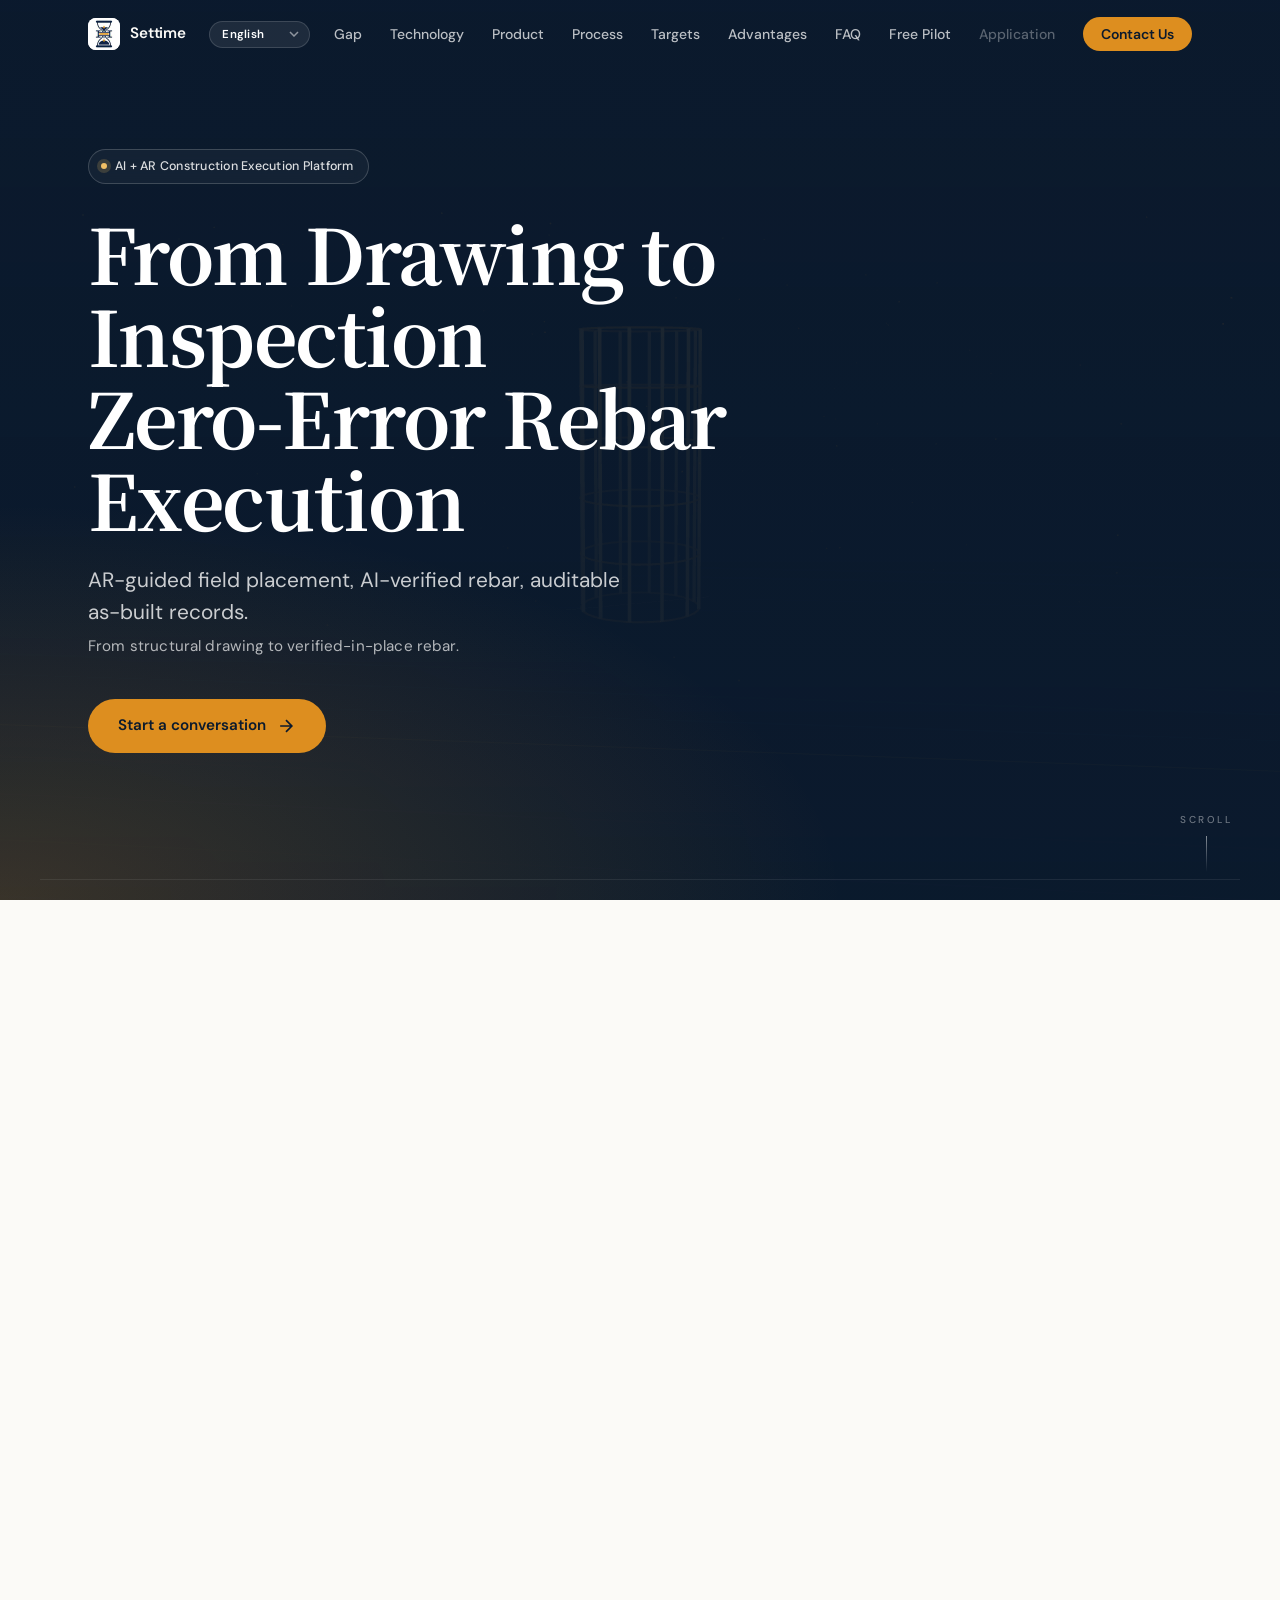
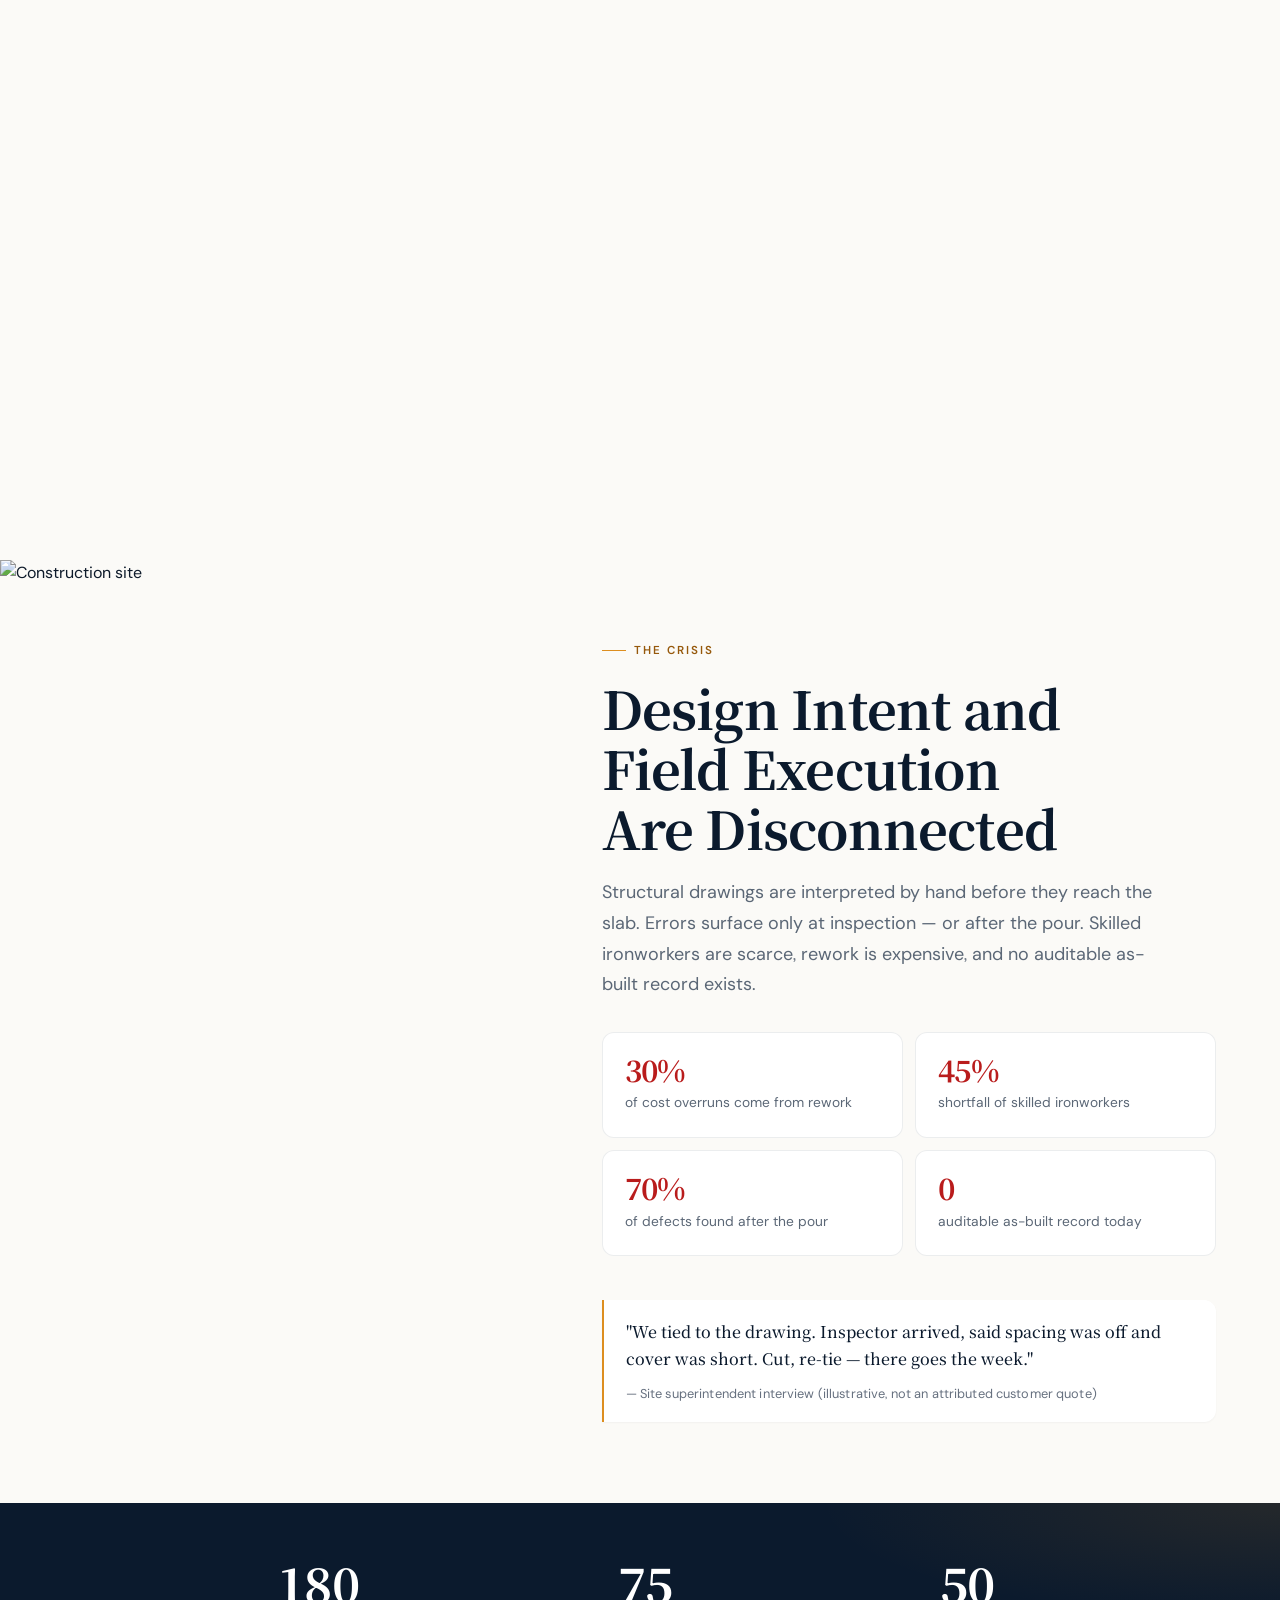
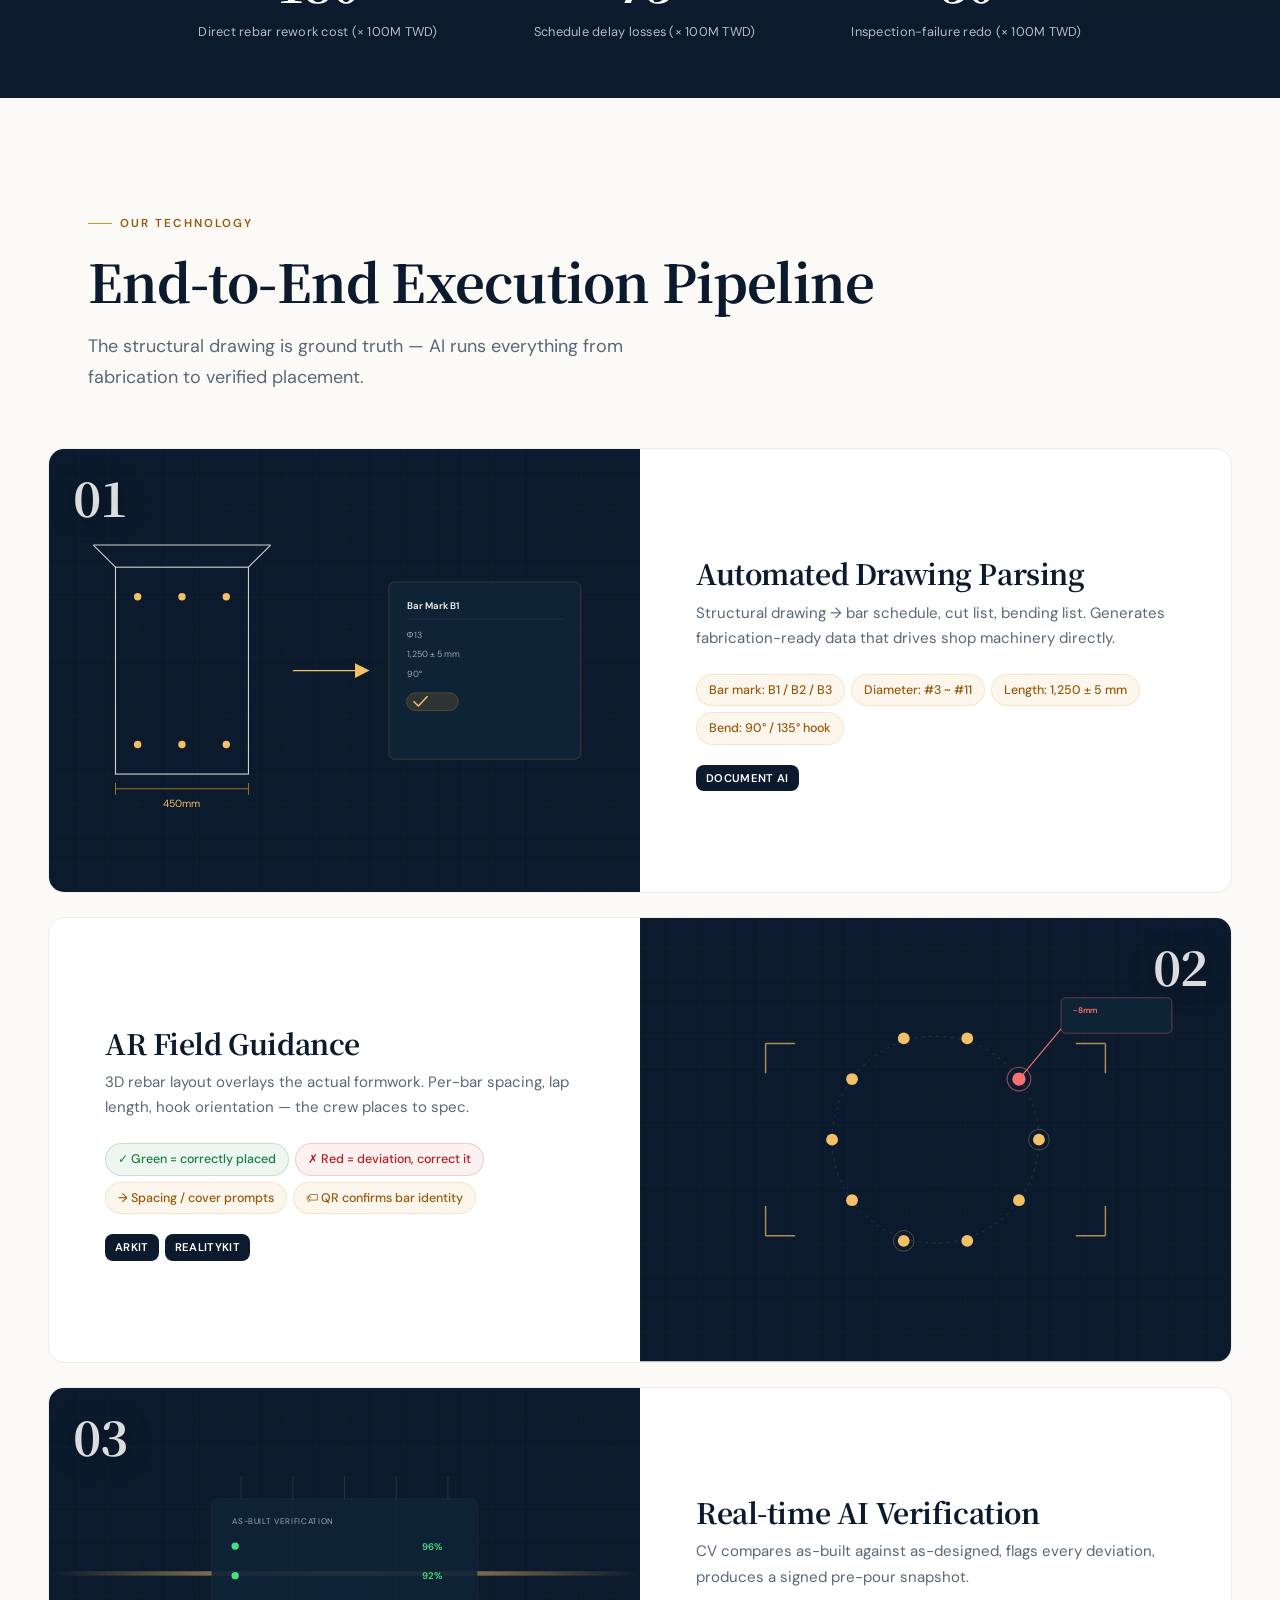
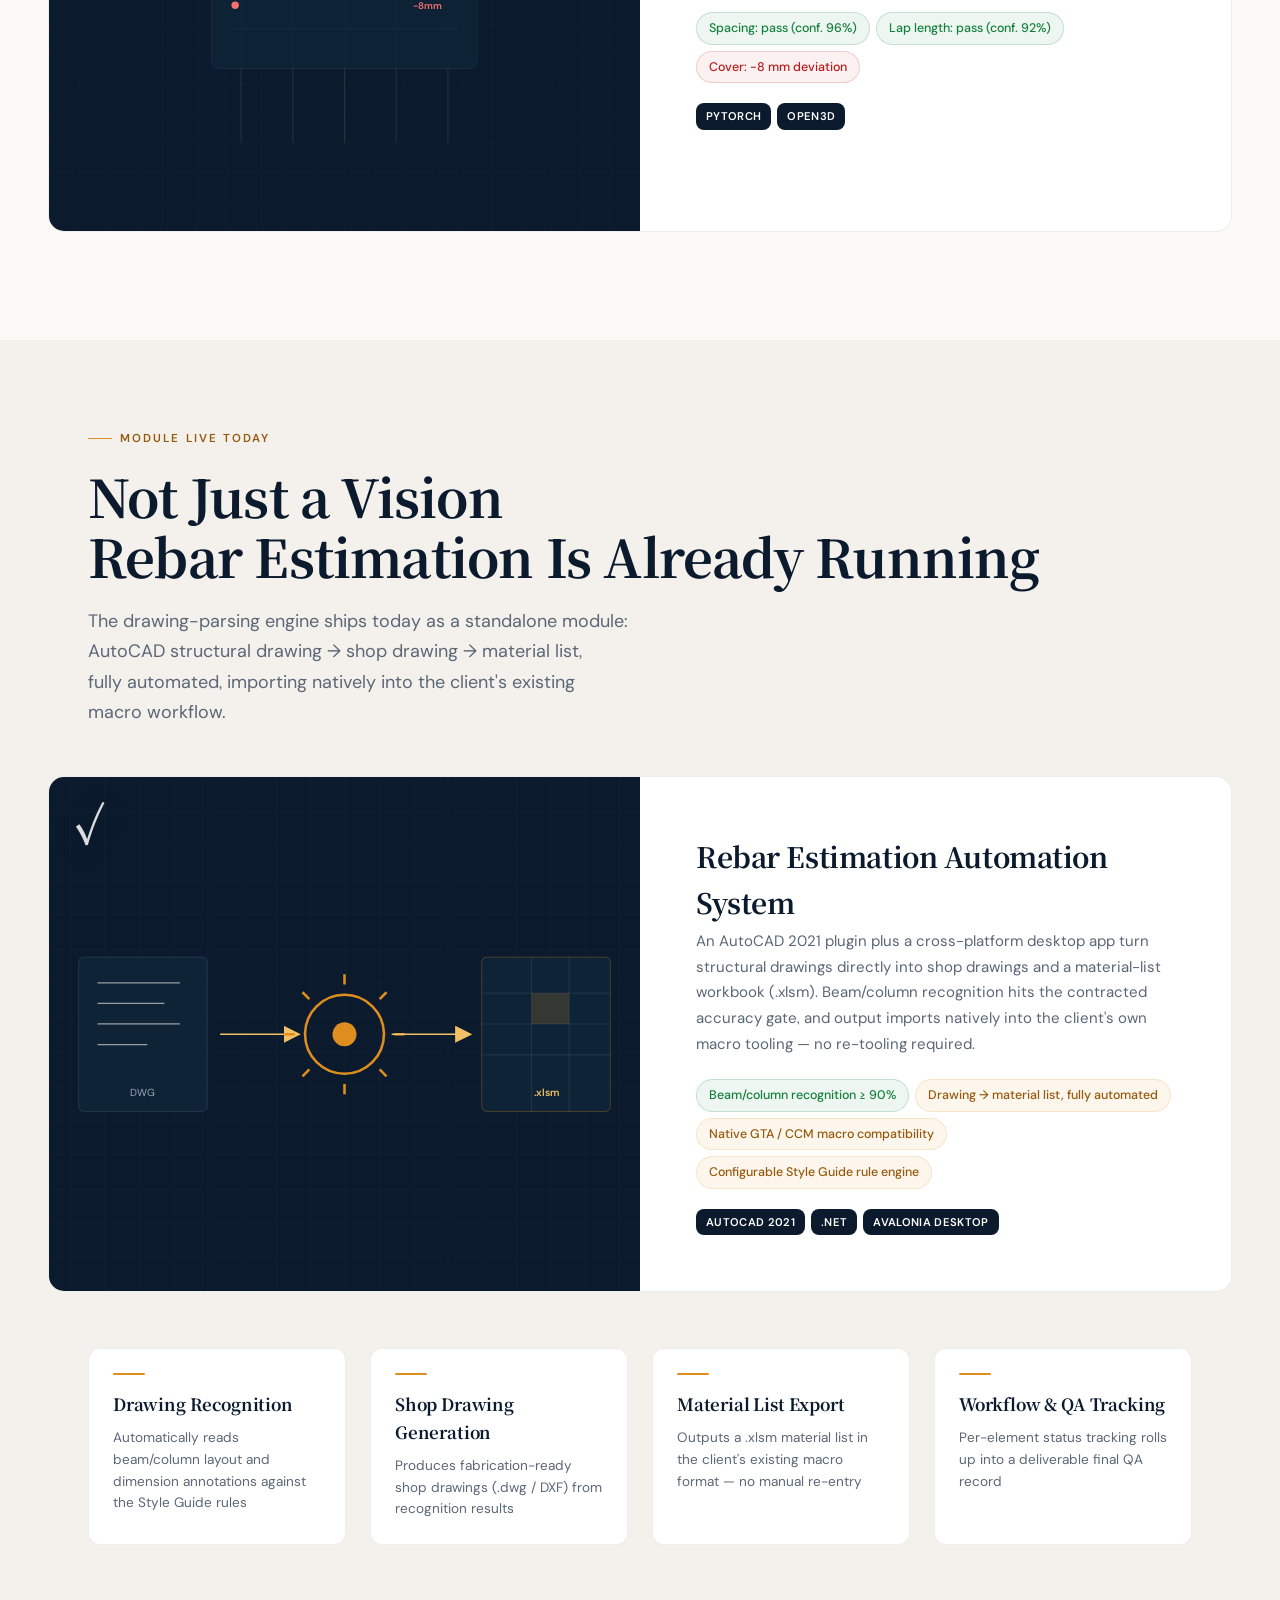
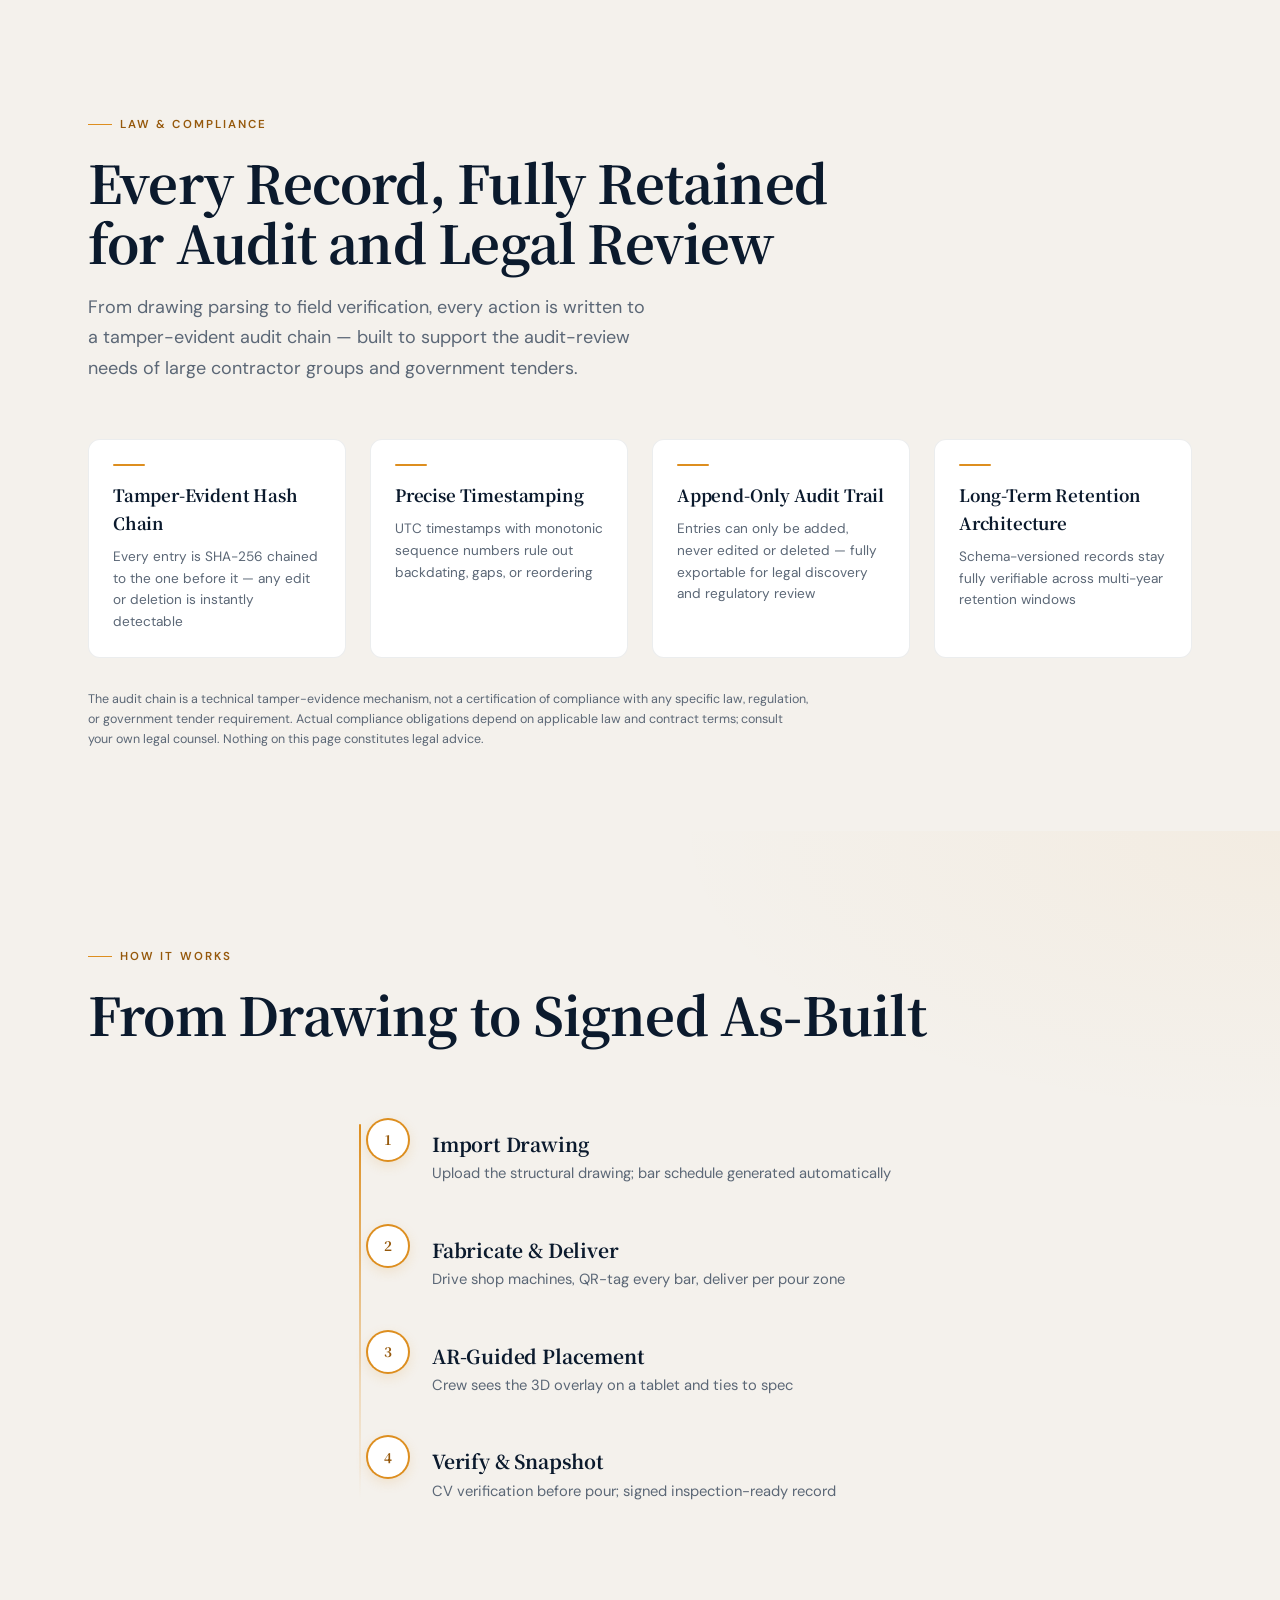
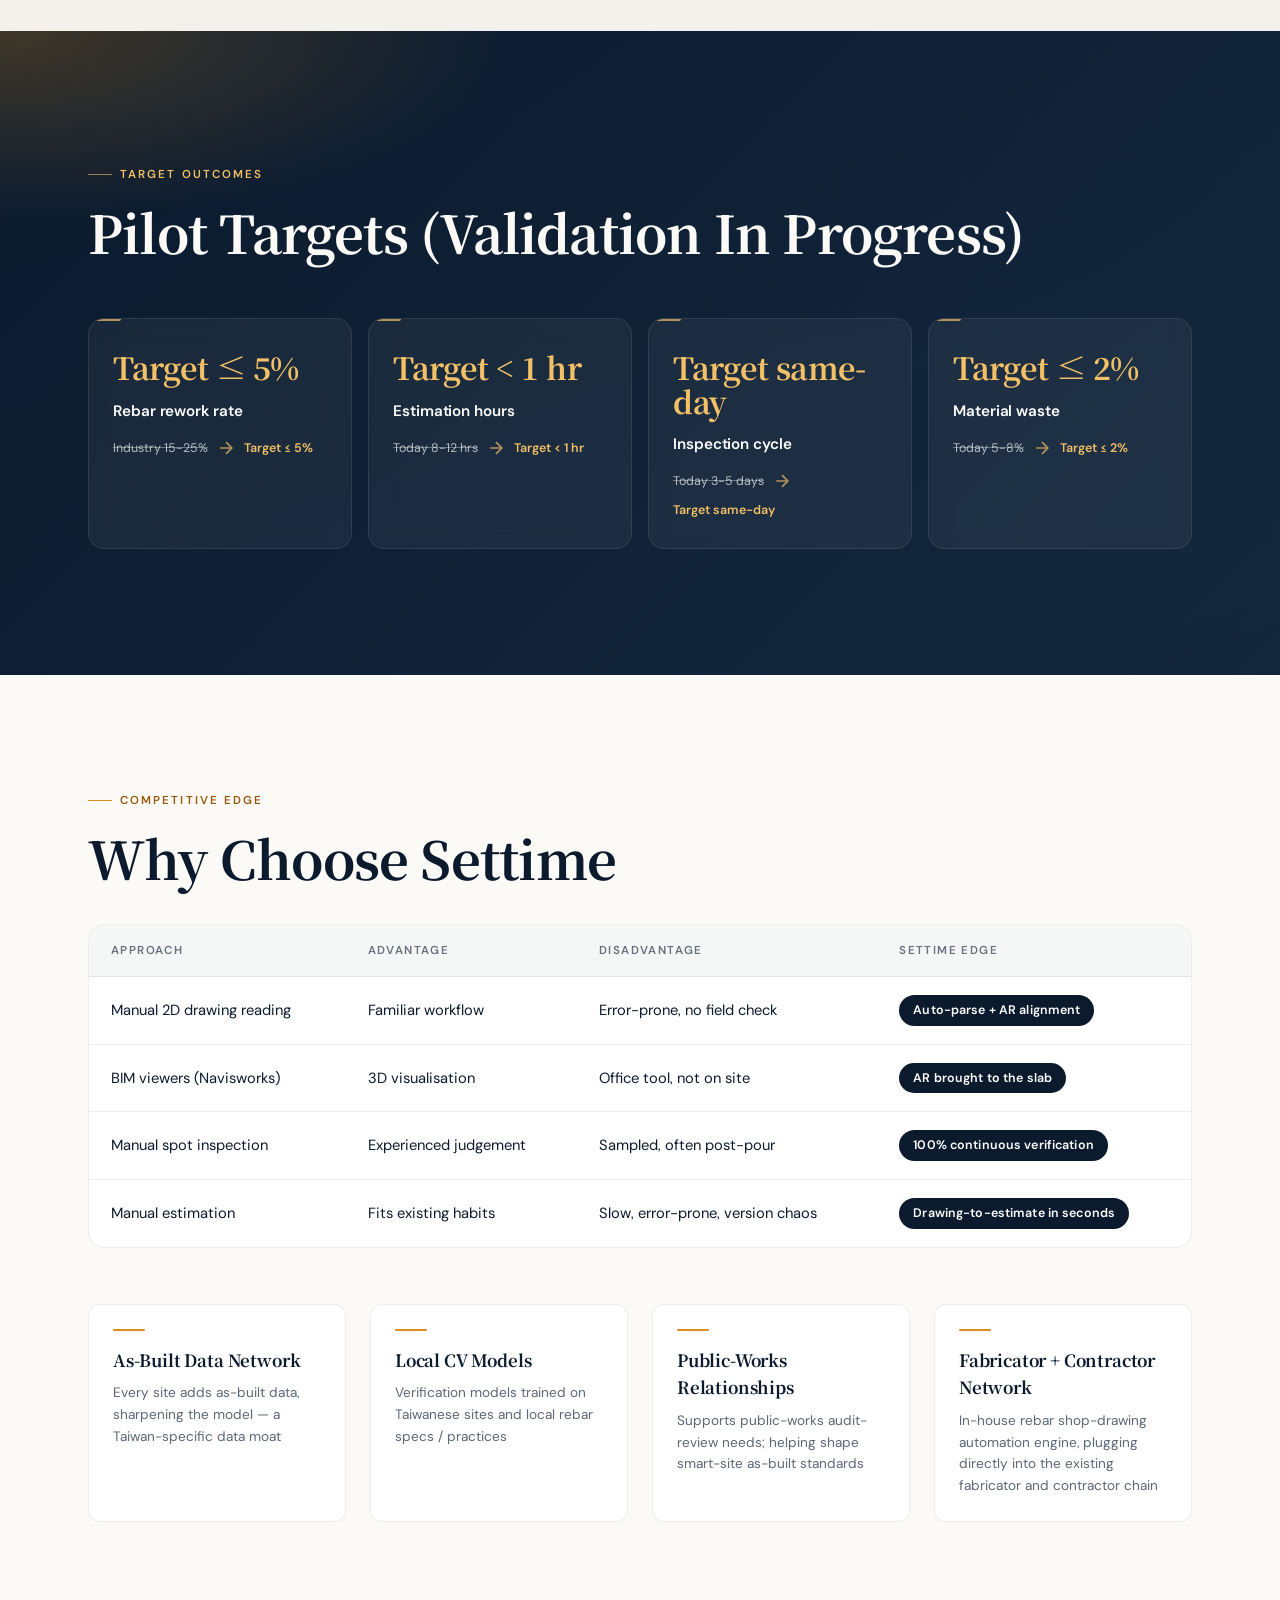
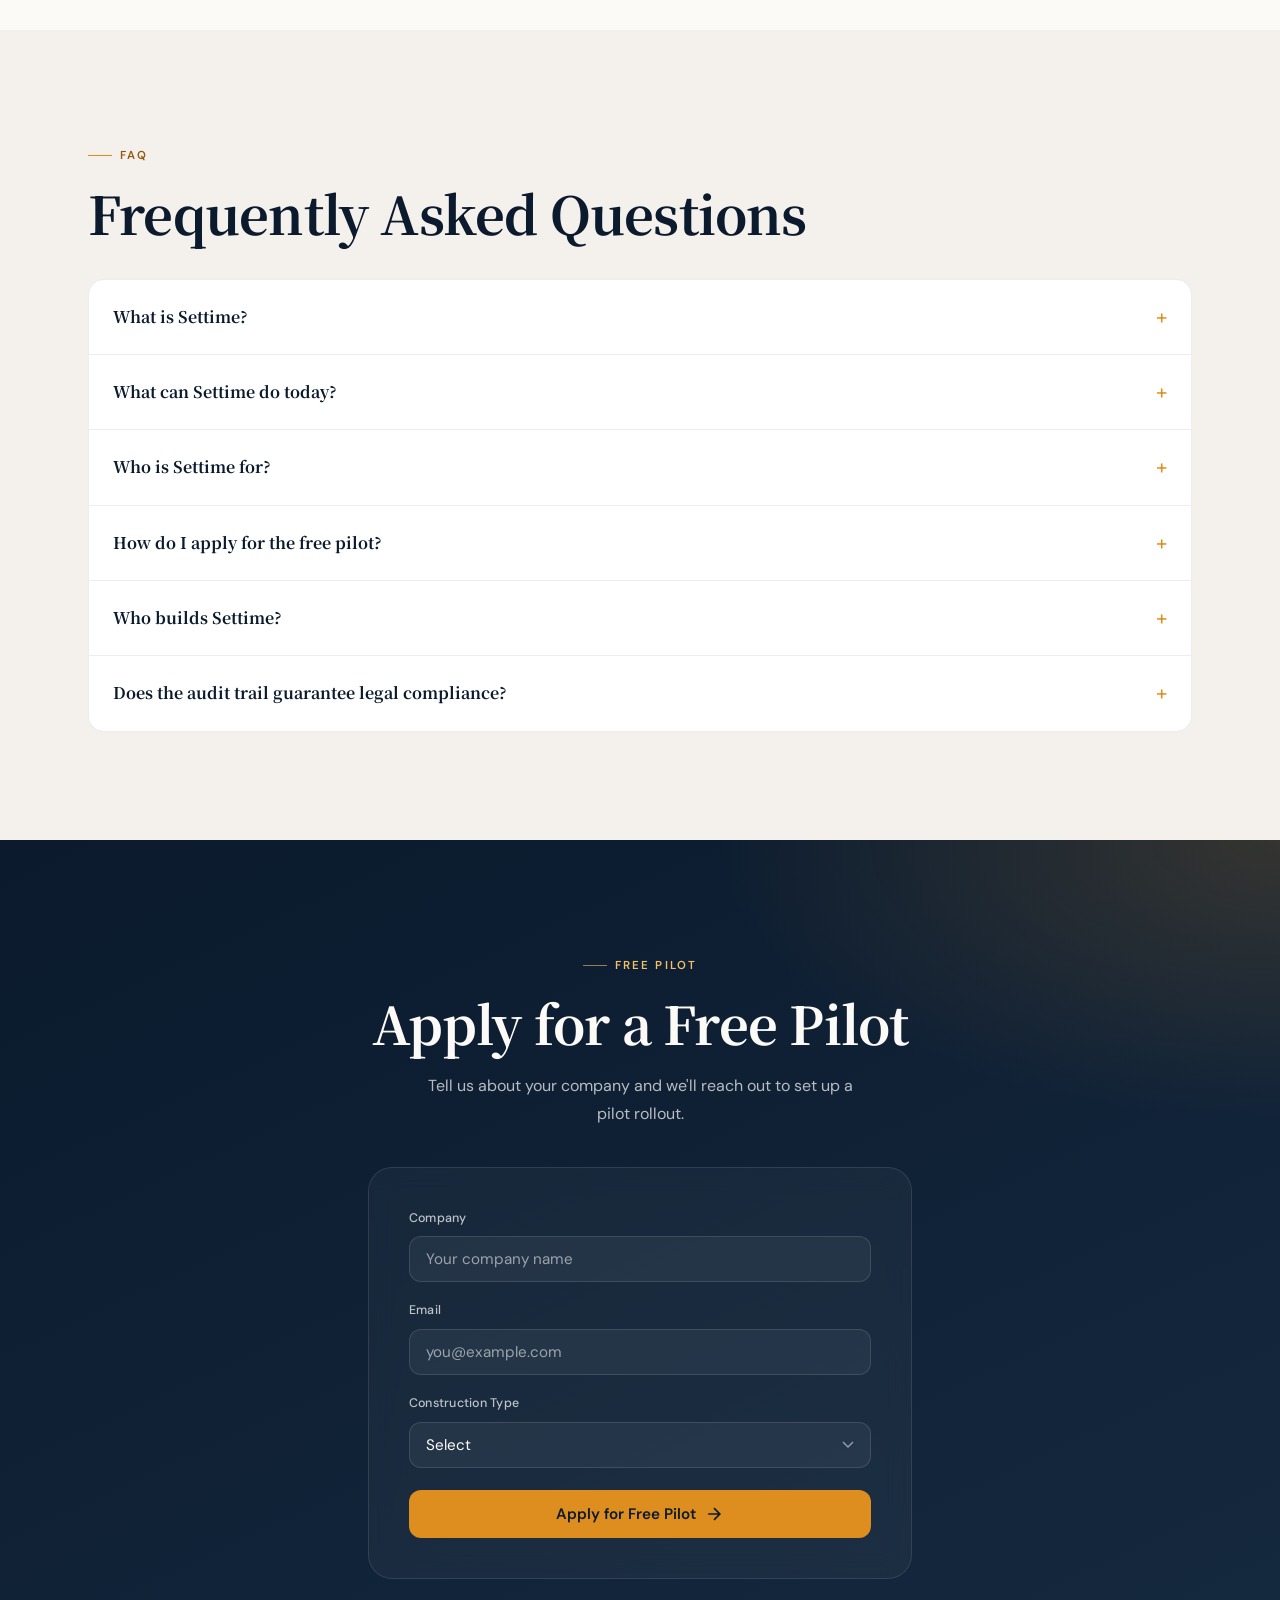
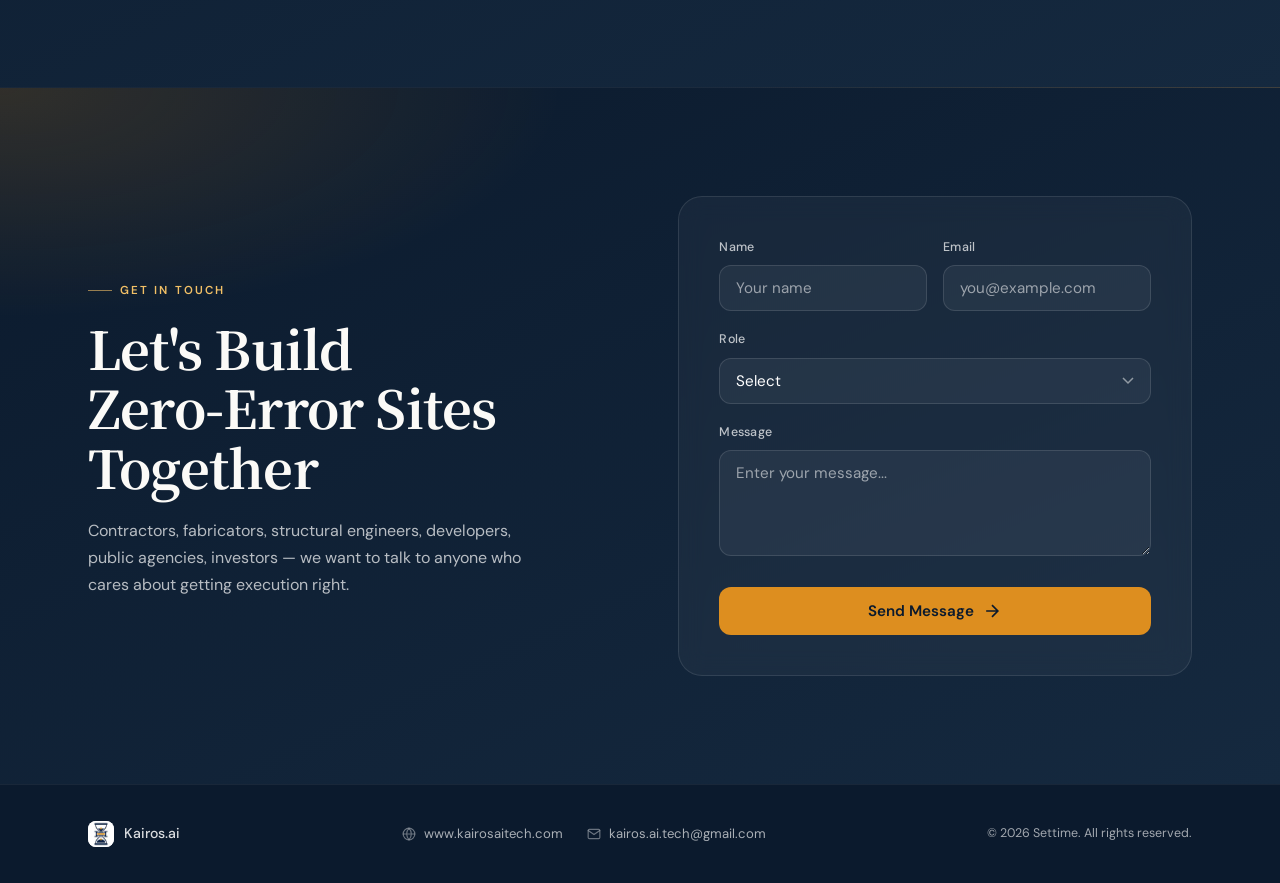
==== index.html @ ad17bd31 "review-fix: fully separate shipped vs. in-development in meta description Round-6/7 review found the" ====
<!DOCTYPE html>
<html lang="zh-Hant">
<head>
  <meta charset="UTF-8">
  <meta name="viewport" content="width=device-width, initial-scale=1.0">
  <meta name="description" content="Settime — AI + AR 營造執行平台。從結構施工圖到驗收，鋼筋施工零誤差。鋼筋估算自動化已上線，並開發 AR 現場指導、AI 竣工驗證與竄改可偵測稽核紀錄。">
  <meta name="keywords" content="Settime, 鋼筋施工, AR 營造, 智慧工地, 鋼筋自動化, 施工圖自動解析, 竣工驗證, 稽核鏈, 法遵, construction execution, rebar verification, AR construction, smart construction, as-built, audit trail, compliance">
  <meta property="og:title" content="Settime — AI + AR 營造執行平台｜從施工圖到驗收，鋼筋施工零誤差">
  <meta property="og:description" content="結構施工圖為唯一真值，AI 接管下料、配送、AR 指導綁紮、CV 驗證與竣工紀錄。From drawing to verified-in-place rebar.">
  <meta property="og:type" content="website">
  <meta property="og:url" content="https://itech.kairosaitech.com/">
  <meta property="og:locale" content="zh_TW">
  <!-- TODO: replace with a branded construction action shot (rebar/formwork/site) once available — this is the logo centered on the site's cream background, a placeholder upgrade over the old unrelated Unsplash stock photo. -->
  <meta property="og:image" content="https://itech.kairosaitech.com/assets/settime-og-card.jpg">
  <meta property="og:image:width" content="1200">
  <meta property="og:image:height" content="630">
  <meta name="twitter:card" content="summary_large_image">
  <meta name="twitter:title" content="Settime — AI + AR 營造執行平台｜從施工圖到驗收，鋼筋施工零誤差">
  <meta name="twitter:description" content="結構施工圖為唯一真值，AI 接管下料、配送、AR 指導綁紮、CV 驗證與竣工紀錄。From drawing to verified-in-place rebar.">
  <meta name="twitter:image" content="https://itech.kairosaitech.com/assets/settime-og-card.jpg">
  <link rel="canonical" href="https://itech.kairosaitech.com/">
  <link rel="alternate" hreflang="zh-Hant" href="https://itech.kairosaitech.com/">
  <link rel="alternate" hreflang="en" href="https://itech.kairosaitech.com/">
  <link rel="alternate" hreflang="ja" href="https://itech.kairosaitech.com/">
  <link rel="alternate" hreflang="es" href="https://itech.kairosaitech.com/">
  <link rel="alternate" hreflang="fr" href="https://itech.kairosaitech.com/">
  <link rel="alternate" hreflang="de" href="https://itech.kairosaitech.com/">
  <link rel="alternate" hreflang="it" href="https://itech.kairosaitech.com/">
  <link rel="alternate" hreflang="pt" href="https://itech.kairosaitech.com/">
  <link rel="alternate" hreflang="x-default" href="https://itech.kairosaitech.com/">
  <link rel="icon" type="image/png" href="assets/settime-favicon.png">
  <title>Settime — AI + AR 營造執行平台｜鋼筋施工零誤差</title>
  <link rel="preconnect" href="https://fonts.googleapis.com">
  <link rel="preconnect" href="https://fonts.gstatic.com" crossorigin>
  <link href="https://fonts.googleapis.com/css2?family=Noto+Serif+TC:wght@600;700&family=DM+Sans:ital,wght@0,400;0,500;0,600;0,700;1,400&display=swap" rel="stylesheet">
  <link rel="stylesheet" href="styles.css">
  <!-- Vendored, not CDN-loaded: no runtime dependency on a third-party host. -->
  <script type="importmap">
    { "imports": { "three": "./vendor/three.module.min.js" } }
  </script>
  <script type="application/ld+json">
  {
    "@context": "https://schema.org",
    "@graph": [
      {
        "@type": "Organization",
        "@id": "https://itech.kairosaitech.com/#organization",
        "name": "Settime",
        "url": "https://itech.kairosaitech.com/",
        "logo": "https://itech.kairosaitech.com/assets/settime-logo-og.png",
        "email": "kairos.ai.tech@gmail.com",
        "description": "AI + AR construction execution platform for structural rebar: automated drawing parsing, AR field guidance, and computer-vision as-built verification.",
        "parentOrganization": {
          "@type": "Organization",
          "name": "Kairos.ai",
          "url": "https://www.kairosaitech.com/?lang=zh-TW"
        }
      },
      {
        "@type": "WebSite",
        "@id": "https://itech.kairosaitech.com/#website",
        "url": "https://itech.kairosaitech.com/",
        "name": "Settime",
        "inLanguage": ["zh-Hant", "en", "ja", "es", "fr", "de", "it", "pt"],
        "publisher": { "@id": "https://itech.kairosaitech.com/#organization" }
      },
      {
        "@type": "SoftwareApplication",
        "name": "Settime Rebar Estimation Automation System",
        "applicationCategory": "BusinessApplication",
        "operatingSystem": "Windows, AutoCAD 2021",
        "url": "https://itech.kairosaitech.com/#product",
        "description": "AutoCAD 2021 plugin plus a cross-platform desktop app that converts structural drawings directly into shop drawings and a material-list workbook (.xlsm), importing natively into a fabricator's existing macro tooling. Beam/column recognition ≥ 90%.",
        "provider": { "@id": "https://itech.kairosaitech.com/#organization" }
      },
      {
        "@type": "FAQPage",
        "@id": "https://itech.kairosaitech.com/#faq",
        "mainEntity": [
          {
            "@type": "Question",
            "name": "Settime 是什麼？",
            "acceptedAnswer": {
              "@type": "Answer",
              "text": "Settime 是 AI + AR 營造執行平台，以結構施工圖為唯一真值：自動解析施工圖產出鋼筋計料表與下料表、AR 現場疊加指導綁紮、電腦視覺比對竣工與設計狀態，產出可稽核的竣工紀錄。"
            }
          },
          {
            "@type": "Question",
            "name": "Settime 現在可以使用哪些功能？",
            "acceptedAnswer": {
              "@type": "Answer",
              "text": "鋼筋估算自動化系統已上線：AutoCAD 2021 外掛與跨平台桌面版，將結構施工圖直接轉換為加工圖與計料表 (.xlsm)，可直接匯入加工廠既有巨集工具，樑柱辨識率 ≥ 90%。AR 現場指導、AI 竣工驗證與法遵稽核鏈正在開發中。"
            }
          },
          {
            "@type": "Question",
            "name": "誰適合使用 Settime？",
            "acceptedAnswer": {
              "@type": "Answer",
              "text": "營造廠、鋼筋加工廠、結構技師事務所，以及需要可稽核竣工紀錄的政府機構。"
            }
          },
          {
            "@type": "Question",
            "name": "如何申請免費試點？",
            "acceptedAnswer": {
              "@type": "Answer",
              "text": "在下方「免費試點」表單留下公司名稱、Email 與施工類型，我們將主動與您聯繫安排導入。"
            }
          },
          {
            "@type": "Question",
            "name": "Settime 由誰開發？",
            "acceptedAnswer": {
              "@type": "Answer",
              "text": "Settime 由 Kairos.ai 開發，聚焦台灣營造市場的鋼筋施工場景，未來將延伸至 CNC 加工、模具、焊接等相鄰產業。"
            }
          },
          {
            "@type": "Question",
            "name": "稽核鏈能保證符合法規要求嗎？",
            "acceptedAnswer": {
              "@type": "Answer",
              "text": "不能。稽核鏈是技術性防竄改機制（SHA-256 雜湊鏈），可偵測竄改與刪除，但不構成對任何特定法規、驗收基準或政府標案要求之合規保證。實際法遵義務依個案適用法規及契約條款而定，建議洽詢法律顧問；本頁面內容不構成法律意見。"
            }
          }
        ]
      }
    ]
  }
  </script>
</head>
<body>
  <nav class="navbar" id="navbar">
    <div class="nav-container">
      <a href="https://www.kairosaitech.com/?lang=zh-TW" class="nav-logo" target="_blank" rel="noopener">
        <img class="logo-mark" src="assets/settime-logo-64.jpg" alt="" width="32" height="32">
        <span class="logo-text">Settime</span>
      </a>
      <div class="nav-right">
        <div class="lang-switcher">
          <!-- With JS enabled, populateLangSelect() in i18n.js replaces this list at
               load, built off LANG_LABELS + translations — that's the only place
               to touch for JS users. This static list is a separate, hand-maintained
               no-JS fallback: update it too if a language should also work without JS. -->
          <select id="langSelect" class="lang-select" aria-label="Language / 語言" data-i18n-aria-label="aria.langSelect">
            <option value="zh-TW">中文</option>
            <option value="en">English</option>
            <option value="ja">日本語</option>
            <option value="es">Español</option>
            <option value="fr">Français</option>
            <option value="de">Deutsch</option>
            <option value="it">Italiano</option>
            <option value="pt">Português</option>
          </select>
        </div>
        <button class="nav-toggle" id="navToggle" aria-label="Toggle navigation">
          <span class="hamburger"></span>
        </button>
      </div>
      <ul class="nav-links" id="navLinks">
        <li><a href="#problem" data-i18n="nav.crisis">危機</a></li>
        <li><a href="#solution" data-i18n="nav.tech">技術</a></li>
        <li><a href="#product" data-i18n="nav.product">產品</a></li>
        <li><a href="#process" data-i18n="nav.process">流程</a></li>
        <li><a href="#results" data-i18n="nav.results">成效</a></li>
        <li><a href="#advantage" data-i18n="nav.advantage">優勢</a></li>
        <li><a href="#faq" data-i18n="nav.faq">常見問題</a></li>
        <li><a href="#pilot" data-i18n="nav.pilot">免費試點</a></li>
        <!-- TODO: add href="<real application URL>" target="_blank" rel="noopener" and remove class="nav-disabled" aria-disabled="true" -->
        <li><a class="nav-disabled" aria-disabled="true" data-i18n="nav.app">應用系統</a></li>
        <li><a href="#contact" class="nav-cta" data-i18n="nav.contact">聯絡我們</a></li>
      </ul>
    </div>
  </nav>

  <!-- ===== HERO (scroll-scrubbed 3D: camera flies toward a rebar cage) ===== -->
  <div class="hero-track">
  <section class="hero" id="hero">
    <div class="hero-bg">
      <div class="hero-static" aria-hidden="true"></div>
      <canvas id="hero-canvas" class="hero-canvas" aria-hidden="true"></canvas>
      <div class="hero-overlay"></div>
    </div>
    <div class="hero-content">
      <div class="hero-badge fade-in" data-i18n="hero.badge">AI + AR 營造執行平台</div>
      <h1 class="hero-title fade-in" data-delay="1" data-i18n="hero.title">從施工圖到驗收<br>鋼筋施工零誤差</h1>
      <p class="hero-subtitle fade-in" data-delay="2" data-i18n="hero.subtitle">AR 即時指導現場綁紮，AI 自動驗證鋼筋配置，產出可稽核的竣工紀錄</p>
      <p class="hero-subtitle-en fade-in" data-delay="2" data-i18n="hero.subtitle-en">From structural drawing to verified-in-place rebar.</p>
      <a href="#contact" class="hero-cta fade-in" data-delay="3">
        <span data-i18n="hero.cta">開始合作</span>
        <svg width="20" height="20" viewBox="0 0 24 24" fill="none" stroke="currentColor" stroke-width="2"><path d="M5 12h14M12 5l7 7-7 7"/></svg>
      </a>
    </div>
    <div class="hero-stats">
      <div class="stat fade-in" data-delay="4">
        <span class="stat-number"><span data-count="40">0</span><span class="stat-unit">%</span></span>
        <span class="stat-label" data-i18n="hero.stat1.label">鋼筋返工降幅 (目標)</span>
      </div>
      <div class="stat fade-in" data-delay="5">
        <span class="stat-number">70<span class="stat-unit">%</span></span>
        <span class="stat-label" data-i18n="hero.stat2.label">估算工時節省 (目標)</span>
      </div>
      <div class="stat fade-in" data-delay="6">
        <span class="stat-number">1.2<span class="stat-unit" data-i18n="hero.stat3.unit">兆</span></span>
        <span class="stat-label" data-i18n="hero.stat3.label">年市場規模 TWD</span>
      </div>
      <div class="stat fade-in" data-delay="7">
        <span class="stat-number">50<span class="stat-unit">%</span></span>
        <span class="stat-label" data-i18n="hero.stat4.label">驗收週期縮短 (目標)</span>
      </div>
    </div>
    <div class="scroll-hint" aria-hidden="true">
      <span>SCROLL</span>
      <div class="scroll-line"></div>
    </div>
  </section>
  </div>

  <!-- ===== PROBLEM ===== -->
  <section class="problem" id="problem">
    <div class="problem-visual">
      <!-- TODO: replace with branded rebar / construction site image (steel reinforcement close-up preferred) -->
      <img src="https://images.unsplash.com/photo-1541888946425-d81bb19240f5?w=960&q=80" alt="Construction site" data-i18n-alt="alt.problem" class="problem-img fade-in">
    </div>
    <div class="problem-content">
      <p class="section-label fade-in" data-i18n="problem.label">THE CRISIS 產業缺口</p>
      <h2 class="section-heading fade-in" data-delay="1" data-i18n="problem.heading">設計與現場脫節<br>鋼筋錯誤太晚才發現</h2>
      <p class="section-lead fade-in" data-delay="2" data-i18n="problem.lead">施工圖意圖經人工判讀後才到現場，誤差往往在監造抽查或灌漿後才浮現。鋼筋工嚴重短缺、返工成本高昂，且全程缺乏可稽核的竣工紀錄。</p>

      <div class="crisis-grid fade-in" data-delay="3">
        <div class="crisis-item">
          <span class="crisis-stat" data-i18n="problem.crisis1.stat">30%</span>
          <p data-i18n="problem.crisis1.text">工程成本超支來自返工</p>
        </div>
        <div class="crisis-item">
          <span class="crisis-stat" data-i18n="problem.crisis2.stat">45%</span>
          <p data-i18n="problem.crisis2.text">缺口：鋼筋工人力</p>
        </div>
        <div class="crisis-item">
          <span class="crisis-stat" data-i18n="problem.crisis3.stat">70%</span>
          <p data-i18n="problem.crisis3.text">缺失於灌漿後才發現</p>
        </div>
        <div class="crisis-item">
          <span class="crisis-stat" data-i18n="problem.crisis4.stat">0</span>
          <p data-i18n="problem.crisis4.text">傳統工法可稽核竣工資料</p>
        </div>
      </div>

      <blockquote class="crisis-quote fade-in" data-delay="4">
        <p data-i18n="problem.quote">「圖照著綁了，監造一來說間距不對、保護層不夠。打掉重綁一次，當週進度就沒了。」</p>
        <cite data-i18n="problem.quote.cite">— 工地主任訪談（說明性引述，非署名客戶）</cite>
      </blockquote>
    </div>

    <div class="loss-banner">
      <div class="loss-banner-inner">
        <div class="loss-item fade-in">
          <span class="loss-number" data-count="180">0</span><span class="loss-unit" data-i18n="problem.loss.unit">億</span>
          <span class="loss-label" data-i18n="problem.loss1.label">鋼筋返工直接成本</span>
        </div>
        <div class="loss-item fade-in" data-delay="1">
          <span class="loss-number" data-count="75">0</span><span class="loss-unit" data-i18n="problem.loss.unit">億</span>
          <span class="loss-label" data-i18n="problem.loss2.label">工期延誤損失</span>
        </div>
        <div class="loss-item fade-in" data-delay="2">
          <span class="loss-number" data-count="50">0</span><span class="loss-unit" data-i18n="problem.loss.unit">億</span>
          <span class="loss-label" data-i18n="problem.loss3.label">驗收失敗重做</span>
        </div>
      </div>
    </div>
  </section>

  <!-- Shared defs for the tech-illustration SVGs below (blueprint grid + arrow marker) -->
  <svg width="0" height="0" aria-hidden="true" style="position: absolute">
    <defs>
      <pattern id="tech-grid" width="40" height="40" patternUnits="userSpaceOnUse">
        <path d="M40 0H0V40" fill="none" stroke="var(--accent-gold-light)" stroke-opacity="0.06"/>
      </pattern>
      <marker id="tech-arrow" markerWidth="10" markerHeight="10" refX="8" refY="5" orient="auto">
        <path d="M0 0 L10 5 L0 10 Z" fill="var(--accent-gold-light)"/>
      </marker>
      <g id="tech-bg">
        <rect width="800" height="600" fill="var(--navy)"/>
        <rect width="800" height="600" fill="url(#tech-grid)"/>
      </g>
    </defs>
  </svg>

  <!-- ===== SOLUTION ===== -->
  <section class="solution" id="solution">
    <div class="container">
      <p class="section-label fade-in" data-i18n="solution.label">OUR TECHNOLOGY 核心技術</p>
      <h2 class="section-heading fade-in" data-delay="1" data-i18n="solution.heading">端到端施工執行管線</h2>
      <p class="section-lead fade-in" data-delay="2" data-i18n="solution.lead">以結構施工圖為唯一真值，從下料到驗收全程由 AI 接管</p>
    </div>

    <div class="tech-showcase">
      <article class="tech-panel fade-in" data-delay="3">
        <div class="tech-panel-img">
          <svg class="tech-illustration" viewBox="0 0 800 600" preserveAspectRatio="xMidYMid slice" role="img" aria-labelledby="tech-illust-t1">
            <title id="tech-illust-t1" data-i18n="alt.solution.t1">示意圖：施工圖解析為鋼筋計料表</title>
            <use href="#tech-bg" xlink:href="#tech-bg"/>
            <g stroke="var(--cream)" stroke-width="1.5" fill="none" opacity="0.85">
              <rect x="90" y="160" width="180" height="280"/>
              <line x1="90" y1="160" x2="60" y2="130"/>
              <line x1="270" y1="160" x2="300" y2="130"/>
              <line x1="60" y1="130" x2="300" y2="130"/>
            </g>
            <g fill="var(--accent-gold-light)">
              <circle cx="120" cy="200" r="5"/>
              <circle cx="180" cy="200" r="5"/>
              <circle cx="240" cy="200" r="5"/>
              <circle cx="120" cy="400" r="5"/>
              <circle cx="180" cy="400" r="5"/>
              <circle cx="240" cy="400" r="5"/>
            </g>
            <g stroke="var(--gold)" stroke-width="1">
              <line x1="90" y1="460" x2="270" y2="460"/>
              <line x1="90" y1="452" x2="90" y2="468"/>
              <line x1="270" y1="452" x2="270" y2="468"/>
            </g>
            <text x="180" y="484" fill="var(--accent-gold-light)" font-size="14" text-anchor="middle">450mm</text>
            <path d="M330 300 H430" stroke="var(--accent-gold-light)" stroke-width="2" marker-end="url(#tech-arrow)"/>
            <rect x="460" y="180" width="260" height="240" rx="8" fill="var(--navy-deep)" stroke="var(--gold)" stroke-opacity="0.3"/>
            <text x="484" y="216" fill="var(--cream)" font-size="13" font-weight="600">Bar Mark B1</text>
            <line x1="484" y1="230" x2="696" y2="230" stroke="var(--illust-hairline)" stroke-opacity="0.08"/>
            <text x="484" y="256" fill="var(--illust-label)" font-size="12">Φ13</text>
            <text x="484" y="282" fill="var(--illust-label)" font-size="12">1,250 ± 5 mm</text>
            <text x="484" y="308" fill="var(--illust-label)" font-size="12">90°</text>
            <rect x="484" y="330" width="70" height="24" rx="12" fill="var(--gold)" fill-opacity="0.15" stroke="var(--gold)" stroke-opacity="0.4"/>
            <path d="M494 342 l6 6 12 -13" fill="none" stroke="var(--accent-gold-light)" stroke-width="2" stroke-linecap="round" stroke-linejoin="round"/>
          </svg>
          <span class="tech-number">01</span>
        </div>
        <div class="tech-panel-content">
          <h3 data-i18n="solution.t1.title">施工圖自動解析</h3>
          <p class="tech-en" data-i18n="solution.t1.en">Automated Drawing Parsing</p>
          <p data-i18n="solution.t1.desc">結構施工圖 → 鋼筋計料表、下料表、加工表。自動生成可直接送交加工廠的數位資料。</p>
          <div class="tech-metrics">
            <span data-i18n="solution.t1.m1">Bar Mark：B1 / B2 / B3</span>
            <span data-i18n="solution.t1.m2">直徑：#3 ~ #11</span>
            <span data-i18n="solution.t1.m3">長度：1,250 ± 5 mm</span>
            <span data-i18n="solution.t1.m4">彎折：90° / 135° 鉤</span>
          </div>
          <div class="tech-tags"><span>Document AI</span></div>
        </div>
      </article>

      <article class="tech-panel reverse fade-in" data-delay="3">
        <div class="tech-panel-img">
          <svg class="tech-illustration" viewBox="0 0 800 600" preserveAspectRatio="xMidYMid slice" role="img" aria-labelledby="tech-illust-t2">
            <title id="tech-illust-t2" data-i18n="alt.solution.t2">示意圖：AR 疊加指導現場鋼筋施工</title>
            <use href="#tech-bg" xlink:href="#tech-bg"/>
            <circle cx="400" cy="300" r="140" fill="none" stroke="var(--illust-hairline)" stroke-opacity="0.15" stroke-dasharray="4 6"/>
            <circle cx="540" cy="300" r="14" fill="none" stroke="var(--accent-gold-light)" stroke-width="1" stroke-opacity="0.4"/>
            <circle cx="357" cy="437" r="14" fill="none" stroke="var(--accent-gold-light)" stroke-width="1" stroke-opacity="0.4"/>
            <g fill="var(--accent-gold-light)">
              <circle cx="540" cy="300" r="8"/>
              <circle cx="513" cy="382" r="8"/>
              <circle cx="443" cy="437" r="8"/>
              <circle cx="357" cy="437" r="8"/>
              <circle cx="287" cy="382" r="8"/>
              <circle cx="260" cy="300" r="8"/>
              <circle cx="287" cy="218" r="8"/>
              <circle cx="357" cy="163" r="8"/>
              <circle cx="443" cy="163" r="8"/>
            </g>
            <circle cx="513" cy="218" r="9" fill="var(--accent-red-light)"/>
            <circle cx="513" cy="218" r="16" fill="none" stroke="var(--accent-red-light)" stroke-width="1.5" stroke-opacity="0.6"/>
            <g stroke="var(--accent-gold-light)" stroke-width="2" fill="none" opacity="0.7">
              <path d="M170 170 v40 M170 170 h40"/>
              <path d="M630 170 v40 M630 170 h-40"/>
              <path d="M170 430 v-40 M170 430 h40"/>
              <path d="M630 430 v-40 M630 430 h-40"/>
            </g>
            <line x1="513" y1="218" x2="570" y2="150" stroke="var(--accent-red-light)" stroke-width="1.5"/>
            <rect x="570" y="108" width="150" height="48" rx="6" fill="var(--navy-deep)" stroke="var(--accent-red-light)" stroke-opacity="0.5"/>
            <text x="586" y="128" fill="var(--accent-red-light)" font-size="11" font-weight="600">-8mm</text>
          </svg>
          <span class="tech-number">02</span>
        </div>
        <div class="tech-panel-content">
          <h3 data-i18n="solution.t2.title">AR 現場指導</h3>
          <p class="tech-en" data-i18n="solution.t2.en">AR Field Guidance</p>
          <p data-i18n="solution.t2.desc">於模板上疊加 3D 鋼筋配置，逐根標示間距、搭接長度、鉤型方向，工班照圖即裝。</p>
          <div class="tech-metrics">
            <span class="correct" data-i18n="solution.t2.m1">✓ 綠色 = 位置正確</span>
            <span class="incorrect" data-i18n="solution.t2.m2">✗ 紅色 = 偏差需修正</span>
            <span data-i18n="solution.t2.m3">→ 間距 / 保護層提示</span>
            <span data-i18n="solution.t2.m4">🏷 QR 確認鋼筋身份</span>
          </div>
          <div class="tech-tags"><span>ARKit</span><span>RealityKit</span></div>
        </div>
      </article>

      <article class="tech-panel fade-in" data-delay="3">
        <div class="tech-panel-img">
          <svg class="tech-illustration" viewBox="0 0 800 600" preserveAspectRatio="xMidYMid slice" role="img" aria-labelledby="tech-illust-t3">
            <title id="tech-illust-t3" data-i18n="alt.solution.t3">示意圖：AI 比對竣工與設計狀態</title>
            <defs>
              <linearGradient id="scan-t3" x1="0" y1="0" x2="1" y2="0">
                <stop offset="0%" stop-color="var(--accent-gold-light)" stop-opacity="0"/>
                <stop offset="50%" stop-color="var(--accent-gold-light)" stop-opacity="0.9"/>
                <stop offset="100%" stop-color="var(--accent-gold-light)" stop-opacity="0"/>
              </linearGradient>
            </defs>
            <use href="#tech-bg" xlink:href="#tech-bg"/>
            <g stroke="var(--cream)" stroke-opacity="0.1" stroke-width="1.5">
              <line x1="260" y1="120" x2="260" y2="480"/>
              <line x1="330" y1="120" x2="330" y2="480"/>
              <line x1="400" y1="120" x2="400" y2="480"/>
              <line x1="470" y1="120" x2="470" y2="480"/>
              <line x1="540" y1="120" x2="540" y2="480"/>
            </g>
            <rect x="0" y="248" width="800" height="6" fill="url(#scan-t3)"/>
            <rect x="220" y="150" width="360" height="230" rx="10" fill="var(--navy-deep)" fill-opacity="0.9" stroke="var(--illust-hairline)" stroke-opacity="0.08"/>
            <text x="248" y="184" fill="var(--illust-label)" font-size="11" letter-spacing="0.08em">AS-BUILT VERIFICATION</text>
            <circle cx="252" cy="214" r="5" fill="var(--accent-green-light)"/>
            <text x="532" y="219" fill="var(--accent-green-light)" font-size="13" text-anchor="end" font-weight="600">96%</text>
            <circle cx="252" cy="254" r="5" fill="var(--accent-green-light)"/>
            <text x="532" y="259" fill="var(--accent-green-light)" font-size="13" text-anchor="end" font-weight="600">92%</text>
            <circle cx="252" cy="294" r="5" fill="var(--accent-red-light)"/>
            <text x="532" y="299" fill="var(--accent-red-light)" font-size="13" text-anchor="end" font-weight="600">-8mm</text>
            <line x1="248" y1="326" x2="552" y2="326" stroke="var(--illust-hairline)" stroke-opacity="0.08"/>
          </svg>
          <span class="tech-number">03</span>
        </div>
        <div class="tech-panel-content">
          <h3 data-i18n="solution.t3.title">AI 即時驗證</h3>
          <p class="tech-en" data-i18n="solution.t3.en">Real-time AI Verification</p>
          <p data-i18n="solution.t3.desc">電腦視覺比對 as-built 與 as-designed，逐項判定通過 / 不通過，產出可簽章竣工快照。</p>
          <div class="tech-metrics">
            <span class="correct" data-i18n="solution.t3.m1">間距：通過 (信心 96%)</span>
            <span class="correct" data-i18n="solution.t3.m2">搭接長度：通過 (信心 92%)</span>
            <span class="incorrect" data-i18n="solution.t3.m3">保護層：偏差 -8 mm</span>
          </div>
          <div class="tech-tags"><span>PyTorch</span><span>Open3D</span></div>
        </div>
      </article>
    </div>
  </section>

  <!-- ===== PRODUCT (live today) ===== -->
  <section class="product" id="product">
    <div class="container">
      <p class="section-label fade-in" data-i18n="product.label">MODULE LIVE TODAY 現行落地模組</p>
      <h2 class="section-heading fade-in" data-delay="1" data-i18n="product.heading">不只是願景<br>鋼筋估算已在產線運作</h2>
      <p class="section-lead fade-in" data-delay="2" data-i18n="product.lead">施工圖解析引擎已作為獨立模組上線：AutoCAD 結構圖 → 施工圖 → 計料表，全流程自動化，並原生對接客戶既有巨集匯入流程。</p>
    </div>

    <div class="tech-showcase">
      <article class="tech-panel fade-in" data-delay="3">
        <div class="tech-panel-img">
          <svg class="tech-illustration" viewBox="0 0 800 600" preserveAspectRatio="xMidYMid slice" role="img" aria-labelledby="tech-illust-product">
            <title id="tech-illust-product" data-i18n="alt.product">示意圖：圖檔轉換為鋼筋計料表</title>
            <use href="#tech-bg" xlink:href="#tech-bg"/>
            <rect x="90" y="210" width="150" height="180" rx="6" fill="var(--navy-deep)" stroke="var(--illust-hairline)" stroke-opacity="0.12"/>
            <g stroke="var(--cream)" stroke-opacity="0.6" stroke-width="1.5">
              <line x1="112" y1="240" x2="208" y2="240"/>
              <line x1="112" y1="264" x2="190" y2="264"/>
              <line x1="112" y1="288" x2="208" y2="288"/>
              <line x1="112" y1="312" x2="170" y2="312"/>
            </g>
            <text x="165" y="372" fill="var(--illust-label)" font-size="12" text-anchor="middle">DWG</text>
            <path d="M255 300 H345" stroke="var(--accent-gold-light)" stroke-width="2" marker-end="url(#tech-arrow)"/>
            <g transform="translate(400,300)" fill="none" stroke="var(--gold)" stroke-width="3">
              <circle r="46"/>
              <circle r="14" fill="var(--gold)" stroke="none"/>
              <line x1="0" y1="-58" x2="0" y2="-70"/>
              <line x1="0" y1="58" x2="0" y2="70"/>
              <line x1="-58" y1="0" x2="-70" y2="0"/>
              <line x1="58" y1="0" x2="70" y2="0"/>
              <line x1="41" y1="-41" x2="49" y2="-49"/>
              <line x1="-41" y1="-41" x2="-49" y2="-49"/>
              <line x1="41" y1="41" x2="49" y2="49"/>
              <line x1="-41" y1="41" x2="-49" y2="49"/>
            </g>
            <path d="M455 300 H545" stroke="var(--accent-gold-light)" stroke-width="2" marker-end="url(#tech-arrow)"/>
            <rect x="560" y="210" width="150" height="180" rx="6" fill="var(--navy-deep)" stroke="var(--gold)" stroke-opacity="0.35"/>
            <g stroke="var(--illust-hairline)" stroke-opacity="0.1">
              <line x1="560" y1="252" x2="710" y2="252"/>
              <line x1="560" y1="288" x2="710" y2="288"/>
              <line x1="560" y1="324" x2="710" y2="324"/>
              <line x1="618" y1="210" x2="618" y2="390"/>
              <line x1="662" y1="210" x2="662" y2="390"/>
            </g>
            <rect x="618" y="252" width="44" height="36" fill="var(--gold)" fill-opacity="0.18"/>
            <text x="635" y="372" fill="var(--accent-gold-light)" font-size="12" text-anchor="middle" font-weight="600">.xlsm</text>
          </svg>
          <span class="tech-number">✓</span>
        </div>
        <div class="tech-panel-content">
          <h3 data-i18n="product.panel.title">鋼筋估算自動化系統</h3>
          <p class="tech-en" data-i18n="product.panel.en">Rebar Estimation Automation System</p>
          <p data-i18n="product.panel.desc">AutoCAD 2021 外掛加上跨平台桌面版，將結構施工圖直接轉為加工圖與計料表 (.xlsm)。樑柱辨識準確率達合約驗收門檻，輸出免二次轉檔即可匯入客戶既有巨集系統。</p>
          <div class="tech-metrics">
            <span class="correct" data-i18n="product.m1">樑柱辨識 ≥ 90%</span>
            <span data-i18n="product.m2">施工圖 → 計料表 全自動</span>
            <span data-i18n="product.m3">GTA / CCM 巨集原生相容</span>
            <span data-i18n="product.m4">Style Guide 可調規則引擎</span>
          </div>
          <div class="tech-tags"><span>AutoCAD 2021</span><span>.NET</span><span>Avalonia Desktop</span></div>
        </div>
      </article>
    </div>

    <div class="container">
      <div class="moats">
        <div class="moat fade-in" data-delay="4">
          <div class="moat-line"></div>
          <h3 data-i18n="product.moat1.title">施工圖辨識</h3>
          <p data-i18n="product.moat1.desc">自動判讀樑、柱配置與尺寸標註，比對 Style Guide 規則</p>
        </div>
        <div class="moat fade-in" data-delay="5">
          <div class="moat-line"></div>
          <h3 data-i18n="product.moat2.title">加工圖自動生成</h3>
          <p data-i18n="product.moat2.desc">依辨識結果產出可送加工廠的施工圖 (.dwg / DXF)</p>
        </div>
        <div class="moat fade-in" data-delay="6">
          <div class="moat-line"></div>
          <h3 data-i18n="product.moat3.title">計料表匯出</h3>
          <p data-i18n="product.moat3.desc">產出符合客戶既有巨集格式的 .xlsm 計料表，免重工轉檔</p>
        </div>
        <div class="moat fade-in" data-delay="7">
          <div class="moat-line"></div>
          <h3 data-i18n="product.moat4.title">工作流與品管追蹤</h3>
          <p data-i18n="product.moat4.desc">逐元件狀態追蹤，收斂為可交付的最終品管紀錄</p>
        </div>
      </div>
    </div>
  </section>

  <!-- ===== COMPLIANCE / AUDIT TRAIL ===== -->
  <section class="compliance" id="compliance">
    <div class="container">
      <p class="section-label fade-in" data-i18n="compliance.label">LAW &amp; COMPLIANCE 法遵與稽核</p>
      <h2 class="section-heading fade-in" data-delay="1" data-i18n="compliance.heading">每一筆紀錄，完整留存供稽核與法律程序查閱</h2>
      <p class="section-lead fade-in" data-delay="2" data-i18n="compliance.lead">從圖紙解析到現場驗證，每個動作都寫入竄改可偵測的稽核鏈，支援大型營造集團與政府標案的稽核審查需求。</p>

      <div class="moats">
        <div class="moat fade-in" data-delay="3">
          <div class="moat-line"></div>
          <h3 data-i18n="compliance.moat1.title">竄改可偵測鏈式雜湊</h3>
          <p data-i18n="compliance.moat1.desc">每筆紀錄以 SHA-256 串接前一筆雜湊，任何竄改或刪除立即可被偵測</p>
        </div>
        <div class="moat fade-in" data-delay="4">
          <div class="moat-line"></div>
          <h3 data-i18n="compliance.moat2.title">精確時間戳記</h3>
          <p data-i18n="compliance.moat2.desc">UTC 時間戳配合連續序號，杜絕事後補登、跳號或竄改時序</p>
        </div>
        <div class="moat fade-in" data-delay="5">
          <div class="moat-line"></div>
          <h3 data-i18n="compliance.moat3.title">僅可新增稽核紀錄</h3>
          <p data-i18n="compliance.moat3.desc">僅可新增、不可修改或刪除，可完整匯出供法律取證與主管機關查核</p>
        </div>
        <div class="moat fade-in" data-delay="6">
          <div class="moat-line"></div>
          <h3 data-i18n="compliance.moat4.title">長期保存相容架構</h3>
          <p data-i18n="compliance.moat4.desc">紀錄格式具版本控管，確保跨年度保存週期仍可完整驗證還原</p>
        </div>
      </div>

      <p class="compliance-disclaimer fade-in" data-delay="7" data-i18n="compliance.disclaimer">稽核鏈為技術性防竄改機制，不構成對任何特定法規、驗收基準或政府標案要求之合規保證。實際法遵義務依個案適用法規及契約條款而定，建議就個案洽詢法律顧問；本頁面內容不構成法律意見。</p>
    </div>
  </section>

  <!-- ===== PROCESS ===== -->
  <section class="process" id="process">
    <div class="container">
      <p class="section-label fade-in" data-i18n="process.label">HOW IT WORKS 執行流程</p>
      <h2 class="section-heading fade-in" data-delay="1" data-i18n="process.heading">從施工圖到簽章竣工</h2>
    </div>

    <div class="timeline">
      <div class="timeline-line" aria-hidden="true"></div>
      <div class="timeline-step fade-in" data-delay="2">
        <div class="timeline-marker">1</div>
        <div class="timeline-content">
          <h3 data-i18n="process.s1.title">施工圖匯入</h3>
          <p class="timeline-en" data-i18n="process.s1.en">Import Drawing</p>
          <p data-i18n="process.s1.desc">上傳結構施工圖，自動生成計料表與下料表</p>
        </div>
      </div>
      <div class="timeline-step fade-in" data-delay="3">
        <div class="timeline-marker">2</div>
        <div class="timeline-content">
          <h3 data-i18n="process.s2.title">加工配送</h3>
          <p class="timeline-en" data-i18n="process.s2.en">Fabricate &amp; Deliver</p>
          <p data-i18n="process.s2.desc">驅動加工廠機具，逐根 QR 標籤，按澆置區配送</p>
        </div>
      </div>
      <div class="timeline-step fade-in" data-delay="4">
        <div class="timeline-marker">3</div>
        <div class="timeline-content">
          <h3 data-i18n="process.s3.title">AR 指導綁紮</h3>
          <p class="timeline-en" data-i18n="process.s3.en">AR-Guided Placement</p>
          <p data-i18n="process.s3.desc">工班透過平板看 3D 疊圖，依規範即時就位綁紮</p>
        </div>
      </div>
      <div class="timeline-step fade-in" data-delay="5">
        <div class="timeline-marker">4</div>
        <div class="timeline-content">
          <h3 data-i18n="process.s4.title">驗證與竣工紀錄</h3>
          <p class="timeline-en" data-i18n="process.s4.en">Verify &amp; Snapshot</p>
          <p data-i18n="process.s4.desc">灌漿前 CV 驗證，產出可簽章的稽核級竣工紀錄</p>
        </div>
      </div>
    </div>
  </section>

  <!-- ===== RESULTS ===== -->
  <section class="results" id="results">
    <div class="results-bg">
      <div class="results-static" aria-hidden="true"></div>
      <div class="results-overlay"></div>
    </div>
    <div class="container results-inner">
      <p class="section-label light fade-in" data-i18n="results.label">TARGET OUTCOMES 目標成效</p>
      <h2 class="section-heading light fade-in" data-delay="1" data-i18n="results.heading">試點目標 (驗證中)</h2>

      <div class="results-grid">
        <div class="result-card fade-in" data-delay="2">
          <span class="result-metric" data-i18n="results.r1.metric">目標 ≤ 5%</span>
          <h3 data-i18n="results.r1.title">鋼筋返工率</h3>
          <p class="result-compare">
            <span class="result-old" data-i18n="results.r1.old">業界 15-25%</span>
            <svg width="20" height="20" viewBox="0 0 24 24" fill="none" stroke="currentColor" stroke-width="2"><path d="M5 12h14M12 5l7 7-7 7"/></svg>
            <span class="result-new" data-i18n="results.r1.new">目標 ≤ 5%</span>
          </p>
        </div>
        <div class="result-card fade-in" data-delay="3">
          <span class="result-metric" data-i18n="results.r2.metric">目標 &lt; 1 小時</span>
          <h3 data-i18n="results.r2.title">估算與下料工時</h3>
          <p class="result-compare">
            <span class="result-old" data-i18n="results.r2.old">傳統 8-12 小時</span>
            <svg width="20" height="20" viewBox="0 0 24 24" fill="none" stroke="currentColor" stroke-width="2"><path d="M5 12h14M12 5l7 7-7 7"/></svg>
            <span class="result-new" data-i18n="results.r2.new">目標 &lt; 1 小時</span>
          </p>
        </div>
        <div class="result-card fade-in" data-delay="4">
          <span class="result-metric" data-i18n="results.r3.metric">目標 同日</span>
          <h3 data-i18n="results.r3.title">驗收週期</h3>
          <p class="result-compare">
            <span class="result-old" data-i18n="results.r3.old">原 3-5 天</span>
            <svg width="20" height="20" viewBox="0 0 24 24" fill="none" stroke="currentColor" stroke-width="2"><path d="M5 12h14M12 5l7 7-7 7"/></svg>
            <span class="result-new" data-i18n="results.r3.new">目標 同日完成</span>
          </p>
        </div>
        <div class="result-card fade-in" data-delay="5">
          <span class="result-metric" data-i18n="results.r4.metric">目標 ≤ 2%</span>
          <h3 data-i18n="results.r4.title">鋼筋廢料率</h3>
          <p class="result-compare">
            <span class="result-old" data-i18n="results.r4.old">原 5-8%</span>
            <svg width="20" height="20" viewBox="0 0 24 24" fill="none" stroke="currentColor" stroke-width="2"><path d="M5 12h14M12 5l7 7-7 7"/></svg>
            <span class="result-new" data-i18n="results.r4.new">目標 ≤ 2%</span>
          </p>
        </div>
      </div>
    </div>
  </section>

  <!-- ===== ADVANTAGE ===== -->
  <section class="advantage" id="advantage">
    <div class="container">
      <p class="section-label fade-in" data-i18n="advantage.label">COMPETITIVE EDGE 競爭優勢</p>
      <h2 class="section-heading fade-in" data-delay="1" data-i18n="advantage.heading">為什麼選擇 Settime</h2>

      <div class="compare-table-wrap fade-in" data-delay="2">
        <table class="compare-table">
          <thead>
            <tr>
              <th data-i18n="advantage.th1">方案</th>
              <th data-i18n="advantage.th2">優點</th>
              <th data-i18n="advantage.th3">缺點</th>
              <th data-i18n="advantage.th4">Settime 差異</th>
            </tr>
          </thead>
          <tbody>
            <tr>
              <td data-i18n="advantage.r1.method">2D 施工圖人工判讀</td>
              <td data-i18n="advantage.r1.pro">現行流程熟悉</td>
              <td data-i18n="advantage.r1.con">易誤讀，無現場驗證</td>
              <td><span class="edge-badge" data-i18n="advantage.r1.edge">自動解析 + AR 對位</span></td>
            </tr>
            <tr>
              <td data-i18n="advantage.r2.method">BIM 檢視 (Navisworks)</td>
              <td data-i18n="advantage.r2.pro">3D 可視化</td>
              <td data-i18n="advantage.r2.con">辦公室工具，無現場指導</td>
              <td><span class="edge-badge" data-i18n="advantage.r2.edge">AR 帶進工地</span></td>
            </tr>
            <tr>
              <td data-i18n="advantage.r3.method">人工監造抽查</td>
              <td data-i18n="advantage.r3.pro">經驗判斷</td>
              <td data-i18n="advantage.r3.con">抽樣有限，灌漿後才發現</td>
              <td><span class="edge-badge" data-i18n="advantage.r3.edge">100% 連續驗證</span></td>
            </tr>
            <tr>
              <td data-i18n="advantage.r4.method">傳統人工估算</td>
              <td data-i18n="advantage.r4.pro">符合既有作業習慣</td>
              <td data-i18n="advantage.r4.con">耗時、易遺漏、版本失控</td>
              <td><span class="edge-badge" data-i18n="advantage.r4.edge">圖紙即估算，秒級出表</span></td>
            </tr>
          </tbody>
        </table>
      </div>

      <div class="moats">
        <div class="moat fade-in" data-delay="3">
          <div class="moat-line"></div>
          <h3 data-i18n="advantage.moat1.title">竣工資料庫</h3>
          <p data-i18n="advantage.moat1.desc">每一個案場累積 as-built 資料，模型越用越準，形成台灣專屬資料護城河</p>
        </div>
        <div class="moat fade-in" data-delay="4">
          <div class="moat-line"></div>
          <h3 data-i18n="advantage.moat2.title">本地 CV 模型</h3>
          <p data-i18n="advantage.moat2.desc">以台灣工地實拍訓練的鋼筋驗證模型，對國產鋼筋規格與工法最敏感</p>
        </div>
        <div class="moat fade-in" data-delay="5">
          <div class="moat-line"></div>
          <h3 data-i18n="advantage.moat3.title">公共工程關係</h3>
          <p data-i18n="advantage.moat3.desc">支援公共工程稽核審查需求，主動參與制定智慧工地竣工紀錄標準</p>
        </div>
        <div class="moat fade-in" data-delay="6">
          <div class="moat-line"></div>
          <h3 data-i18n="advantage.moat4.title">加工廠 / 營造廠網絡</h3>
          <p data-i18n="advantage.moat4.desc">自主研發鋼筋施工圖自動化引擎，直接串接加工廠與營造廠的既有產業鏈</p>
        </div>
      </div>
    </div>
  </section>

  <!-- ===== FAQ ===== -->
  <section class="faq" id="faq">
    <div class="container">
      <p class="section-label fade-in" data-i18n="faq.label">FAQ 常見問題</p>
      <h2 class="section-heading fade-in" data-delay="1" data-i18n="faq.heading">常見問題</h2>

      <div class="faq-list">
        <details class="faq-item fade-in" data-delay="2">
          <summary data-i18n="faq.q1.q">Settime 是什麼？</summary>
          <p data-i18n="faq.q1.a">Settime 是 AI + AR 營造執行平台，以結構施工圖為唯一真值：自動解析施工圖產出鋼筋計料表與下料表、AR 現場疊加指導綁紮、電腦視覺比對竣工與設計狀態，產出可稽核的竣工紀錄。</p>
        </details>
        <details class="faq-item fade-in" data-delay="3">
          <summary data-i18n="faq.q2.q">Settime 現在可以使用哪些功能？</summary>
          <p data-i18n="faq.q2.a">鋼筋估算自動化系統已上線：AutoCAD 2021 外掛與跨平台桌面版，將結構施工圖直接轉換為加工圖與計料表 (.xlsm)，可直接匯入加工廠既有巨集工具，樑柱辨識率 ≥ 90%。AR 現場指導、AI 竣工驗證與法遵稽核鏈正在開發中。</p>
        </details>
        <details class="faq-item fade-in" data-delay="4">
          <summary data-i18n="faq.q3.q">誰適合使用 Settime？</summary>
          <p data-i18n="faq.q3.a">營造廠、鋼筋加工廠、結構技師事務所，以及需要可稽核竣工紀錄的政府機構。</p>
        </details>
        <details class="faq-item fade-in" data-delay="5">
          <summary data-i18n="faq.q4.q">如何申請免費試點？</summary>
          <p data-i18n="faq.q4.a">在下方「免費試點」表單留下公司名稱、Email 與施工類型，我們將主動與您聯繫安排導入。</p>
        </details>
        <details class="faq-item fade-in" data-delay="6">
          <summary data-i18n="faq.q5.q">Settime 由誰開發？</summary>
          <p data-i18n="faq.q5.a">Settime 由 Kairos.ai 開發，聚焦台灣營造市場的鋼筋施工場景，未來將延伸至 CNC 加工、模具、焊接等相鄰產業。</p>
        </details>
        <details class="faq-item fade-in" data-delay="7">
          <summary data-i18n="faq.q6.q">稽核鏈能保證符合法規要求嗎？</summary>
          <p data-i18n="faq.q6.a">不能。稽核鏈是技術性防竄改機制（SHA-256 雜湊鏈），可偵測竄改與刪除，但不構成對任何特定法規、驗收基準或政府標案要求之合規保證。實際法遵義務依個案適用法規及契約條款而定，建議洽詢法律顧問；本頁面內容不構成法律意見。</p>
        </details>
      </div>
    </div>
  </section>

  <!-- ===== PILOT (free pilot application) ===== -->
  <section class="pilot" id="pilot">
    <div class="pilot-inner">
      <p class="section-label light fade-in" data-i18n="pilot.label">FREE PILOT 免費試點</p>
      <h2 class="section-heading light fade-in" data-delay="1" data-i18n="pilot.heading">申請免費試點</h2>
      <p class="contact-desc fade-in" data-delay="2" data-i18n="pilot.desc">留下公司資訊，我們將與您聯繫安排試點導入。</p>
      <form class="contact-form pilot-form fade-in" data-delay="3" id="pilotForm">
        <div class="form-group">
          <label for="pilotCompany" data-i18n="pilot.company">公司名稱 Company</label>
          <input type="text" id="pilotCompany" name="company" required placeholder="您的公司名稱" data-i18n-placeholder="pilot.company.placeholder">
        </div>
        <div class="form-group">
          <label for="pilotEmail" data-i18n="contact.email">Email</label>
          <input type="email" id="pilotEmail" name="email" required placeholder="you@example.com" data-i18n-placeholder="contact.email.placeholder">
        </div>
        <div class="form-group">
          <label for="pilotType" data-i18n="pilot.type">施工類型 Construction Type</label>
          <select id="pilotType" name="constructionType" required>
            <option value="" disabled selected data-i18n="contact.role.placeholder">請選擇 Select</option>
            <option value="building" data-i18n="pilot.type.building">建築工程 Building Construction</option>
            <option value="civil" data-i18n="pilot.type.civil">土木工程 Civil Engineering</option>
            <option value="industrial" data-i18n="pilot.type.industrial">廠房/工業建築 Industrial / Factory</option>
            <option value="public" data-i18n="pilot.type.public">公共工程 Public Works</option>
            <option value="other" data-i18n="pilot.type.other">其他 Other</option>
          </select>
        </div>
        <button type="submit" class="form-submit">
          <span data-i18n="pilot.submit">申請免費試點 Apply for Free Pilot</span>
          <svg width="20" height="20" viewBox="0 0 24 24" fill="none" stroke="currentColor" stroke-width="2"><path d="M5 12h14M12 5l7 7-7 7"/></svg>
        </button>
      </form>
    </div>
  </section>

  <!-- ===== CONTACT ===== -->
  <section class="contact" id="contact">
    <div class="contact-inner">
      <div class="contact-info fade-in">
        <p class="section-label light" data-i18n="contact.label">GET IN TOUCH</p>
        <h2 class="section-heading light" data-i18n="contact.heading">讓我們一起<br>做出零誤差的工地</h2>
        <p class="contact-desc" data-i18n="contact.desc">無論您是營造廠、鋼筋加工廠、結構技師、開發商、政府或投資人，我們都期待與您一起把施工執行做對。</p>
        <p class="contact-desc-en" data-i18n="contact.desc-en">Contractors, fabricators, structural engineers, developers, agencies, investors — let's get construction execution right.</p>
      </div>
      <form class="contact-form fade-in" data-delay="2" id="contactForm">
        <div class="form-row">
          <div class="form-group">
            <label for="name" data-i18n="contact.name">姓名 Name</label>
            <input type="text" id="name" name="name" required placeholder="您的姓名" data-i18n-placeholder="contact.name.placeholder">
          </div>
          <div class="form-group">
            <label for="email" data-i18n="contact.email">Email</label>
            <input type="email" id="email" name="email" required placeholder="you@example.com" data-i18n-placeholder="contact.email.placeholder">
          </div>
        </div>
        <div class="form-group">
          <label for="role" data-i18n="contact.role">身份 Role</label>
          <select id="role" name="role" required>
            <option value="" disabled selected data-i18n="contact.role.placeholder">請選擇 Select</option>
            <option value="contractor" data-i18n="contact.role.contractor">營造廠 Contractor</option>
            <option value="fabricator" data-i18n="contact.role.fabricator">鋼筋加工廠 Rebar Fabricator</option>
            <option value="engineer" data-i18n="contact.role.engineer">結構技師事務所 Structural Engineer</option>
            <option value="developer" data-i18n="contact.role.developer">開發商業主 Developer / Owner</option>
            <option value="government" data-i18n="contact.role.government">政府機構 Government</option>
            <option value="investor" data-i18n="contact.role.investor">投資人 Investor</option>
            <option value="other" data-i18n="contact.role.other">其他 Other</option>
          </select>
        </div>
        <div class="form-group">
          <label for="message" data-i18n="contact.message">訊息 Message</label>
          <textarea id="message" name="message" rows="4" maxlength="1200" placeholder="請輸入您的訊息..." data-i18n-placeholder="contact.message.placeholder"></textarea>
        </div>
        <button type="submit" class="form-submit">
          <span data-i18n="contact.submit">送出訊息 Send Message</span>
          <svg width="20" height="20" viewBox="0 0 24 24" fill="none" stroke="currentColor" stroke-width="2"><path d="M5 12h14M12 5l7 7-7 7"/></svg>
        </button>
      </form>
    </div>
  </section>

  <footer class="footer">
    <div class="container footer-inner">
      <div class="footer-brand">
        <img class="logo-mark" src="assets/settime-logo-64.jpg" alt="Settime" width="32" height="32">
        <a href="https://www.kairosaitech.com/?lang=zh-TW" target="_blank" rel="noopener" data-i18n="footer.company">Kairos.ai</a>
      </div>
      <div class="footer-contact">
        <a href="https://www.kairosaitech.com/?lang=zh-TW" target="_blank" rel="noopener" class="footer-link">
          <svg width="14" height="14" viewBox="0 0 24 24" fill="none" stroke="currentColor" stroke-width="2" stroke-linecap="round" stroke-linejoin="round" aria-hidden="true"><circle cx="12" cy="12" r="10"/><path d="M2 12h20M12 2a15.3 15.3 0 0 1 4 10 15.3 15.3 0 0 1-4 10 15.3 15.3 0 0 1-4-10 15.3 15.3 0 0 1 4-10z"/></svg>
          <span>www.kairosaitech.com</span>
        </a>
        <a href="mailto:kairos.ai.tech@gmail.com" class="footer-link">
          <svg width="14" height="14" viewBox="0 0 24 24" fill="none" stroke="currentColor" stroke-width="2" stroke-linecap="round" stroke-linejoin="round" aria-hidden="true"><path d="M4 4h16c1.1 0 2 .9 2 2v12c0 1.1-.9 2-2 2H4c-1.1 0-2-.9-2-2V6c0-1.1.9-2 2-2z"/><polyline points="22,6 12,13 2,6"/></svg>
          <span>kairos.ai.tech@gmail.com</span>
        </a>
      </div>
      <p class="footer-rights" data-i18n="footer.rights">© 2026 Settime. All rights reserved.</p>
    </div>
  </footer>

  <script src="i18n.js" defer></script>
  <script src="script.js" defer></script>
  <script type="module" src="hero3d.js"></script>
</body>
</html>
---- styles.css ----
/* ===== Custom Properties ===== */
:root {
  /* brand */
  --gold: #DD8E1F;
  --gold-deep: #96590C;
  /* mid-tone between --gold and --gold-deep: dark enough to read as a
     hover-darken, light enough that --navy text on it still clears
     WCAG AA (4.67:1) — --gold-deep drops navy-on-it to 3.11:1 */
  --gold-hover: #BA7416;
  --gold-soft: rgba(221, 142, 31, 0.08);
  --navy: #0B1A2D;
  --navy-mid: #15293F;
  --navy-deep: #0F2337;
  --navy-soft: rgba(11, 26, 45, 0.04);
  --accent-red: #B91C1C;
  --accent-green: #15803D;
  /* lighter tints for status markers on dark navy SVG backgrounds — the
     base --accent-red/--accent-green are ~2.3:1 contrast there, near-invisible */
  --accent-red-light: #F87171;
  --accent-green-light: #4ADE80;
  --accent-gold-light: #F2C066;
  /* inline-SVG illustration tokens: muted label text + hairline dividers on navy panels */
  --illust-label: #9AA7B5;
  --illust-hairline: #ffffff;

  /* surfaces */
  --bg: #FBFAF7;
  --surface: #FFFFFF;
  --cream: #F4F1EC;
  --warm-white: #FBFAF7;

  /* ink */
  --text: #0B1A2D;
  --text-muted: #5B6776;
  --text-subtle: #66707F;
  --hairline: rgba(11, 26, 45, 0.08);
  --hairline-strong: rgba(11, 26, 45, 0.14);

  /* type */
  --font-display: "Noto Serif TC", "Source Serif Pro", Georgia, serif;
  --font-body: "DM Sans", -apple-system, BlinkMacSystemFont, "Segoe UI", sans-serif;

  /* scale */
  --navbar-height: 68px;
  --max-width: 1200px;
  --r-sm: 8px;
  --r-md: 12px;
  --r-lg: 16px;
  --r-xl: 24px;
  --r-full: 999px;

  /* shadow */
  --shadow-xs: 0 1px 2px rgba(11, 26, 45, 0.04);
  --shadow-sm: 0 2px 8px rgba(11, 26, 45, 0.05);
  --shadow-md: 0 8px 24px rgba(11, 26, 45, 0.08);
  --shadow-lg: 0 24px 48px -12px rgba(11, 26, 45, 0.18);

  --ease-out-expo: cubic-bezier(0.16, 1, 0.3, 1);
}

/* ===== Reset ===== */
*, *::before, *::after {
  margin: 0;
  padding: 0;
  box-sizing: border-box;
}

html {
  scroll-behavior: smooth;
  -webkit-text-size-adjust: 100%;
}

body {
  font-family: var(--font-body);
  color: var(--text);
  line-height: 1.65;
  background: var(--bg);
  -webkit-font-smoothing: antialiased;
  -moz-osx-font-smoothing: grayscale;
  font-feature-settings: "ss01", "cv11";
}

a { text-decoration: none; color: inherit; }
ul { list-style: none; }
img { max-width: 100%; display: block; }

section[id] { scroll-margin-top: calc(var(--navbar-height) + 16px); }

/* Any translated text node can end up holding an unbroken long word (German
   compound nouns especially) in a narrow container — guard all of them at
   the source instead of re-adding this per heading class as it recurs. */
[data-i18n] { overflow-wrap: break-word; }

::selection { background: var(--gold); color: var(--navy); }

:focus-visible {
  outline: 2px solid var(--gold-deep);
  outline-offset: 2px;
  border-radius: 4px;
}

/* dark-surface contexts need a light focus ring */
.navbar :focus-visible,
.hero :focus-visible,
.loss-banner :focus-visible,
.results :focus-visible,
.contact :focus-visible,
.footer :focus-visible {
  outline-color: var(--accent-gold-light);
}

.nav-cta:focus-visible,
.hero-cta:focus-visible,
.form-submit:focus-visible {
  outline-offset: 3px;
}

/* ===== Shared ===== */
.container {
  max-width: var(--max-width);
  margin: 0 auto;
  padding: 0 clamp(20px, 4vw, 48px);
}

.section-label {
  display: inline-flex;
  align-items: center;
  gap: 8px;
  font-family: var(--font-body);
  font-size: 0.72rem;
  font-weight: 600;
  letter-spacing: 0.18em;
  text-transform: uppercase;
  color: var(--gold-deep);
  margin-bottom: 18px;
}

.section-label::before {
  content: '';
  width: 24px;
  height: 1px;
  background: var(--gold);
}

.section-label.light {
  color: var(--accent-gold-light);
}

.section-label.light::before {
  background: var(--accent-gold-light);
  opacity: 0.6;
}

.section-heading {
  font-family: var(--font-display);
  font-size: clamp(2rem, 4.5vw, 3.25rem);
  font-weight: 700;
  line-height: 1.15;
  letter-spacing: -0.015em;
  color: var(--navy);
  margin-bottom: 20px;
  text-wrap: balance;
}

.section-heading.light { color: #FBFAF7; }

.section-lead {
  font-size: clamp(1rem, 1.6vw, 1.125rem);
  color: var(--text-muted);
  max-width: 560px;
  line-height: 1.7;
  text-wrap: pretty;
}

/* ===== Animations ===== */
.fade-in {
  opacity: 0;
  transform: translateY(28px);
  transition: opacity 0.7s var(--ease-out-expo), transform 0.7s var(--ease-out-expo);
}

.fade-in.visible {
  opacity: 1;
  transform: translateY(0);
}

.fade-in[data-delay="1"] { transition-delay: 0.08s; }
.fade-in[data-delay="2"] { transition-delay: 0.16s; }
.fade-in[data-delay="3"] { transition-delay: 0.24s; }
.fade-in[data-delay="4"] { transition-delay: 0.32s; }
.fade-in[data-delay="5"] { transition-delay: 0.40s; }
.fade-in[data-delay="6"] { transition-delay: 0.48s; }
.fade-in[data-delay="7"] { transition-delay: 0.56s; }

@media (prefers-reduced-motion: reduce) {
  .fade-in { opacity: 1; transform: none; transition: none; }
}

/* ===== Navbar ===== */
.navbar {
  position: fixed;
  top: 0; left: 0; right: 0;
  z-index: 1000;
  transition: background 0.35s ease, backdrop-filter 0.35s ease, border-color 0.35s ease;
  border-bottom: 1px solid transparent;
}

.navbar.scrolled {
  background: rgba(11, 26, 45, 0.82);
  backdrop-filter: saturate(140%) blur(16px);
  -webkit-backdrop-filter: saturate(140%) blur(16px);
  border-bottom-color: rgba(255, 255, 255, 0.06);
  box-shadow: 0 12px 32px -20px rgba(0, 0, 0, 0.5);
}

.nav-container {
  max-width: var(--max-width);
  margin: 0 auto;
  padding: 0 clamp(20px, 4vw, 48px);
  display: flex;
  align-items: center;
  justify-content: space-between;
  height: var(--navbar-height);
}

.nav-logo {
  display: flex;
  align-items: center;
  gap: 10px;
}

.logo-mark {
  display: inline-block;
  width: 32px;
  height: 32px;
  background: #fff;
  border-radius: var(--r-sm);
  object-fit: contain;
}

.logo-text {
  font-weight: 600;
  font-size: 0.95rem;
  color: #FBFAF7;
  letter-spacing: -0.01em;
}

.nav-links {
  display: flex;
  align-items: center;
  gap: 28px;
}

.nav-links a {
  color: rgba(255, 255, 255, 0.72);
  font-size: 0.875rem;
  font-weight: 500;
  transition: color 0.2s;
  position: relative;
  white-space: nowrap;
}

.nav-links a:not(.nav-cta):hover { color: #fff; }

.nav-links a:not(.nav-cta)::after {
  content: '';
  position: absolute;
  left: 0; right: 0; bottom: -6px;
  height: 1px;
  background: var(--accent-gold-light);
  transform: scaleX(0);
  transform-origin: left;
  transition: transform 0.25s var(--ease-out-expo);
}

.nav-links a:not(.nav-cta):hover::after { transform: scaleX(1); }

.nav-disabled {
  opacity: 0.45;
  cursor: not-allowed;
}

.nav-disabled:hover { color: rgba(255, 255, 255, 0.72) !important; }
.nav-disabled::after { display: none; }

.nav-cta {
  background: var(--gold) !important;
  /* white on --gold is ~2.64:1, fails WCAG AA even for large text;
     --navy on --gold is 6.64:1 */
  color: var(--navy) !important;
  padding: 8px 18px;
  border-radius: var(--r-full);
  font-weight: 600 !important;
  transition: background 0.2s, transform 0.2s, box-shadow 0.2s !important;
}

.nav-cta:hover {
  background: var(--gold-hover) !important;
  transform: translateY(-1px);
  box-shadow: 0 6px 18px rgba(221, 142, 31, 0.35);
}

.nav-right {
  display: flex;
  align-items: center;
  gap: 16px;
}

.lang-switcher {
  display: flex;
  align-items: center;
}

/* Shared by every custom-chevron <select> on the page (this one + .form-group
   select below) — chevron SVG/size/position stays per-component since the
   two are different-sized controls, but appearance reset, no-repeat and the
   dark <option> styling are the same and shouldn't drift independently. */
.lang-select,
.form-group select {
  appearance: none;
  -webkit-appearance: none;
  -moz-appearance: none;
  background-repeat: no-repeat;
}

.lang-select option,
.form-group select option {
  background: var(--navy);
  color: #fff;
}

.lang-select {
  background-color: rgba(255, 255, 255, 0.08);
  border: 1px solid rgba(255, 255, 255, 0.14);
  border-radius: var(--r-full);
  color: #fff;
  font-family: var(--font-body);
  font-size: 0.72rem;
  font-weight: 600;
  letter-spacing: 0.02em;
  padding: 5px 26px 5px 12px;
  cursor: pointer;
  transition: background 0.2s, border-color 0.2s;
  /* Smaller twin of .form-group select's chevron below (10x6 vs 12x8) —
     same stroke color/width baked into both data-URIs; a CSS custom
     property can't parameterize a color inside a data: URI, so if the
     chevron color ever changes, update both. */
  background-image: url("data:image/svg+xml,%3Csvg width='10' height='6' viewBox='0 0 10 6' fill='none' xmlns='http://www.w3.org/2000/svg'%3E%3Cpath d='M1 1L5 5L9 1' stroke='rgba(255,255,255,0.5)' stroke-width='1.5'/%3E%3C/svg%3E");
  background-position: right 10px center;
}

.lang-select:hover {
  background-color: rgba(255, 255, 255, 0.14);
  border-color: rgba(255, 255, 255, 0.22);
}

.nav-toggle {
  display: none;
  background: none;
  border: none;
  cursor: pointer;
  padding: 8px;
}

.hamburger,
.hamburger::before,
.hamburger::after {
  display: block;
  width: 22px;
  height: 1.5px;
  background: #fff;
  transition: transform 0.3s;
}

.hamburger { position: relative; }
.hamburger::before, .hamburger::after {
  content: '';
  position: absolute;
  left: 0;
}
.hamburger::before { top: -7px; }
.hamburger::after { top: 7px; }
.nav-toggle.active .hamburger { background: transparent; }
.nav-toggle.active .hamburger::before { top: 0; transform: rotate(45deg); }
.nav-toggle.active .hamburger::after { top: 0; transform: rotate(-45deg); }

/* ===== HERO ===== */
.hero-track {
  position: relative;
  height: 240vh;
}

.hero {
  position: sticky;
  top: 0;
  min-height: 100vh;
  height: 100vh;
  display: flex;
  flex-direction: column;
  /* flex-start, not center: centering a block that can be taller than the
     viewport pushes it above y=0 and overflow:hidden clips the top clean
     off — that's what read as "overlapping the navbar" / "too compact".
     Top-anchored + a generous fluid top offset (below) is immune to that
     and never gets thinner than the navbar clearance it needs. */
  justify-content: flex-start;
  overflow: hidden;
}

.hero-bg {
  position: absolute;
  inset: 0;
}

.hero-static {
  position: absolute;
  inset: 0;
  background:
    radial-gradient(120% 90% at 15% 15%, rgba(221, 142, 31, 0.16) 0%, transparent 55%),
    linear-gradient(160deg, var(--navy) 0%, var(--navy-deep) 55%, var(--navy) 100%);
}

.hero-static::before,
.results-static::before {
  content: '';
  position: absolute;
  inset: 0;
  /* fallback for browsers without color-mix() (pre-2023) — same tint, hand-computed */
  background-image:
    linear-gradient(rgba(242, 192, 102, 0.06) 1px, transparent 1px),
    linear-gradient(90deg, rgba(242, 192, 102, 0.06) 1px, transparent 1px);
  background-image:
    linear-gradient(color-mix(in srgb, var(--accent-gold-light) 6%, transparent) 1px, transparent 1px),
    linear-gradient(90deg, color-mix(in srgb, var(--accent-gold-light) 6%, transparent) 1px, transparent 1px);
  background-size: 64px 64px;
  mask-image: radial-gradient(70% 70% at var(--mask-pos, 50% 50%), black 0%, transparent 75%);
  -webkit-mask-image: radial-gradient(70% 70% at var(--mask-pos, 50% 50%), black 0%, transparent 75%);
}

.hero-static::before {
  --mask-pos: 30% 35%;
}

.hero-canvas {
  position: absolute;
  inset: 0;
  width: 100%;
  height: 100%;
  display: block;
  opacity: 0;
  transition: opacity 1.1s var(--ease-out-expo);
}

.hero-canvas.ready {
  opacity: 1;
}

.hero-overlay {
  position: absolute;
  inset: 0;
  background:
    radial-gradient(120% 80% at 0% 100%, rgba(221, 142, 31, 0.22) 0%, transparent 55%),
    linear-gradient(180deg, rgba(11, 26, 45, 0.78) 0%, rgba(11, 26, 45, 0.92) 100%);
}

.hero-content {
  position: relative;
  z-index: 2;
  /* navbar height + a floor of 64px breathing room, scaling up on taller
     viewports — never thinner than the navbar needs, never as cramped as
     the old 120px minimum read in practice. clamp() nested in calc() so
     the navbar-height addition is written once, not per clamp argument. */
  padding: calc(var(--navbar-height) + clamp(64px, 9vh, 172px)) clamp(20px, 4vw, 48px) clamp(48px, 8vh, 96px);
  max-width: var(--max-width);
  margin: 0 auto;
  width: 100%;
}

.hero-badge {
  display: inline-flex;
  align-items: center;
  gap: 8px;
  padding: 6px 14px 6px 12px;
  border: 1px solid rgba(255, 255, 255, 0.18);
  background: rgba(255, 255, 255, 0.04);
  border-radius: var(--r-full);
  font-size: 0.78rem;
  font-weight: 500;
  color: rgba(255, 255, 255, 0.85);
  letter-spacing: 0.02em;
  margin-bottom: 28px;
  backdrop-filter: blur(8px);
}

.hero-badge::before {
  content: '';
  width: 6px;
  height: 6px;
  border-radius: 50%;
  background: var(--accent-gold-light);
  /* pre-color-mix() fallback, same pattern as above */
  box-shadow: 0 0 0 4px rgba(242, 192, 102, 0.18);
  box-shadow: 0 0 0 4px color-mix(in srgb, var(--accent-gold-light) 18%, transparent);
}

.hero-title {
  font-family: var(--font-display);
  font-size: clamp(2.5rem, 6.5vw, 4.75rem);
  font-weight: 700;
  line-height: 1.08;
  letter-spacing: -0.02em;
  color: #fff;
  margin-bottom: 24px;
  max-width: 760px;
}

.hero-subtitle {
  font-size: clamp(1.05rem, 2vw, 1.3rem);
  color: rgba(255, 255, 255, 0.78);
  max-width: 560px;
  line-height: 1.55;
  margin-bottom: 6px;
  font-weight: 400;
}

.hero-subtitle-en {
  font-size: clamp(0.85rem, 1.4vw, 0.95rem);
  color: rgba(255, 255, 255, 0.68);
  margin-bottom: 40px;
  letter-spacing: 0.01em;
}

.hero-cta {
  display: inline-flex;
  align-items: center;
  gap: 10px;
  padding: 14px 30px;
  background: var(--gold);
  color: var(--navy);
  font-size: 0.95rem;
  font-weight: 600;
  border-radius: var(--r-full);
  transition: background 0.3s, transform 0.2s, box-shadow 0.3s;
}

.hero-cta:hover {
  background: var(--gold-hover);
  transform: translateY(-2px);
  box-shadow: 0 14px 32px -8px rgba(221, 142, 31, 0.55);
}

.hero-cta svg { transition: transform 0.2s; }
.hero-cta:hover svg { transform: translateX(4px); }

.hero-stats {
  position: relative;
  z-index: 2;
  display: flex;
  gap: clamp(24px, 4vw, 56px);
  padding: clamp(40px, 6vh, 64px) clamp(20px, 4vw, 48px) clamp(36px, 5vh, 56px);
  max-width: var(--max-width);
  margin: clamp(40px, 6vh, 72px) auto 0;
  width: 100%;
  flex-wrap: wrap;
  border-top: 1px solid rgba(255, 255, 255, 0.08);
}

.stat {
  display: flex;
  flex-direction: column;
  gap: 8px;
}

.stat-number {
  font-family: var(--font-display);
  font-size: clamp(2rem, 3.6vw, 2.75rem);
  font-weight: 700;
  color: #fff;
  line-height: 1;
  letter-spacing: -0.02em;
  font-feature-settings: "tnum";
  font-variant-numeric: tabular-nums;
}

.stat-unit {
  font-size: 0.55em;
  opacity: 0.65;
  margin-left: 2px;
  font-weight: 500;
}

.stat-label {
  font-size: 0.78rem;
  color: rgba(255, 255, 255, 0.78);
  letter-spacing: 0.01em;
}

.scroll-hint {
  position: absolute;
  bottom: 28px;
  right: clamp(20px, 4vw, 48px);
  z-index: 2;
  display: flex;
  flex-direction: column;
  align-items: center;
  gap: 8px;
  color: rgba(255, 255, 255, 0.4);
  font-size: 0.625rem;
  letter-spacing: 0.25em;
  font-weight: 500;
}

.scroll-line {
  width: 1px;
  height: 36px;
  background: linear-gradient(to bottom, rgba(255, 255, 255, 0.5), transparent);
  animation: scrollPulse 2.2s ease-in-out infinite;
}

@keyframes scrollPulse {
  0%, 100% { opacity: 0.3; transform: scaleY(0.6); }
  50% { opacity: 1; transform: scaleY(1); }
}

/* ===== PROBLEM ===== */
.problem {
  display: grid;
  grid-template-columns: 0.42fr 0.58fr;
  min-height: 80vh;
  background: var(--bg);
}

.problem-visual {
  position: relative;
  overflow: hidden;
}

.problem-img {
  width: 100%;
  height: 100%;
  object-fit: cover;
  min-height: 500px;
  filter: saturate(0.85);
}

.problem-content {
  padding: clamp(56px, 9vh, 112px) clamp(32px, 5vw, 80px);
  display: flex;
  flex-direction: column;
  justify-content: center;
  background: var(--bg);
}

.crisis-grid {
  display: grid;
  grid-template-columns: 1fr 1fr;
  gap: 12px;
  margin: 32px 0;
}

.crisis-item {
  padding: 22px 22px 24px;
  background: var(--surface);
  border: 1px solid var(--hairline);
  border-radius: var(--r-md);
  transition: border-color 0.2s, transform 0.2s, box-shadow 0.2s;
}

.crisis-item:hover {
  border-color: var(--hairline-strong);
  transform: translateY(-2px);
  box-shadow: var(--shadow-sm);
}

.crisis-stat {
  display: block;
  font-family: var(--font-display);
  font-size: 1.85rem;
  font-weight: 700;
  color: var(--accent-red);
  line-height: 1;
  margin-bottom: 8px;
  letter-spacing: -0.02em;
  font-feature-settings: "tnum";
  font-variant-numeric: tabular-nums;
}

.crisis-item p {
  font-size: 0.86rem;
  color: var(--text-muted);
  line-height: 1.5;
}

.crisis-quote {
  border-left: 2px solid var(--gold);
  padding: 18px 22px;
  margin-top: 12px;
  background: var(--surface);
  border-radius: 0 var(--r-md) var(--r-md) 0;
  box-shadow: var(--shadow-xs);
}

.crisis-quote p {
  font-family: var(--font-display);
  font-size: 1rem;
  line-height: 1.7;
  color: var(--navy);
  font-weight: 500;
}

.crisis-quote cite {
  display: block;
  margin-top: 10px;
  font-size: 0.8rem;
  color: var(--text-subtle);
  font-style: normal;
  letter-spacing: 0.01em;
}

.loss-banner {
  grid-column: 1 / -1;
  background: var(--navy);
  padding: 56px 0;
  position: relative;
  overflow: hidden;
}

.loss-banner::before {
  content: '';
  position: absolute;
  inset: 0;
  background:
    radial-gradient(60% 100% at 100% 0%, rgba(221, 142, 31, 0.12) 0%, transparent 60%);
  pointer-events: none;
}

.loss-banner-inner {
  max-width: var(--max-width);
  margin: 0 auto;
  padding: 0 clamp(20px, 4vw, 48px);
  display: flex;
  justify-content: center;
  gap: clamp(40px, 8vw, 96px);
  flex-wrap: wrap;
  position: relative;
}

.loss-item {
  text-align: center;
}

.loss-number {
  font-family: var(--font-display);
  font-size: clamp(2.25rem, 4.5vw, 3rem);
  font-weight: 700;
  color: #fff;
  line-height: 1;
  letter-spacing: -0.02em;
  font-feature-settings: "tnum";
  font-variant-numeric: tabular-nums;
}

.loss-unit {
  font-family: var(--font-display);
  font-size: 0.5em;
  color: rgba(255, 255, 255, 0.55);
  font-weight: 500;
  margin-left: 2px;
}

.loss-label {
  display: block;
  font-size: 0.8rem;
  color: rgba(255, 255, 255, 0.7);
  margin-top: 10px;
  letter-spacing: 0.02em;
}

/* ===== SOLUTION ===== */
.solution {
  padding: clamp(80px, 12vh, 140px) 0;
  background: var(--bg);
}

.solution .container {
  text-align: left;
  margin-bottom: 56px;
}

.solution .section-lead {
  margin-bottom: 0;
}

.tech-showcase {
  display: flex;
  flex-direction: column;
  gap: clamp(16px, 2vw, 24px);
  padding: 0 clamp(20px, 4vw, 48px);
  max-width: 1320px;
  margin: 0 auto;
}

.tech-panel {
  display: grid;
  grid-template-columns: 1fr 1fr;
  min-height: 380px;
  background: var(--surface);
  border: 1px solid var(--hairline);
  border-radius: var(--r-lg);
  overflow: hidden;
  transition: box-shadow 0.3s, border-color 0.3s, transform 0.3s;
}

.tech-panel:hover {
  border-color: var(--hairline-strong);
  box-shadow: var(--shadow-md);
  transform: translateY(-3px);
}

.tech-panel.reverse .tech-panel-img { order: 2; }
.tech-panel.reverse .tech-panel-content { order: 1; }

.tech-panel-img {
  position: relative;
  overflow: hidden;
  background: var(--cream);
}

.tech-illustration text {
  font-family: var(--font-body);
}

.tech-panel-img .tech-illustration {
  width: 100%;
  height: 100%;
  display: block;
  transition: transform 0.6s var(--ease-out-expo);
}

.tech-panel:hover .tech-panel-img .tech-illustration {
  transform: scale(1.04);
}

.tech-number {
  position: absolute;
  top: 24px;
  left: 24px;
  font-family: var(--font-display);
  font-size: 3rem;
  font-weight: 700;
  color: rgba(255, 255, 255, 0.85);
  line-height: 1;
  letter-spacing: -0.02em;
  text-shadow: 0 2px 24px rgba(0, 0, 0, 0.35);
}

.tech-panel.reverse .tech-number {
  left: auto;
  right: 24px;
}

.tech-panel-content {
  padding: clamp(32px, 4.5vw, 56px);
  display: flex;
  flex-direction: column;
  justify-content: center;
}

.tech-panel-content h3 {
  font-family: var(--font-display);
  font-size: clamp(1.35rem, 2.2vw, 1.75rem);
  font-weight: 700;
  color: var(--navy);
  margin-bottom: 4px;
  letter-spacing: -0.015em;
}

.tech-en {
  font-size: 0.78rem;
  color: var(--text-subtle);
  margin-bottom: 18px;
  letter-spacing: 0.04em;
  text-transform: uppercase;
  font-weight: 500;
}

.tech-panel-content > p:not(.tech-en) {
  font-size: 0.94rem;
  color: var(--text-muted);
  line-height: 1.7;
  margin-bottom: 22px;
}

.tech-metrics {
  display: flex;
  flex-wrap: wrap;
  gap: 6px;
  margin-bottom: 20px;
}

.tech-metrics span {
  padding: 5px 12px;
  background: var(--gold-soft);
  border: 1px solid rgba(221, 142, 31, 0.18);
  border-radius: var(--r-full);
  font-size: 0.78rem;
  color: var(--gold-deep);
  font-weight: 500;
  font-feature-settings: "tnum";
}

.tech-metrics .correct {
  background: rgba(21, 128, 61, 0.07);
  border-color: rgba(21, 128, 61, 0.2);
  color: var(--accent-green);
}

.tech-metrics .incorrect {
  background: rgba(185, 28, 28, 0.06);
  border-color: rgba(185, 28, 28, 0.18);
  color: var(--accent-red);
}

.tech-tags {
  display: flex;
  gap: 6px;
  flex-wrap: wrap;
}

.tech-tags span {
  padding: 4px 10px;
  background: var(--navy);
  color: #fff;
  border-radius: var(--r-sm);
  font-size: 0.7rem;
  font-weight: 600;
  letter-spacing: 0.03em;
  text-transform: uppercase;
}

/* ===== PRODUCT ===== */
.product {
  padding: clamp(64px, 9vh, 100px) 0;
  background: var(--cream);
}

.product .container {
  text-align: left;
  margin-bottom: 0;
}

.product .tech-showcase {
  margin: 48px auto 0;
}

.compliance {
  padding: clamp(64px, 9vh, 100px) 0;
  background: var(--cream);
}

/* ===== PROCESS ===== */
.process {
  padding: clamp(80px, 12vh, 140px) 0;
  background: var(--cream);
  position: relative;
}

.process::before {
  content: '';
  position: absolute;
  inset: 0;
  background:
    radial-gradient(80% 60% at 100% 0%, rgba(221, 142, 31, 0.05) 0%, transparent 60%);
  pointer-events: none;
}

.process .container {
  margin-bottom: 56px;
  position: relative;
}

.timeline {
  position: relative;
  max-width: 640px;
  margin: 0 auto;
  padding: 0 clamp(20px, 4vw, 48px);
}

.timeline-line {
  position: absolute;
  left: 39px;
  top: 24px;
  bottom: 24px;
  width: 2px;
  background: linear-gradient(to bottom, var(--gold) 0%, rgba(221, 142, 31, 0.25) 70%, transparent 100%);
  border-radius: 1px;
}

.timeline-step {
  display: flex;
  gap: 24px;
  align-items: flex-start;
  padding: 20px 0;
  position: relative;
}

.timeline-marker {
  flex-shrink: 0;
  width: 40px;
  height: 40px;
  border-radius: 50%;
  background: var(--surface);
  color: var(--gold-deep);
  display: flex;
  align-items: center;
  justify-content: center;
  font-weight: 700;
  font-size: 0.85rem;
  position: relative;
  z-index: 1;
  box-shadow: 0 0 0 2px var(--gold), 0 4px 14px rgba(221, 142, 31, 0.2);
  font-family: var(--font-display);
}

.timeline-content {
  padding-top: 8px;
  flex: 1;
}

.timeline-content h3 {
  font-family: var(--font-display);
  font-size: 1.2rem;
  font-weight: 700;
  color: var(--navy);
  margin-bottom: 2px;
  letter-spacing: -0.01em;
}

.timeline-en {
  font-size: 0.72rem;
  color: var(--text-subtle);
  margin-bottom: 8px;
  letter-spacing: 0.04em;
  text-transform: uppercase;
  font-weight: 500;
}

.timeline-content > p:not(.timeline-en) {
  font-size: 0.92rem;
  color: var(--text-muted);
  line-height: 1.65;
}

/* ===== RESULTS ===== */
.results {
  position: relative;
  padding: clamp(96px, 14vh, 160px) 0;
  overflow: hidden;
}

.results-bg {
  position: absolute;
  inset: 0;
}

.results-static {
  position: absolute;
  inset: 0;
  background: linear-gradient(160deg, var(--navy) 0%, var(--navy-mid) 60%, var(--navy) 100%);
}

.results-static::before {
  --mask-pos: 80% 20%;
}

.results-overlay {
  position: absolute;
  inset: 0;
  background:
    radial-gradient(80% 60% at 0% 0%, rgba(221, 142, 31, 0.25) 0%, transparent 50%),
    linear-gradient(135deg, rgba(11, 26, 45, 0.95) 0%, rgba(21, 41, 63, 0.92) 100%);
}

.results-inner {
  position: relative;
  z-index: 2;
}

.results-grid {
  display: grid;
  grid-template-columns: repeat(4, 1fr);
  gap: 16px;
  margin-top: 56px;
}

.result-card {
  padding: 32px 24px 28px;
  background: rgba(255, 255, 255, 0.05);
  border: 1px solid rgba(255, 255, 255, 0.09);
  border-radius: var(--r-lg);
  text-align: left;
  transition: background 0.3s, border-color 0.3s, transform 0.3s;
  position: relative;
  overflow: hidden;
  backdrop-filter: blur(10px);
  -webkit-backdrop-filter: blur(10px);
}

.result-card::before {
  content: '';
  position: absolute;
  top: 0; left: 0;
  width: 32px;
  height: 2px;
  background: var(--accent-gold-light);
  border-radius: 0 0 2px 0;
  opacity: 0.7;
}

.result-card:hover {
  background: rgba(255, 255, 255, 0.07);
  /* pre-color-mix() fallback, same pattern as above */
  border-color: rgba(242, 192, 102, 0.35);
  border-color: color-mix(in srgb, var(--accent-gold-light) 35%, transparent);
  transform: translateY(-3px);
}

.result-metric {
  display: block;
  font-family: var(--font-display);
  font-size: clamp(1.5rem, 2.4vw, 1.9rem);
  font-weight: 700;
  color: var(--accent-gold-light);
  line-height: 1.1;
  margin-bottom: 14px;
  letter-spacing: -0.015em;
  font-feature-settings: "tnum";
}

.result-card h3 {
  font-size: 0.95rem;
  font-weight: 600;
  color: #fff;
  margin-bottom: 14px;
  letter-spacing: -0.005em;
}

.result-compare {
  display: flex;
  align-items: center;
  gap: 8px;
  font-size: 0.78rem;
  flex-wrap: wrap;
}

.result-old {
  color: rgba(255, 255, 255, 0.68);
  text-decoration: line-through;
  text-decoration-color: rgba(255, 255, 255, 0.35);
}

.result-compare svg {
  color: var(--accent-gold-light);
  flex-shrink: 0;
  opacity: 0.7;
}

.result-new {
  color: var(--accent-gold-light);
  font-weight: 600;
}

/* ===== ADVANTAGE ===== */
.advantage {
  padding: clamp(80px, 12vh, 140px) 0;
  background: var(--bg);
}

.compare-table-wrap {
  overflow-x: auto;
  margin: 36px 0;
  border: 1px solid var(--hairline);
  border-radius: var(--r-lg);
  background: var(--surface);
}

.compare-table {
  width: 100%;
  border-collapse: collapse;
}

.compare-table thead {
  background: var(--navy-soft);
}

.compare-table th {
  padding: 16px 22px;
  text-align: left;
  font-size: 0.72rem;
  font-weight: 600;
  letter-spacing: 0.12em;
  text-transform: uppercase;
  color: var(--text-subtle);
  border-bottom: 1px solid var(--hairline);
}

.compare-table td {
  padding: 18px 22px;
  font-size: 0.92rem;
  border-bottom: 1px solid var(--hairline);
  color: var(--text);
}

.compare-table tbody tr:last-child td { border-bottom: none; }

.compare-table tbody tr {
  transition: background 0.2s;
}

.compare-table tbody tr:hover {
  background: var(--gold-soft);
}

.edge-badge {
  display: inline-block;
  padding: 5px 14px;
  background: var(--navy);
  color: #fff;
  border-radius: var(--r-full);
  font-size: 0.78rem;
  font-weight: 600;
  letter-spacing: 0.01em;
}

.moats {
  display: grid;
  grid-template-columns: repeat(4, 1fr);
  gap: 24px;
  margin-top: 56px;
}

.moat {
  padding: 24px;
  background: var(--surface);
  border: 1px solid var(--hairline);
  border-radius: var(--r-md);
  transition: border-color 0.2s, transform 0.2s, box-shadow 0.2s;
}

.moat:hover {
  border-color: var(--hairline-strong);
  transform: translateY(-2px);
  box-shadow: var(--shadow-sm);
}

.moat-line {
  width: 32px;
  height: 2px;
  background: var(--gold);
  margin-bottom: 16px;
  border-radius: 2px;
}

.moat h3 {
  font-family: var(--font-display);
  font-size: 1.05rem;
  font-weight: 700;
  color: var(--navy);
  margin-bottom: 8px;
  letter-spacing: -0.01em;
}

.moat p {
  font-size: 0.85rem;
  color: var(--text-muted);
  line-height: 1.6;
}

.compliance-disclaimer {
  margin-top: 32px;
  font-size: 0.78rem;
  line-height: 1.6;
  color: var(--text-muted);
  max-width: 720px;
}

/* ===== FAQ ===== */
.faq {
  padding: clamp(80px, 12vh, 140px) 0;
  background: var(--cream);
}

.faq-list {
  margin-top: 36px;
  border: 1px solid var(--hairline);
  border-radius: var(--r-lg);
  background: var(--surface);
  overflow: hidden;
}

.faq-item {
  border-bottom: 1px solid var(--hairline);
}

.faq-item:last-child {
  border-bottom: none;
}

.faq-item summary {
  padding: 20px 24px;
  font-family: var(--font-display);
  font-weight: 700;
  font-size: 1rem;
  color: var(--navy);
  cursor: pointer;
  list-style: none;
  display: flex;
  align-items: center;
  justify-content: space-between;
  gap: 16px;
}

.faq-item summary::-webkit-details-marker {
  display: none;
}

.faq-item summary::after {
  content: "+";
  flex: none;
  font-family: var(--font-body);
  font-size: 1.3rem;
  font-weight: 400;
  color: var(--gold);
  transition: transform 0.2s;
}

.faq-item[open] summary::after {
  transform: rotate(45deg);
}

.faq-item p {
  padding: 0 24px 22px;
  font-size: 0.92rem;
  line-height: 1.7;
  color: var(--text-muted);
}

/* ===== CONTACT ===== */
.contact {
  background:
    radial-gradient(80% 60% at 0% 0%, rgba(221, 142, 31, 0.18) 0%, transparent 55%),
    linear-gradient(155deg, var(--navy) 0%, var(--navy-mid) 100%);
  padding: clamp(80px, 12vh, 140px) 0;
  position: relative;
  overflow: hidden;
}

.contact-inner {
  max-width: var(--max-width);
  margin: 0 auto;
  padding: 0 clamp(20px, 4vw, 48px);
  display: grid;
  grid-template-columns: 1fr 1fr;
  gap: clamp(40px, 6vw, 88px);
  align-items: center;
  position: relative;
}

.contact-desc {
  font-size: 1rem;
  color: rgba(255, 255, 255, 0.7);
  line-height: 1.7;
  margin-top: 20px;
  max-width: 440px;
}

.contact-desc-en {
  font-size: 0.88rem;
  color: rgba(255, 255, 255, 0.6);
  margin-top: 12px;
  max-width: 440px;
}

.contact-form {
  background: rgba(255, 255, 255, 0.04);
  border: 1px solid rgba(255, 255, 255, 0.1);
  border-radius: var(--r-xl);
  padding: clamp(28px, 4vw, 40px);
  backdrop-filter: blur(12px);
  -webkit-backdrop-filter: blur(12px);
}

.form-row {
  display: grid;
  grid-template-columns: 1fr 1fr;
  gap: 16px;
}

.form-group {
  margin-bottom: 18px;
}

.form-group label {
  display: block;
  font-size: 0.78rem;
  font-weight: 500;
  color: rgba(255, 255, 255, 0.72);
  margin-bottom: 8px;
  letter-spacing: 0.02em;
}

.form-group input,
.form-group select,
.form-group textarea {
  width: 100%;
  padding: 12px 16px;
  background-color: rgba(255, 255, 255, 0.05);
  border: 1px solid rgba(255, 255, 255, 0.12);
  border-radius: var(--r-md);
  font-size: 0.95rem;
  font-family: var(--font-body);
  color: #fff;
  transition: border-color 0.2s, background 0.2s, box-shadow 0.2s;
}

.form-group input::placeholder,
.form-group textarea::placeholder {
  color: rgba(255, 255, 255, 0.55);
}

.form-group select {
  background-image: url("data:image/svg+xml,%3Csvg width='12' height='8' viewBox='0 0 12 8' fill='none' xmlns='http://www.w3.org/2000/svg'%3E%3Cpath d='M1 1L6 6L11 1' stroke='rgba(255,255,255,0.5)' stroke-width='1.5'/%3E%3C/svg%3E");
  background-position: right 16px center;
  padding-right: 40px;
}

.form-group input:focus,
.form-group select:focus,
.form-group textarea:focus {
  border-color: var(--gold);
  background-color: rgba(255, 255, 255, 0.08);
  box-shadow: 0 0 0 3px rgba(221, 142, 31, 0.18);
}

.form-group input:focus:not(:focus-visible),
.form-group select:focus:not(:focus-visible),
.form-group textarea:focus:not(:focus-visible) {
  outline: none;
}

.form-group input:focus-visible,
.form-group select:focus-visible,
.form-group textarea:focus-visible {
  outline: 2px solid var(--accent-gold-light);
  outline-offset: 1px;
}

.form-submit {
  width: 100%;
  padding: 14px;
  background: var(--gold);
  color: var(--navy);
  border: none;
  border-radius: var(--r-md);
  font-size: 0.95rem;
  font-weight: 600;
  font-family: var(--font-body);
  cursor: pointer;
  display: inline-flex;
  align-items: center;
  justify-content: center;
  gap: 8px;
  transition: background 0.3s, transform 0.2s, box-shadow 0.3s;
  margin-top: 4px;
}

.form-submit:hover {
  background: var(--gold-hover);
  transform: translateY(-1px);
  box-shadow: 0 10px 24px -6px rgba(221, 142, 31, 0.5);
}

.form-submit svg { transition: transform 0.2s; }
.form-submit:hover svg { transform: translateX(4px); }

/* ===== PILOT (free pilot application) ===== */
.pilot {
  background:
    radial-gradient(80% 60% at 100% 0%, rgba(221, 142, 31, 0.18) 0%, transparent 55%),
    linear-gradient(155deg, var(--navy) 0%, var(--navy-mid) 100%);
  padding: clamp(80px, 12vh, 140px) 0;
  border-bottom: 1px solid rgba(255, 255, 255, 0.06);
}

.pilot-inner {
  max-width: 640px;
  margin: 0 auto;
  padding: 0 clamp(20px, 4vw, 48px);
  text-align: center;
}

.pilot-inner .section-label,
.pilot-inner .contact-desc {
  margin-left: auto;
  margin-right: auto;
}

.pilot-form {
  text-align: left;
  margin-top: 40px;
}

/* ===== FOOTER ===== */
.footer {
  background: var(--navy);
  border-top: 1px solid rgba(255, 255, 255, 0.06);
  padding: 36px 0;
}

.footer-inner {
  display: flex;
  align-items: center;
  justify-content: space-between;
  gap: 24px;
  flex-wrap: wrap;
}

.footer-brand {
  display: flex;
  align-items: center;
  gap: 10px;
  font-weight: 500;
  color: rgba(255, 255, 255, 0.85);
  font-size: 0.88rem;
}

.footer-brand a:hover { color: var(--accent-gold-light); }

.footer-brand .logo-mark {
  width: 26px;
  height: 26px;
}

.footer-contact {
  display: flex;
  gap: 24px;
  flex-wrap: wrap;
}

.footer-link {
  display: inline-flex;
  align-items: center;
  gap: 8px;
  color: rgba(255, 255, 255, 0.65);
  font-size: 0.82rem;
  transition: color 0.2s;
}

.footer-link svg {
  opacity: 0.6;
  transition: opacity 0.2s, transform 0.2s;
}

.footer-link:hover {
  color: var(--accent-gold-light);
}

.footer-link:hover svg {
  opacity: 1;
  transform: translateY(-1px);
}

.footer-rights {
  color: rgba(255, 255, 255, 0.62);
  font-size: 0.78rem;
}

/* ===== RESPONSIVE ===== */
@media (max-width: 1024px) {
  .results-grid {
    grid-template-columns: repeat(2, 1fr);
  }

  .moats {
    grid-template-columns: repeat(2, 1fr);
  }
}

/* Eight nav items + CTA (added Free Pilot / Application) don't reliably fit a
   shrinking flex row at tablet widths — the CTA button's text wraps
   internally before the row as a whole "overflows" in any way a
   container-width check would catch. Simplest correct fix: use the mobile
   (hamburger) nav in this whole band instead of trying to squeeze a 9-item
   row. Re-measured after adding German (longest labels): the logo/lang-
   select/first-nav-link cluster collides (0px gap) as low as 1121px, not
   comfortable again until ~1195px. Breakpoint set to 1200px for margin
   above that. */
@media (max-width: 1200px) {
  .nav-toggle { display: block; }

  .nav-links {
    display: none;
    position: absolute;
    top: var(--navbar-height);
    left: 0;
    right: 0;
    background: rgba(11, 26, 45, 0.97);
    backdrop-filter: blur(16px);
    flex-direction: column;
    padding: 24px clamp(20px, 4vw, 48px);
    gap: 18px;
    border-bottom: 1px solid rgba(255, 255, 255, 0.08);
  }

  .nav-links.active { display: flex; }

  .nav-cta {
    text-align: center;
  }
}

@media (max-width: 768px) {
  .hero-content {
    /* smaller, fixed breathing room than the desktop clamp — mobile
       viewports are short, so the vh-scaled desktop padding (up to 240px
       top / 96px bottom) would eat too much of the screen */
    padding-top: calc(var(--navbar-height) + 32px);
    padding-bottom: 32px;
  }

  .hero-stats {
    gap: 24px;
  }

  .stat-number {
    font-size: 1.75rem;
  }

  .problem {
    grid-template-columns: 1fr;
  }

  .problem-img {
    min-height: 280px;
  }

  .crisis-grid {
    grid-template-columns: 1fr;
  }

  .tech-panel,
  .tech-panel.reverse {
    grid-template-columns: 1fr;
  }

  .tech-panel.reverse .tech-panel-img,
  .tech-panel.reverse .tech-panel-content {
    order: 0;
  }

  .tech-panel-img .tech-illustration {
    height: 240px;
  }

  .tech-number {
    left: 24px !important;
    right: auto !important;
  }

  .timeline-line { left: 19px; }

  .timeline-marker {
    width: 32px;
    height: 32px;
    font-size: 0.78rem;
  }

  .results-grid {
    grid-template-columns: repeat(2, 1fr);
  }

  .contact-inner {
    grid-template-columns: 1fr;
  }

  .form-row {
    grid-template-columns: 1fr;
  }

  .footer-inner {
    flex-direction: column;
    gap: 16px;
    text-align: center;
  }

  .footer-contact {
    justify-content: center;
    gap: 16px;
  }

  .scroll-hint { display: none; }

  /* 16px inputs prevent iOS Safari's auto-zoom on focus */
  .form-group input,
  .form-group select,
  .form-group textarea {
    font-size: 1rem;
  }

  .lang-select {
    font-size: 1rem;
    max-width: 160px;
    overflow: hidden;
    text-overflow: ellipsis;
    white-space: nowrap;
  }
}

@media (max-width: 480px) {
  .hero-stats {
    display: grid;
    grid-template-columns: 1fr 1fr;
    gap: 24px 20px;
  }

  .results-grid {
    grid-template-columns: 1fr;
  }

  .moats {
    grid-template-columns: 1fr;
  }

  .loss-banner-inner {
    flex-direction: column;
    gap: 28px;
  }

  .hero-title {
    font-size: 2.25rem;
  }
}

/* .hero is a fixed height:100vh sticky pin (hero3d.js scrubs the 3D scene
   to scroll progress over it) — it can't grow to fit content, so on short
   viewports hero-content's width-driven type scale can push the CTA button
   past the clip boundary entirely invisible (measured: gone below ~780px
   viewport height at 1440 width, well within normal laptop-with-chrome
   territory). Trim the vertical rhythm and drop the decorative stats row
   so the headline + CTA always fit.
   Every property below is !important: source order alone proved fragile
   here — two max-width blocks (768px, then 480px) each independently
   re-broke this same fix by setting the same properties later in the
   file. !important makes the short-viewport case win regardless of where
   a future max-width block lands, no file-position discipline required. */
@media (max-height: 820px) {
  .hero-content {
    padding-top: calc(var(--navbar-height) + 24px) !important;
    padding-bottom: 24px !important;
  }

  .hero-badge { margin-bottom: 16px !important; }

  .hero-title {
    font-size: clamp(1.75rem, 5vw, 2.75rem) !important;
    margin-bottom: 14px !important;
  }

  .hero-subtitle { margin-bottom: 4px !important; }

  .hero-stats { display: none !important; }
}
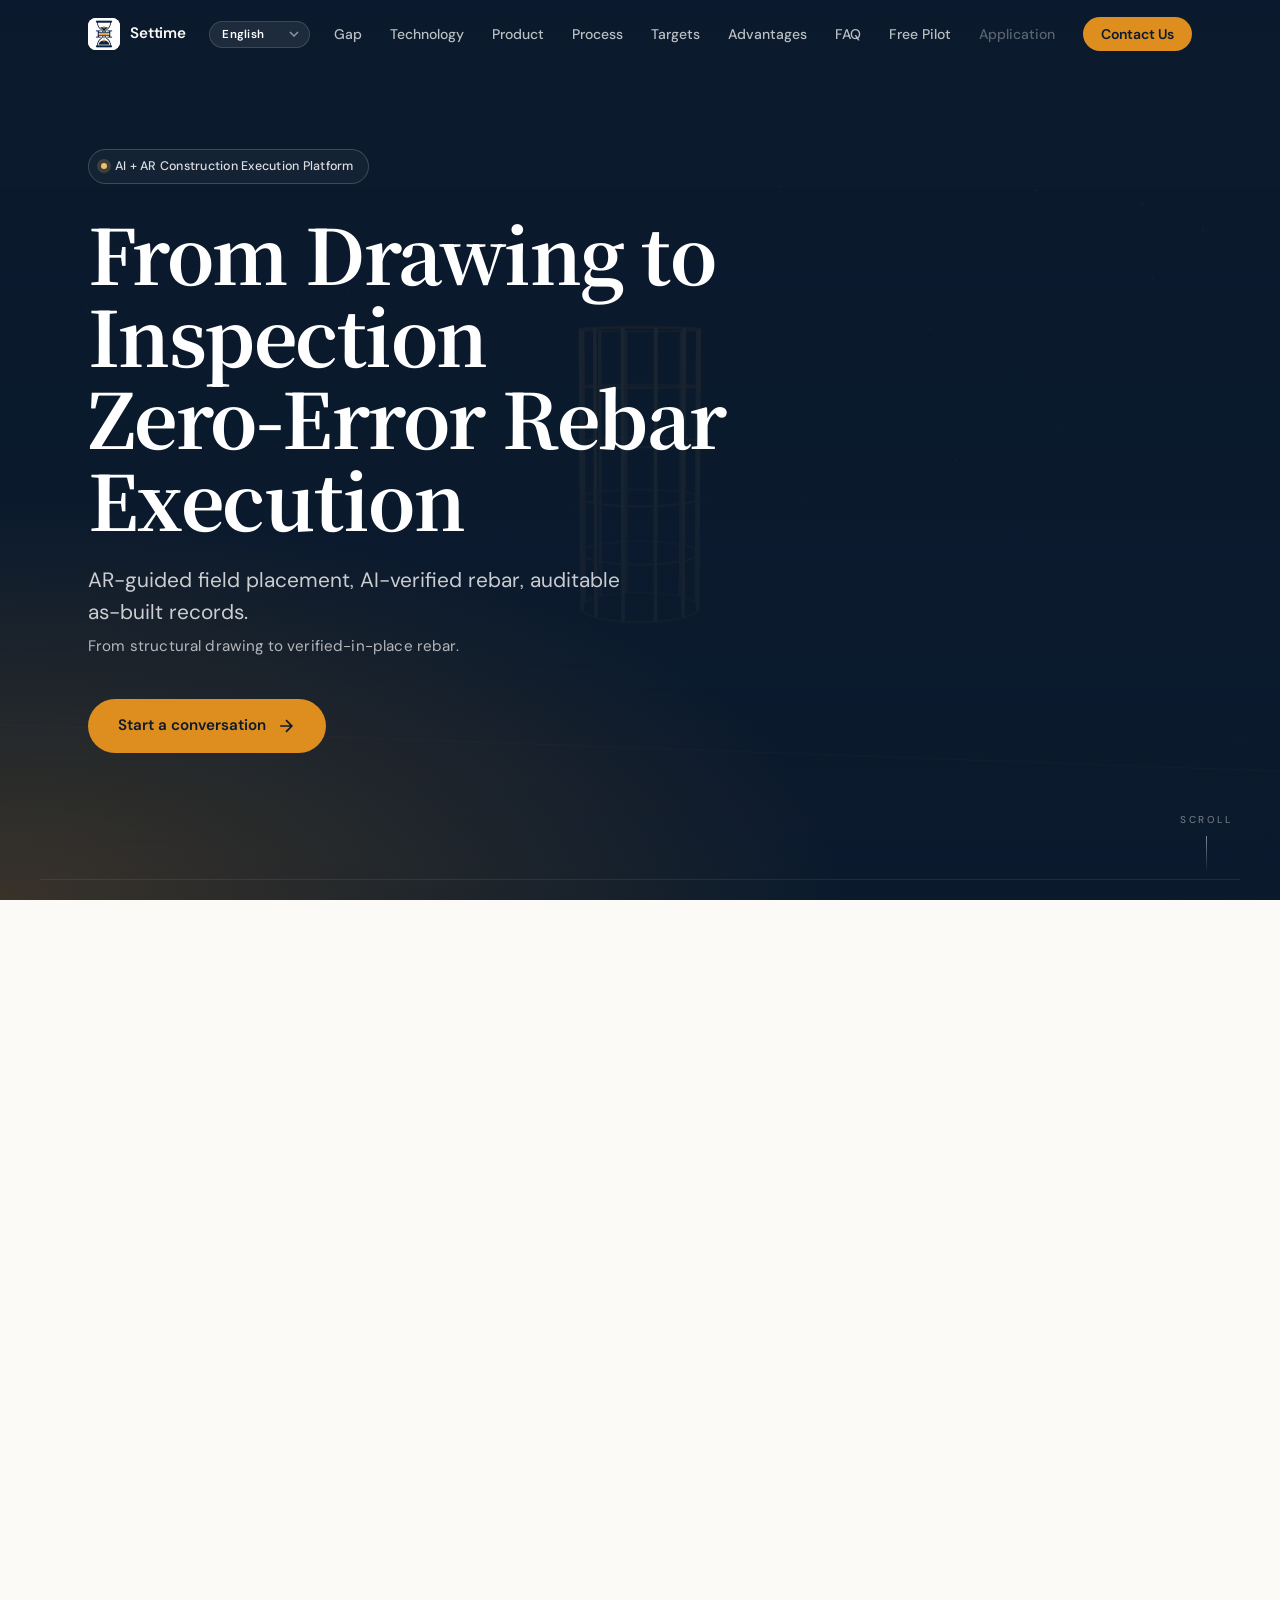
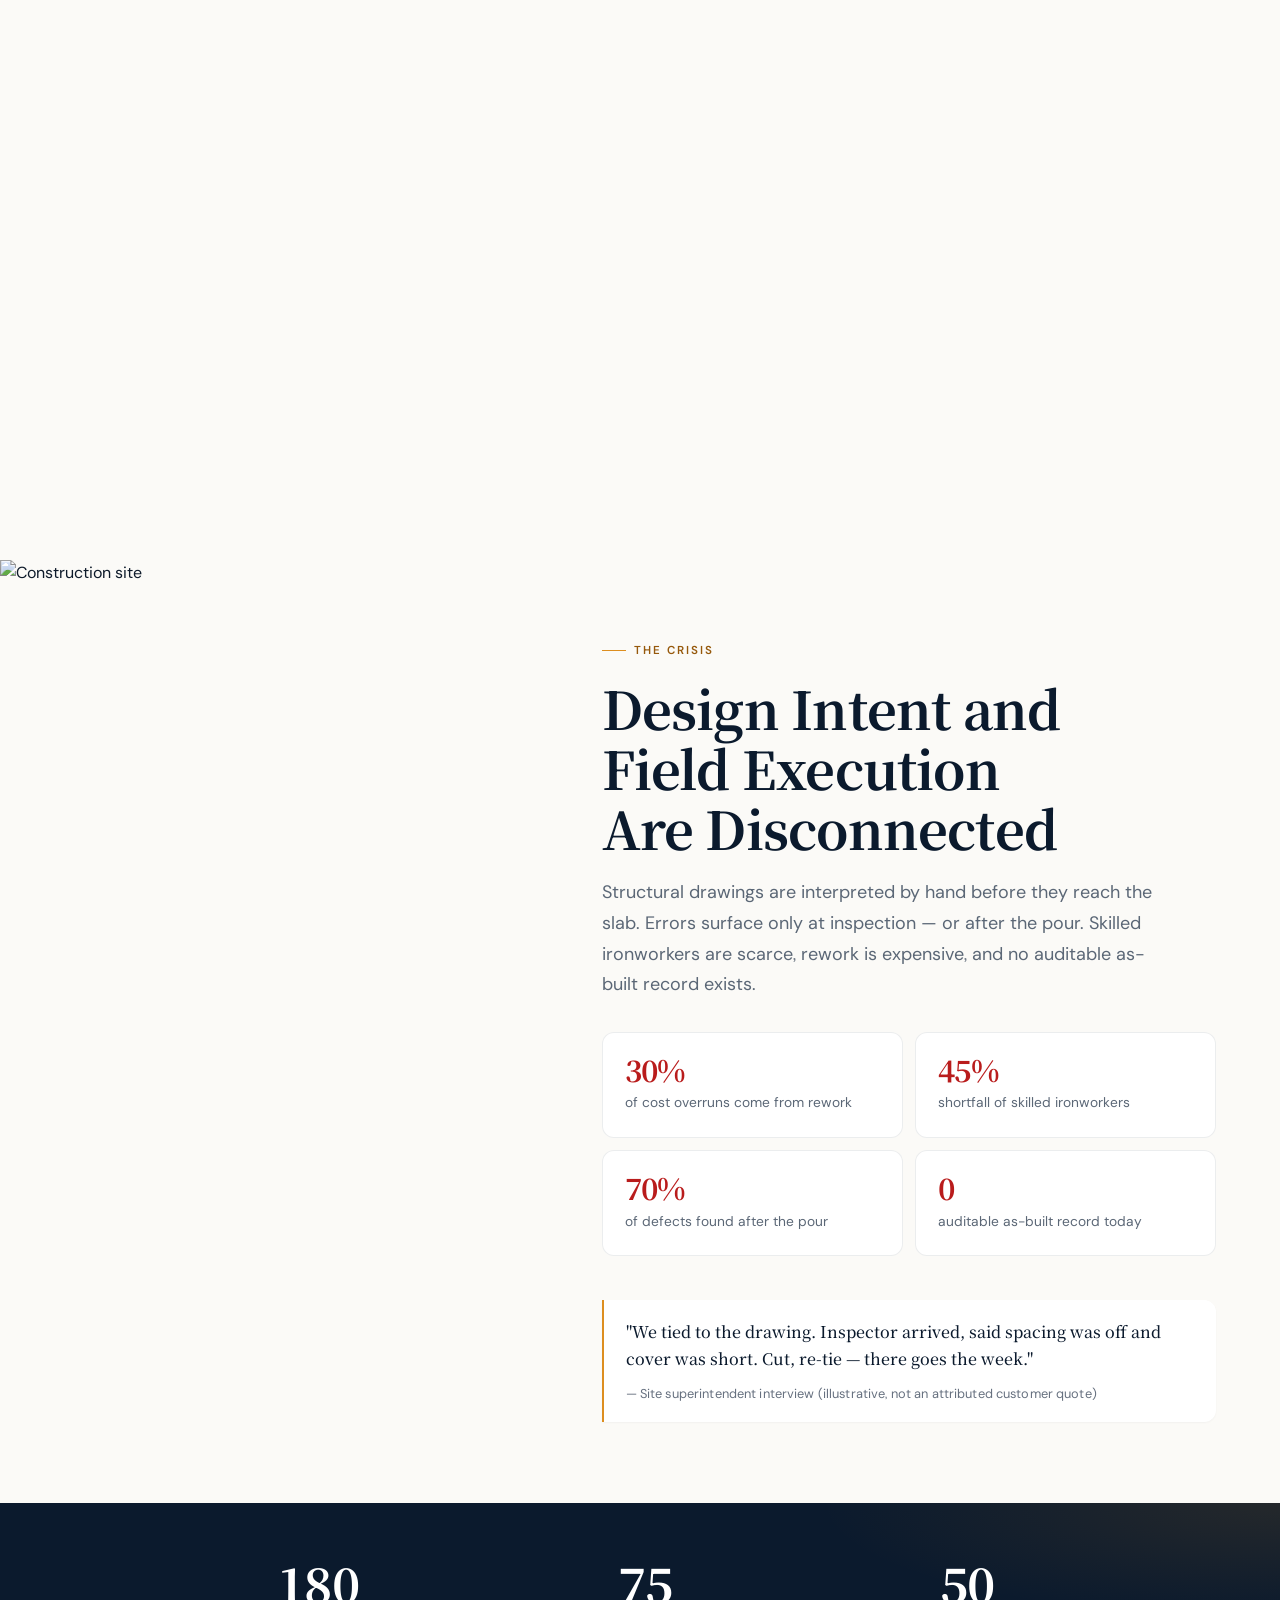
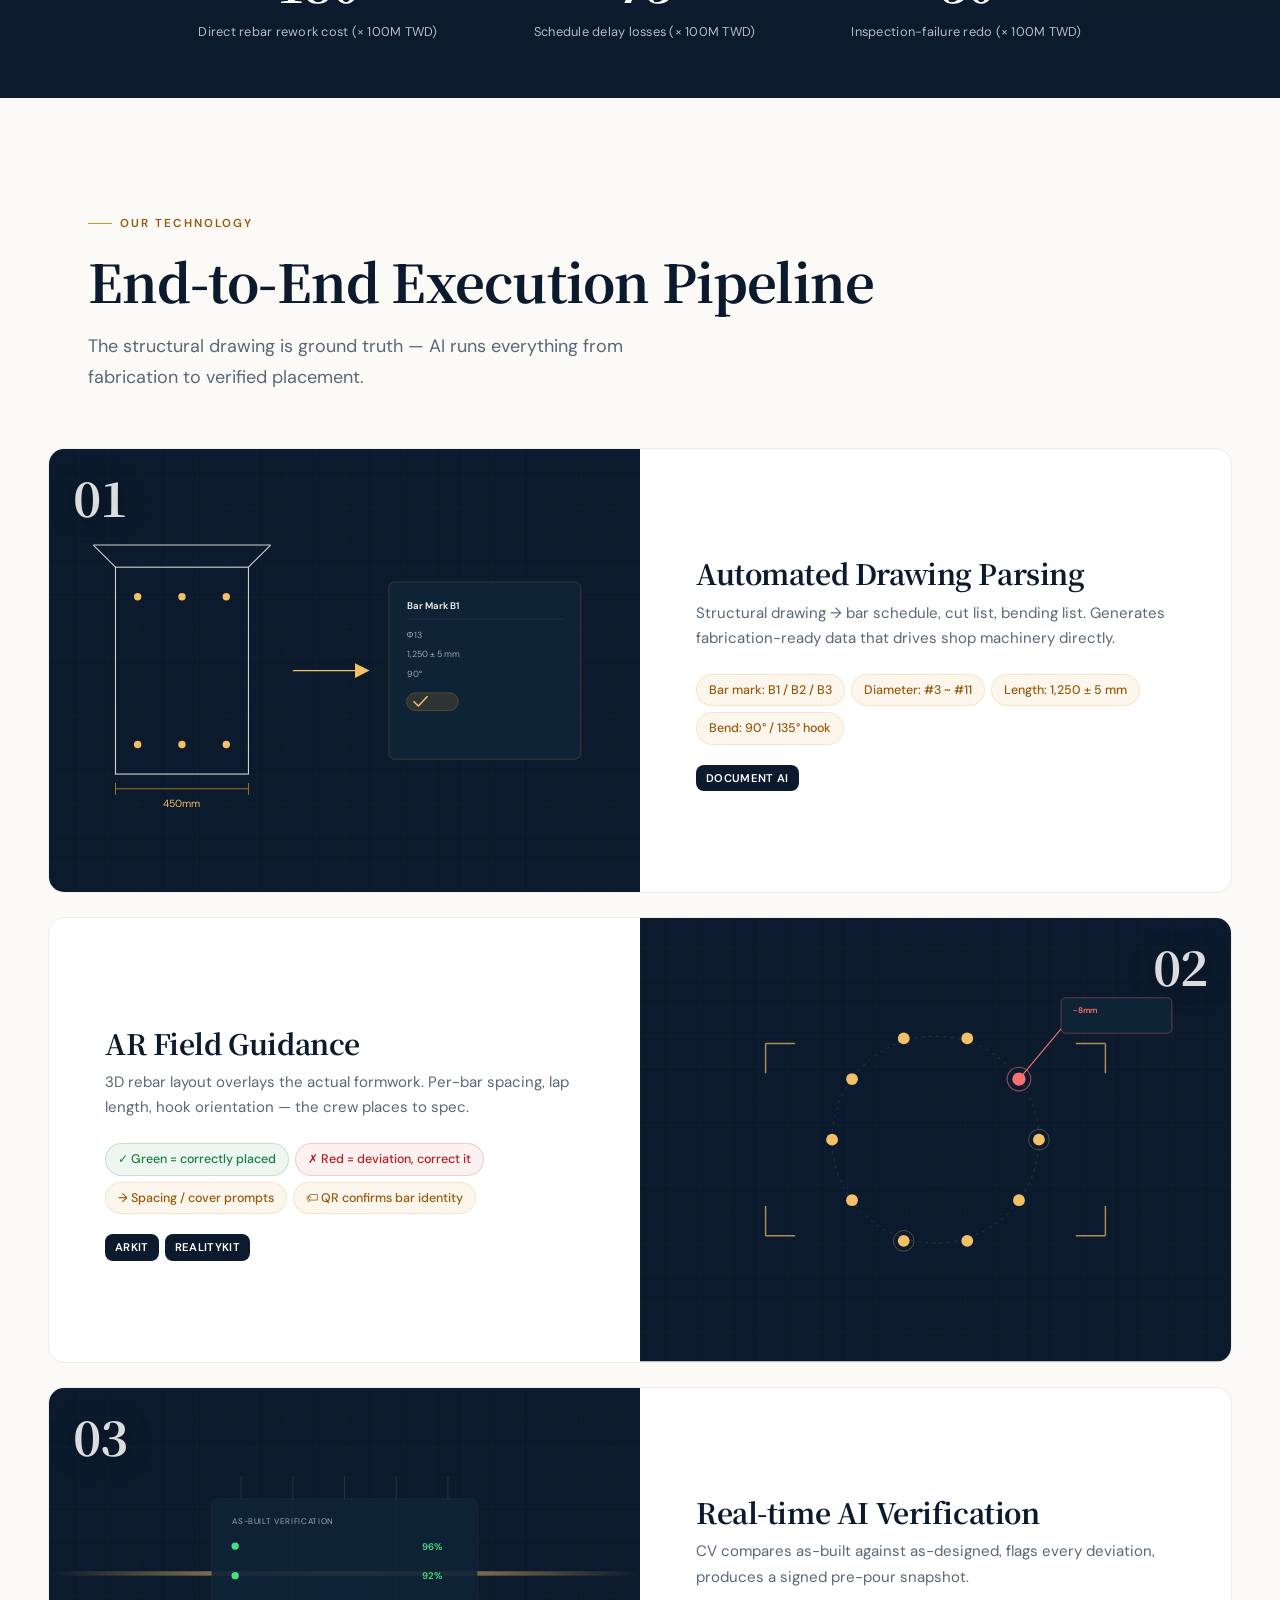
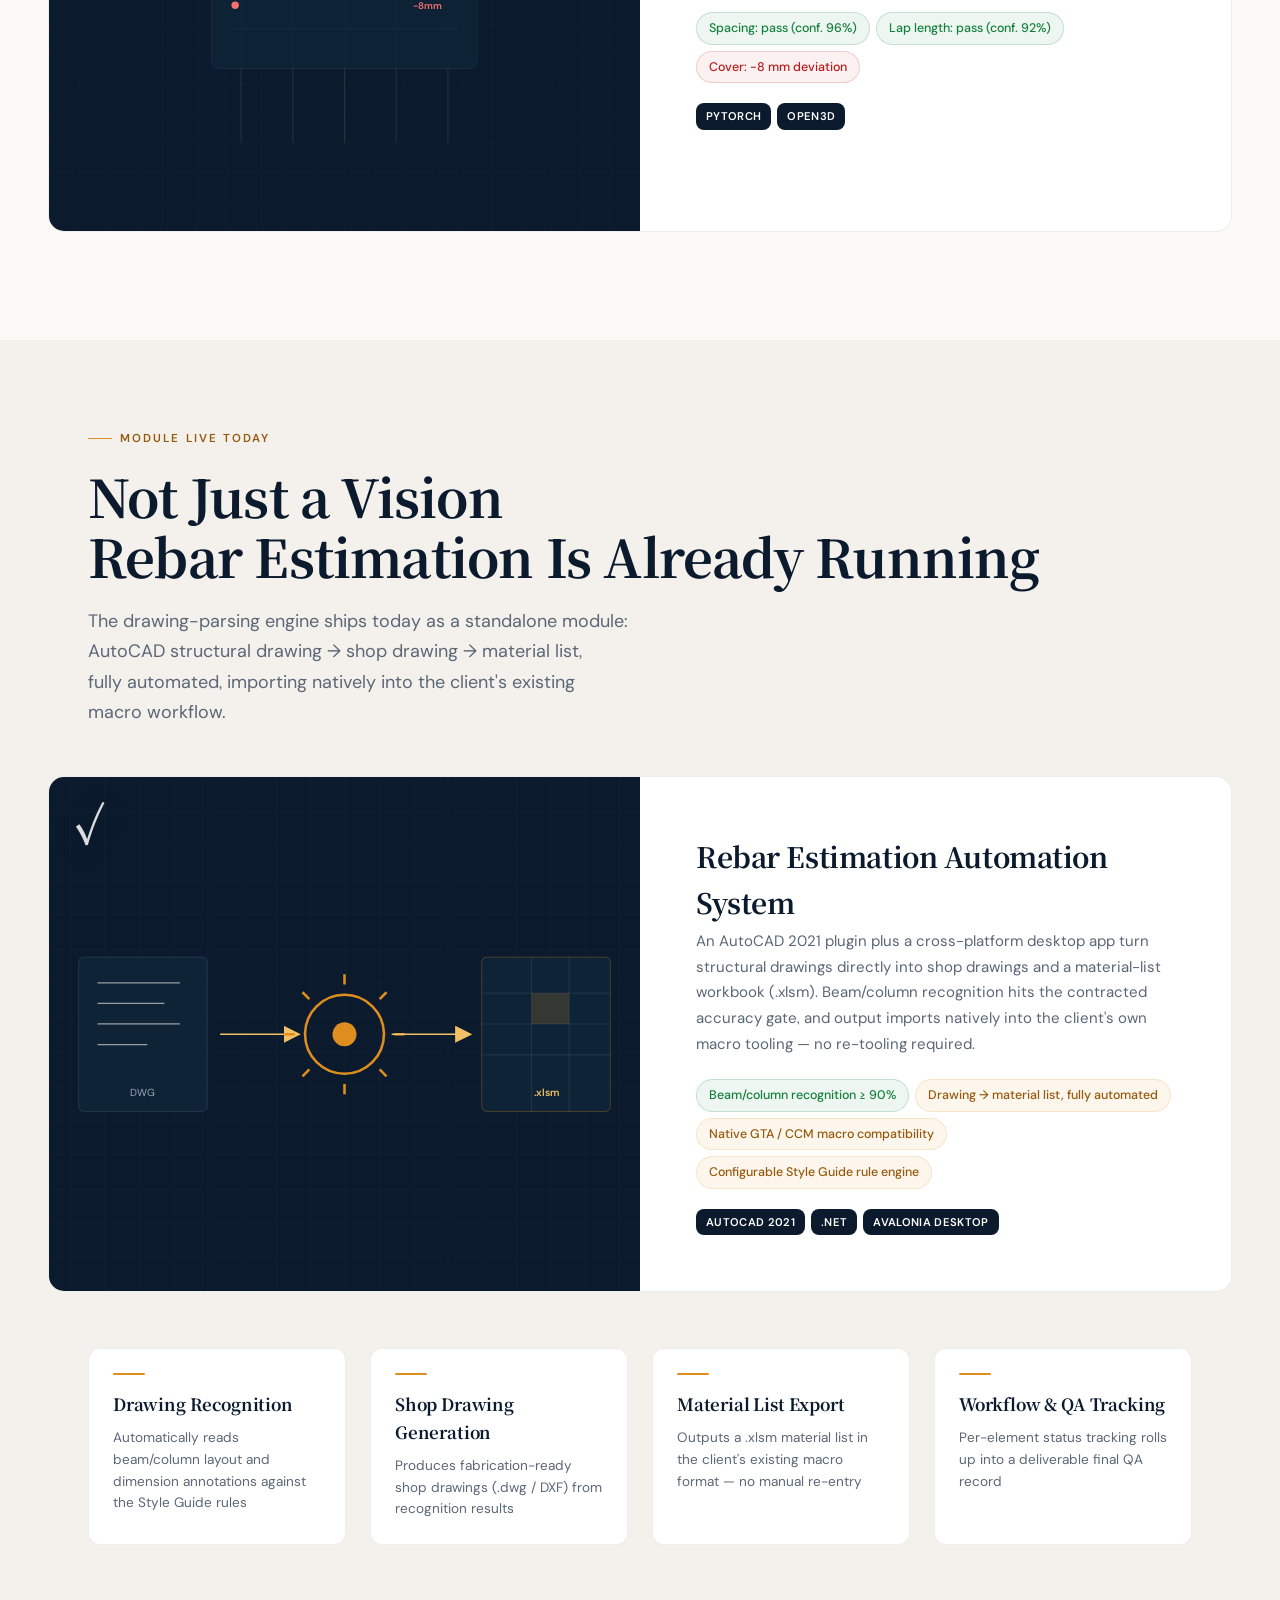
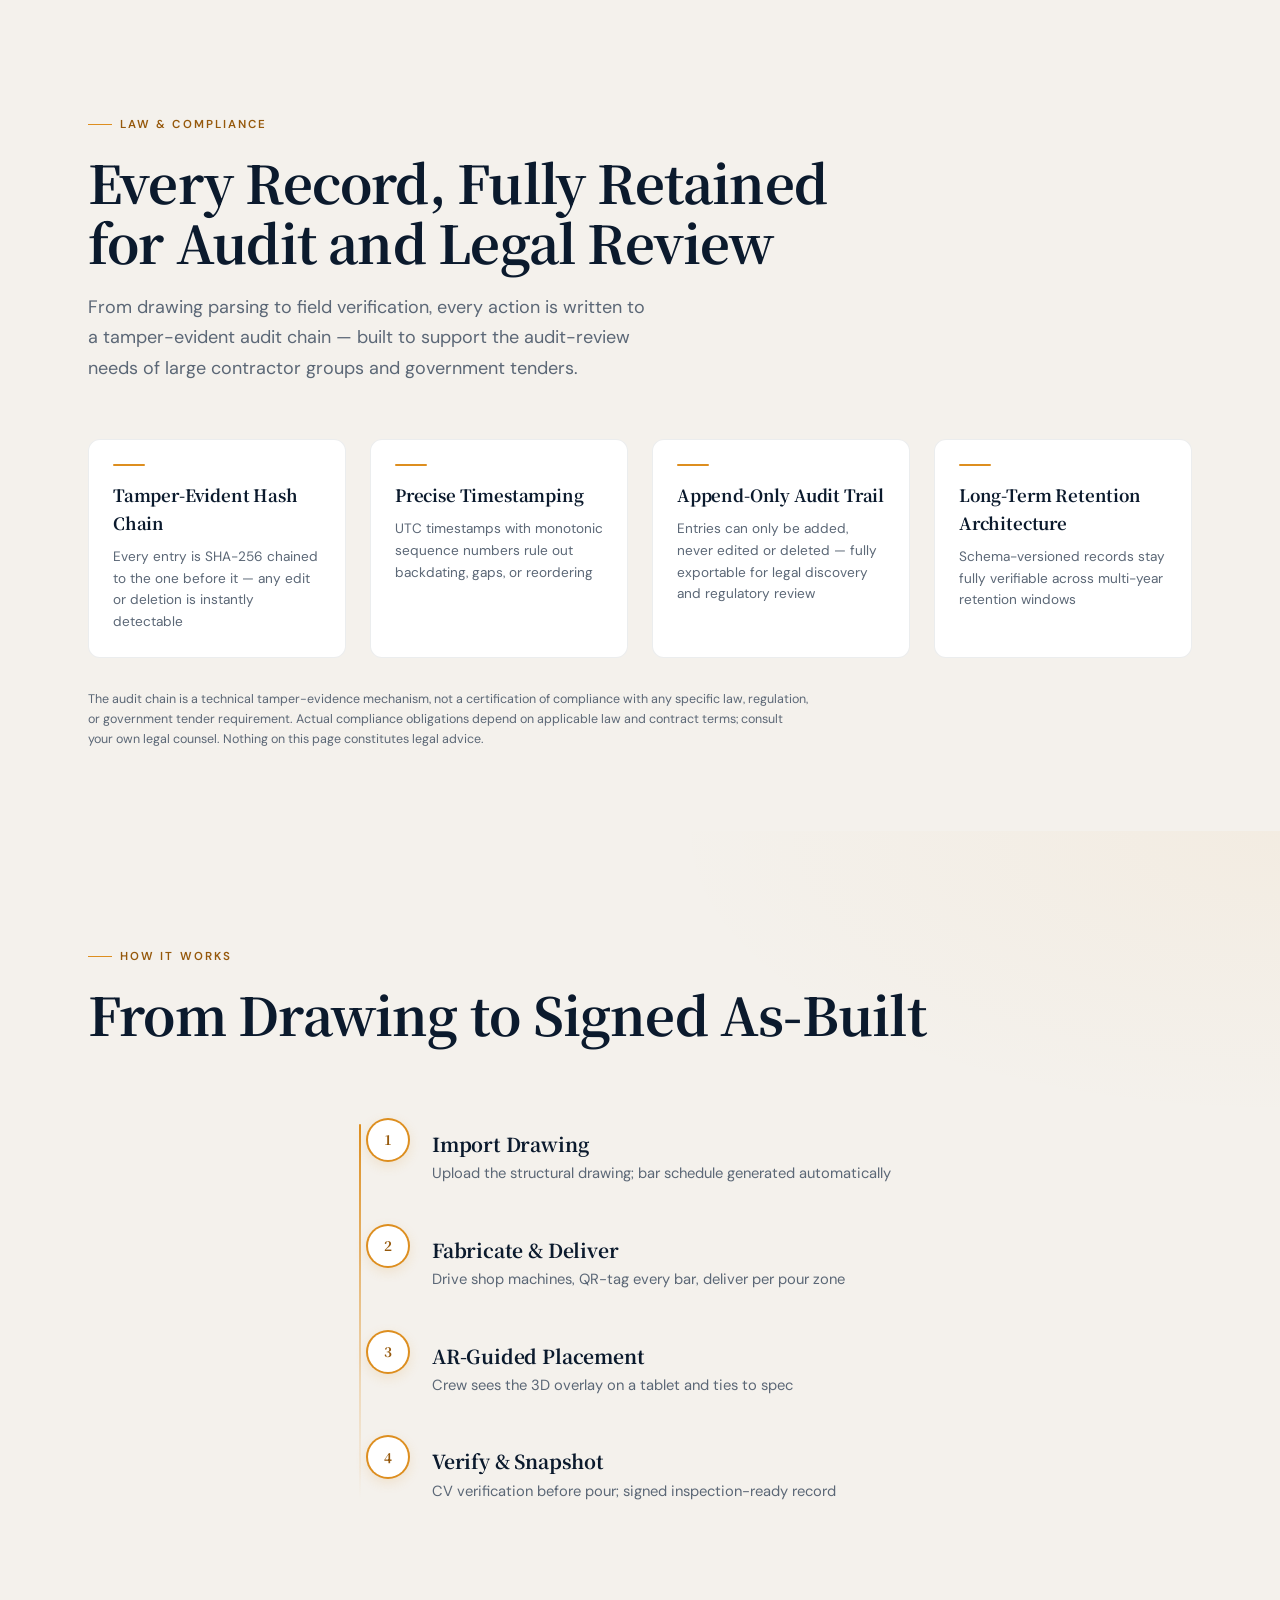
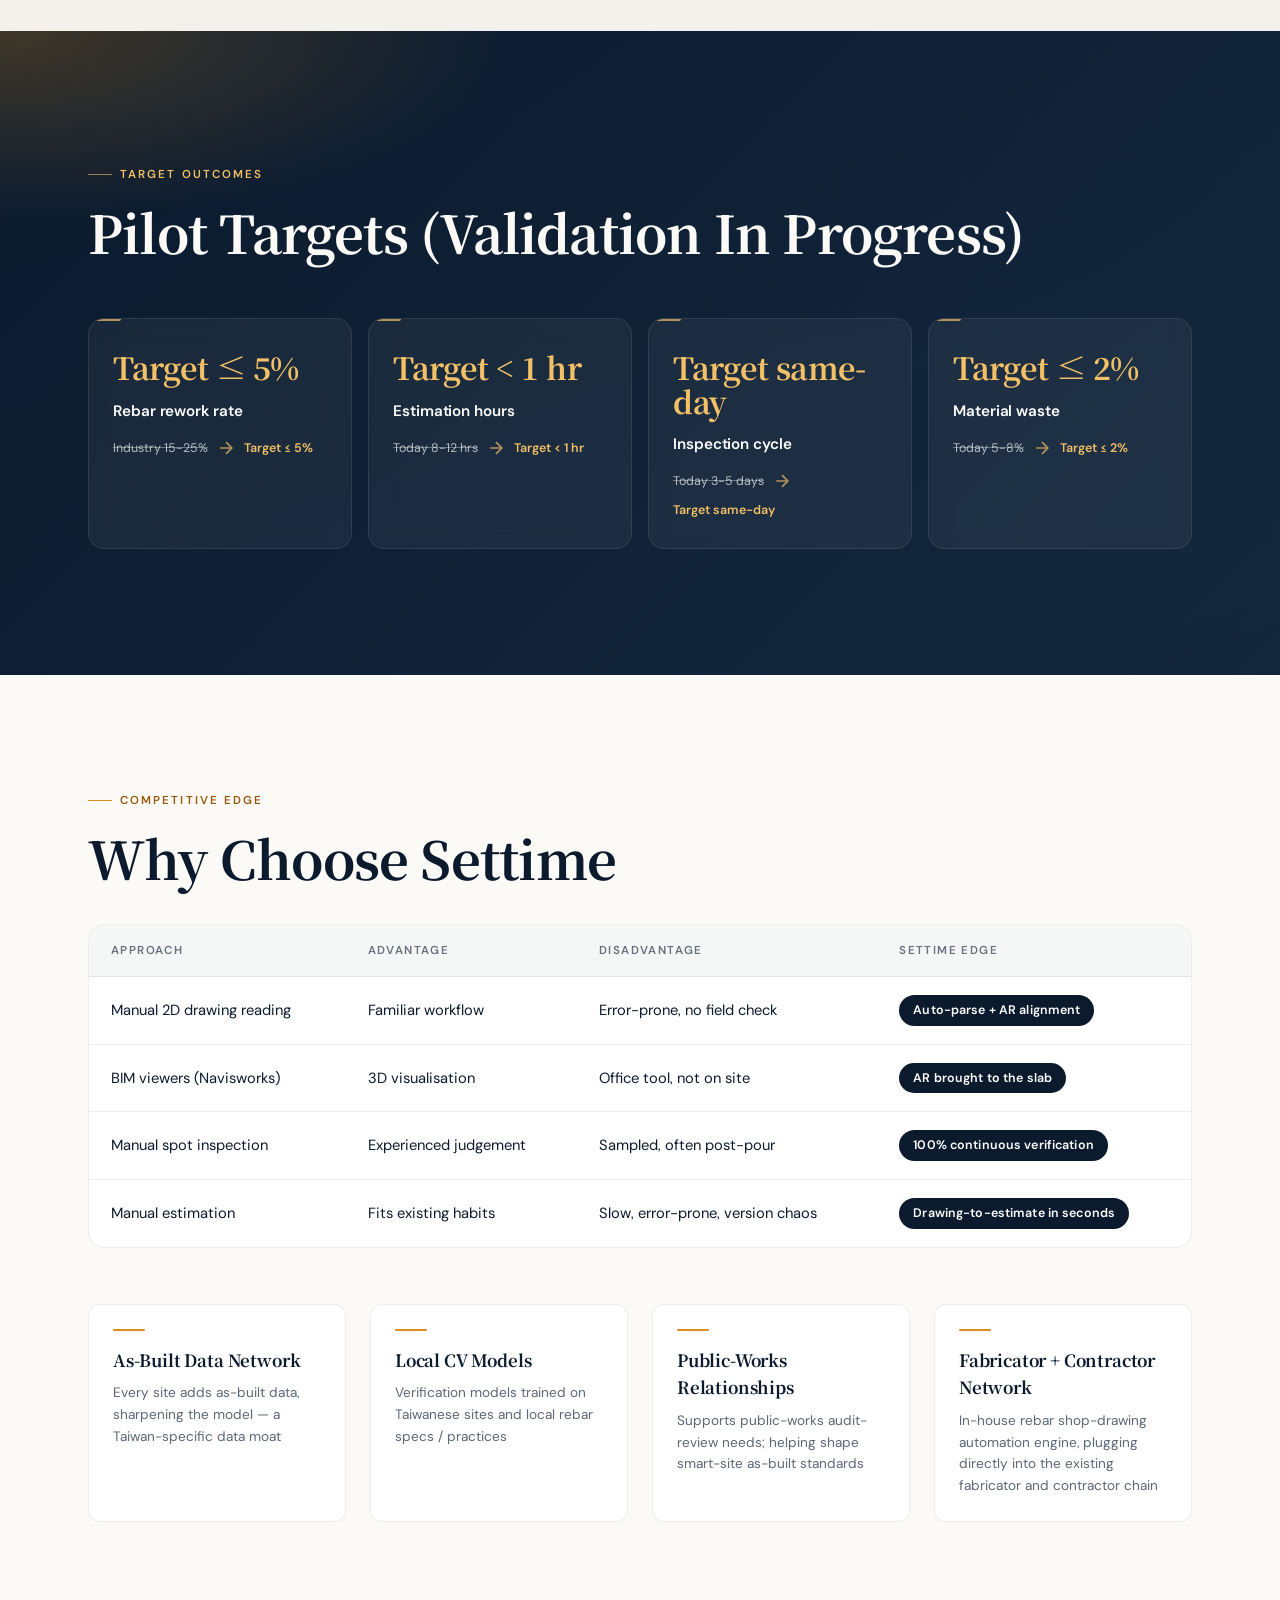
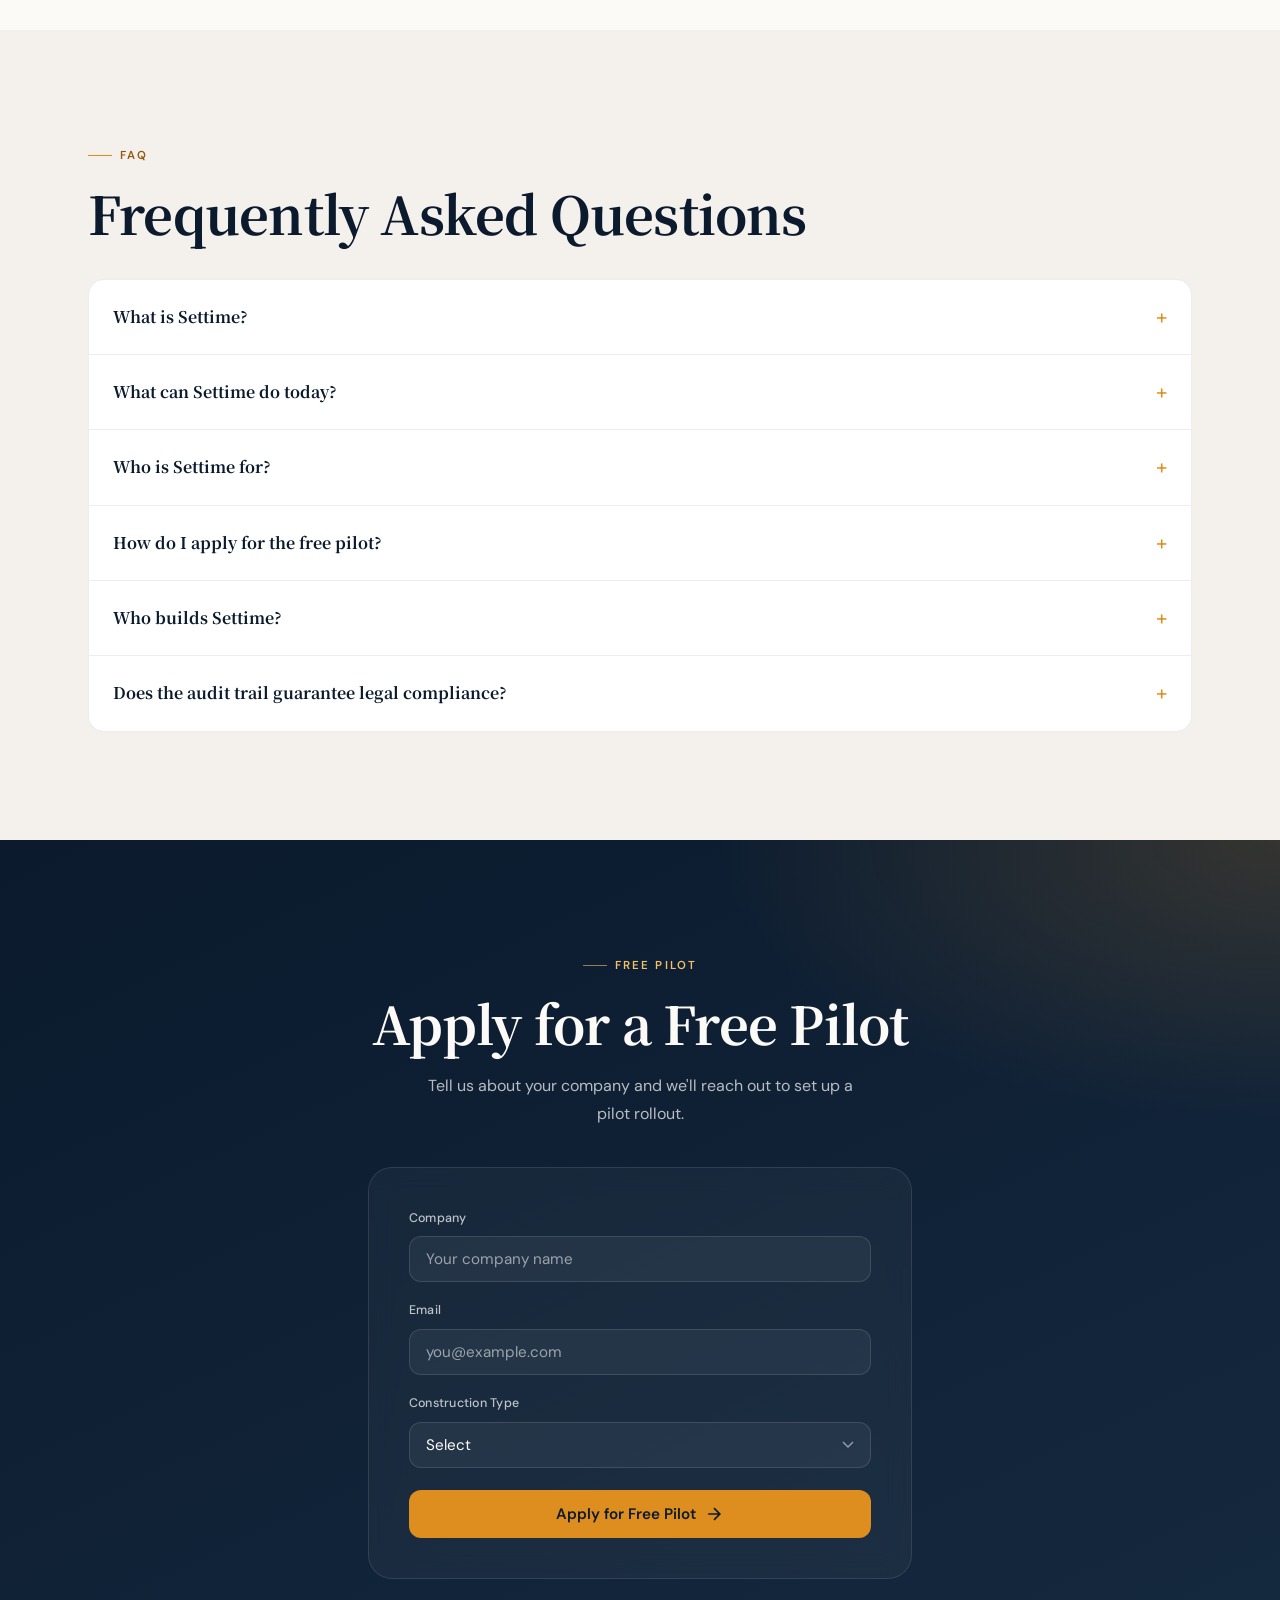
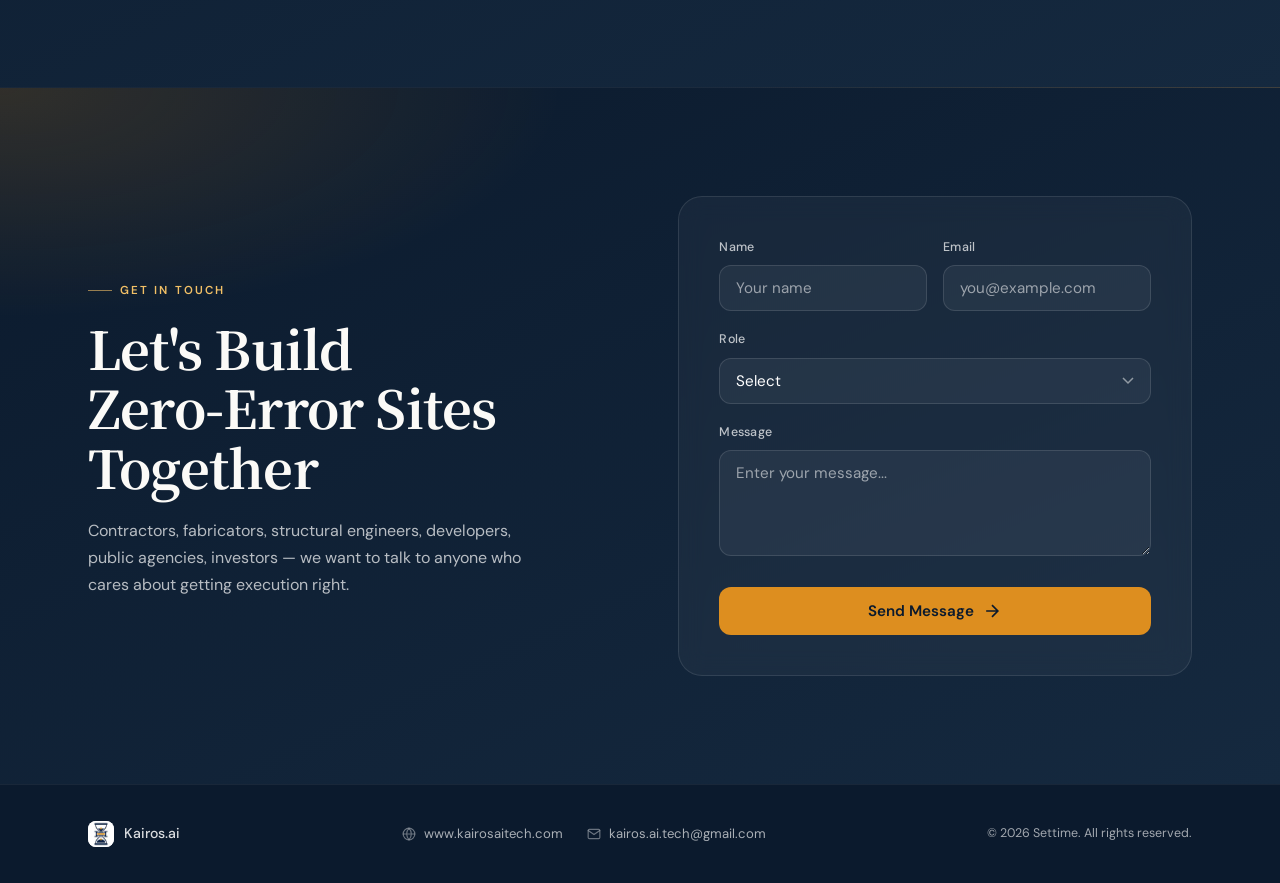
==== commit 9e69521b: "review-fix: use unambiguous "正在開發中" marker in meta description Round-9 review found "並開發 X" ("and de" ====
--- a/index.html
+++ b/index.html
@@ -3,7 +3,7 @@
 <head>
   <meta charset="UTF-8">
   <meta name="viewport" content="width=device-width, initial-scale=1.0">
-  <meta name="description" content="Settime — AI + AR 營造執行平台。從結構施工圖到驗收，鋼筋施工零誤差。鋼筋估算自動化已上線，並開發 AR 現場指導、AI 竣工驗證與竄改可偵測稽核紀錄。">
+  <meta name="description" content="Settime — AI + AR 營造執行平台。從結構施工圖到驗收，鋼筋施工零誤差。鋼筋估算自動化已上線，AR 現場指導、AI 竣工驗證與竄改可偵測稽核紀錄正在開發中。">
   <meta name="keywords" content="Settime, 鋼筋施工, AR 營造, 智慧工地, 鋼筋自動化, 施工圖自動解析, 竣工驗證, 稽核鏈, 法遵, construction execution, rebar verification, AR construction, smart construction, as-built, audit trail, compliance">
   <meta property="og:title" content="Settime — AI + AR 營造執行平台｜從施工圖到驗收，鋼筋施工零誤差">
   <meta property="og:description" content="結構施工圖為唯一真值，AI 接管下料、配送、AR 指導綁紮、CV 驗證與竣工紀錄。From drawing to verified-in-place rebar.">
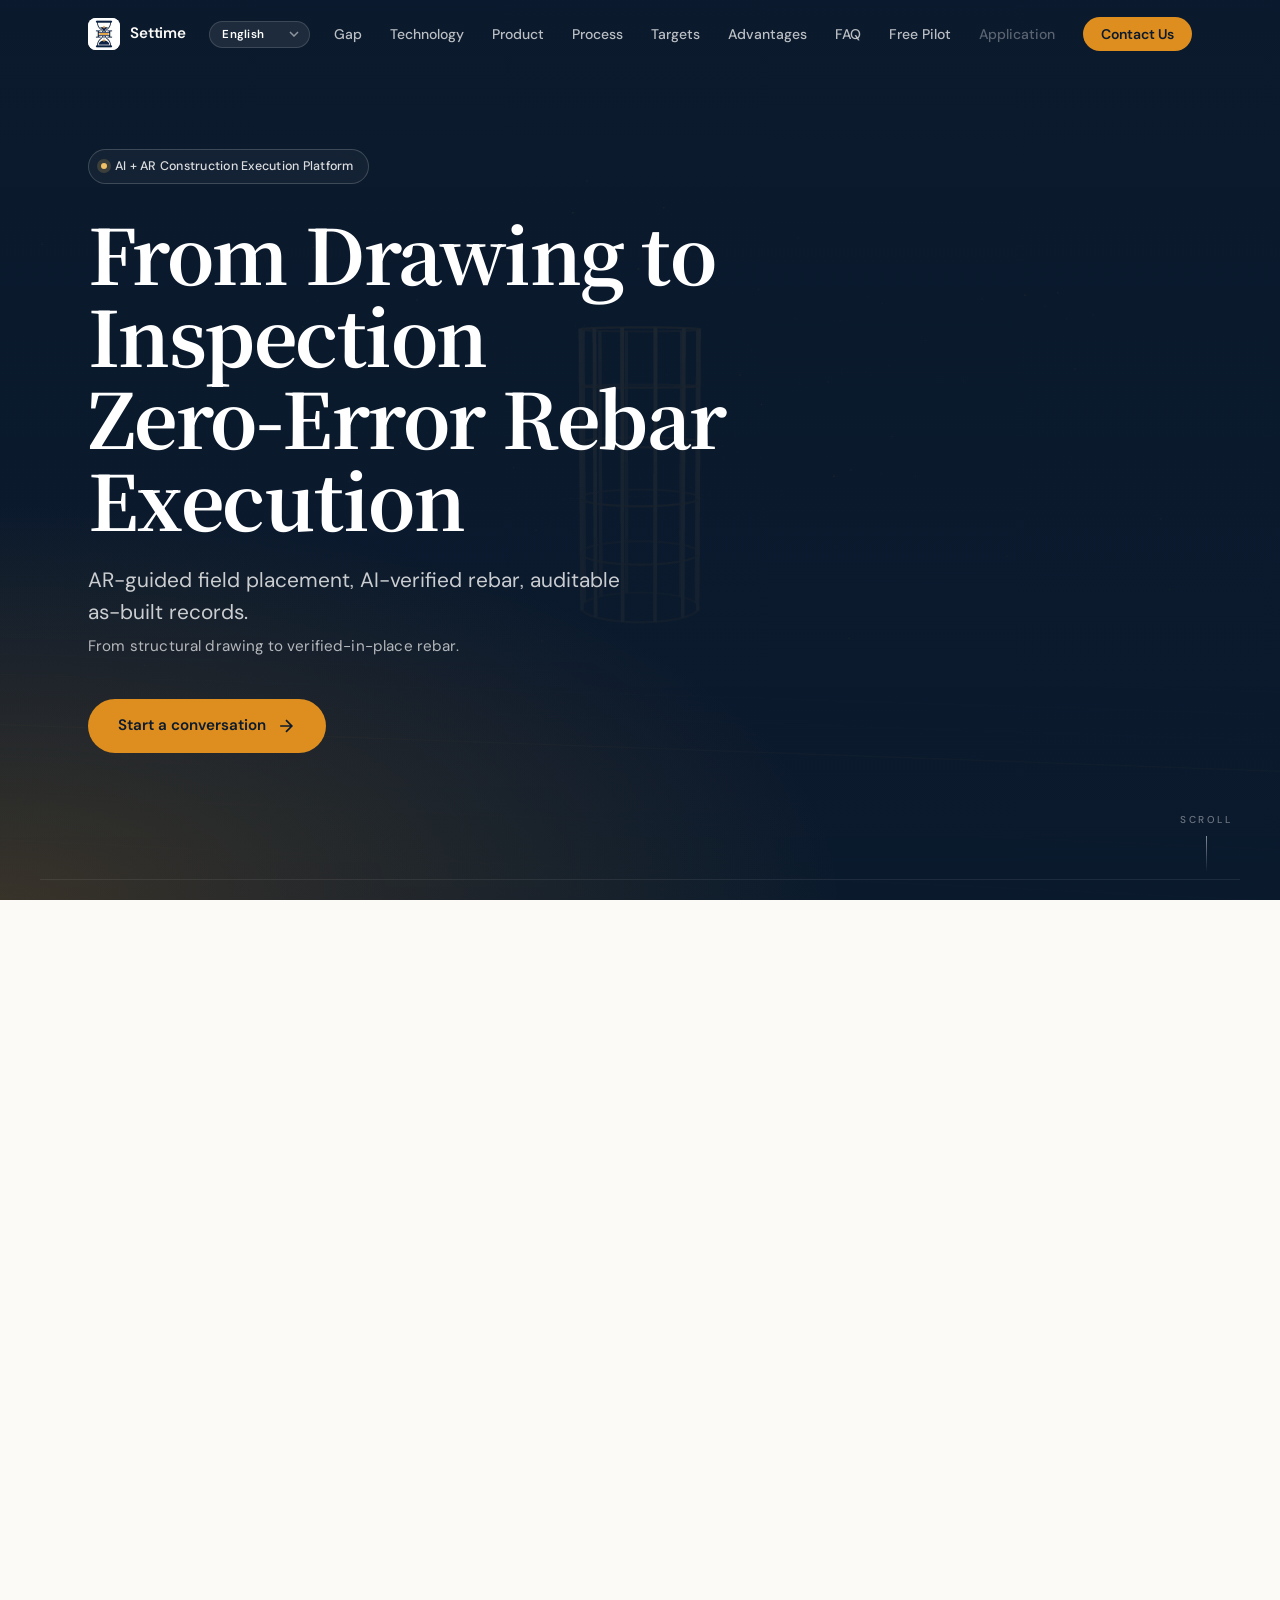
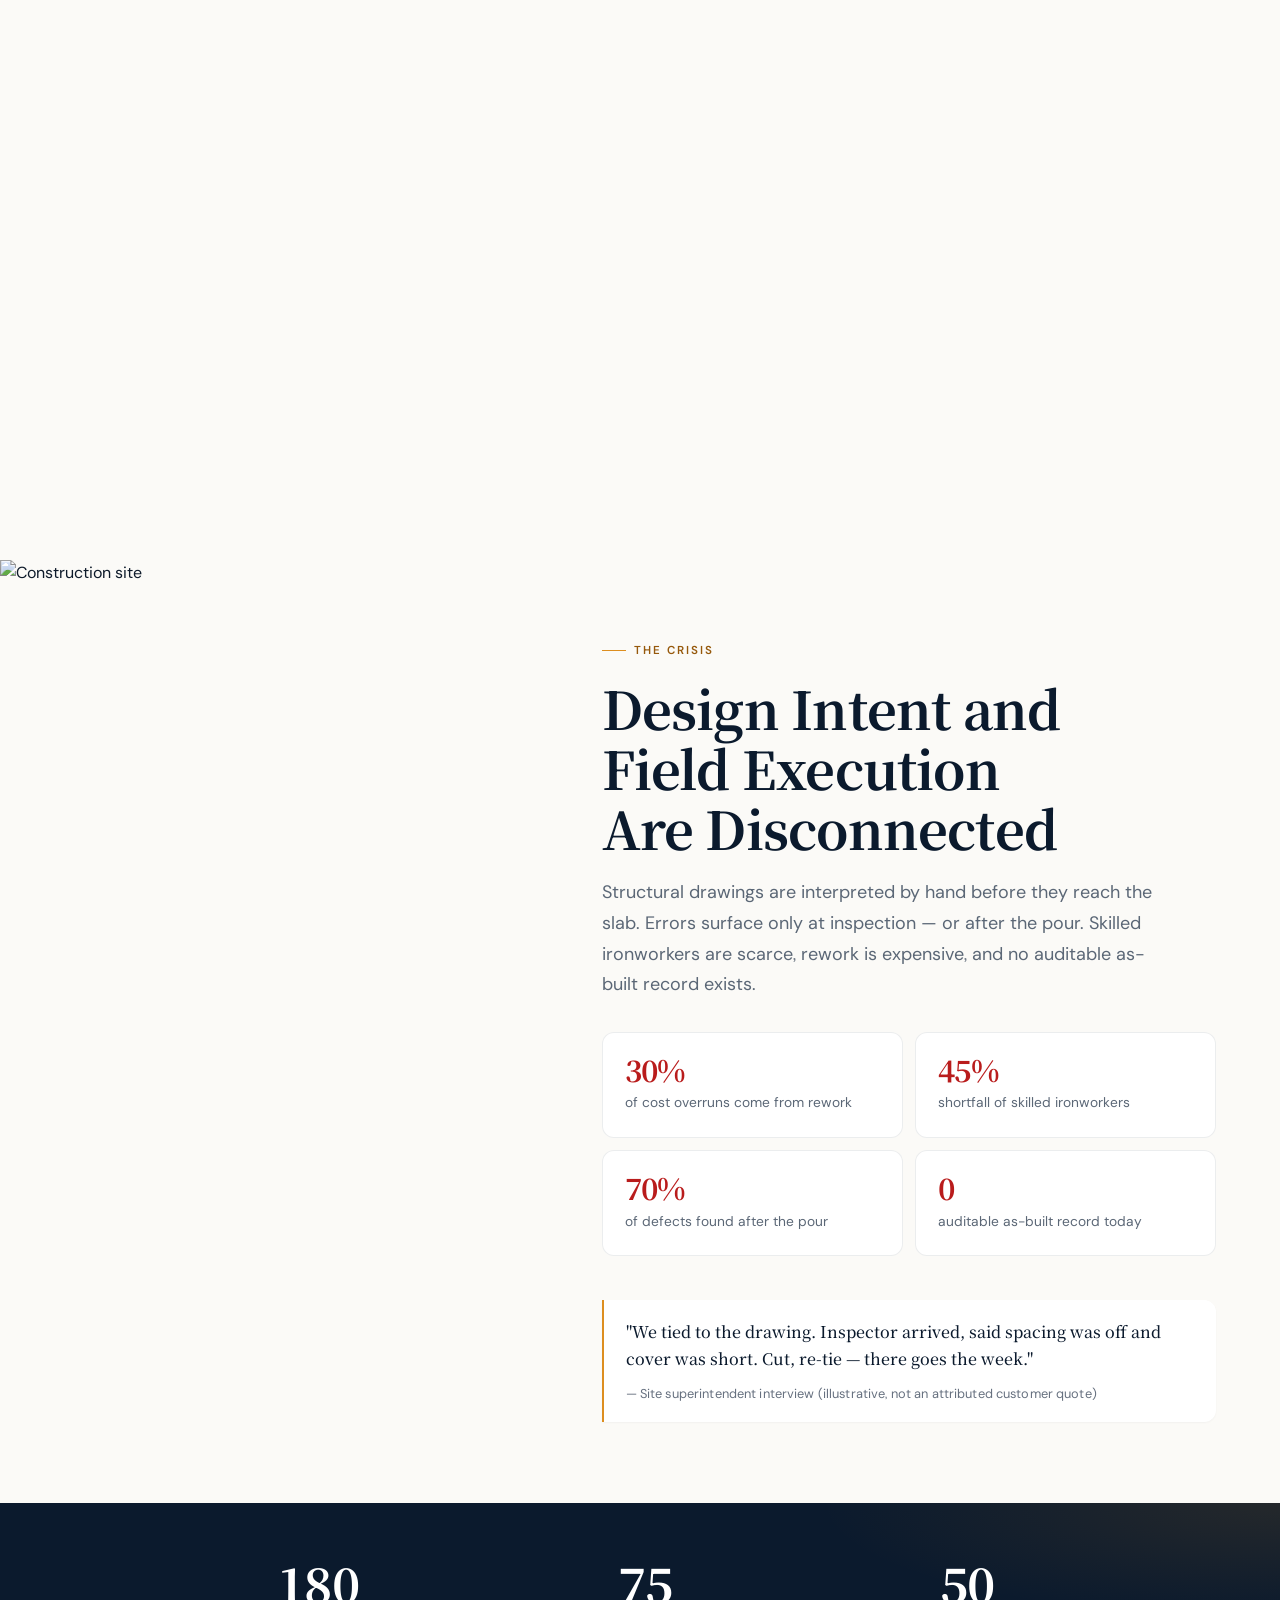
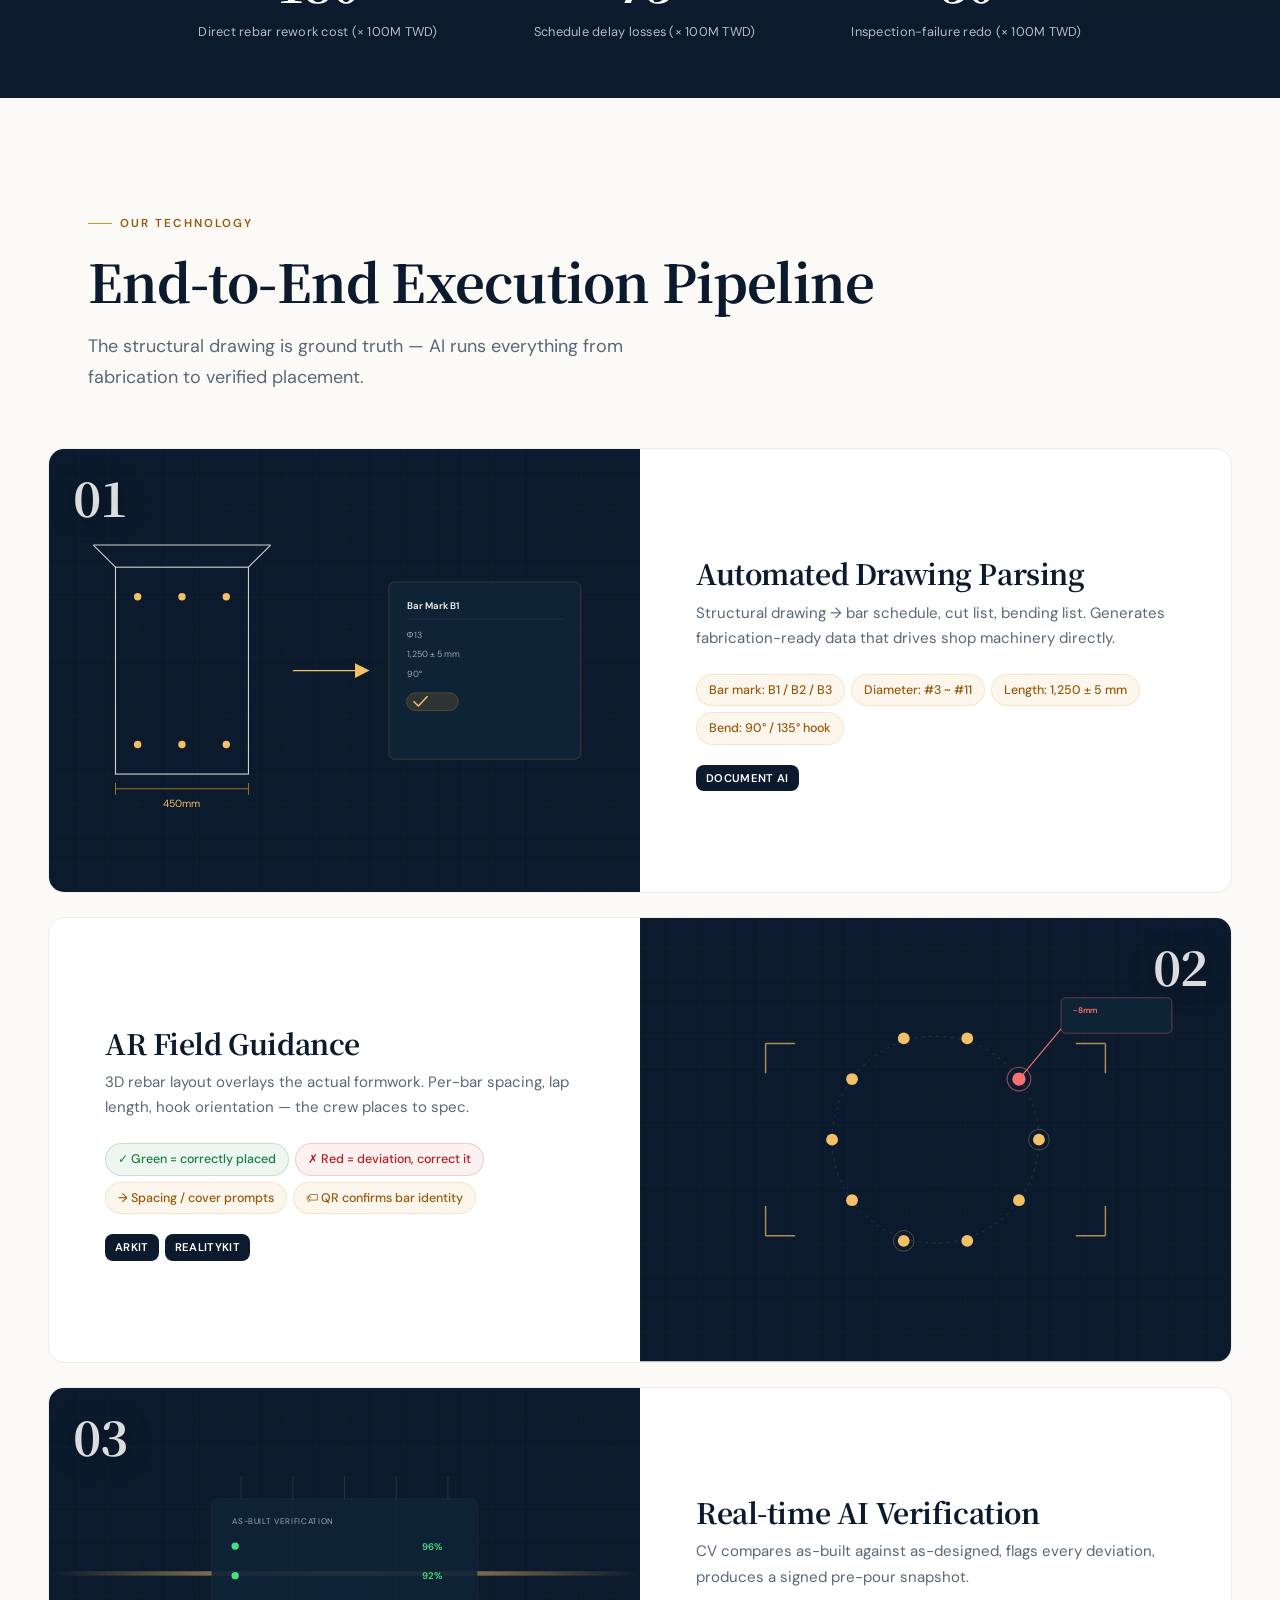
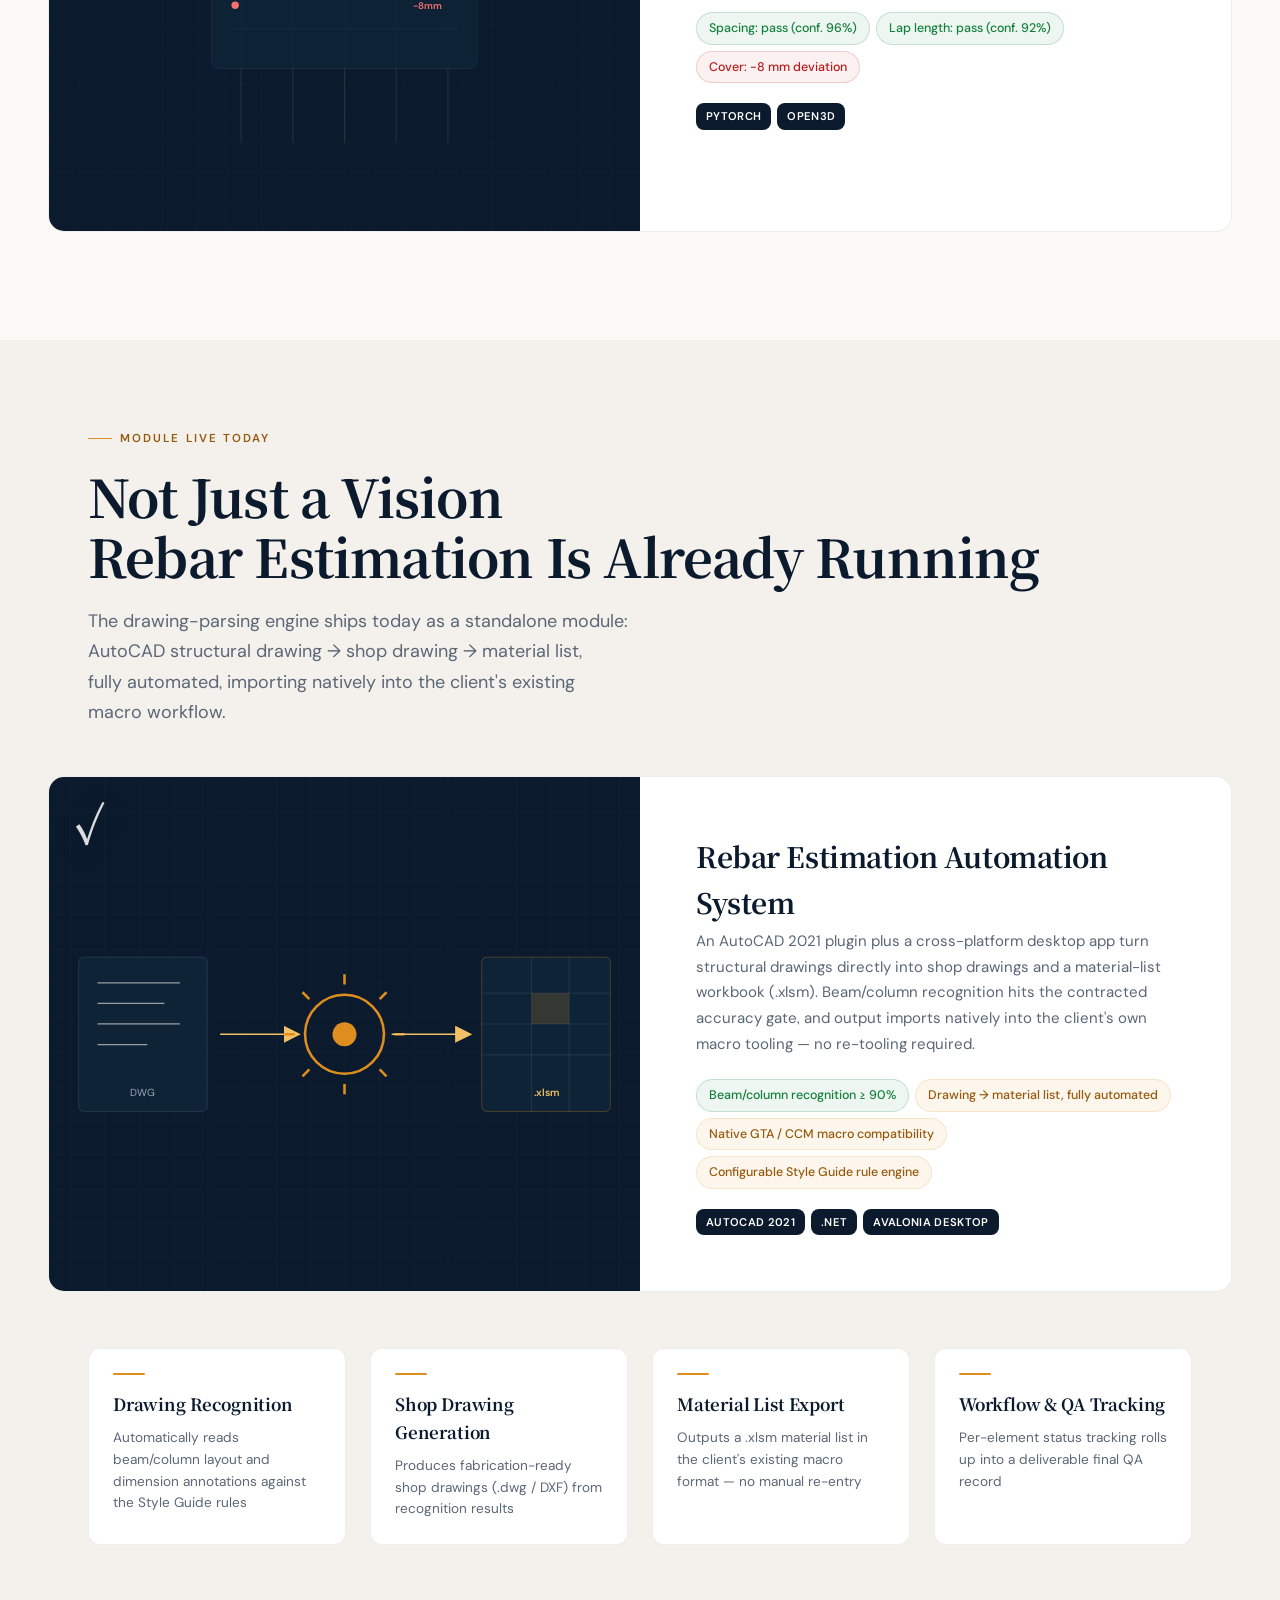
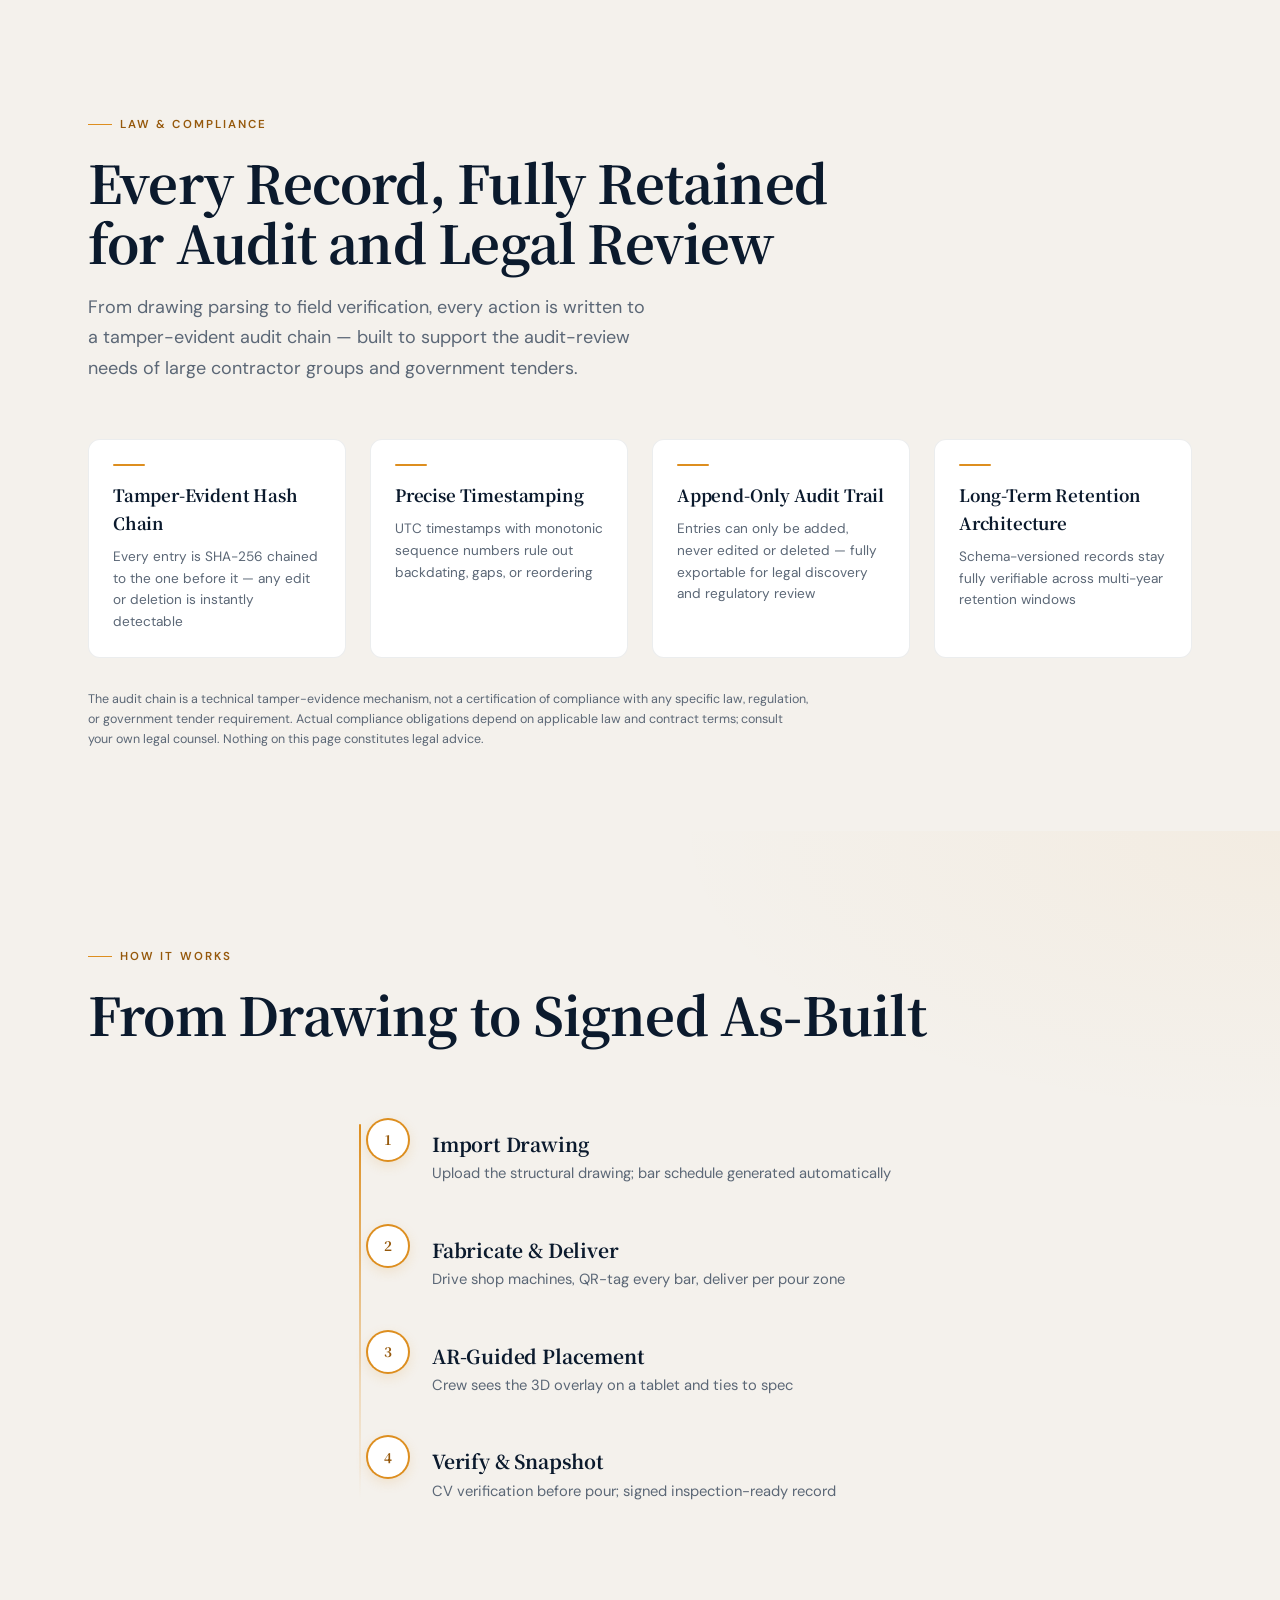
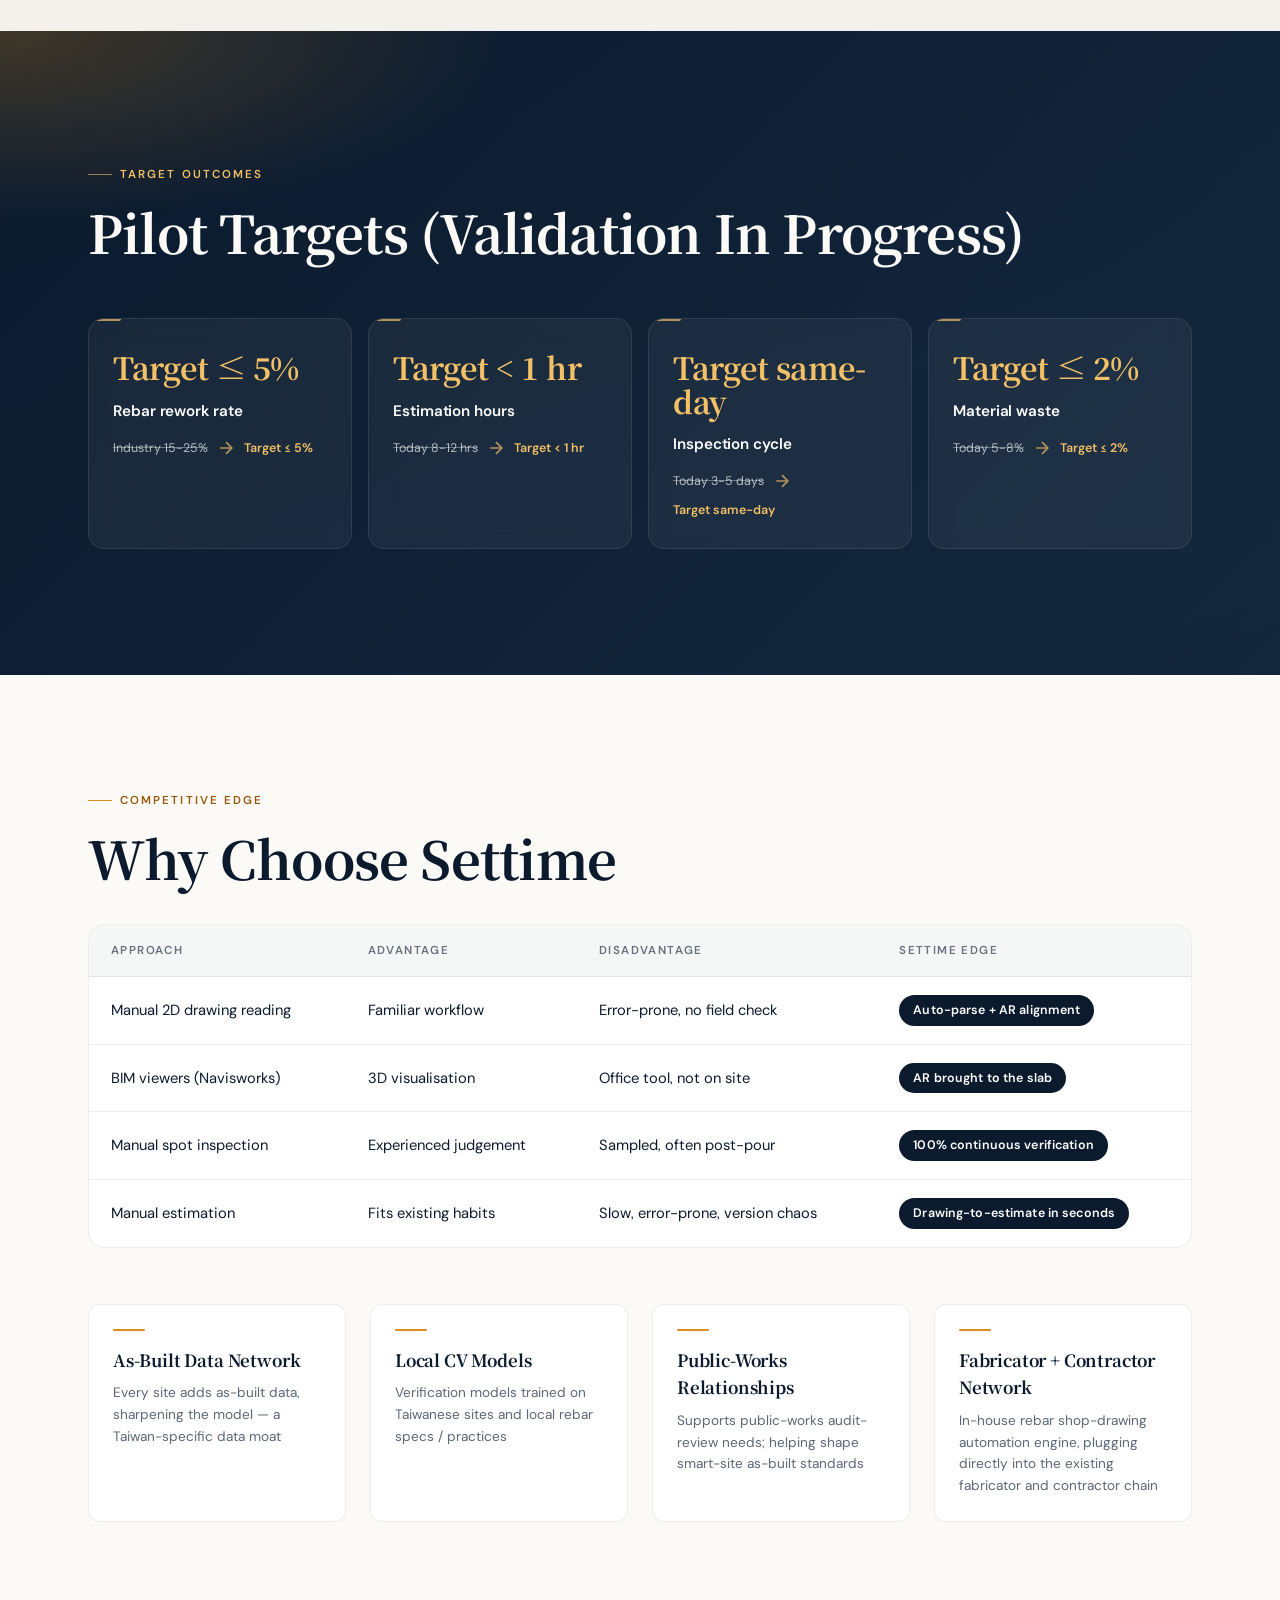
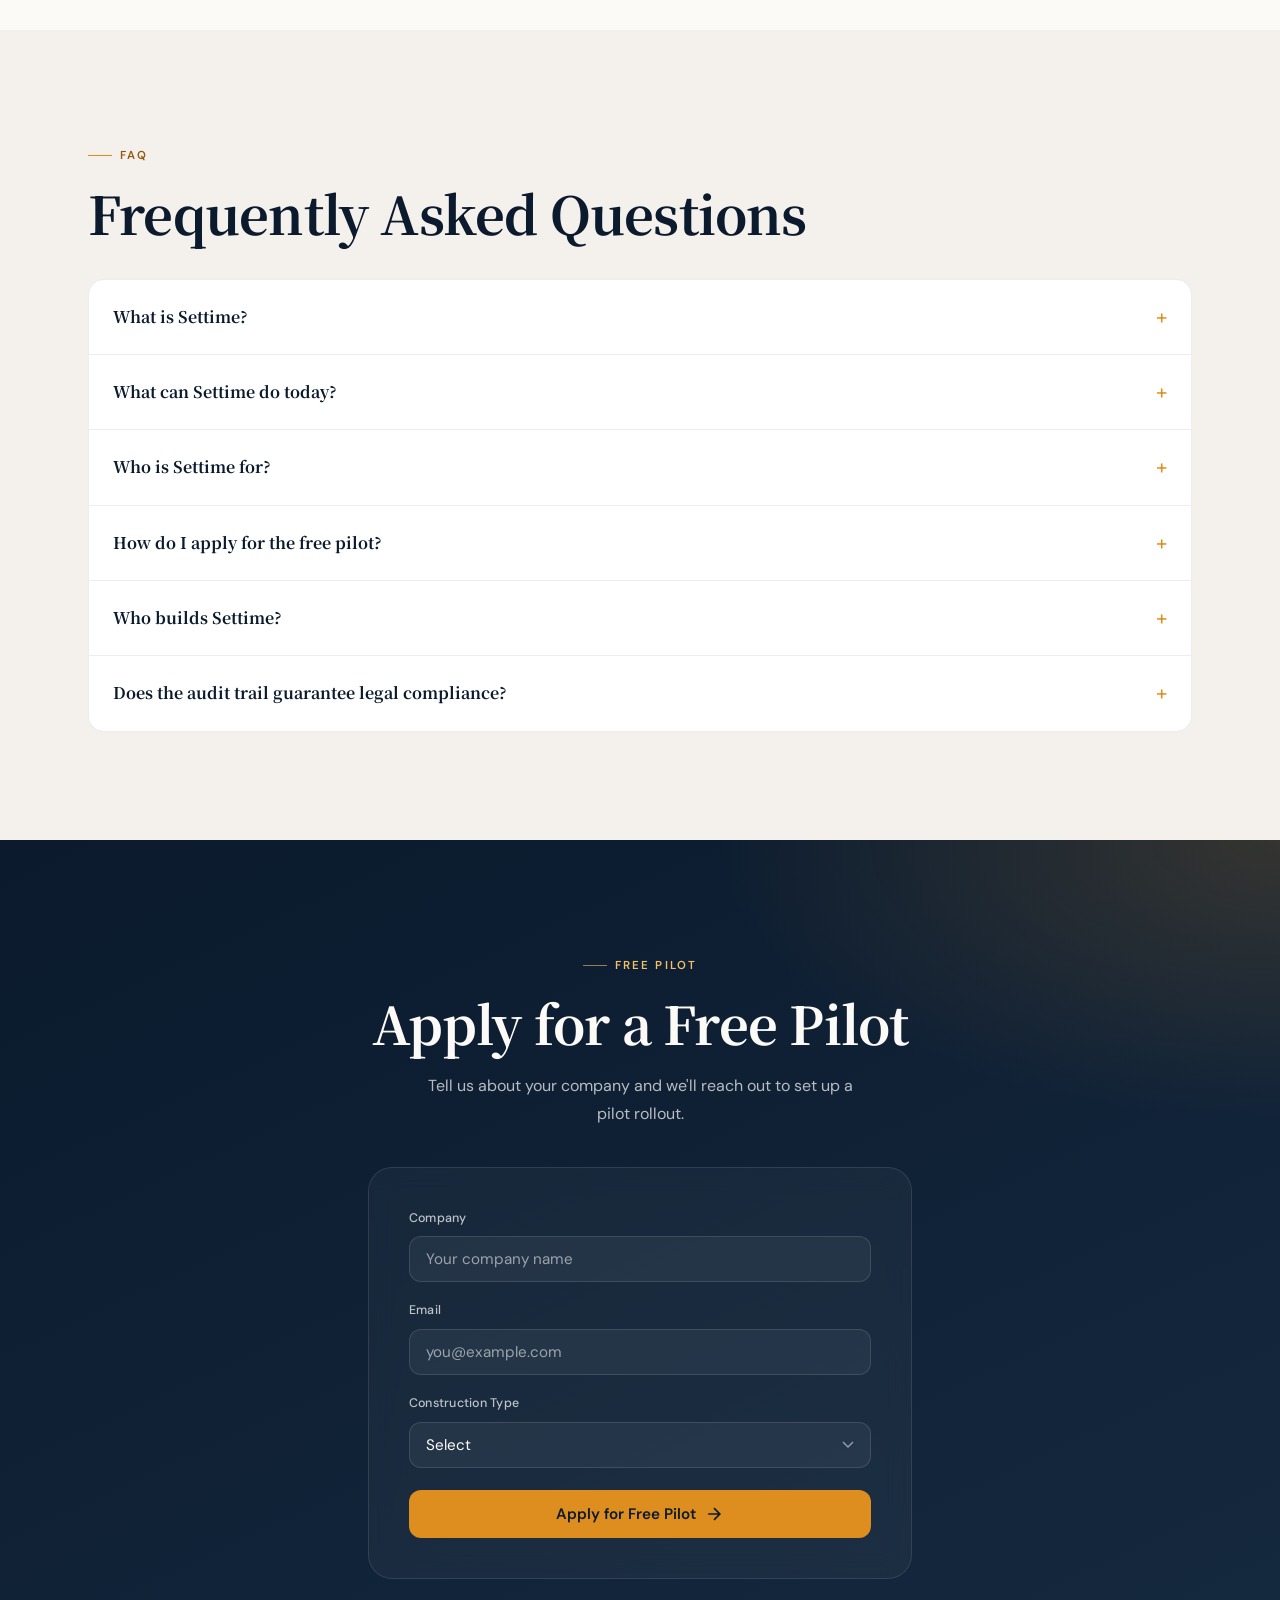
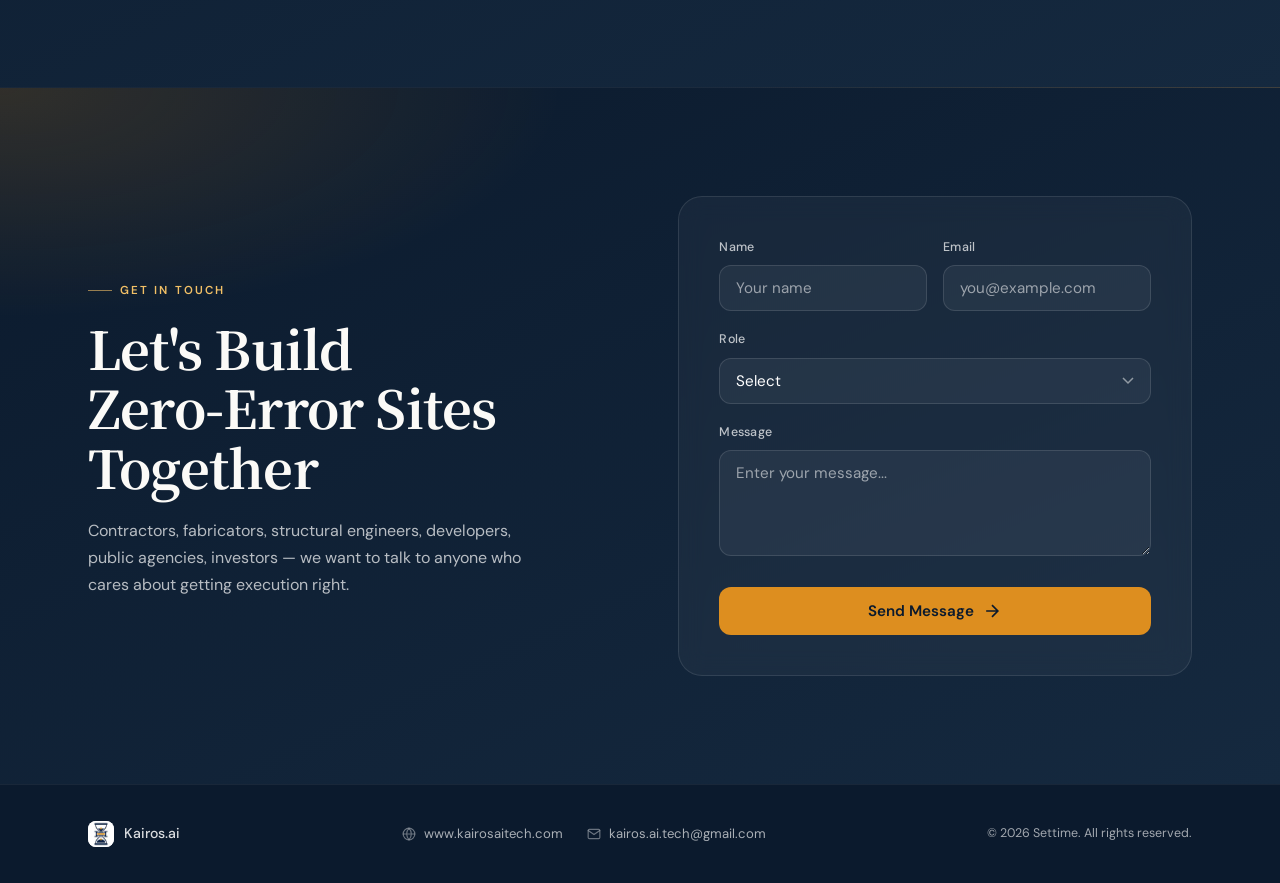
==== commit 5601fb9b: "review-fix: sync index.html's hardcoded faq.q6.a copies with i18n.js Round-10 fixed zh-TW's faq.q6.a" ====
--- a/index.html
+++ b/index.html
@@ -122,7 +122,7 @@
             "name": "稽核鏈能保證符合法規要求嗎？",
             "acceptedAnswer": {
               "@type": "Answer",
-              "text": "不能。稽核鏈是技術性防竄改機制（SHA-256 雜湊鏈），可偵測竄改與刪除，但不構成對任何特定法規、驗收基準或政府標案要求之合規保證。實際法遵義務依個案適用法規及契約條款而定，建議洽詢法律顧問；本頁面內容不構成法律意見。"
+              "text": "不能。稽核鏈是技術性防竄改機制（SHA-256 雜湊鏈），可偵測竄改與刪除，但不構成對任何特定法規、驗收基準或政府標案要求之合規保證。實際法遵義務依個案適用法規及契約條款而定，建議就個案洽詢法律顧問；本頁面內容不構成法律意見。"
             }
           }
         ]
@@ -760,7 +760,7 @@
         </details>
         <details class="faq-item fade-in" data-delay="7">
           <summary data-i18n="faq.q6.q">稽核鏈能保證符合法規要求嗎？</summary>
-          <p data-i18n="faq.q6.a">不能。稽核鏈是技術性防竄改機制（SHA-256 雜湊鏈），可偵測竄改與刪除，但不構成對任何特定法規、驗收基準或政府標案要求之合規保證。實際法遵義務依個案適用法規及契約條款而定，建議洽詢法律顧問；本頁面內容不構成法律意見。</p>
+          <p data-i18n="faq.q6.a">不能。稽核鏈是技術性防竄改機制（SHA-256 雜湊鏈），可偵測竄改與刪除，但不構成對任何特定法規、驗收基準或政府標案要求之合規保證。實際法遵義務依個案適用法規及契約條款而定，建議就個案洽詢法律顧問；本頁面內容不構成法律意見。</p>
         </details>
       </div>
     </div>
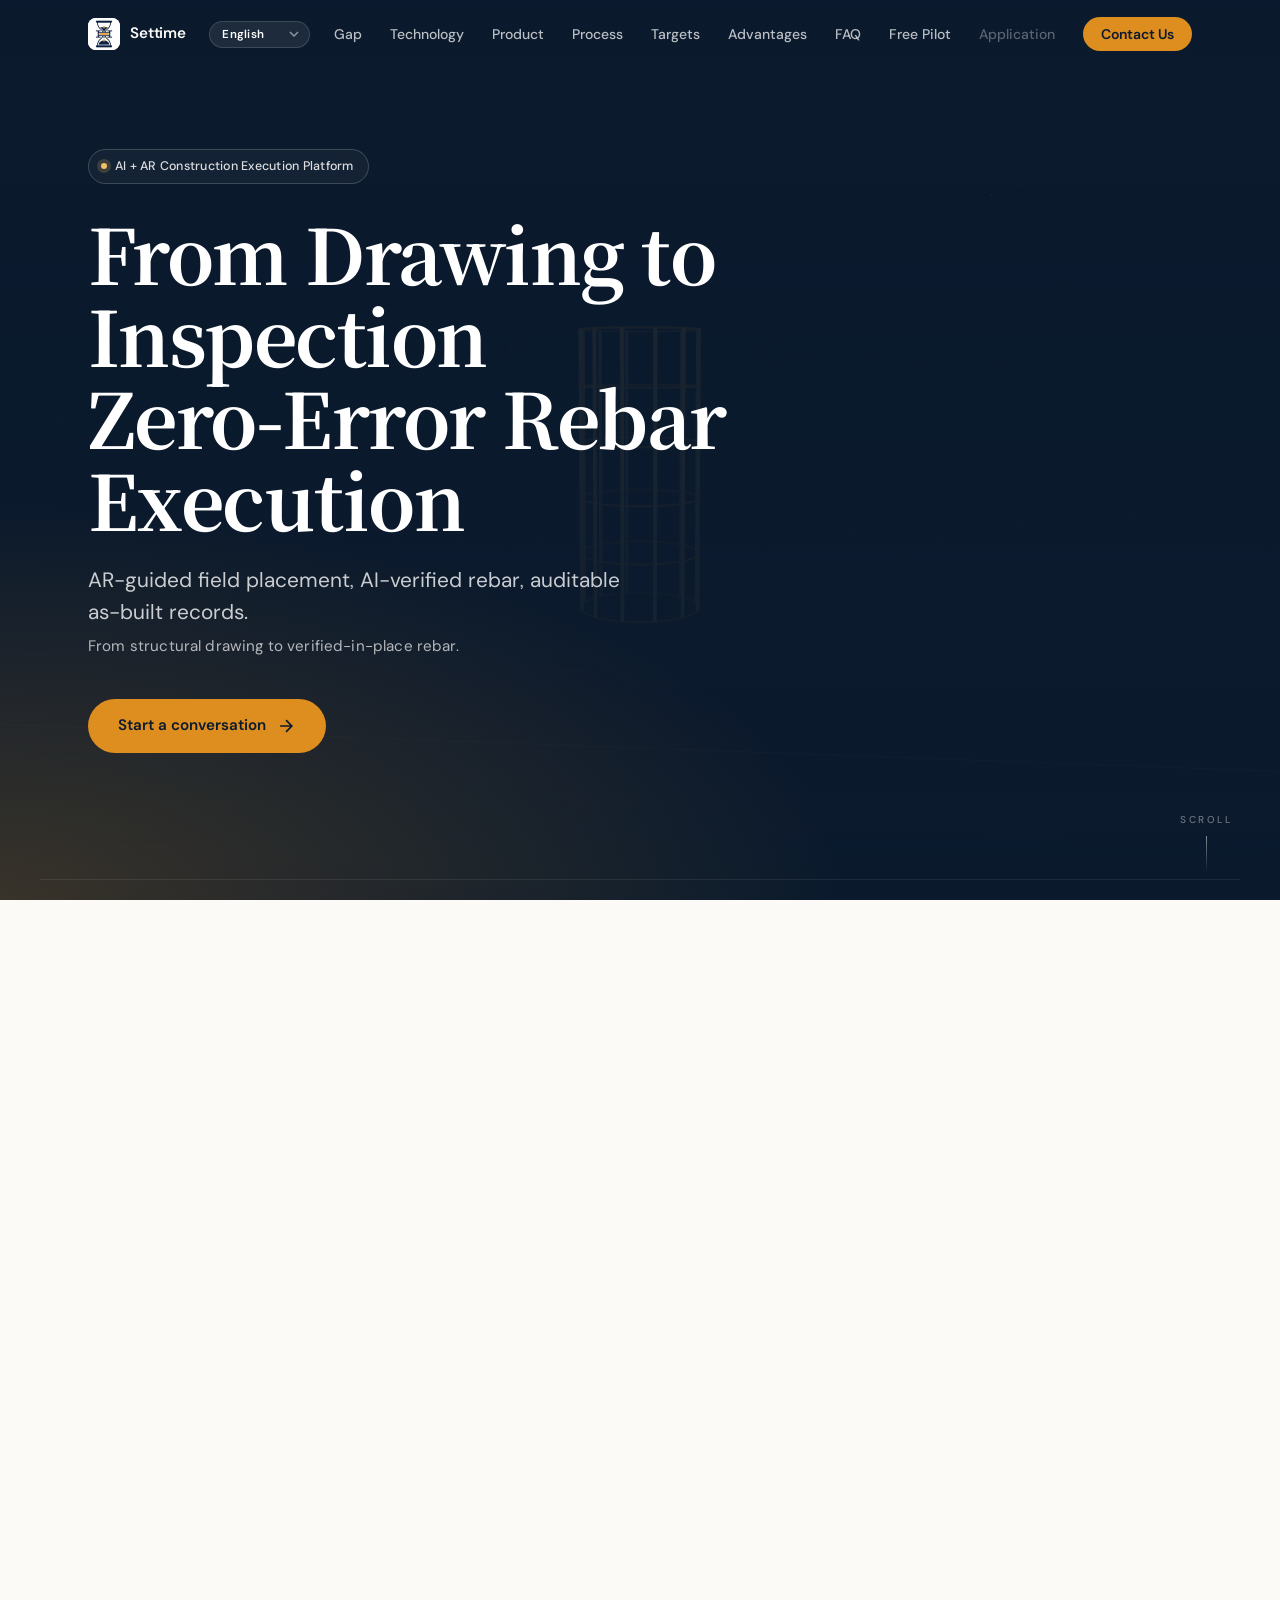
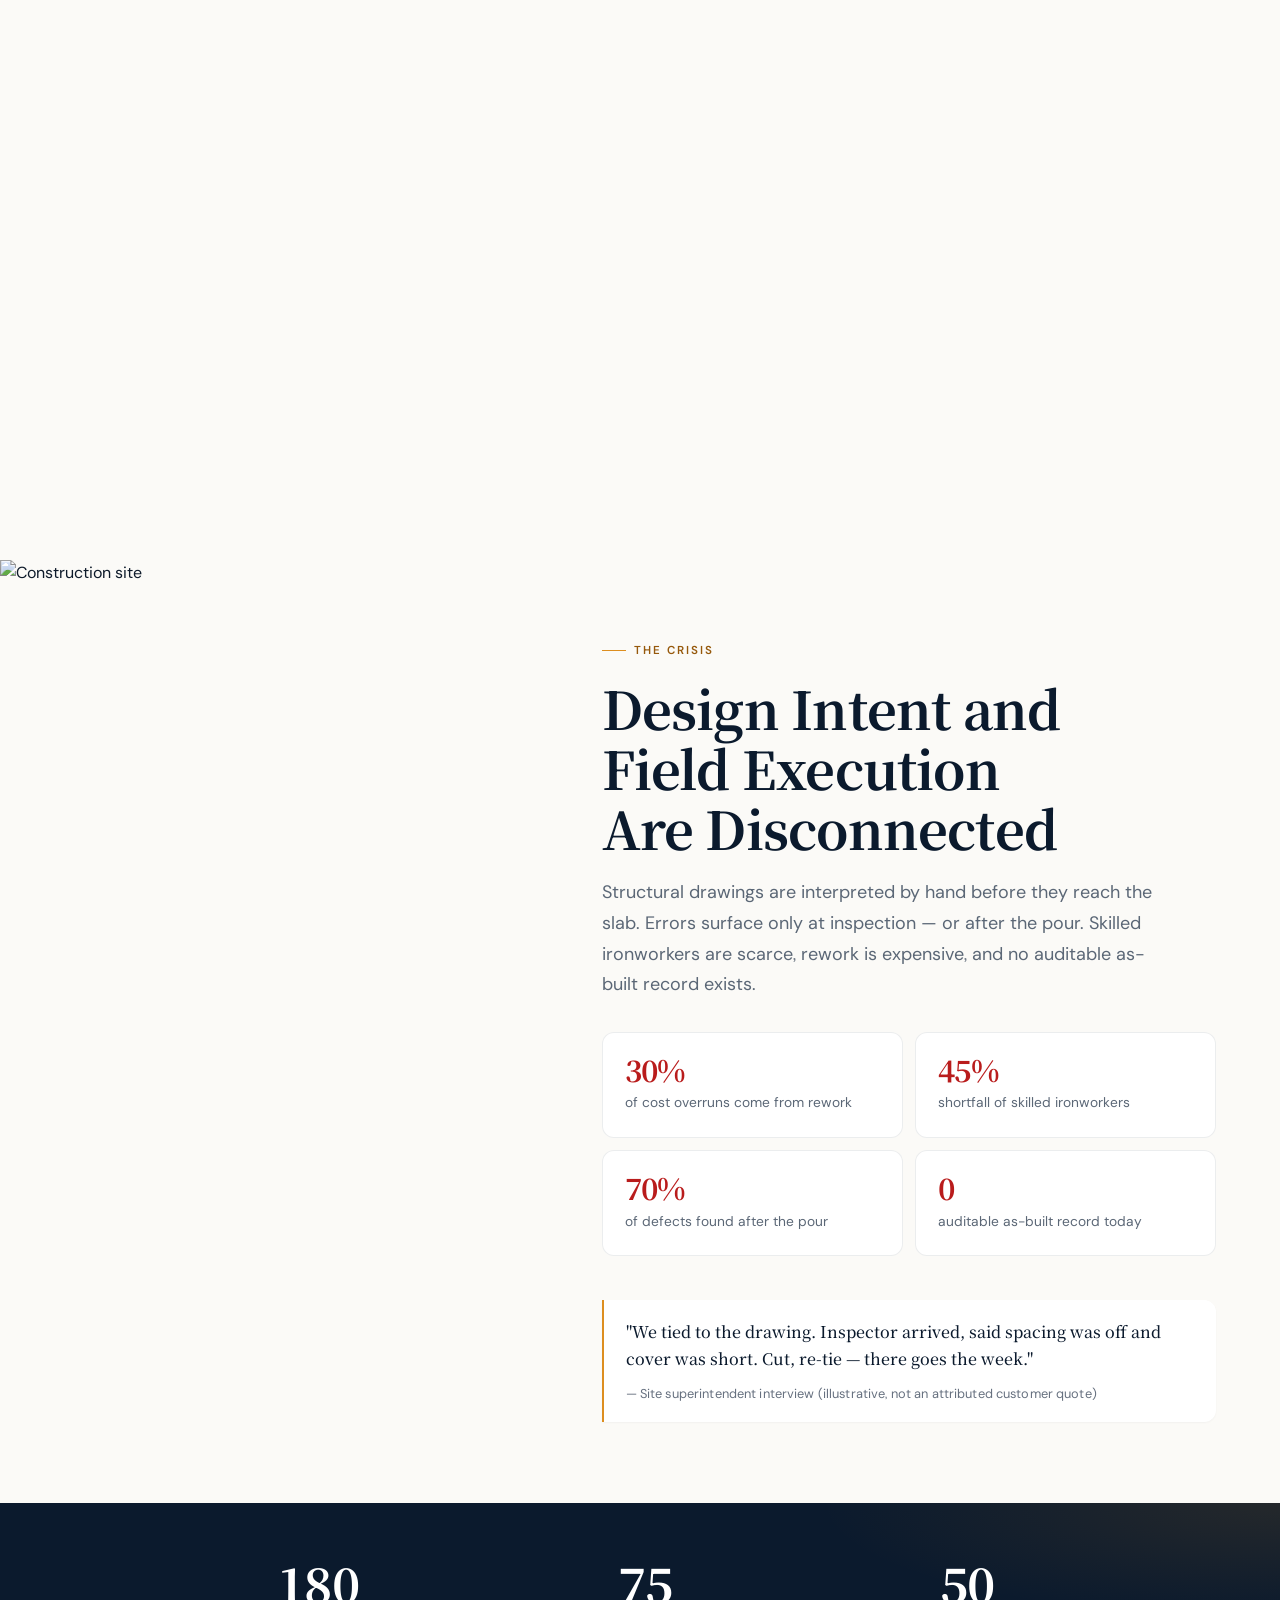
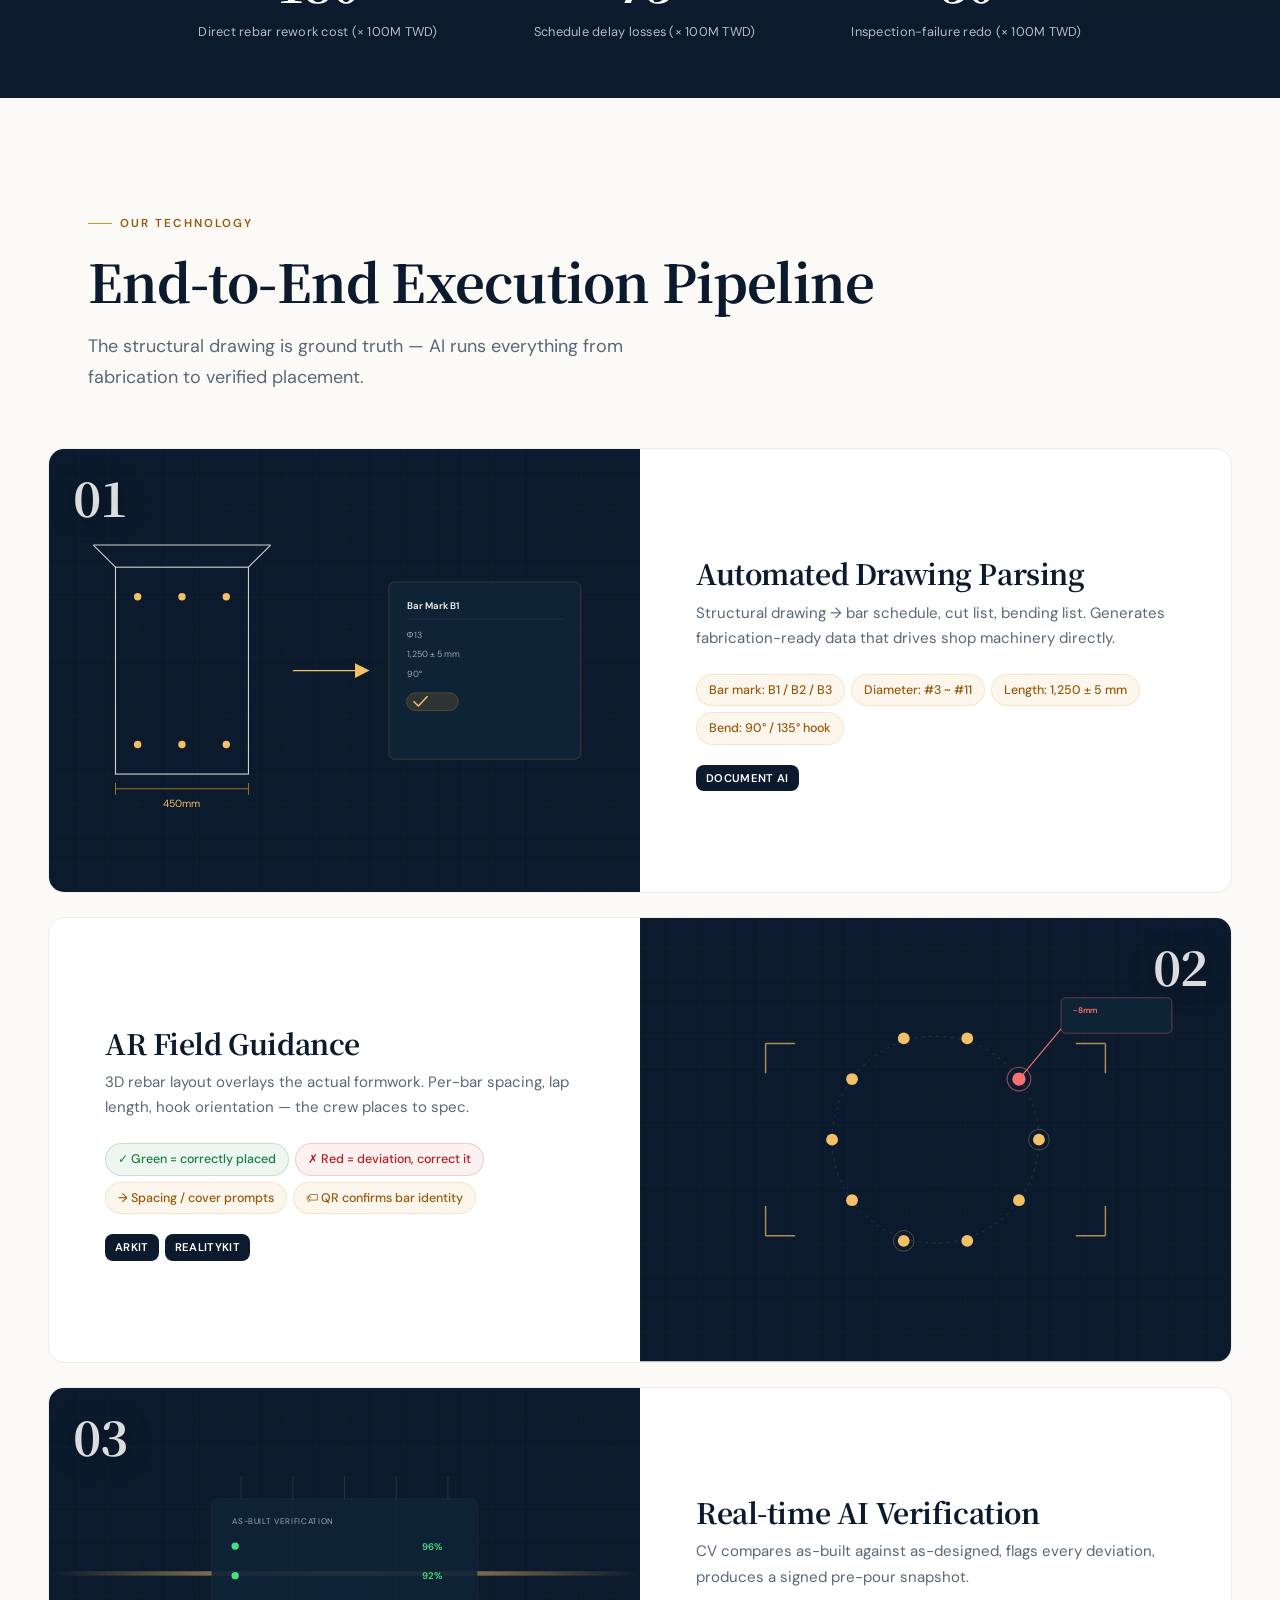
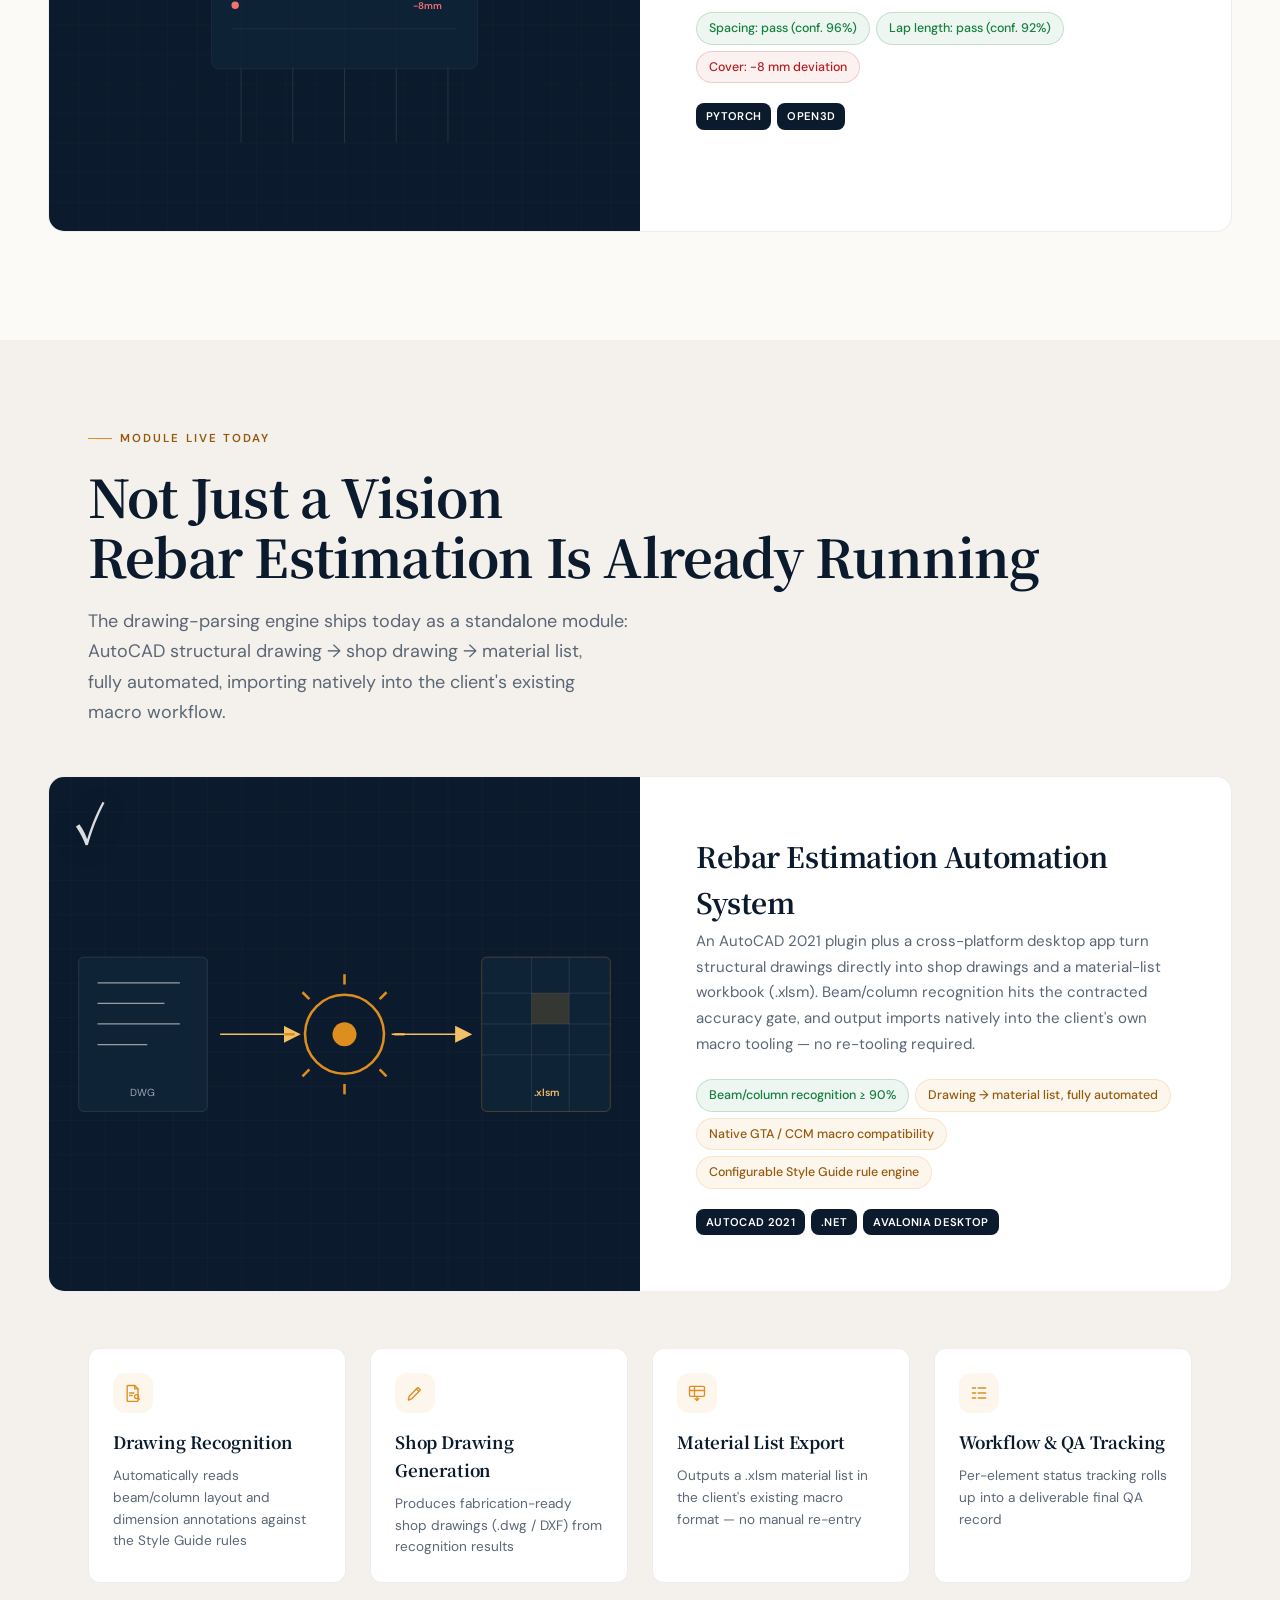
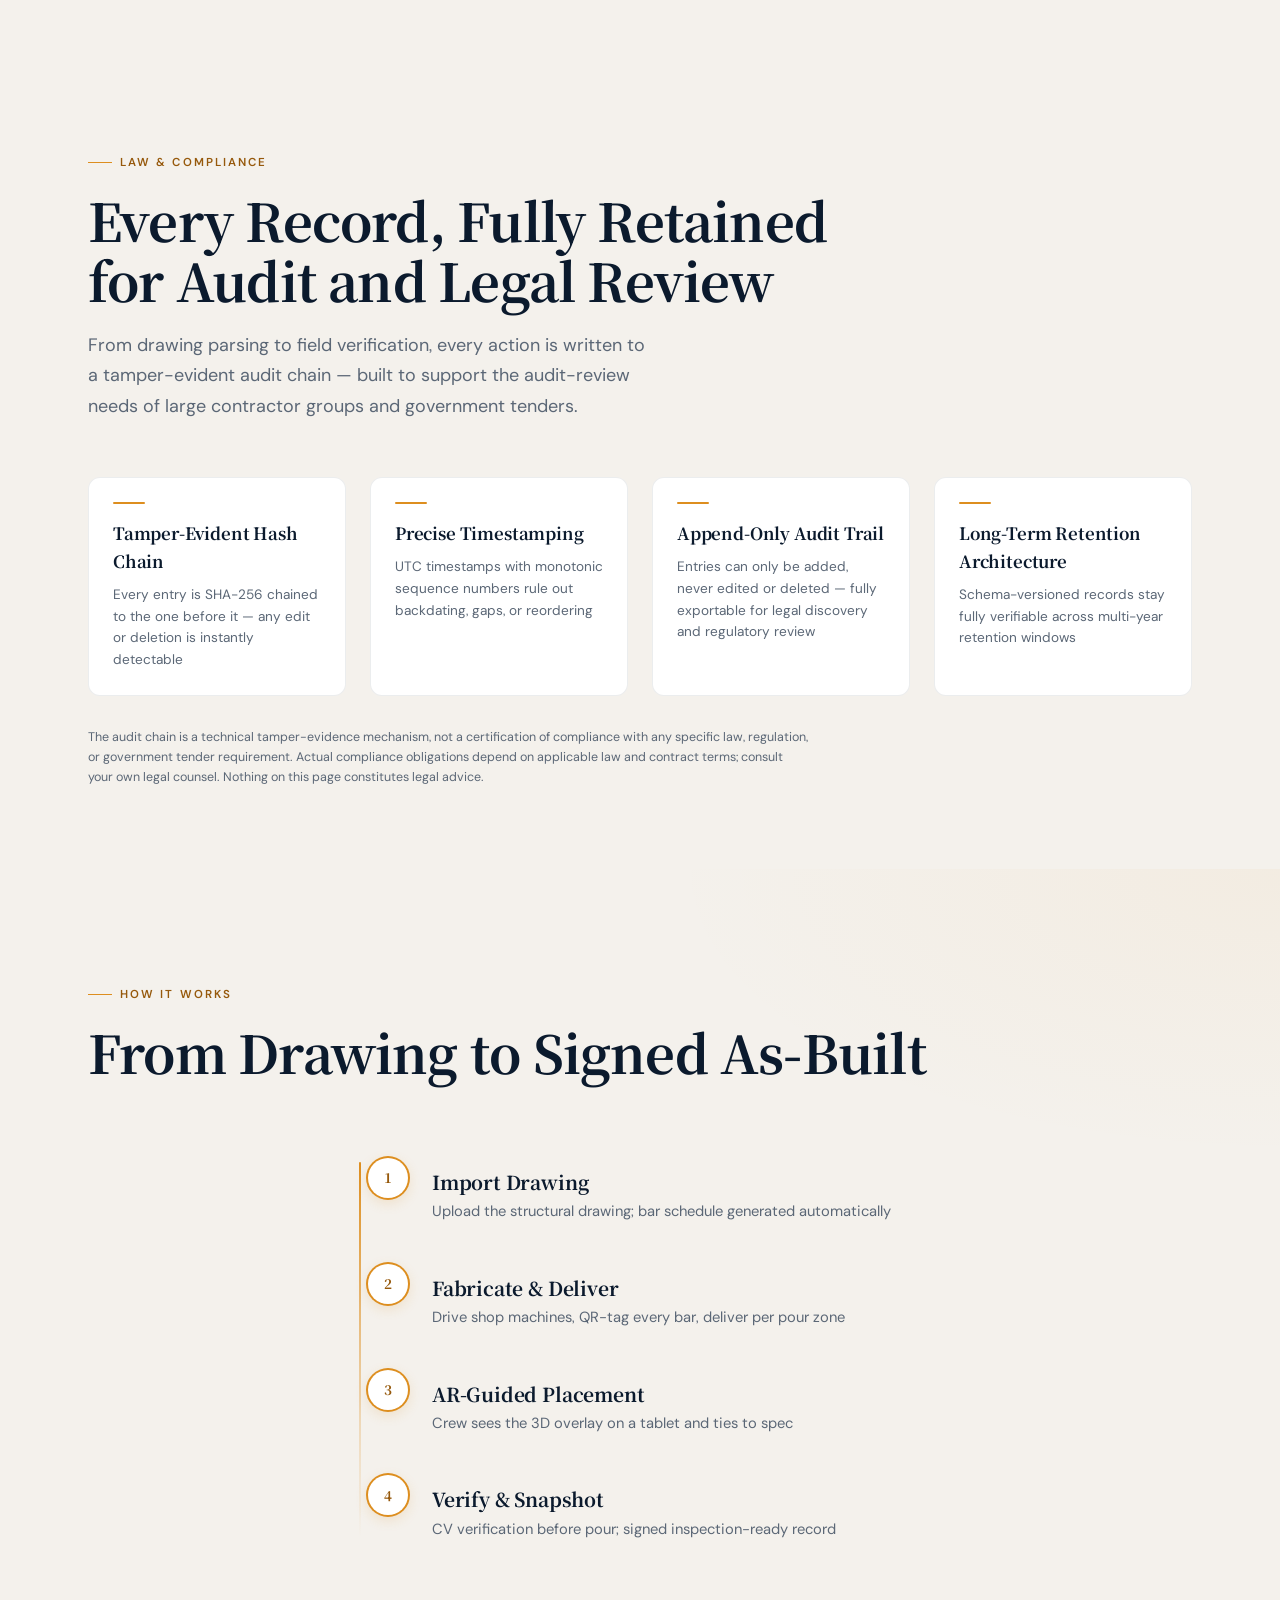
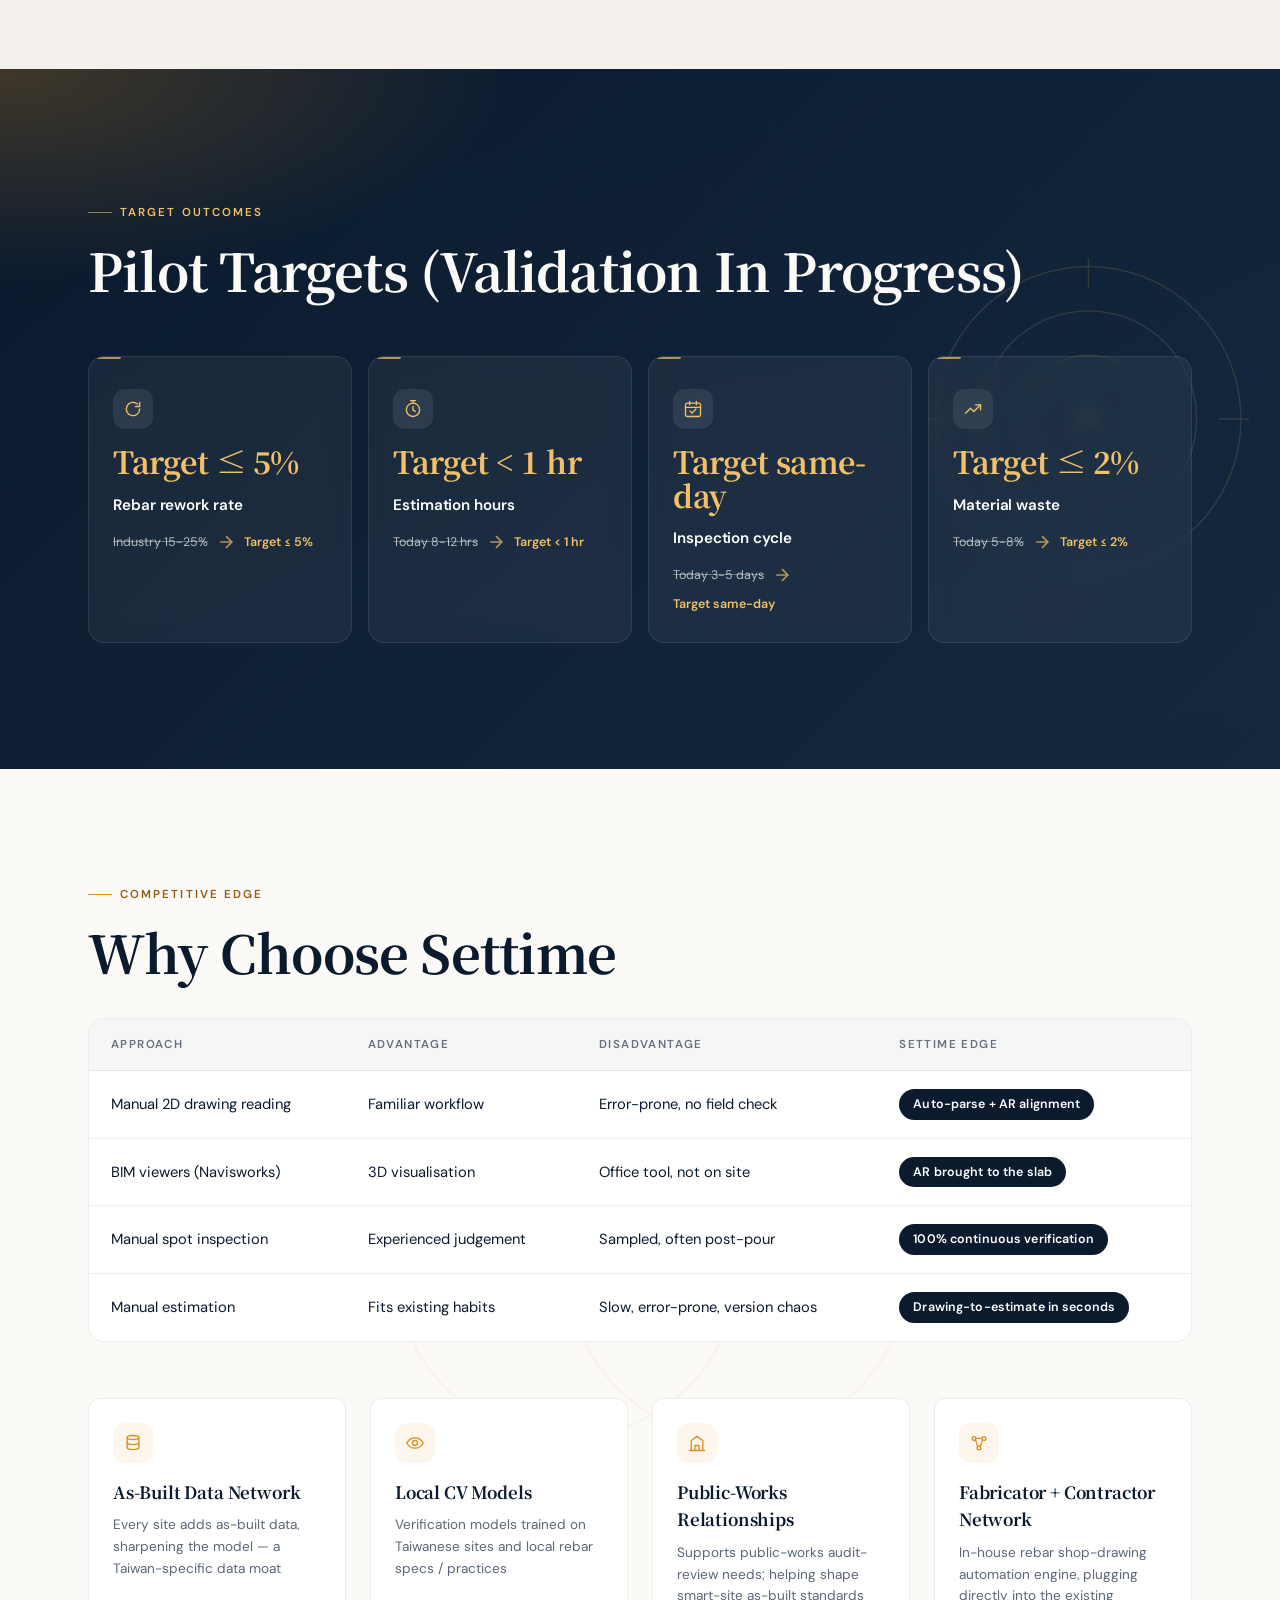
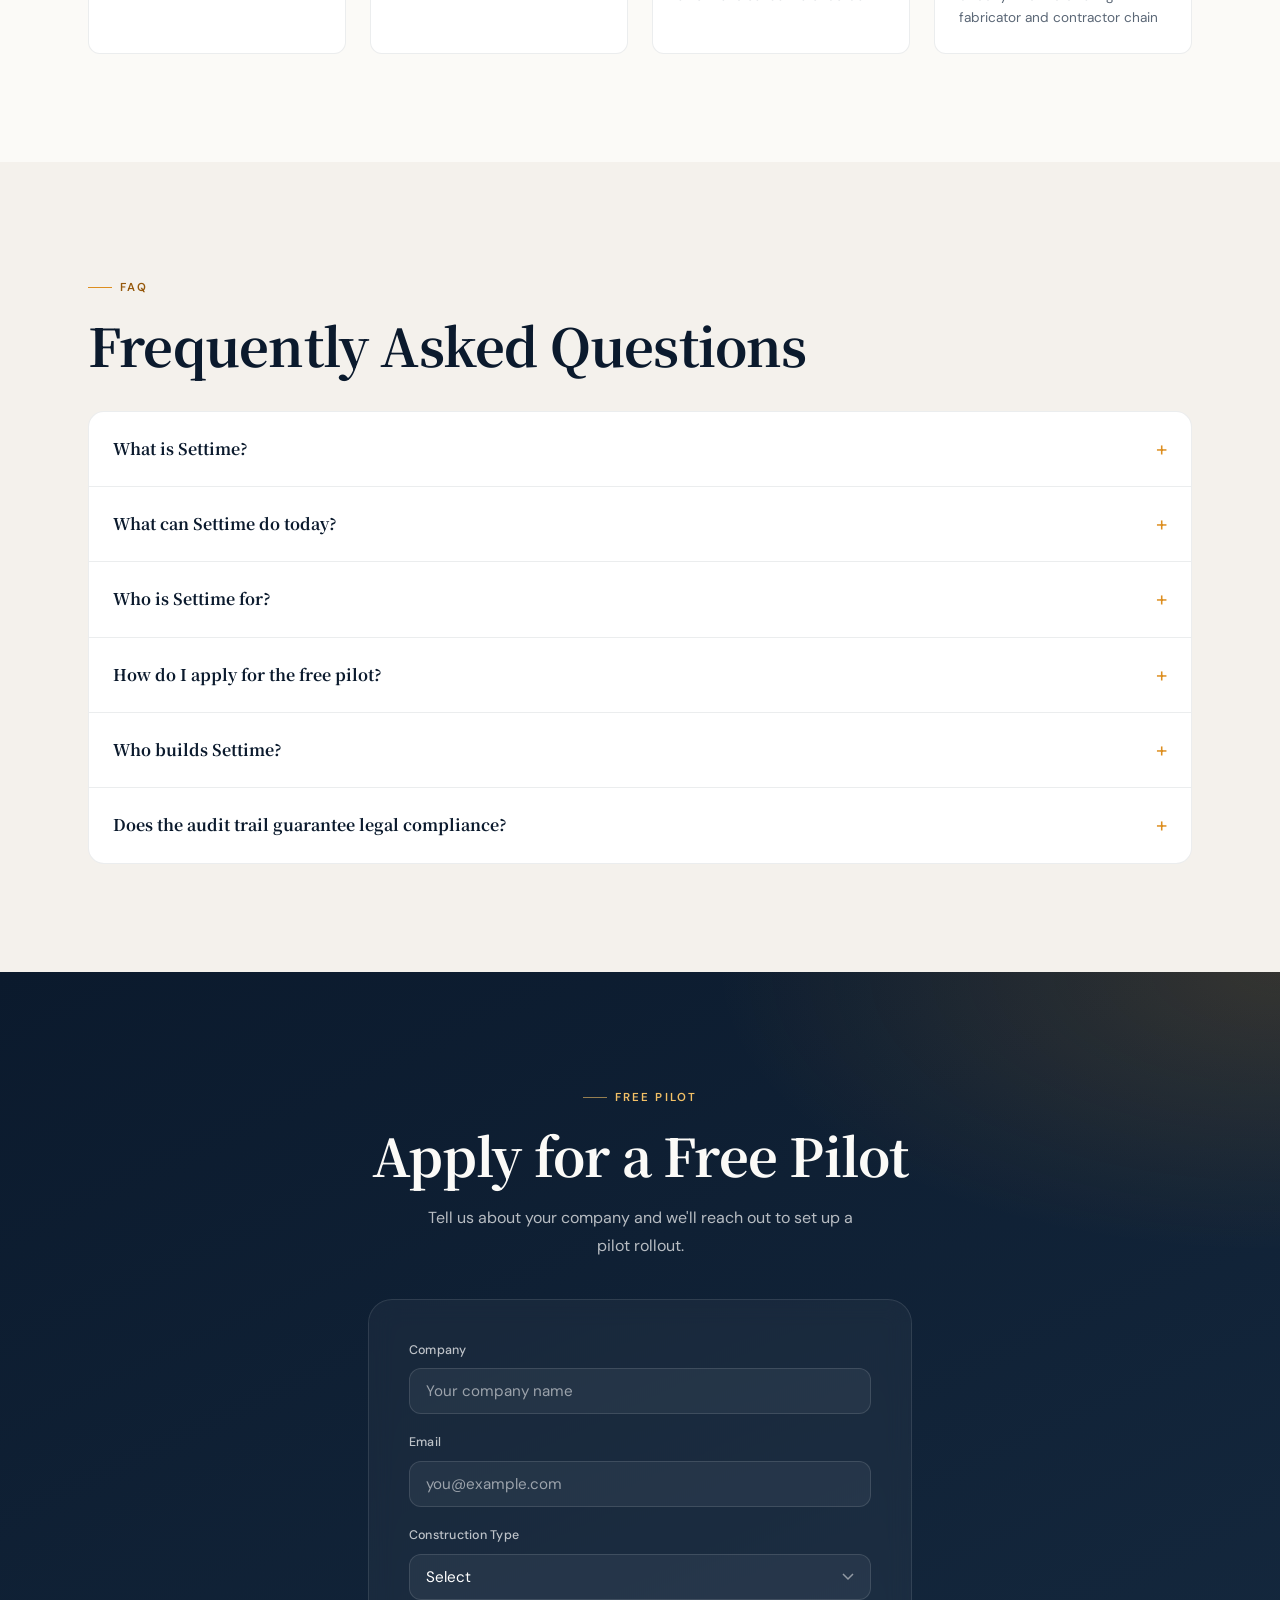
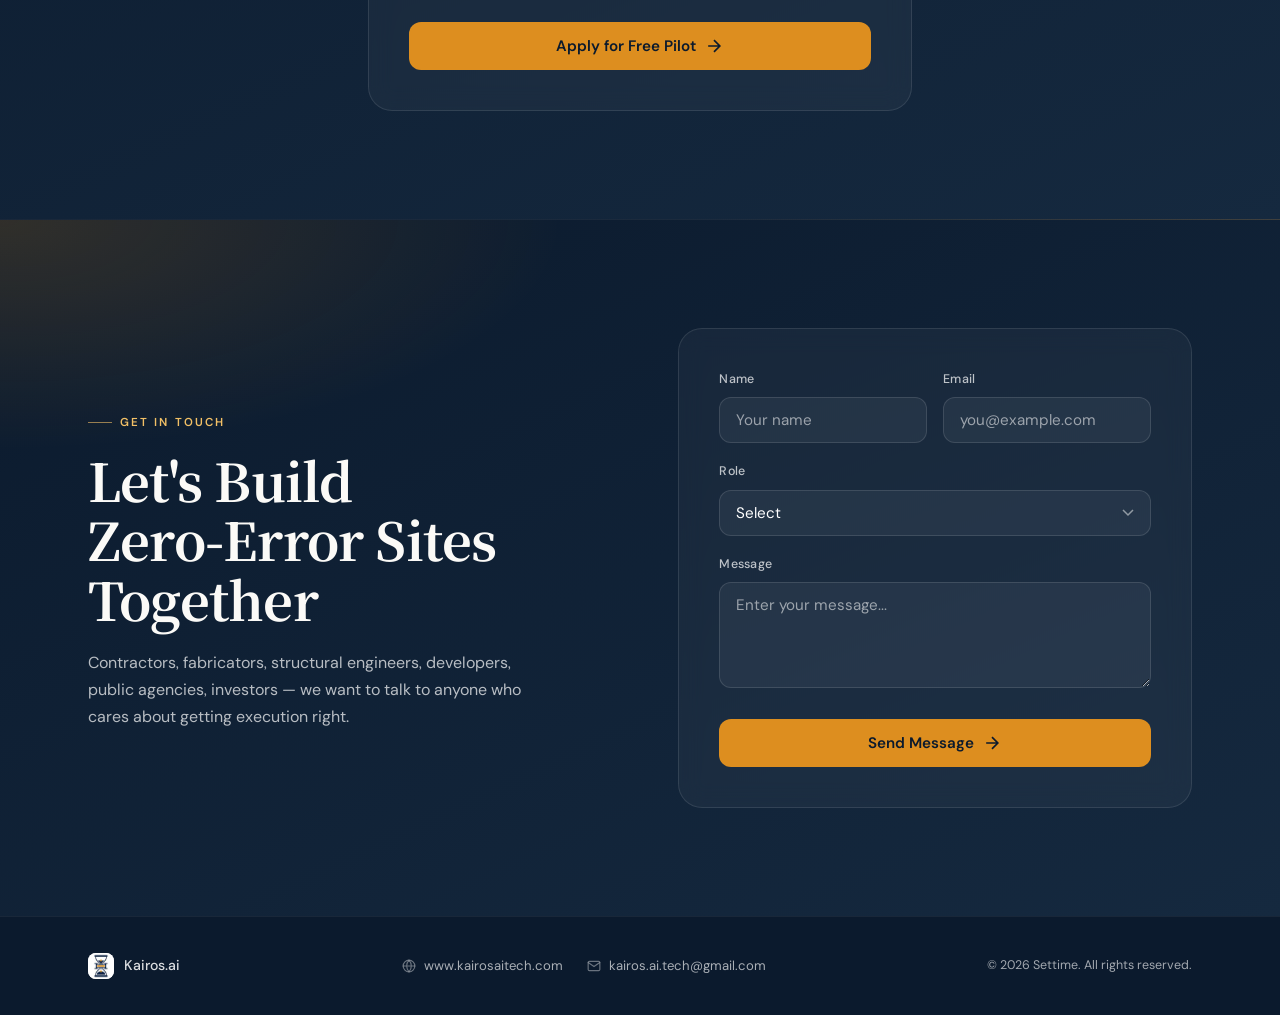
==== commit 90cb888f: "Add icons, decorative illustrations, and entrance animation to product/results/advantage sections - " ====
--- a/index.html
+++ b/index.html
@@ -509,22 +509,22 @@
     <div class="container">
       <div class="moats">
         <div class="moat fade-in" data-delay="4">
-          <div class="moat-line"></div>
+          <div class="moat-icon" aria-hidden="true"><svg viewBox="0 0 24 24" fill="none" stroke="currentColor" stroke-width="1.6" stroke-linecap="round" stroke-linejoin="round"><path d="M6 3h8l4 4v14a1 1 0 0 1-1 1H6a1 1 0 0 1-1-1V4a1 1 0 0 1 1-1Z"/><path d="M14 3v4h4"/><path d="M8 12h5M8 15h3"/><circle cx="16.3" cy="16.3" r="2.4"/><path d="M18.2 18.2 19.6 19.6"/></svg></div>
           <h3 data-i18n="product.moat1.title">施工圖辨識</h3>
           <p data-i18n="product.moat1.desc">自動判讀樑、柱配置與尺寸標註，比對 Style Guide 規則</p>
         </div>
         <div class="moat fade-in" data-delay="5">
-          <div class="moat-line"></div>
+          <div class="moat-icon" aria-hidden="true"><svg viewBox="0 0 24 24" fill="none" stroke="currentColor" stroke-width="1.6" stroke-linecap="round" stroke-linejoin="round"><path d="M4 20.5 5 16 15.5 5.5l3 3L8 19l-4 1.5Z"/><path d="M13.5 7 16.5 10"/></svg></div>
           <h3 data-i18n="product.moat2.title">加工圖自動生成</h3>
           <p data-i18n="product.moat2.desc">依辨識結果產出可送加工廠的施工圖 (.dwg / DXF)</p>
         </div>
         <div class="moat fade-in" data-delay="6">
-          <div class="moat-line"></div>
+          <div class="moat-icon" aria-hidden="true"><svg viewBox="0 0 24 24" fill="none" stroke="currentColor" stroke-width="1.6" stroke-linecap="round" stroke-linejoin="round"><rect x="3" y="4" width="18" height="12" rx="1.5"/><path d="M3 9h18M9 4v12"/><path d="M12 16.5v4.5m0 0-2.2-2.2M12 21l2.2-2.2"/></svg></div>
           <h3 data-i18n="product.moat3.title">計料表匯出</h3>
           <p data-i18n="product.moat3.desc">產出符合客戶既有巨集格式的 .xlsm 計料表，免重工轉檔</p>
         </div>
         <div class="moat fade-in" data-delay="7">
-          <div class="moat-line"></div>
+          <div class="moat-icon" aria-hidden="true"><svg viewBox="0 0 24 24" fill="none" stroke="currentColor" stroke-width="1.6" stroke-linecap="round" stroke-linejoin="round"><path d="M4 6h4m-4 6h4m-4 6h4"/><path d="M11 6h9M11 12h9M11 18h9"/></svg></div>
           <h3 data-i18n="product.moat4.title">工作流與品管追蹤</h3>
           <p data-i18n="product.moat4.desc">逐元件狀態追蹤，收斂為可交付的最終品管紀錄</p>
         </div>
@@ -615,6 +615,13 @@
     <div class="results-bg">
       <div class="results-static" aria-hidden="true"></div>
       <div class="results-overlay"></div>
+      <svg class="results-illustration" viewBox="0 0 240 240" aria-hidden="true">
+        <circle cx="120" cy="120" r="110" fill="none" stroke="currentColor" stroke-width="1"/>
+        <circle cx="120" cy="120" r="78" fill="none" stroke="currentColor" stroke-width="1"/>
+        <circle cx="120" cy="120" r="46" fill="none" stroke="currentColor" stroke-width="1"/>
+        <circle cx="120" cy="120" r="6" fill="currentColor"/>
+        <path d="M120 4v22M120 214v22M4 120h22M214 120h22" stroke="currentColor" stroke-width="1"/>
+      </svg>
     </div>
     <div class="container results-inner">
       <p class="section-label light fade-in" data-i18n="results.label">TARGET OUTCOMES 目標成效</p>
@@ -622,6 +629,7 @@
 
       <div class="results-grid">
         <div class="result-card fade-in" data-delay="2">
+          <div class="result-icon" aria-hidden="true"><svg viewBox="0 0 24 24" fill="none" stroke="currentColor" stroke-width="1.6" stroke-linecap="round" stroke-linejoin="round"><path d="M20 12a8 8 0 1 1-2.6-5.9"/><path d="M20 4v5h-5"/></svg></div>
           <span class="result-metric" data-i18n="results.r1.metric">目標 ≤ 5%</span>
           <h3 data-i18n="results.r1.title">鋼筋返工率</h3>
           <p class="result-compare">
@@ -631,6 +639,7 @@
           </p>
         </div>
         <div class="result-card fade-in" data-delay="3">
+          <div class="result-icon" aria-hidden="true"><svg viewBox="0 0 24 24" fill="none" stroke="currentColor" stroke-width="1.6" stroke-linecap="round" stroke-linejoin="round"><circle cx="12" cy="13" r="8"/><path d="M12 9v4l3 2"/><path d="M9 2h6M12 2v3"/></svg></div>
           <span class="result-metric" data-i18n="results.r2.metric">目標 &lt; 1 小時</span>
           <h3 data-i18n="results.r2.title">估算與下料工時</h3>
           <p class="result-compare">
@@ -640,6 +649,7 @@
           </p>
         </div>
         <div class="result-card fade-in" data-delay="4">
+          <div class="result-icon" aria-hidden="true"><svg viewBox="0 0 24 24" fill="none" stroke="currentColor" stroke-width="1.6" stroke-linecap="round" stroke-linejoin="round"><rect x="3" y="5" width="18" height="16" rx="2"/><path d="M3 10h18M8 3v4M16 3v4"/><path d="M8.5 14.5 11 17l4.5-5"/></svg></div>
           <span class="result-metric" data-i18n="results.r3.metric">目標 同日</span>
           <h3 data-i18n="results.r3.title">驗收週期</h3>
           <p class="result-compare">
@@ -649,6 +659,7 @@
           </p>
         </div>
         <div class="result-card fade-in" data-delay="5">
+          <div class="result-icon" aria-hidden="true"><svg viewBox="0 0 24 24" fill="none" stroke="currentColor" stroke-width="1.6" stroke-linecap="round" stroke-linejoin="round"><path d="M3 17l6-6 4 4 8-8"/><path d="M15 7h6v6"/></svg></div>
           <span class="result-metric" data-i18n="results.r4.metric">目標 ≤ 2%</span>
           <h3 data-i18n="results.r4.title">鋼筋廢料率</h3>
           <p class="result-compare">
@@ -663,6 +674,10 @@
 
   <!-- ===== ADVANTAGE ===== -->
   <section class="advantage" id="advantage">
+    <svg class="advantage-illustration" viewBox="0 0 240 240" aria-hidden="true">
+      <circle cx="90" cy="120" r="70" fill="none" stroke="currentColor" stroke-width="1"/>
+      <circle cx="160" cy="120" r="70" fill="none" stroke="currentColor" stroke-width="1"/>
+    </svg>
     <div class="container">
       <p class="section-label fade-in" data-i18n="advantage.label">COMPETITIVE EDGE 競爭優勢</p>
       <h2 class="section-heading fade-in" data-delay="1" data-i18n="advantage.heading">為什麼選擇 Settime</h2>
@@ -708,22 +723,22 @@
 
       <div class="moats">
         <div class="moat fade-in" data-delay="3">
-          <div class="moat-line"></div>
+          <div class="moat-icon" aria-hidden="true"><svg viewBox="0 0 24 24" fill="none" stroke="currentColor" stroke-width="1.6" stroke-linecap="round" stroke-linejoin="round"><ellipse cx="12" cy="5.5" rx="7" ry="2.5"/><path d="M5 5.5v6c0 1.4 3.1 2.5 7 2.5s7-1.1 7-2.5v-6"/><path d="M5 11.5v6c0 1.4 3.1 2.5 7 2.5s7-1.1 7-2.5v-6"/></svg></div>
           <h3 data-i18n="advantage.moat1.title">竣工資料庫</h3>
           <p data-i18n="advantage.moat1.desc">每一個案場累積 as-built 資料，模型越用越準，形成台灣專屬資料護城河</p>
         </div>
         <div class="moat fade-in" data-delay="4">
-          <div class="moat-line"></div>
+          <div class="moat-icon" aria-hidden="true"><svg viewBox="0 0 24 24" fill="none" stroke="currentColor" stroke-width="1.6" stroke-linecap="round" stroke-linejoin="round"><path d="M2 12s3.7-6.2 10-6.2S22 12 22 12s-3.7 6.2-10 6.2S2 12 2 12Z"/><circle cx="12" cy="12" r="3"/></svg></div>
           <h3 data-i18n="advantage.moat2.title">本地 CV 模型</h3>
           <p data-i18n="advantage.moat2.desc">以台灣工地實拍訓練的鋼筋驗證模型，對國產鋼筋規格與工法最敏感</p>
         </div>
         <div class="moat fade-in" data-delay="5">
-          <div class="moat-line"></div>
+          <div class="moat-icon" aria-hidden="true"><svg viewBox="0 0 24 24" fill="none" stroke="currentColor" stroke-width="1.6" stroke-linecap="round" stroke-linejoin="round"><path d="M3 21h18"/><path d="M5 21V9l7-5 7 5v12"/><path d="M9.5 21v-6h5v6"/></svg></div>
           <h3 data-i18n="advantage.moat3.title">公共工程關係</h3>
           <p data-i18n="advantage.moat3.desc">支援公共工程稽核審查需求，主動參與制定智慧工地竣工紀錄標準</p>
         </div>
         <div class="moat fade-in" data-delay="6">
-          <div class="moat-line"></div>
+          <div class="moat-icon" aria-hidden="true"><svg viewBox="0 0 24 24" fill="none" stroke="currentColor" stroke-width="1.6" stroke-linecap="round" stroke-linejoin="round"><circle cx="6" cy="6.5" r="2.2"/><circle cx="18" cy="6.5" r="2.2"/><circle cx="12" cy="18" r="2.2"/><path d="M7.7 7.9 10.4 16.2M16.3 7.9 13.6 16.2M8.2 6.5h7.6"/></svg></div>
           <h3 data-i18n="advantage.moat4.title">加工廠 / 營造廠網絡</h3>
           <p data-i18n="advantage.moat4.desc">自主研發鋼筋施工圖自動化引擎，直接串接加工廠與營造廠的既有產業鏈</p>
         </div>
--- a/styles.css
+++ b/styles.css
@@ -194,6 +194,8 @@
 
 @media (prefers-reduced-motion: reduce) {
   .fade-in { opacity: 1; transform: none; transition: none; }
+  .moat-icon,
+  .result-icon { opacity: 1; transform: none; transition: none; }
 }
 
 /* ===== Navbar ===== */
@@ -1124,6 +1126,35 @@
   transform: translateY(-3px);
 }
 
+.result-icon {
+  width: 40px;
+  height: 40px;
+  border-radius: var(--r-md);
+  background: rgba(255, 255, 255, 0.08);
+  color: var(--accent-gold-light);
+  display: flex;
+  align-items: center;
+  justify-content: center;
+  margin-bottom: 16px;
+  opacity: 0;
+  transform: scale(0.5) rotate(10deg);
+  transition: transform 0.5s var(--ease-out-expo) 0.1s, opacity 0.4s ease 0.1s;
+}
+
+.result-icon svg {
+  width: 20px;
+  height: 20px;
+}
+
+.fade-in.visible .result-icon {
+  opacity: 1;
+  transform: scale(1) rotate(0deg);
+}
+
+.result-card:hover .result-icon {
+  transform: scale(1.08) rotate(4deg);
+}
+
 .result-metric {
   display: block;
   font-family: var(--font-display);
@@ -1273,6 +1304,70 @@
   font-size: 0.85rem;
   color: var(--text-muted);
   line-height: 1.6;
+}
+
+.moat-icon {
+  width: 40px;
+  height: 40px;
+  border-radius: var(--r-md);
+  background: var(--gold-soft);
+  color: var(--gold);
+  display: flex;
+  align-items: center;
+  justify-content: center;
+  margin-bottom: 16px;
+  opacity: 0;
+  transform: scale(0.5) rotate(-10deg);
+  transition: transform 0.5s var(--ease-out-expo) 0.1s, opacity 0.4s ease 0.1s;
+}
+
+.moat-icon svg {
+  width: 20px;
+  height: 20px;
+}
+
+.fade-in.visible .moat-icon {
+  opacity: 1;
+  transform: scale(1) rotate(0deg);
+}
+
+.moat:hover .moat-icon {
+  transform: scale(1.08) rotate(-4deg);
+}
+
+/* ===== Section decorative watermarks (results / advantage) ===== */
+.results-illustration {
+  position: absolute;
+  top: 50%;
+  right: clamp(-40px, 2vw, 40px);
+  transform: translateY(-50%);
+  width: clamp(200px, 26vw, 340px);
+  height: clamp(200px, 26vw, 340px);
+  color: var(--accent-gold-light);
+  opacity: 0.14;
+  pointer-events: none;
+}
+
+.advantage {
+  position: relative;
+}
+
+.advantage > .container {
+  position: relative;
+  z-index: 1;
+}
+
+.advantage-illustration {
+  position: absolute;
+  top: 50%;
+  left: 50%;
+  transform: translate(-50%, -50%);
+  width: clamp(320px, 46vw, 620px);
+  height: clamp(320px, 46vw, 620px);
+  color: var(--gold);
+  opacity: 0.05;
+  pointer-events: none;
+  z-index: 0;
 }
 
 .compliance-disclaimer {
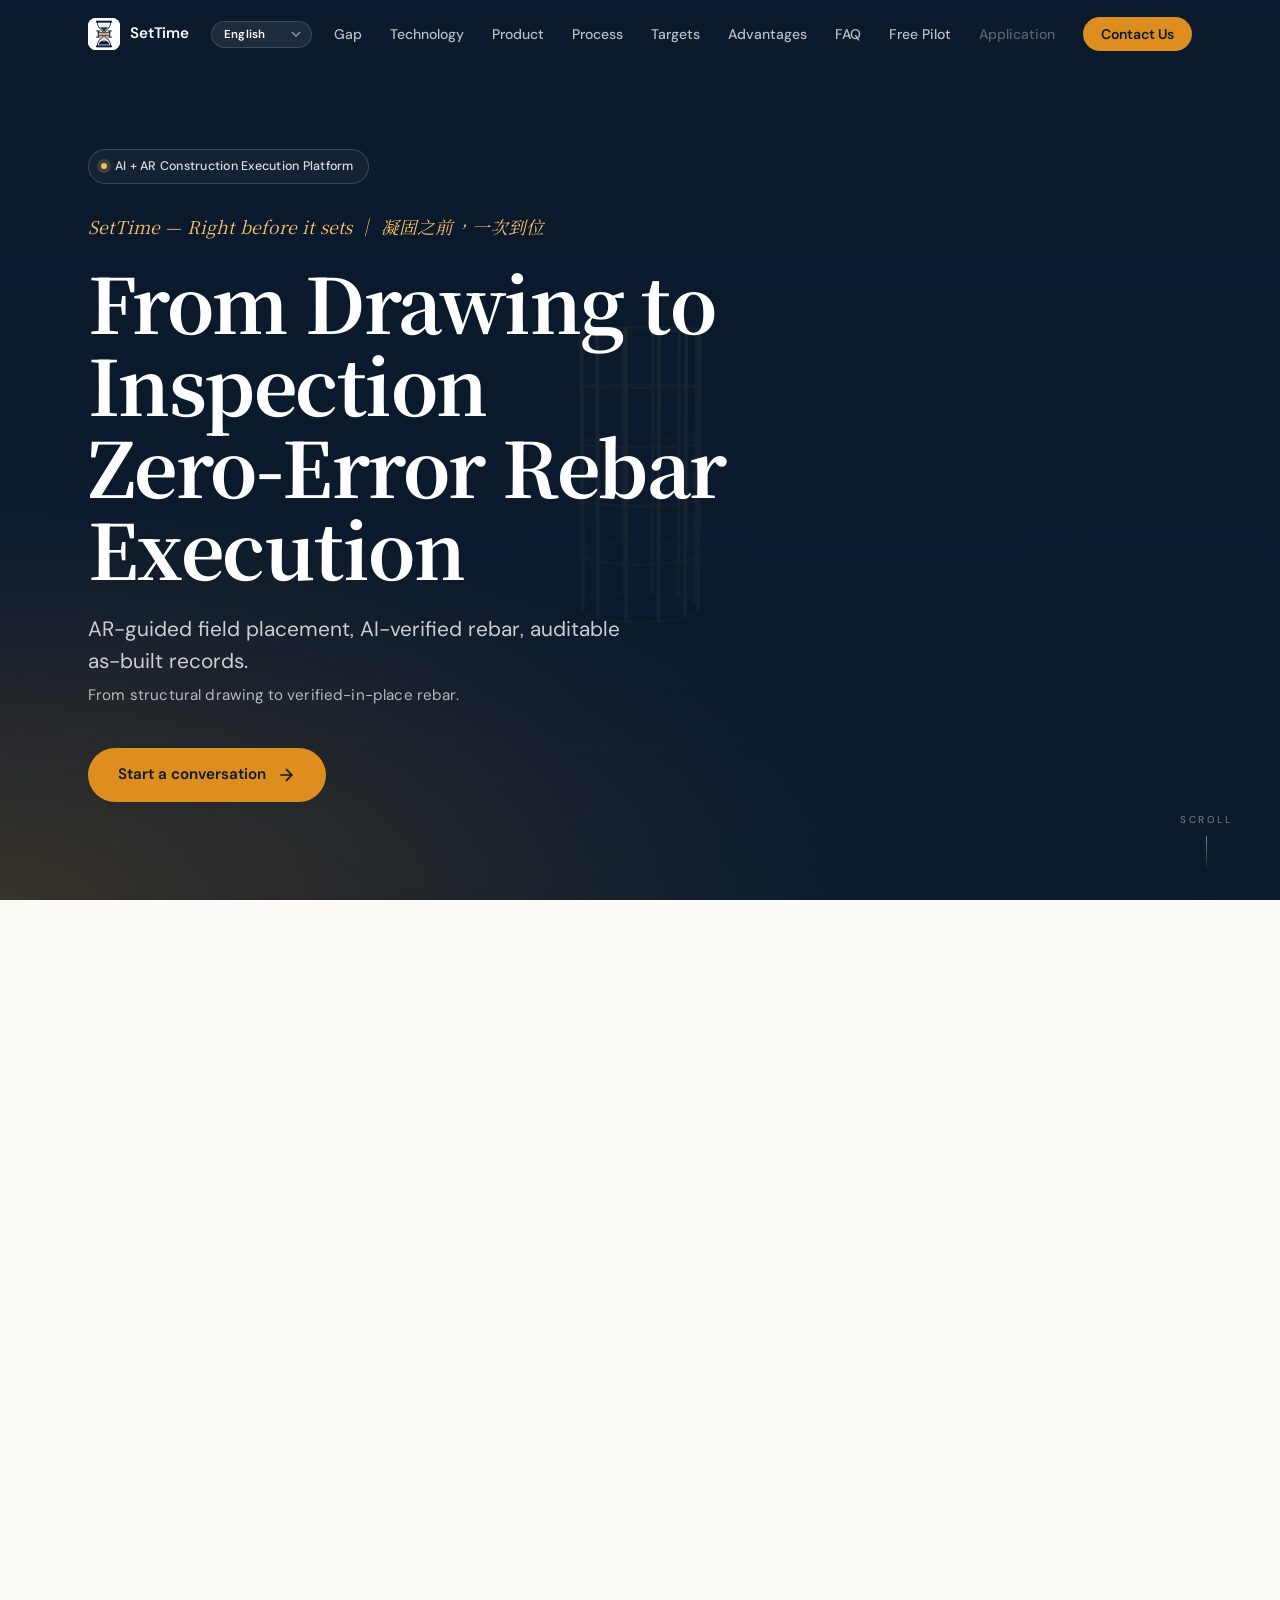
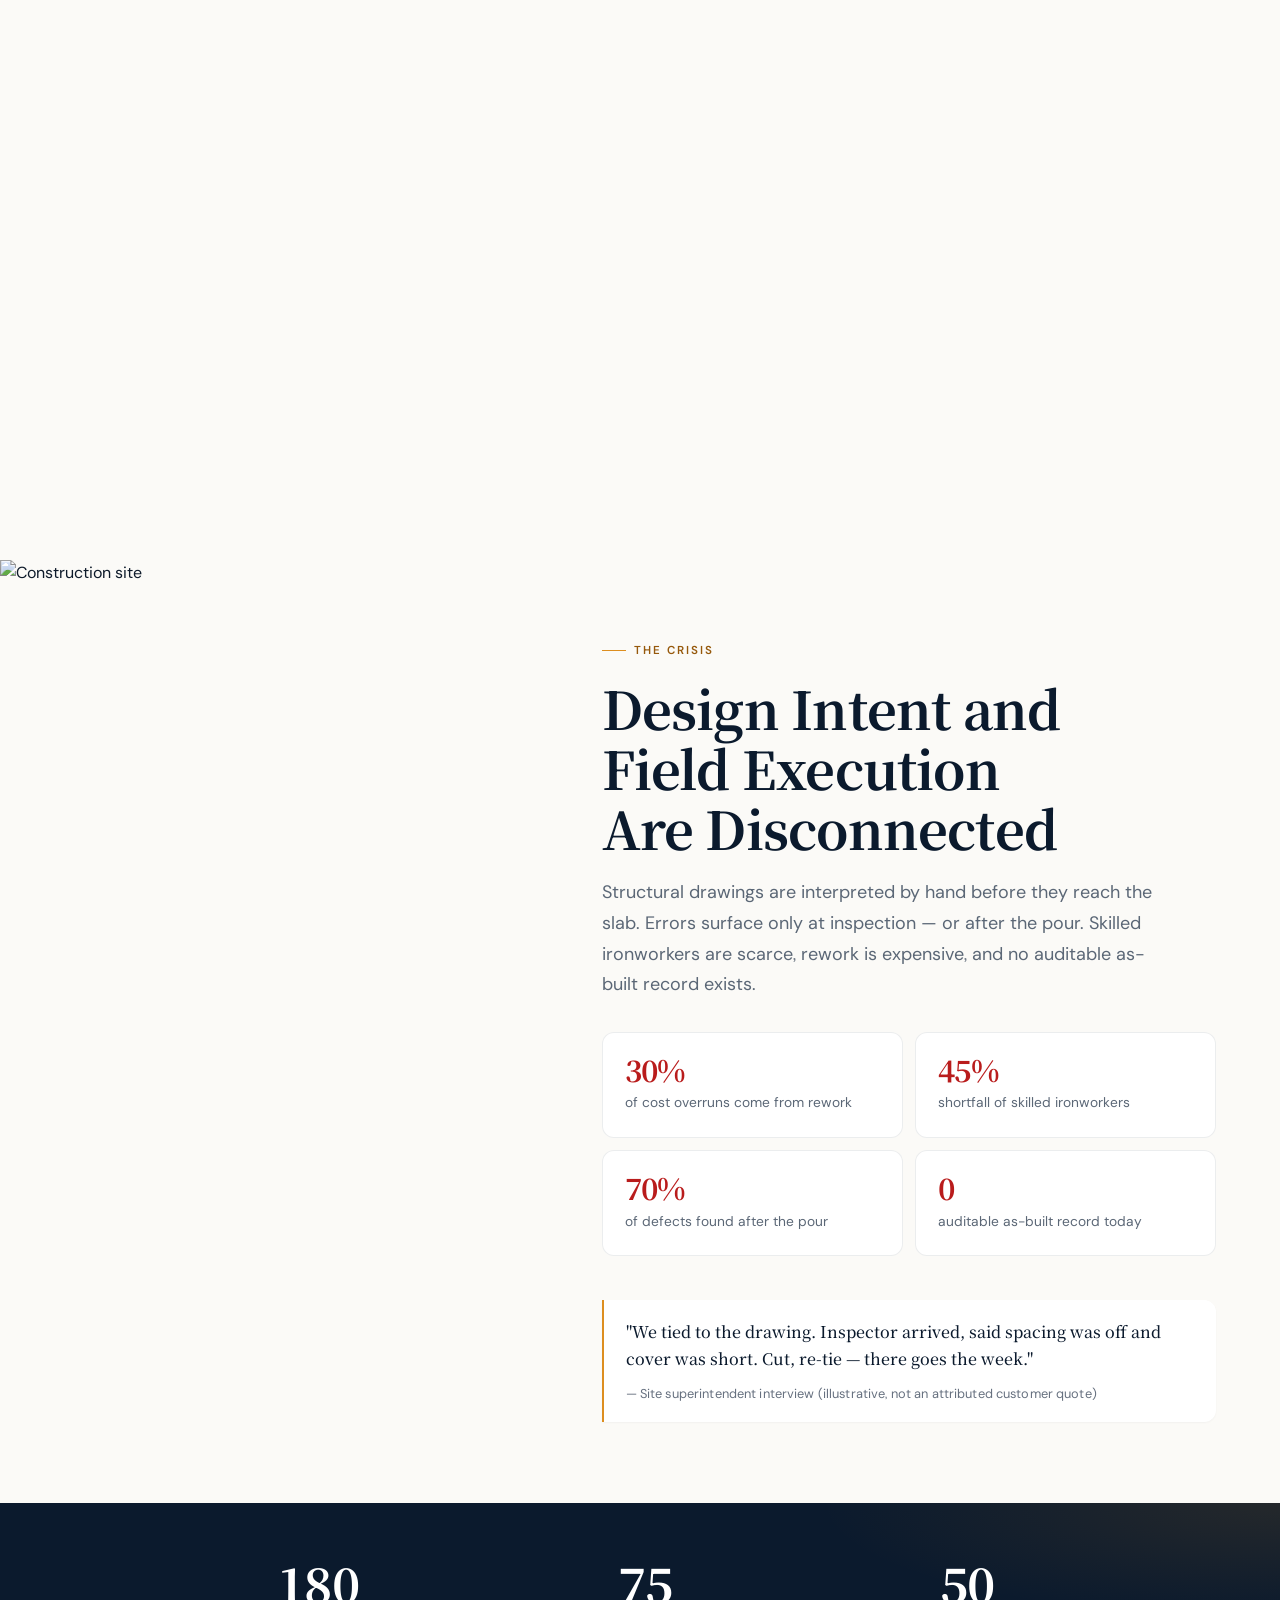
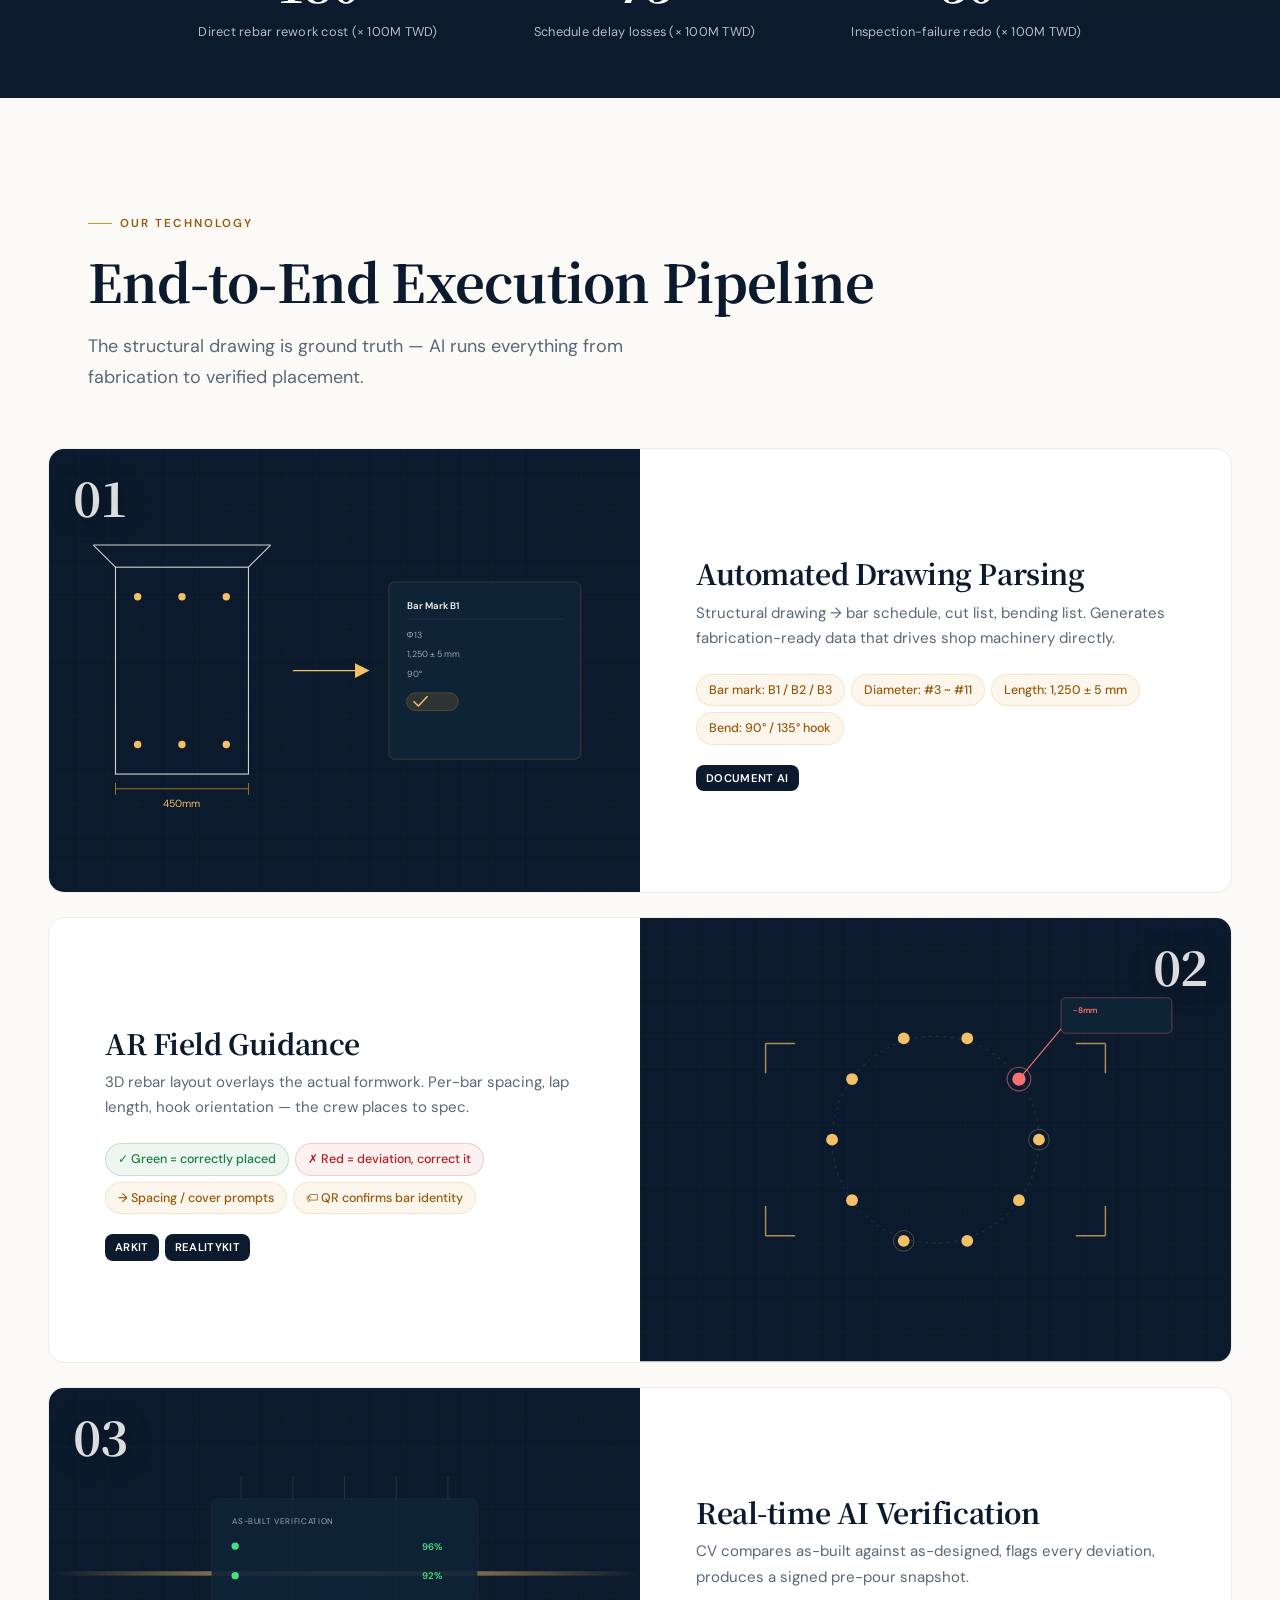
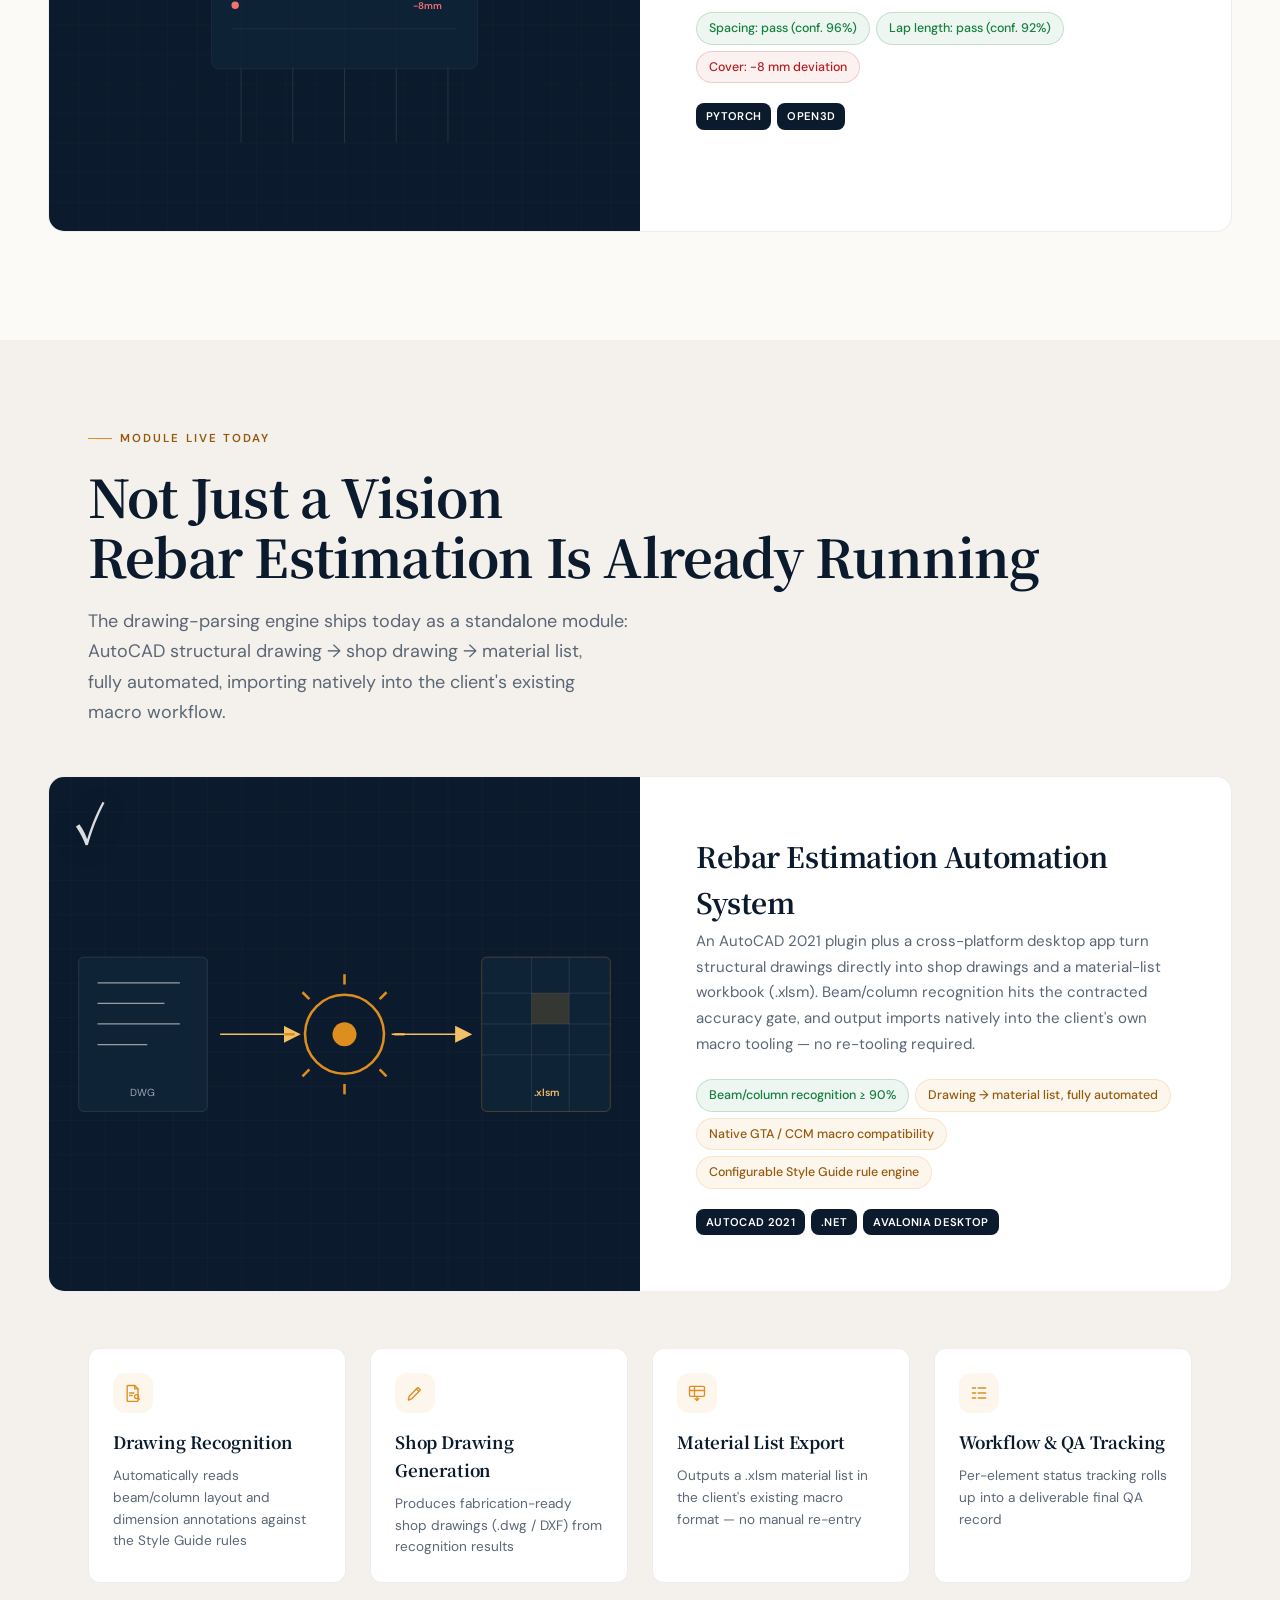
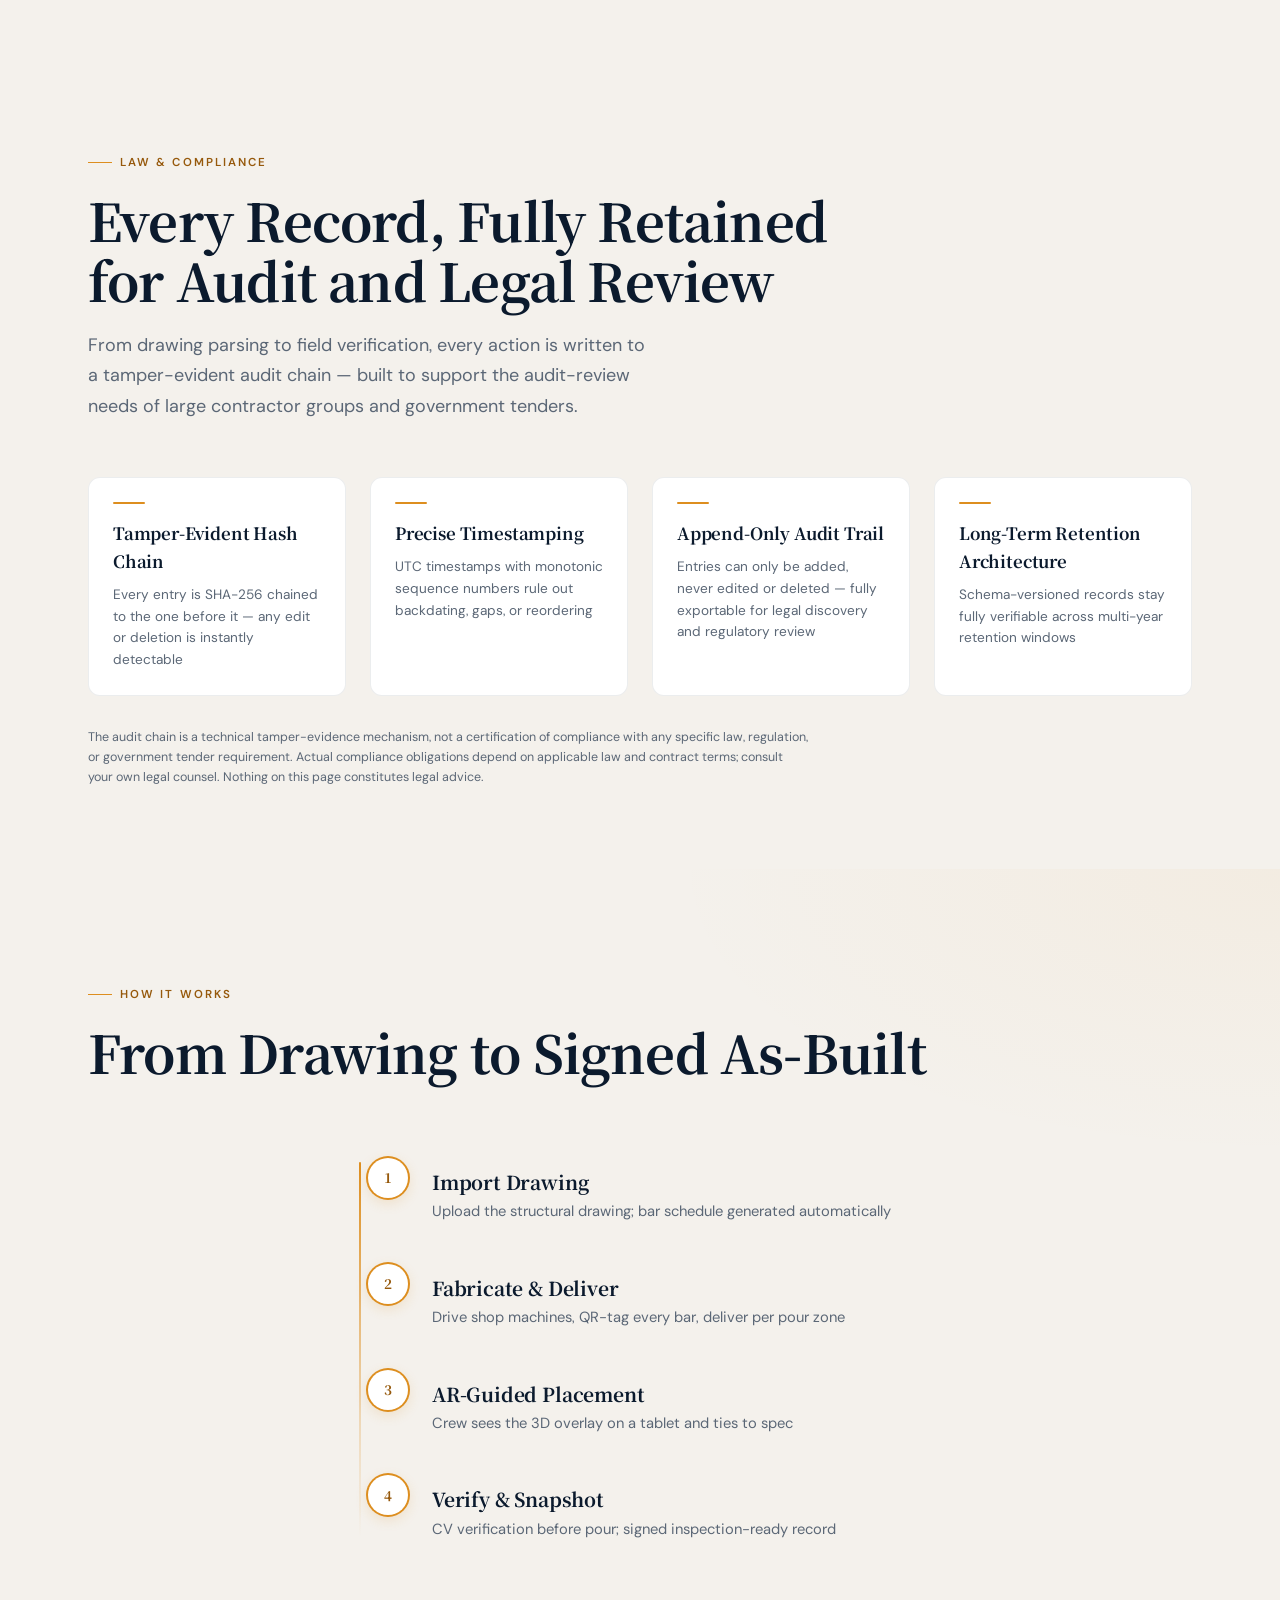
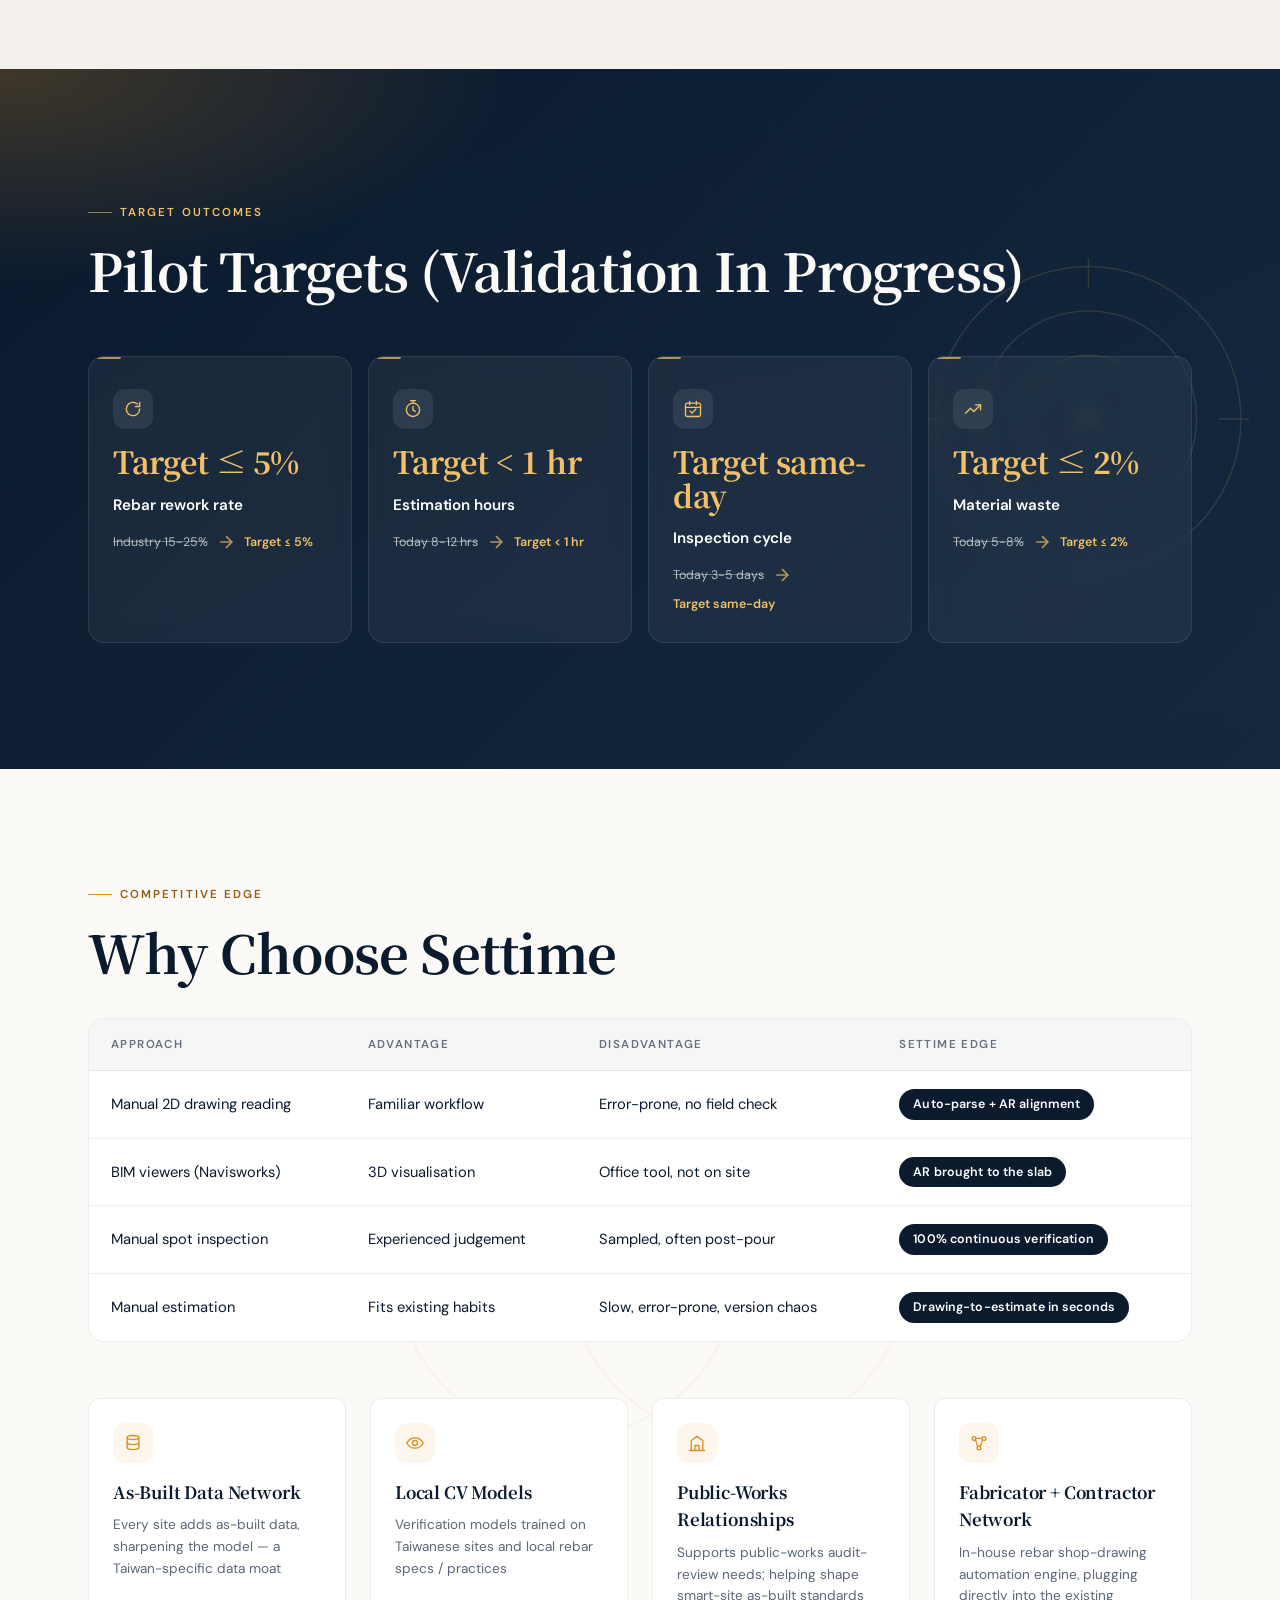
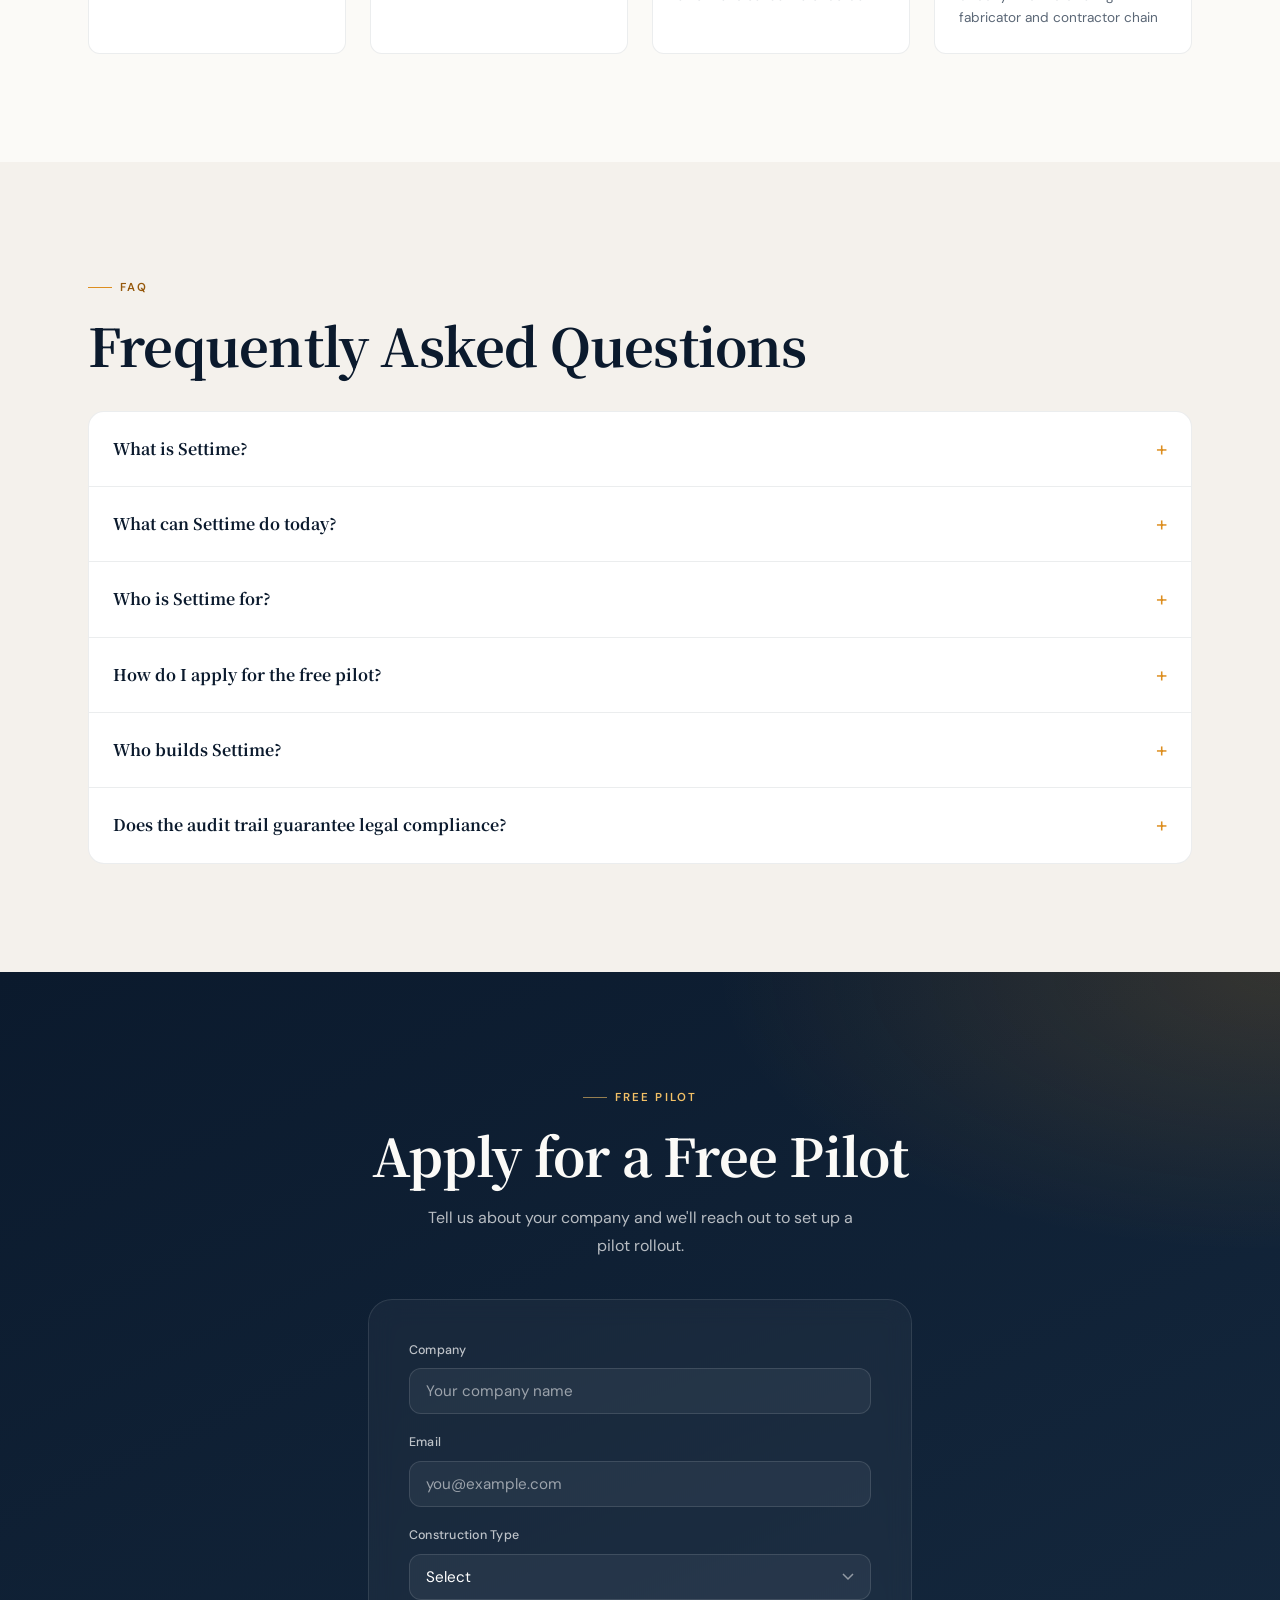
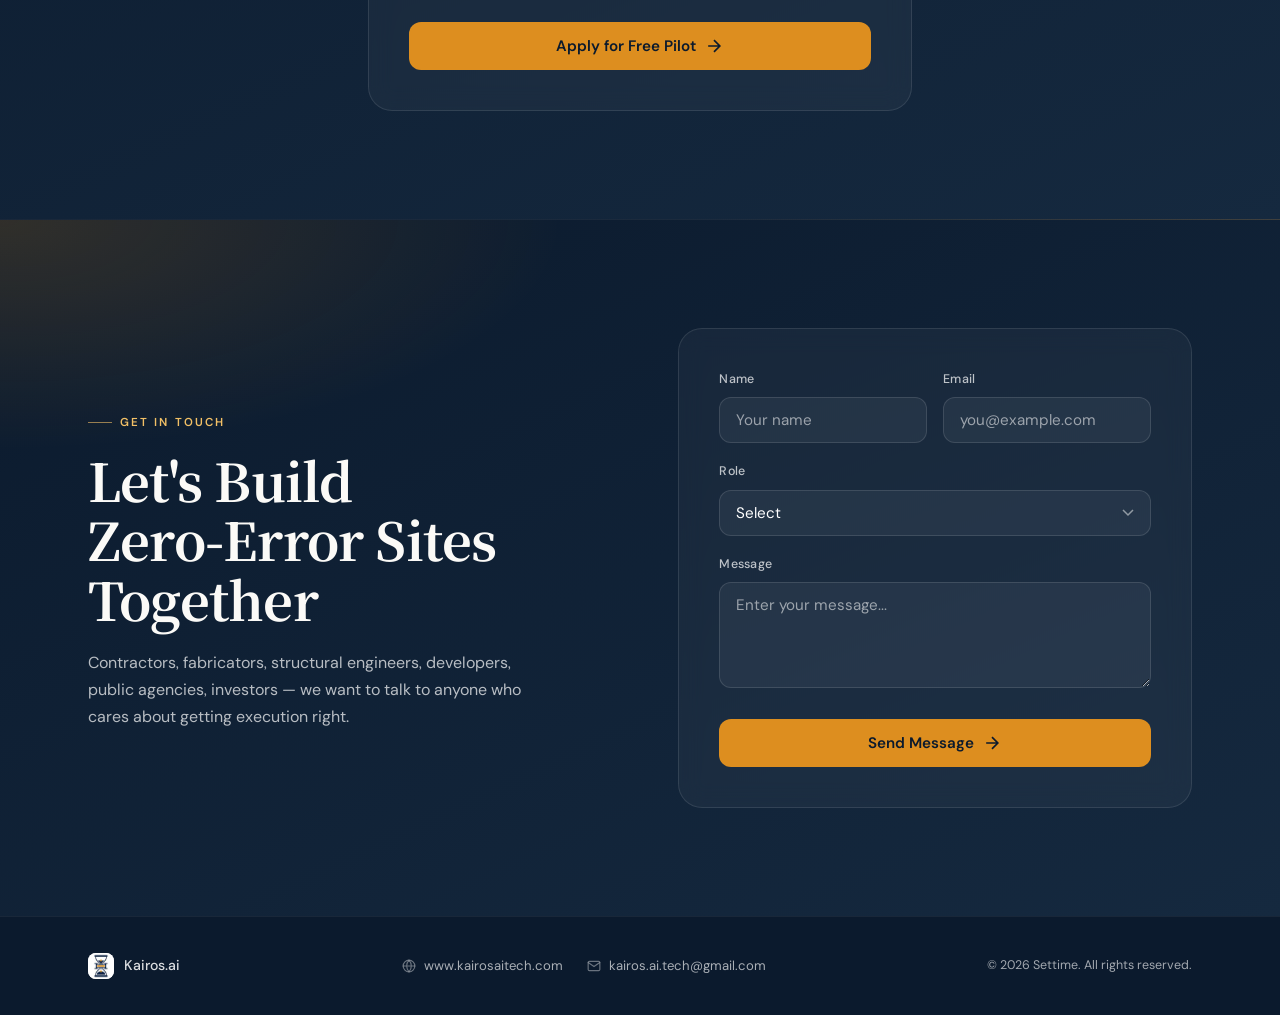
==== commit 31c930d8: "Add hero slogan, rename Settime -> SetTime sitewide - New hero tagline: "SetTime — Right before it s" ====
--- a/index.html
+++ b/index.html
@@ -3,9 +3,9 @@
 <head>
   <meta charset="UTF-8">
   <meta name="viewport" content="width=device-width, initial-scale=1.0">
-  <meta name="description" content="Settime — AI + AR 營造執行平台。從結構施工圖到驗收，鋼筋施工零誤差。鋼筋估算自動化已上線，AR 現場指導、AI 竣工驗證與竄改可偵測稽核紀錄正在開發中。">
-  <meta name="keywords" content="Settime, 鋼筋施工, AR 營造, 智慧工地, 鋼筋自動化, 施工圖自動解析, 竣工驗證, 稽核鏈, 法遵, construction execution, rebar verification, AR construction, smart construction, as-built, audit trail, compliance">
-  <meta property="og:title" content="Settime — AI + AR 營造執行平台｜從施工圖到驗收，鋼筋施工零誤差">
+  <meta name="description" content="SetTime — AI + AR 營造執行平台。從結構施工圖到驗收，鋼筋施工零誤差。鋼筋估算自動化已上線，AR 現場指導、AI 竣工驗證與竄改可偵測稽核紀錄正在開發中。">
+  <meta name="keywords" content="SetTime, 鋼筋施工, AR 營造, 智慧工地, 鋼筋自動化, 施工圖自動解析, 竣工驗證, 稽核鏈, 法遵, construction execution, rebar verification, AR construction, smart construction, as-built, audit trail, compliance">
+  <meta property="og:title" content="SetTime — AI + AR 營造執行平台｜從施工圖到驗收，鋼筋施工零誤差">
   <meta property="og:description" content="結構施工圖為唯一真值，AI 接管下料、配送、AR 指導綁紮、CV 驗證與竣工紀錄。From drawing to verified-in-place rebar.">
   <meta property="og:type" content="website">
   <meta property="og:url" content="https://itech.kairosaitech.com/">
@@ -15,7 +15,7 @@
   <meta property="og:image:width" content="1200">
   <meta property="og:image:height" content="630">
   <meta name="twitter:card" content="summary_large_image">
-  <meta name="twitter:title" content="Settime — AI + AR 營造執行平台｜從施工圖到驗收，鋼筋施工零誤差">
+  <meta name="twitter:title" content="SetTime — AI + AR 營造執行平台｜從施工圖到驗收，鋼筋施工零誤差">
   <meta name="twitter:description" content="結構施工圖為唯一真值，AI 接管下料、配送、AR 指導綁紮、CV 驗證與竣工紀錄。From drawing to verified-in-place rebar.">
   <meta name="twitter:image" content="https://itech.kairosaitech.com/assets/settime-og-card.jpg">
   <link rel="canonical" href="https://itech.kairosaitech.com/">
@@ -29,7 +29,7 @@
   <link rel="alternate" hreflang="pt" href="https://itech.kairosaitech.com/">
   <link rel="alternate" hreflang="x-default" href="https://itech.kairosaitech.com/">
   <link rel="icon" type="image/png" href="assets/settime-favicon.png">
-  <title>Settime — AI + AR 營造執行平台｜鋼筋施工零誤差</title>
+  <title>SetTime — AI + AR 營造執行平台｜鋼筋施工零誤差</title>
   <link rel="preconnect" href="https://fonts.googleapis.com">
   <link rel="preconnect" href="https://fonts.gstatic.com" crossorigin>
   <link href="https://fonts.googleapis.com/css2?family=Noto+Serif+TC:wght@600;700&family=DM+Sans:ital,wght@0,400;0,500;0,600;0,700;1,400&display=swap" rel="stylesheet">
@@ -45,7 +45,7 @@
       {
         "@type": "Organization",
         "@id": "https://itech.kairosaitech.com/#organization",
-        "name": "Settime",
+        "name": "SetTime",
         "url": "https://itech.kairosaitech.com/",
         "logo": "https://itech.kairosaitech.com/assets/settime-logo-og.png",
         "email": "kairos.ai.tech@gmail.com",
@@ -60,13 +60,13 @@
         "@type": "WebSite",
         "@id": "https://itech.kairosaitech.com/#website",
         "url": "https://itech.kairosaitech.com/",
-        "name": "Settime",
+        "name": "SetTime",
         "inLanguage": ["zh-Hant", "en", "ja", "es", "fr", "de", "it", "pt"],
         "publisher": { "@id": "https://itech.kairosaitech.com/#organization" }
       },
       {
         "@type": "SoftwareApplication",
-        "name": "Settime Rebar Estimation Automation System",
+        "name": "SetTime Rebar Estimation Automation System",
         "applicationCategory": "BusinessApplication",
         "operatingSystem": "Windows, AutoCAD 2021",
         "url": "https://itech.kairosaitech.com/#product",
@@ -79,15 +79,15 @@
         "mainEntity": [
           {
             "@type": "Question",
-            "name": "Settime 是什麼？",
+            "name": "SetTime 是什麼？",
             "acceptedAnswer": {
               "@type": "Answer",
-              "text": "Settime 是 AI + AR 營造執行平台，以結構施工圖為唯一真值：自動解析施工圖產出鋼筋計料表與下料表、AR 現場疊加指導綁紮、電腦視覺比對竣工與設計狀態，產出可稽核的竣工紀錄。"
+              "text": "SetTime 是 AI + AR 營造執行平台，以結構施工圖為唯一真值：自動解析施工圖產出鋼筋計料表與下料表、AR 現場疊加指導綁紮、電腦視覺比對竣工與設計狀態，產出可稽核的竣工紀錄。"
             }
           },
           {
             "@type": "Question",
-            "name": "Settime 現在可以使用哪些功能？",
+            "name": "SetTime 現在可以使用哪些功能？",
             "acceptedAnswer": {
               "@type": "Answer",
               "text": "鋼筋估算自動化系統已上線：AutoCAD 2021 外掛與跨平台桌面版，將結構施工圖直接轉換為加工圖與計料表 (.xlsm)，可直接匯入加工廠既有巨集工具，樑柱辨識率 ≥ 90%。AR 現場指導、AI 竣工驗證與法遵稽核鏈正在開發中。"
@@ -95,7 +95,7 @@
           },
           {
             "@type": "Question",
-            "name": "誰適合使用 Settime？",
+            "name": "誰適合使用 SetTime？",
             "acceptedAnswer": {
               "@type": "Answer",
               "text": "營造廠、鋼筋加工廠、結構技師事務所，以及需要可稽核竣工紀錄的政府機構。"
@@ -111,10 +111,10 @@
           },
           {
             "@type": "Question",
-            "name": "Settime 由誰開發？",
+            "name": "SetTime 由誰開發？",
             "acceptedAnswer": {
               "@type": "Answer",
-              "text": "Settime 由 Kairos.ai 開發，聚焦台灣營造市場的鋼筋施工場景，未來將延伸至 CNC 加工、模具、焊接等相鄰產業。"
+              "text": "SetTime 由 Kairos.ai 開發，聚焦台灣營造市場的鋼筋施工場景，未來將延伸至 CNC 加工、模具、焊接等相鄰產業。"
             }
           },
           {
@@ -136,7 +136,7 @@
     <div class="nav-container">
       <a href="https://www.kairosaitech.com/?lang=zh-TW" class="nav-logo" target="_blank" rel="noopener">
         <img class="logo-mark" src="assets/settime-logo-64.jpg" alt="" width="32" height="32">
-        <span class="logo-text">Settime</span>
+        <span class="logo-text">SetTime</span>
       </a>
       <div class="nav-right">
         <div class="lang-switcher">
@@ -185,6 +185,7 @@
     </div>
     <div class="hero-content">
       <div class="hero-badge fade-in" data-i18n="hero.badge">AI + AR 營造執行平台</div>
+      <p class="hero-slogan fade-in" data-delay="1">SetTime — Right before it sets ｜ 凝固之前，一次到位</p>
       <h1 class="hero-title fade-in" data-delay="1" data-i18n="hero.title">從施工圖到驗收<br>鋼筋施工零誤差</h1>
       <p class="hero-subtitle fade-in" data-delay="2" data-i18n="hero.subtitle">AR 即時指導現場綁紮，AI 自動驗證鋼筋配置，產出可稽核的竣工紀錄</p>
       <p class="hero-subtitle-en fade-in" data-delay="2" data-i18n="hero.subtitle-en">From structural drawing to verified-in-place rebar.</p>
@@ -680,7 +681,7 @@
     </svg>
     <div class="container">
       <p class="section-label fade-in" data-i18n="advantage.label">COMPETITIVE EDGE 競爭優勢</p>
-      <h2 class="section-heading fade-in" data-delay="1" data-i18n="advantage.heading">為什麼選擇 Settime</h2>
+      <h2 class="section-heading fade-in" data-delay="1" data-i18n="advantage.heading">為什麼選擇 SetTime</h2>
 
       <div class="compare-table-wrap fade-in" data-delay="2">
         <table class="compare-table">
@@ -689,7 +690,7 @@
               <th data-i18n="advantage.th1">方案</th>
               <th data-i18n="advantage.th2">優點</th>
               <th data-i18n="advantage.th3">缺點</th>
-              <th data-i18n="advantage.th4">Settime 差異</th>
+              <th data-i18n="advantage.th4">SetTime 差異</th>
             </tr>
           </thead>
           <tbody>
@@ -754,15 +755,15 @@
 
       <div class="faq-list">
         <details class="faq-item fade-in" data-delay="2">
-          <summary data-i18n="faq.q1.q">Settime 是什麼？</summary>
-          <p data-i18n="faq.q1.a">Settime 是 AI + AR 營造執行平台，以結構施工圖為唯一真值：自動解析施工圖產出鋼筋計料表與下料表、AR 現場疊加指導綁紮、電腦視覺比對竣工與設計狀態，產出可稽核的竣工紀錄。</p>
+          <summary data-i18n="faq.q1.q">SetTime 是什麼？</summary>
+          <p data-i18n="faq.q1.a">SetTime 是 AI + AR 營造執行平台，以結構施工圖為唯一真值：自動解析施工圖產出鋼筋計料表與下料表、AR 現場疊加指導綁紮、電腦視覺比對竣工與設計狀態，產出可稽核的竣工紀錄。</p>
         </details>
         <details class="faq-item fade-in" data-delay="3">
-          <summary data-i18n="faq.q2.q">Settime 現在可以使用哪些功能？</summary>
+          <summary data-i18n="faq.q2.q">SetTime 現在可以使用哪些功能？</summary>
           <p data-i18n="faq.q2.a">鋼筋估算自動化系統已上線：AutoCAD 2021 外掛與跨平台桌面版，將結構施工圖直接轉換為加工圖與計料表 (.xlsm)，可直接匯入加工廠既有巨集工具，樑柱辨識率 ≥ 90%。AR 現場指導、AI 竣工驗證與法遵稽核鏈正在開發中。</p>
         </details>
         <details class="faq-item fade-in" data-delay="4">
-          <summary data-i18n="faq.q3.q">誰適合使用 Settime？</summary>
+          <summary data-i18n="faq.q3.q">誰適合使用 SetTime？</summary>
           <p data-i18n="faq.q3.a">營造廠、鋼筋加工廠、結構技師事務所，以及需要可稽核竣工紀錄的政府機構。</p>
         </details>
         <details class="faq-item fade-in" data-delay="5">
@@ -770,8 +771,8 @@
           <p data-i18n="faq.q4.a">在下方「免費試點」表單留下公司名稱、Email 與施工類型，我們將主動與您聯繫安排導入。</p>
         </details>
         <details class="faq-item fade-in" data-delay="6">
-          <summary data-i18n="faq.q5.q">Settime 由誰開發？</summary>
-          <p data-i18n="faq.q5.a">Settime 由 Kairos.ai 開發，聚焦台灣營造市場的鋼筋施工場景，未來將延伸至 CNC 加工、模具、焊接等相鄰產業。</p>
+          <summary data-i18n="faq.q5.q">SetTime 由誰開發？</summary>
+          <p data-i18n="faq.q5.a">SetTime 由 Kairos.ai 開發，聚焦台灣營造市場的鋼筋施工場景，未來將延伸至 CNC 加工、模具、焊接等相鄰產業。</p>
         </details>
         <details class="faq-item fade-in" data-delay="7">
           <summary data-i18n="faq.q6.q">稽核鏈能保證符合法規要求嗎？</summary>
@@ -863,7 +864,7 @@
   <footer class="footer">
     <div class="container footer-inner">
       <div class="footer-brand">
-        <img class="logo-mark" src="assets/settime-logo-64.jpg" alt="Settime" width="32" height="32">
+        <img class="logo-mark" src="assets/settime-logo-64.jpg" alt="SetTime" width="32" height="32">
         <a href="https://www.kairosaitech.com/?lang=zh-TW" target="_blank" rel="noopener" data-i18n="footer.company">Kairos.ai</a>
       </div>
       <div class="footer-contact">
@@ -876,7 +877,7 @@
           <span>kairos.ai.tech@gmail.com</span>
         </a>
       </div>
-      <p class="footer-rights" data-i18n="footer.rights">© 2026 Settime. All rights reserved.</p>
+      <p class="footer-rights" data-i18n="footer.rights">© 2026 SetTime. All rights reserved.</p>
     </div>
   </footer>
 
--- a/styles.css
+++ b/styles.css
@@ -504,6 +504,15 @@
   box-shadow: 0 0 0 4px color-mix(in srgb, var(--accent-gold-light) 18%, transparent);
 }
 
+.hero-slogan {
+  font-family: var(--font-display);
+  font-style: italic;
+  font-size: clamp(0.95rem, 1.6vw, 1.1rem);
+  color: var(--accent-gold-light);
+  letter-spacing: 0.01em;
+  margin-bottom: 20px;
+}
+
 .hero-title {
   font-family: var(--font-display);
   font-size: clamp(2.5rem, 6.5vw, 4.75rem);
@@ -1855,6 +1864,8 @@
 
   .hero-badge { margin-bottom: 16px !important; }
 
+  .hero-slogan { display: none !important; }
+
   .hero-title {
     font-size: clamp(1.75rem, 5vw, 2.75rem) !important;
     margin-bottom: 14px !important;
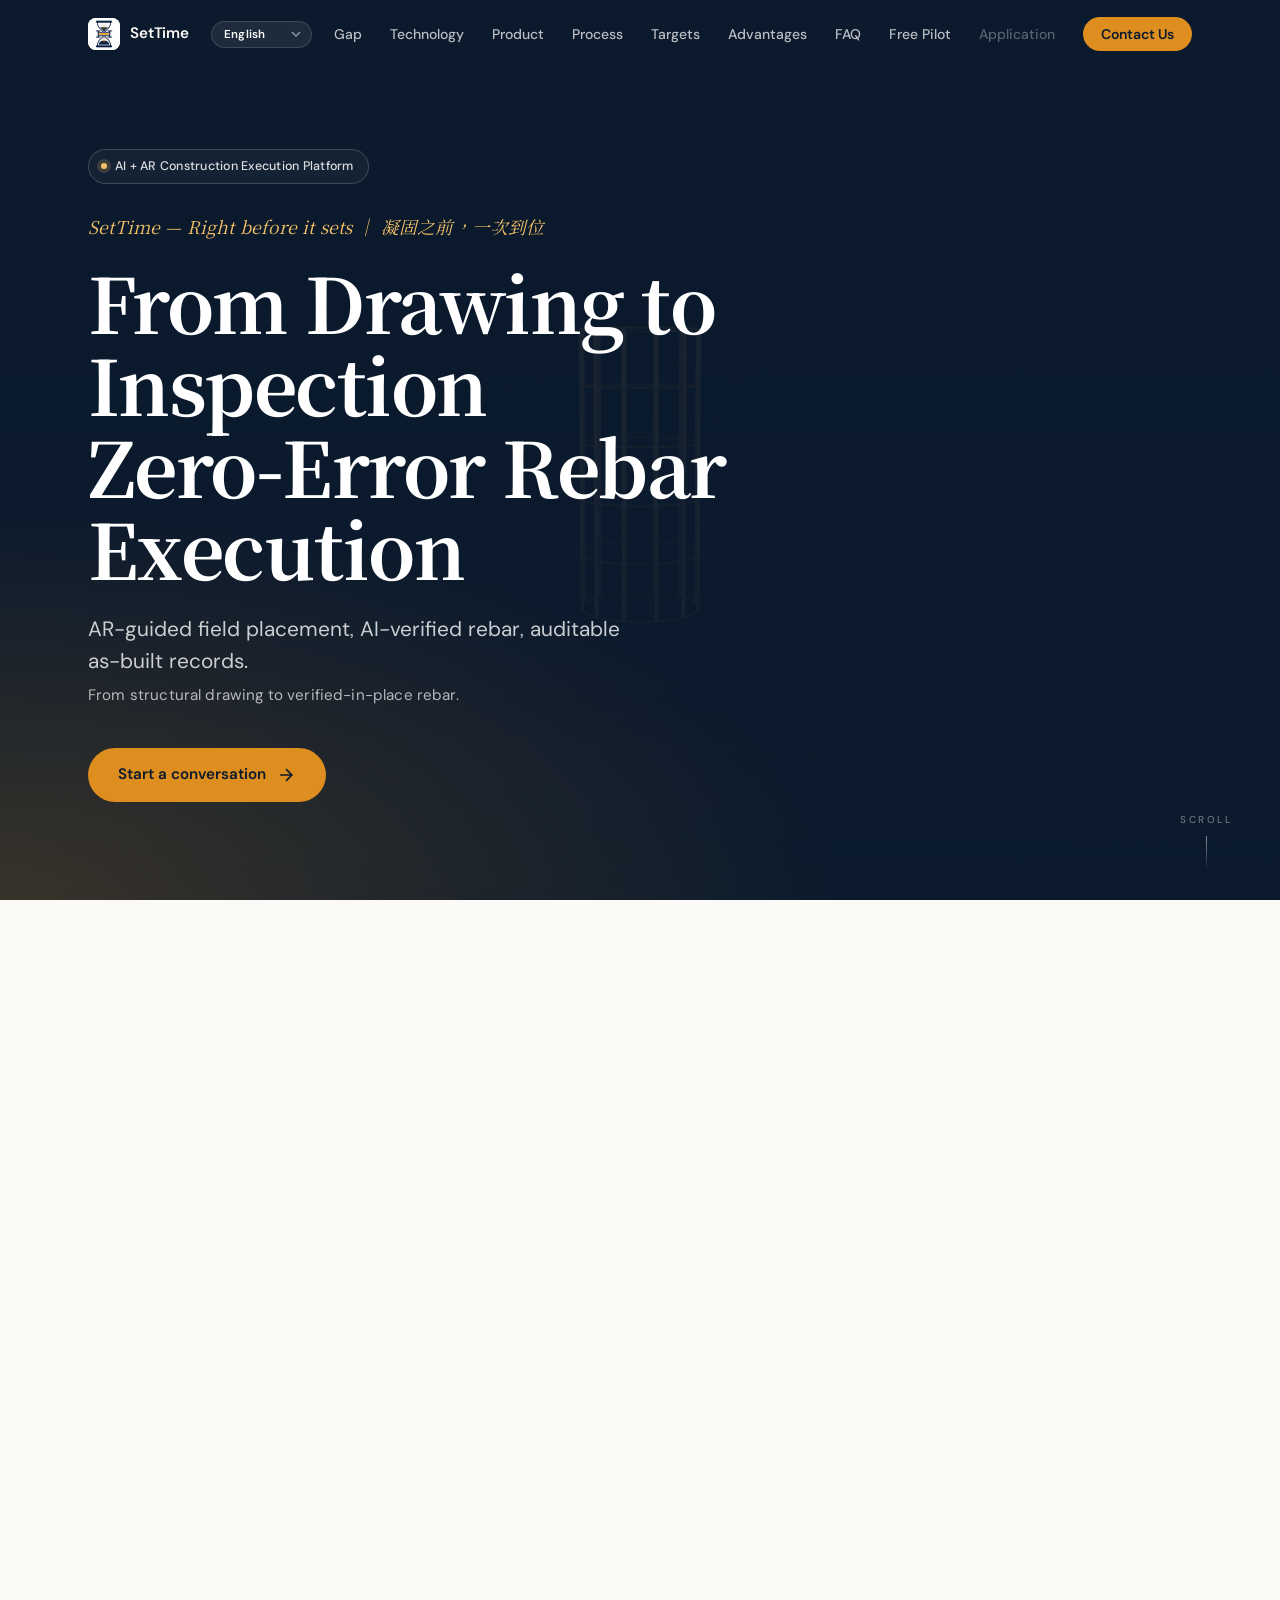
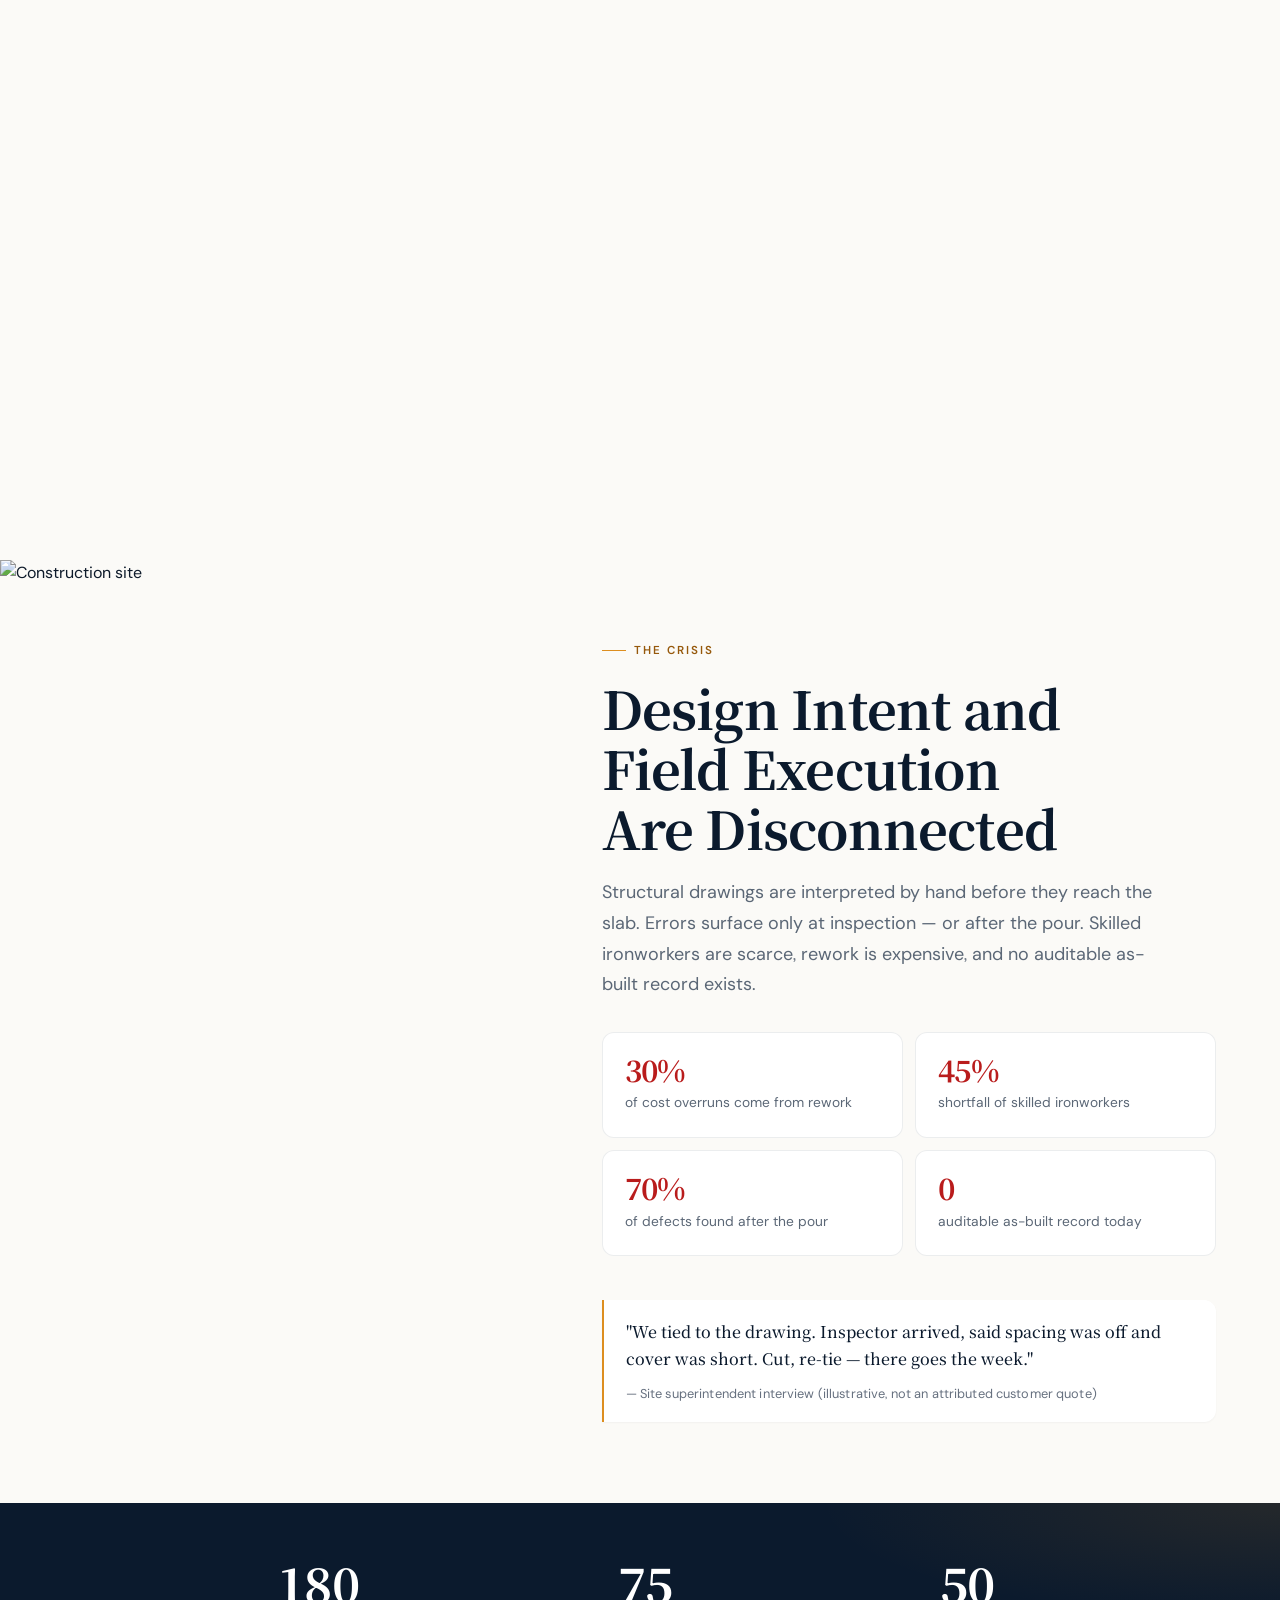
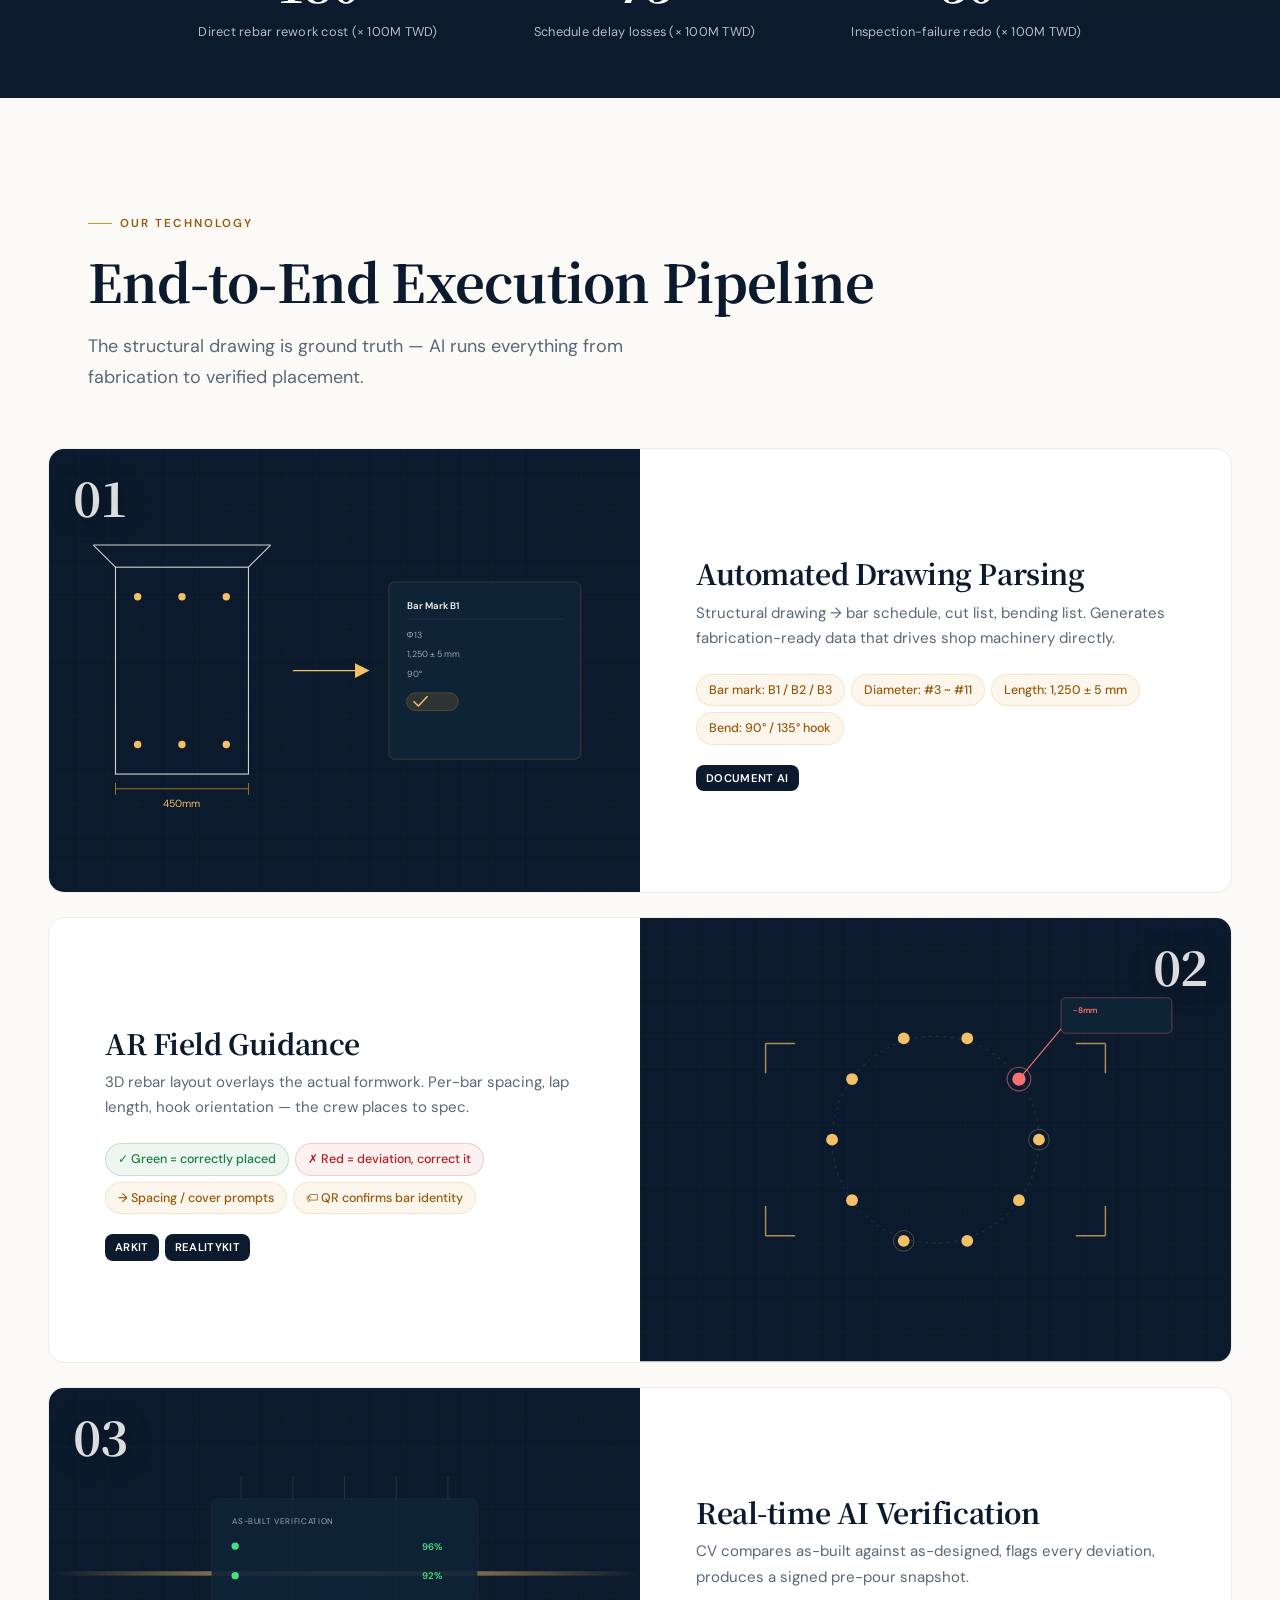
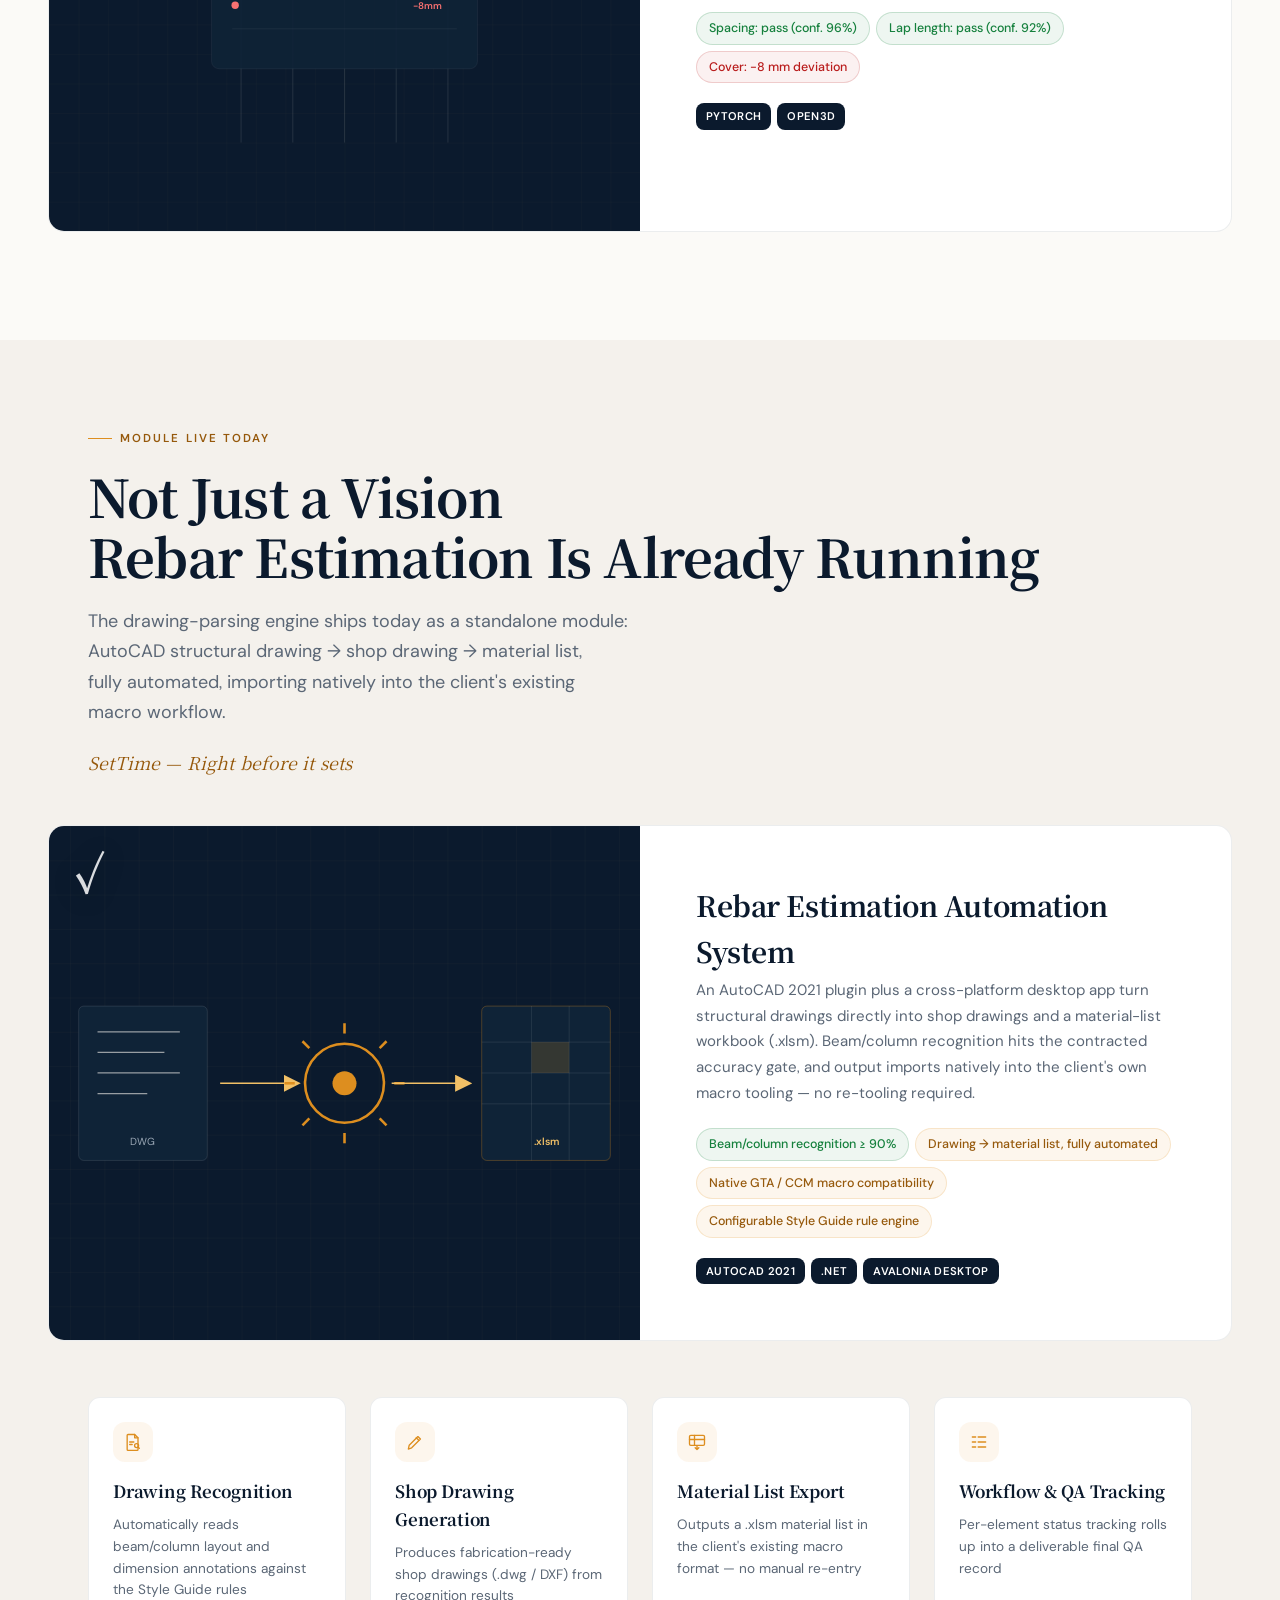
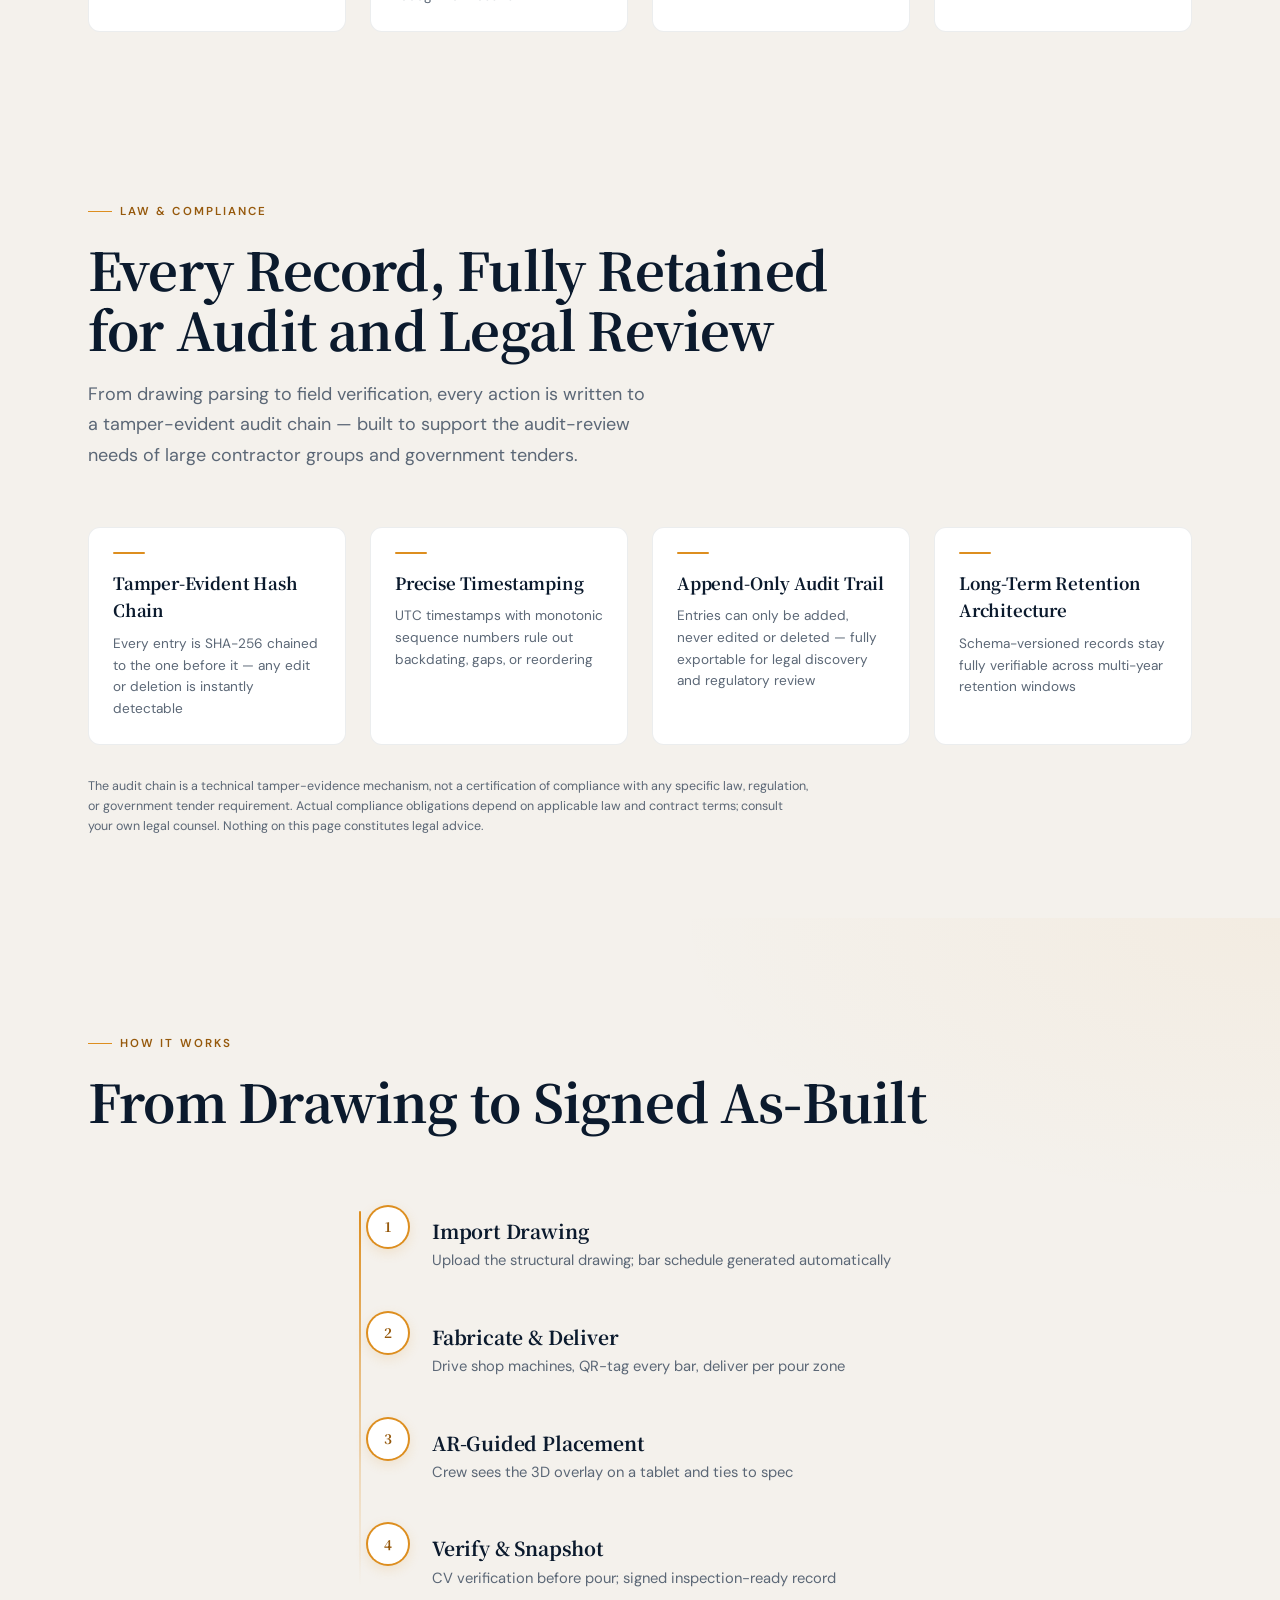
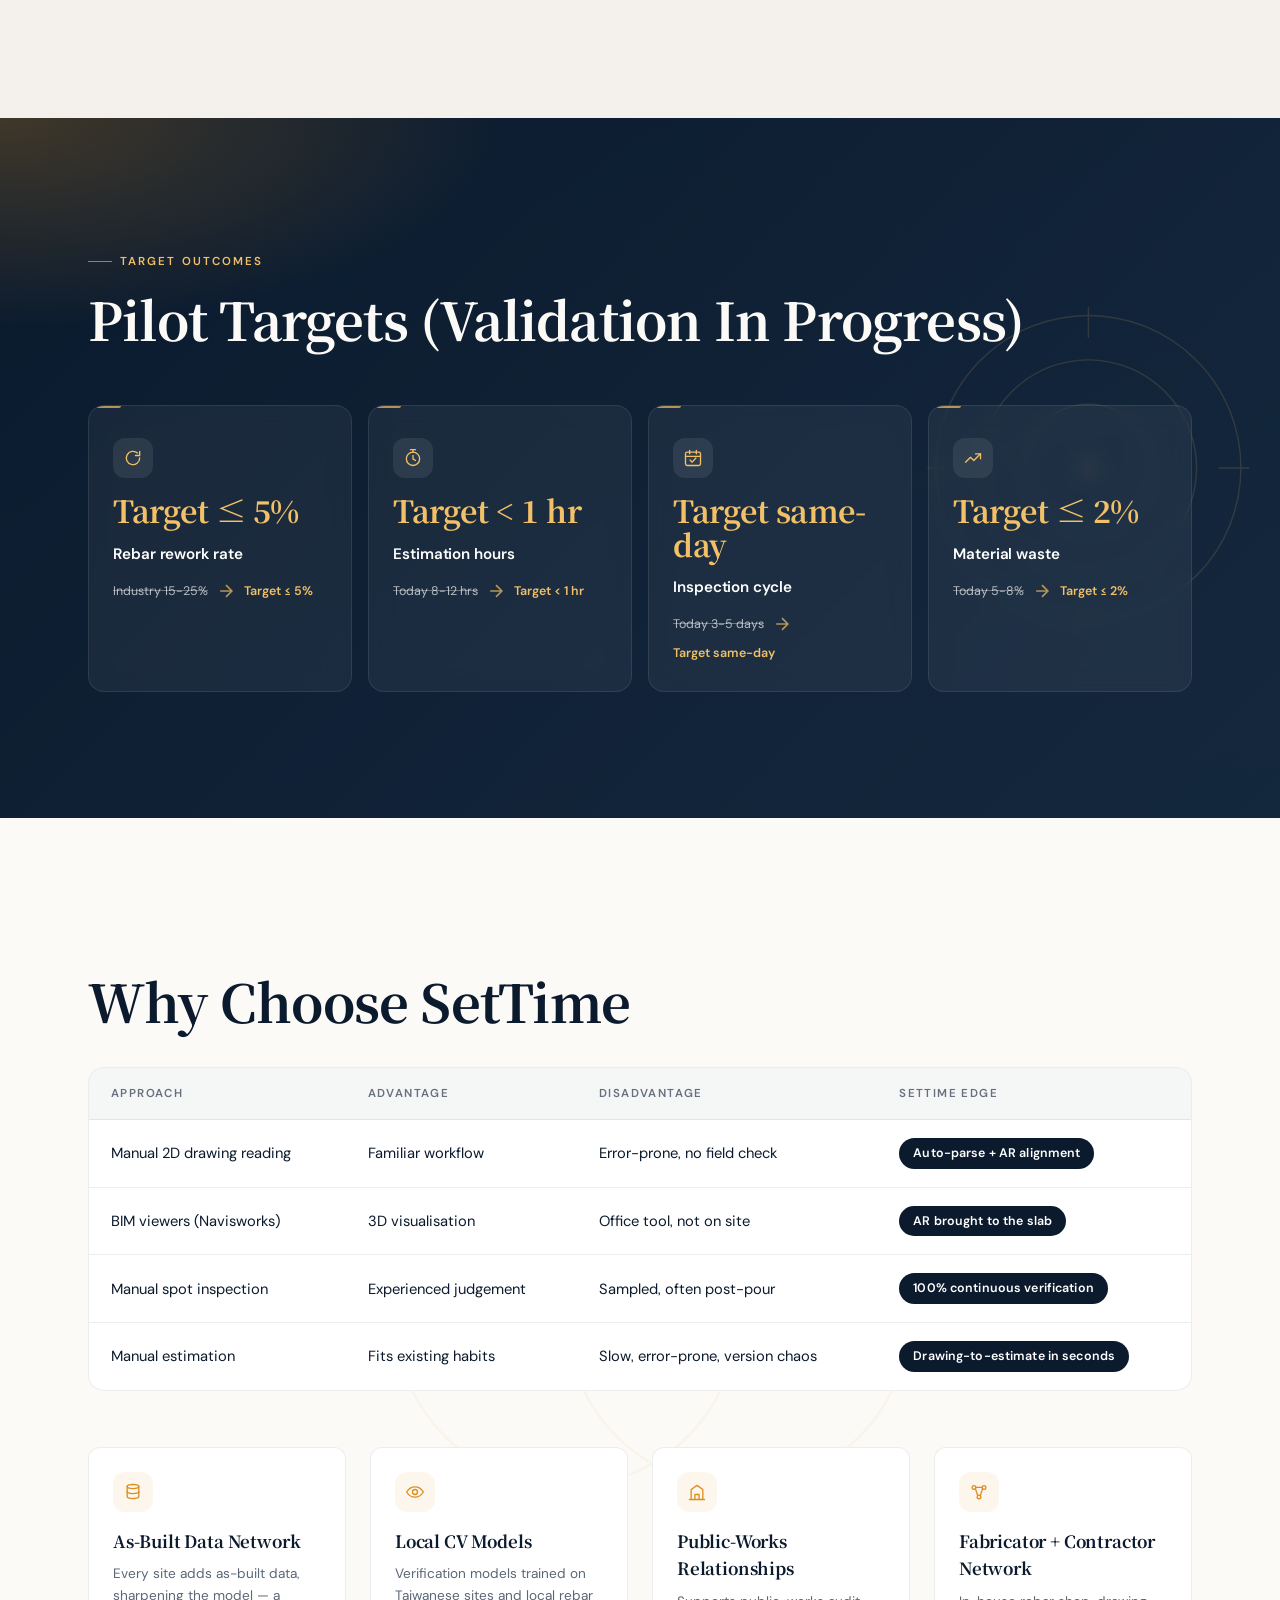
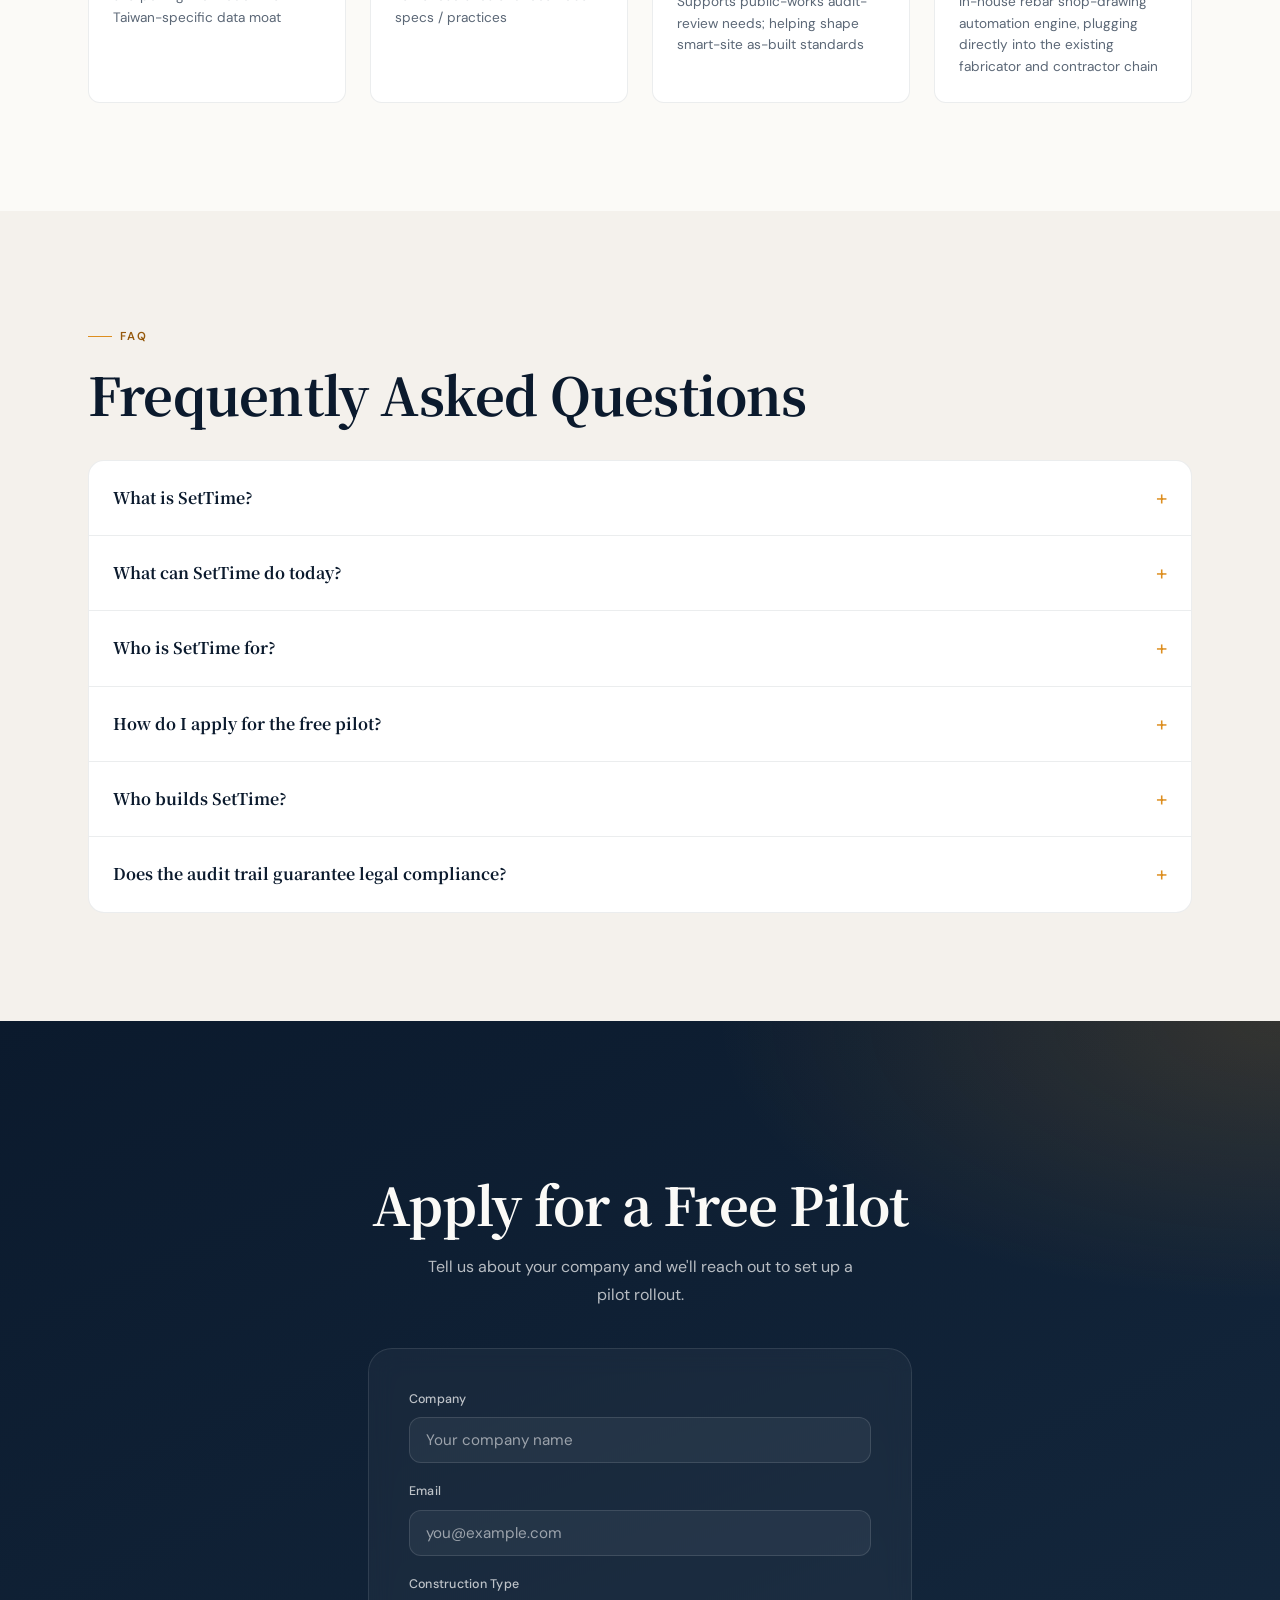
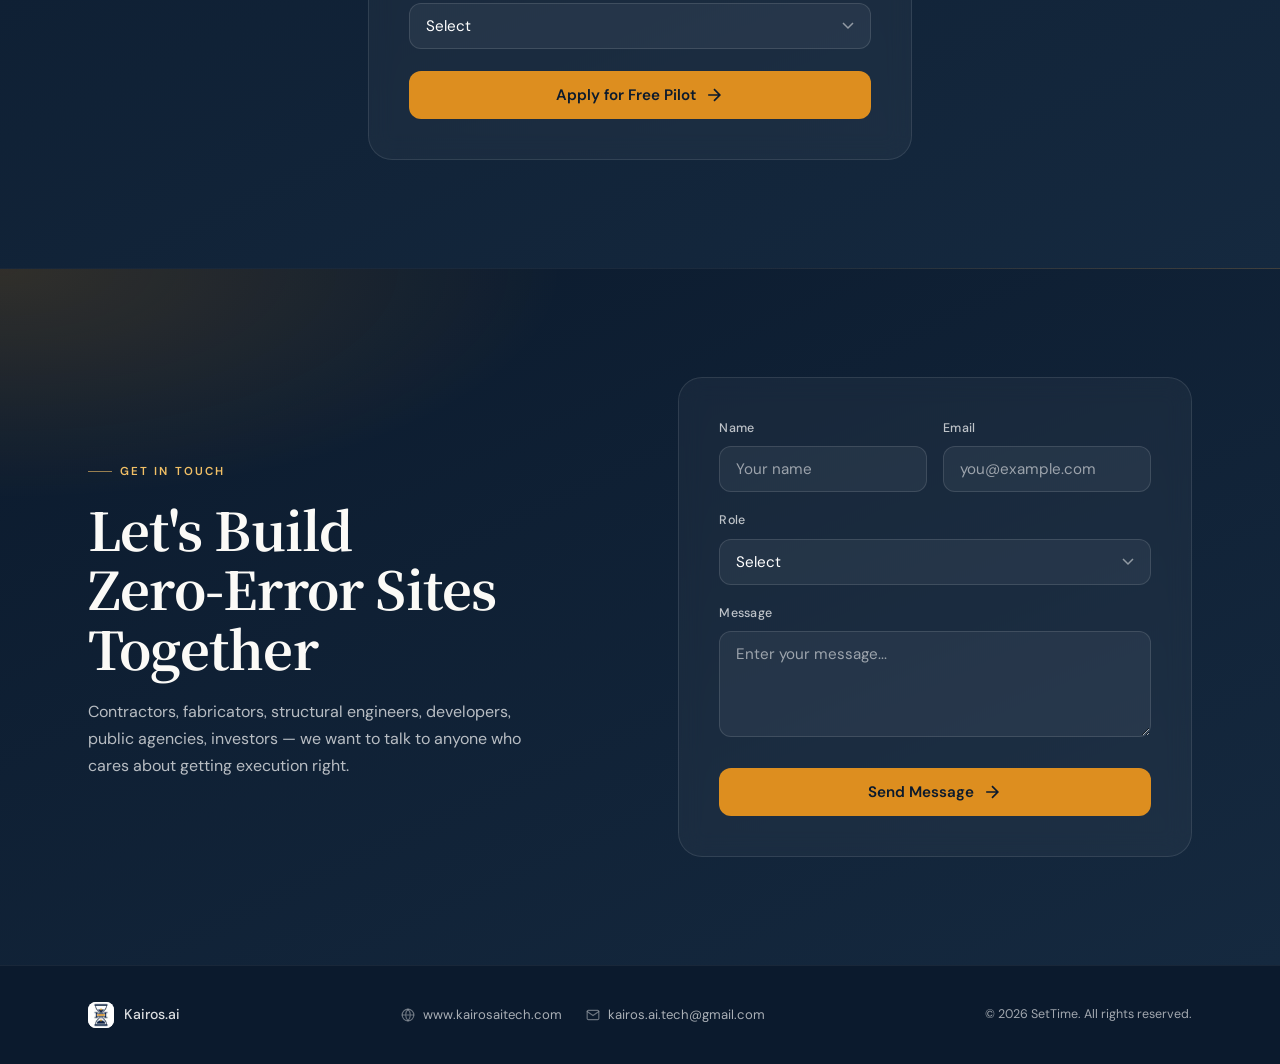
==== commit 2277ac1a: "Rebrand to SetTime, add product-section tagline Settime -> SetTime casing across site copy (asset fi" ====
--- a/index.html
+++ b/index.html
@@ -4,7 +4,7 @@
   <meta charset="UTF-8">
   <meta name="viewport" content="width=device-width, initial-scale=1.0">
   <meta name="description" content="SetTime — AI + AR 營造執行平台。從結構施工圖到驗收，鋼筋施工零誤差。鋼筋估算自動化已上線，AR 現場指導、AI 竣工驗證與竄改可偵測稽核紀錄正在開發中。">
-  <meta name="keywords" content="SetTime, 鋼筋施工, AR 營造, 智慧工地, 鋼筋自動化, 施工圖自動解析, 竣工驗證, 稽核鏈, 法遵, construction execution, rebar verification, AR construction, smart construction, as-built, audit trail, compliance">
+  <meta name="keywords" content="SetTime, SetTime 鋼筋施工, SetTime AI AR 營造執行平台, SetTime 鋼筋估算自動化, 鋼筋施工, AR 營造, 智慧工地, 鋼筋自動化, 施工圖自動解析, 竣工驗證, 稽核鏈, 法遵, SetTime construction platform, SetTime rebar automation, construction execution, rebar verification, AR construction, smart construction, as-built, audit trail, compliance">
   <meta property="og:title" content="SetTime — AI + AR 營造執行平台｜從施工圖到驗收，鋼筋施工零誤差">
   <meta property="og:description" content="結構施工圖為唯一真值，AI 接管下料、配送、AR 指導綁紮、CV 驗證與竣工紀錄。From drawing to verified-in-place rebar.">
   <meta property="og:type" content="website">
@@ -449,6 +449,7 @@
       <p class="section-label fade-in" data-i18n="product.label">MODULE LIVE TODAY 現行落地模組</p>
       <h2 class="section-heading fade-in" data-delay="1" data-i18n="product.heading">不只是願景<br>鋼筋估算已在產線運作</h2>
       <p class="section-lead fade-in" data-delay="2" data-i18n="product.lead">施工圖解析引擎已作為獨立模組上線：AutoCAD 結構圖 → 施工圖 → 計料表，全流程自動化，並原生對接客戶既有巨集匯入流程。</p>
+      <p class="product-tagline fade-in" data-delay="3" data-i18n="product.tagline">SetTime — 凝固之前，一次到位</p>
     </div>
 
     <div class="tech-showcase">
--- a/styles.css
+++ b/styles.css
@@ -959,6 +959,18 @@
   margin-bottom: 0;
 }
 
+/* Brand tagline under the lead — same voice as .hero-slogan, but in
+   --gold-deep for contrast on the cream background (the pairing
+   .section-label already uses here) */
+.product-tagline {
+  font-family: var(--font-display);
+  font-style: italic;
+  font-size: clamp(0.95rem, 1.6vw, 1.1rem);
+  color: var(--gold-deep);
+  letter-spacing: 0.01em;
+  margin-top: 20px;
+}
+
 .product .tech-showcase {
   margin: 48px auto 0;
 }
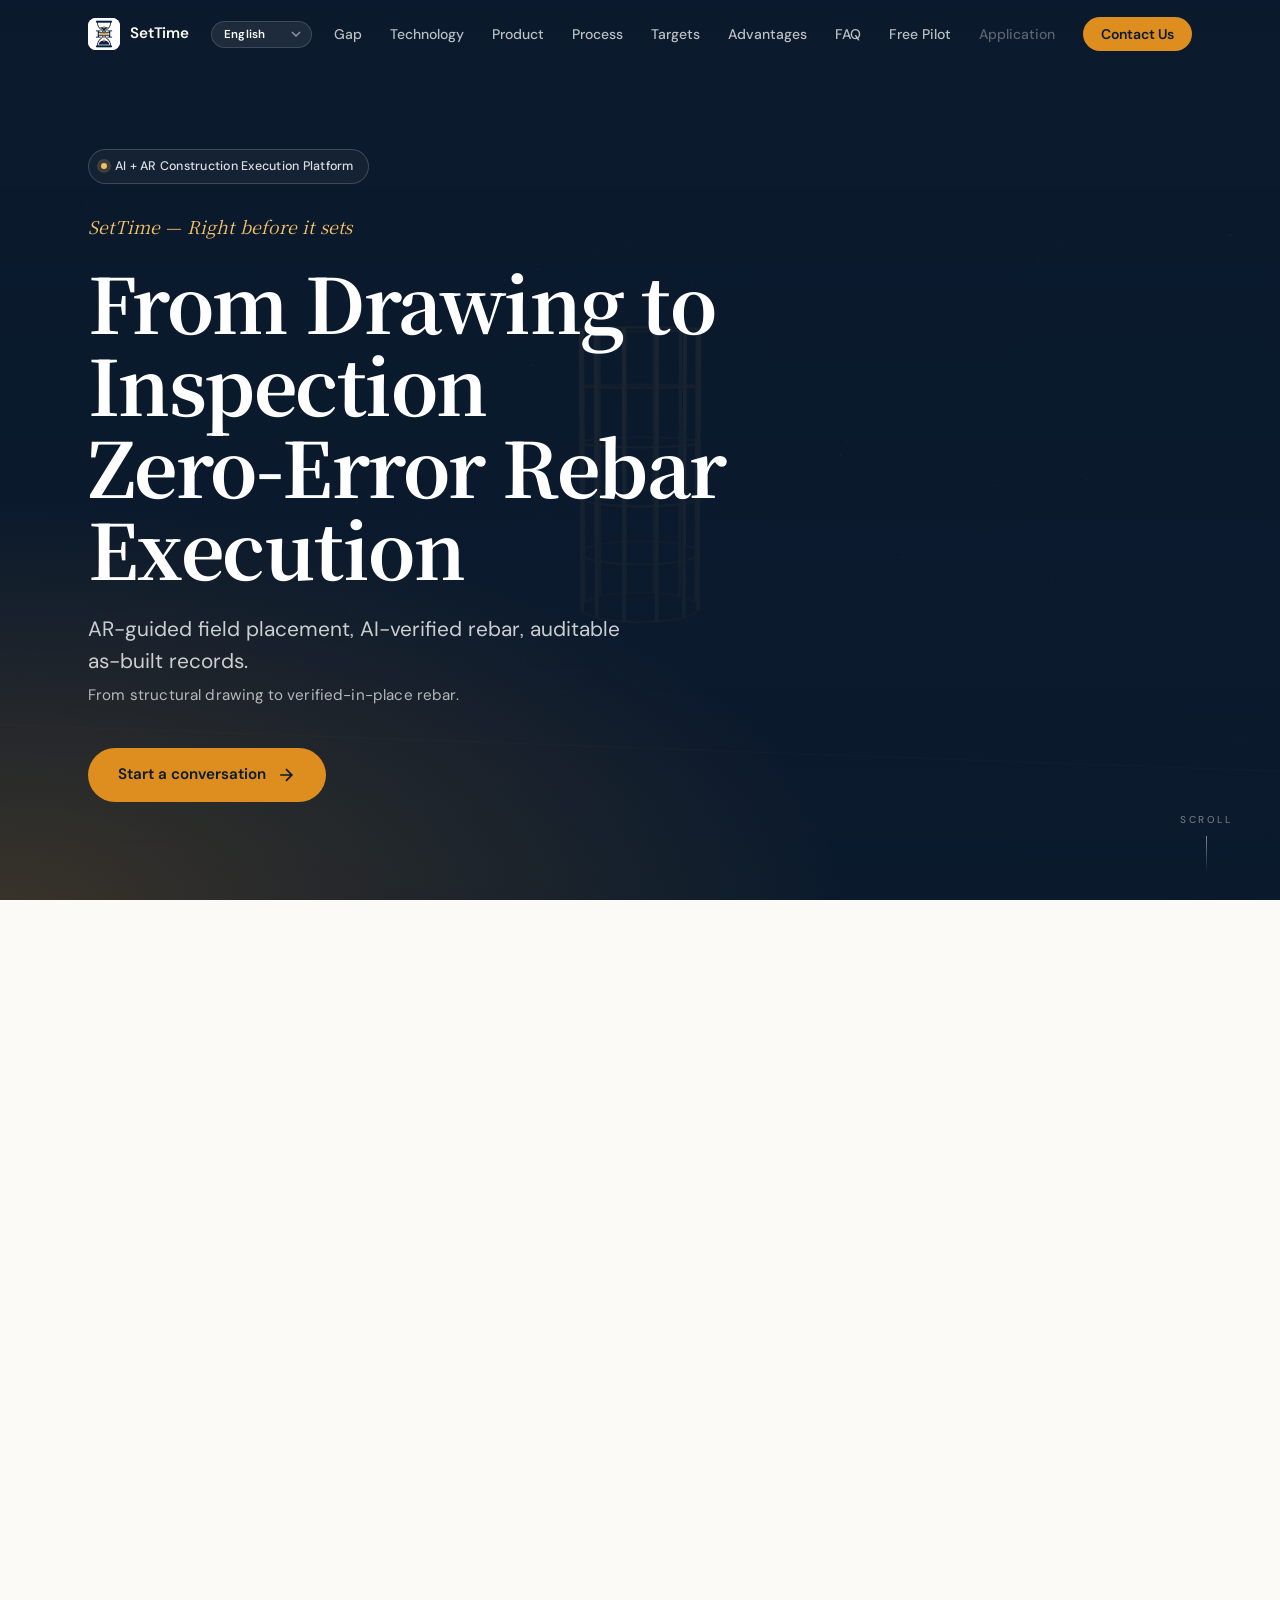
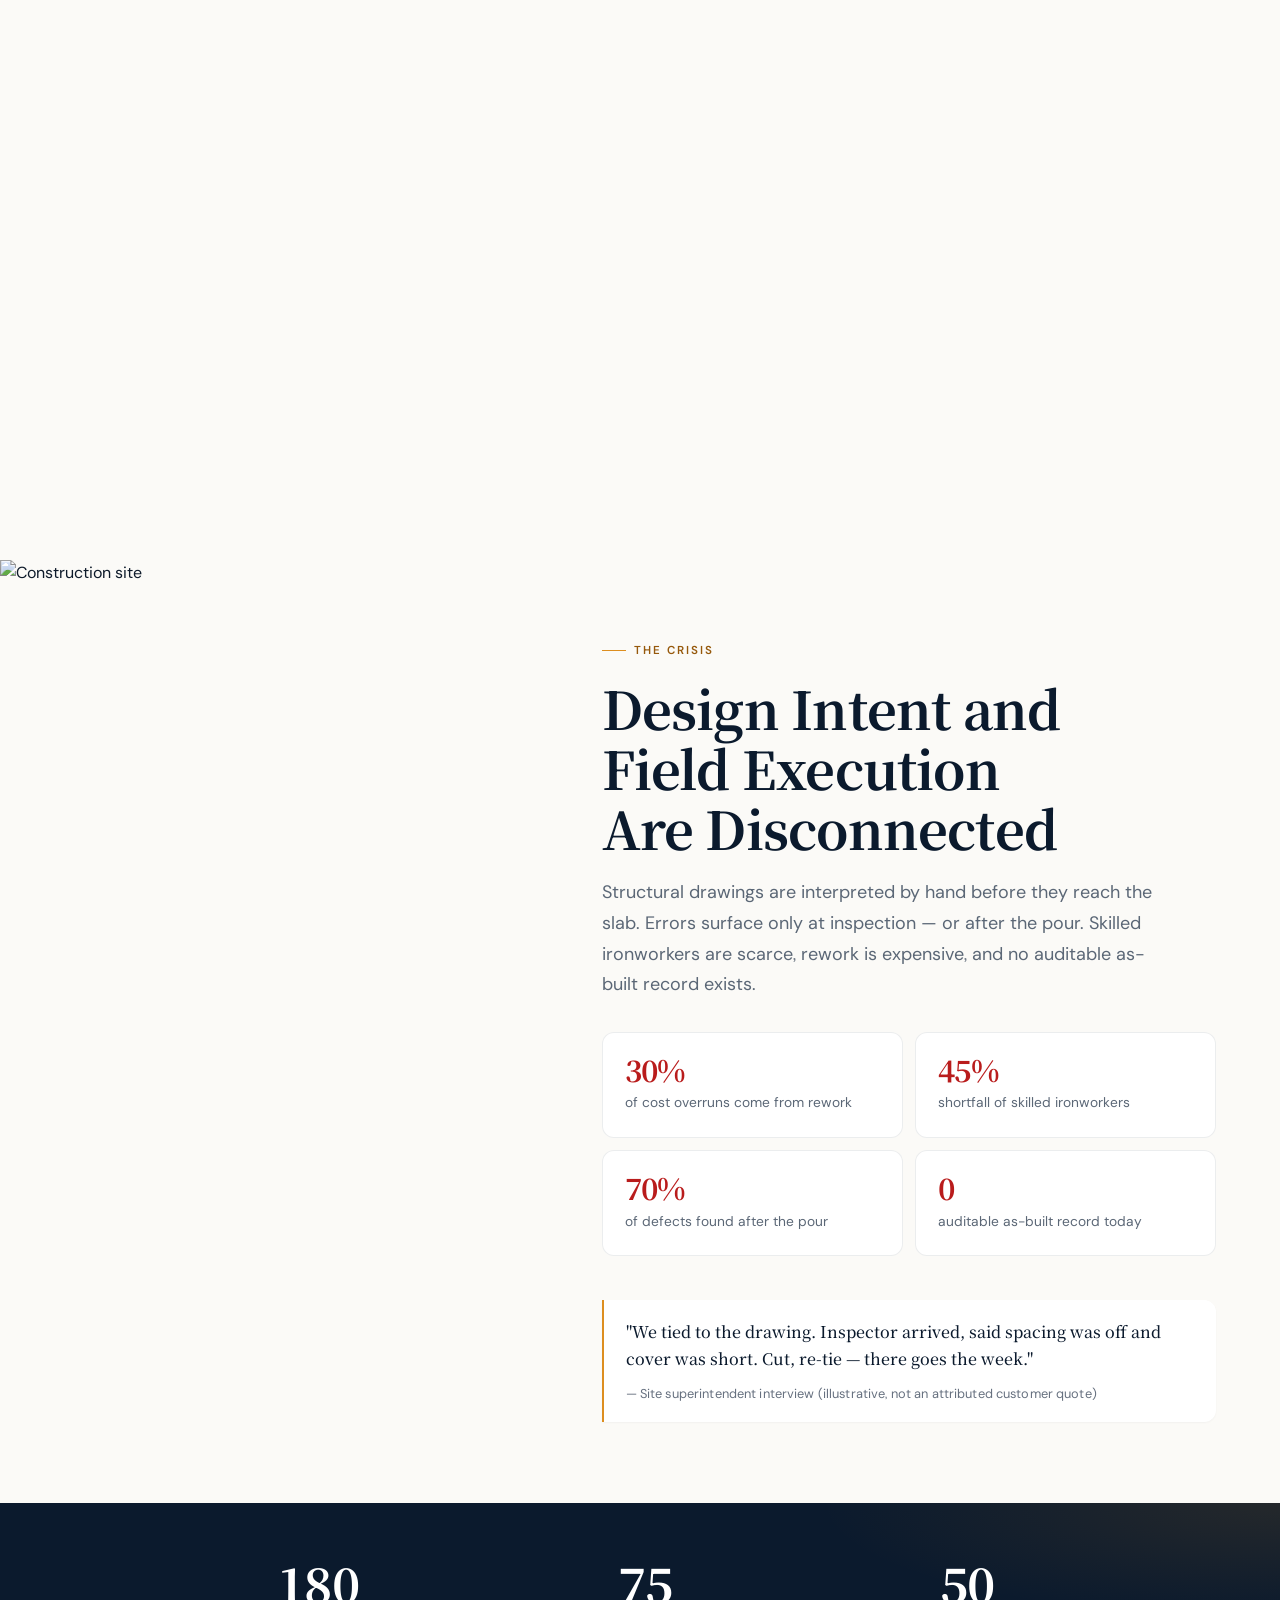
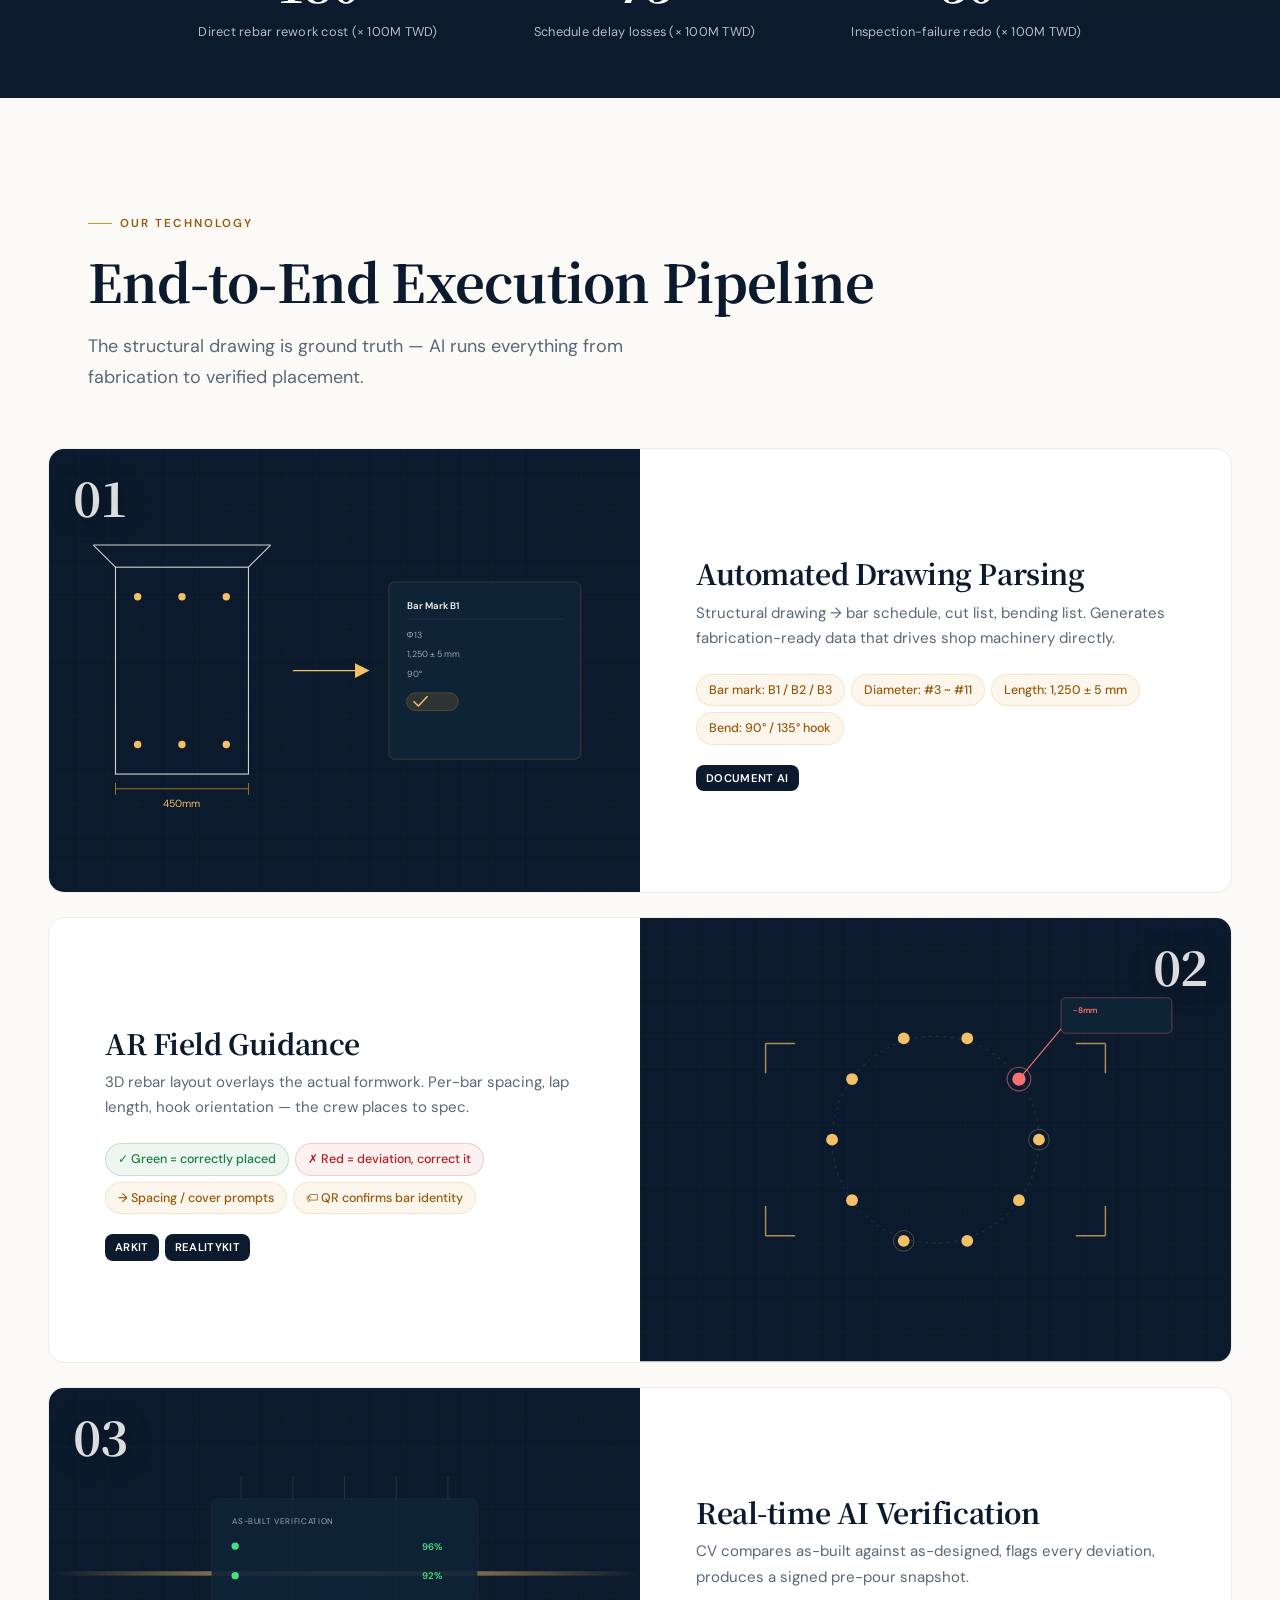
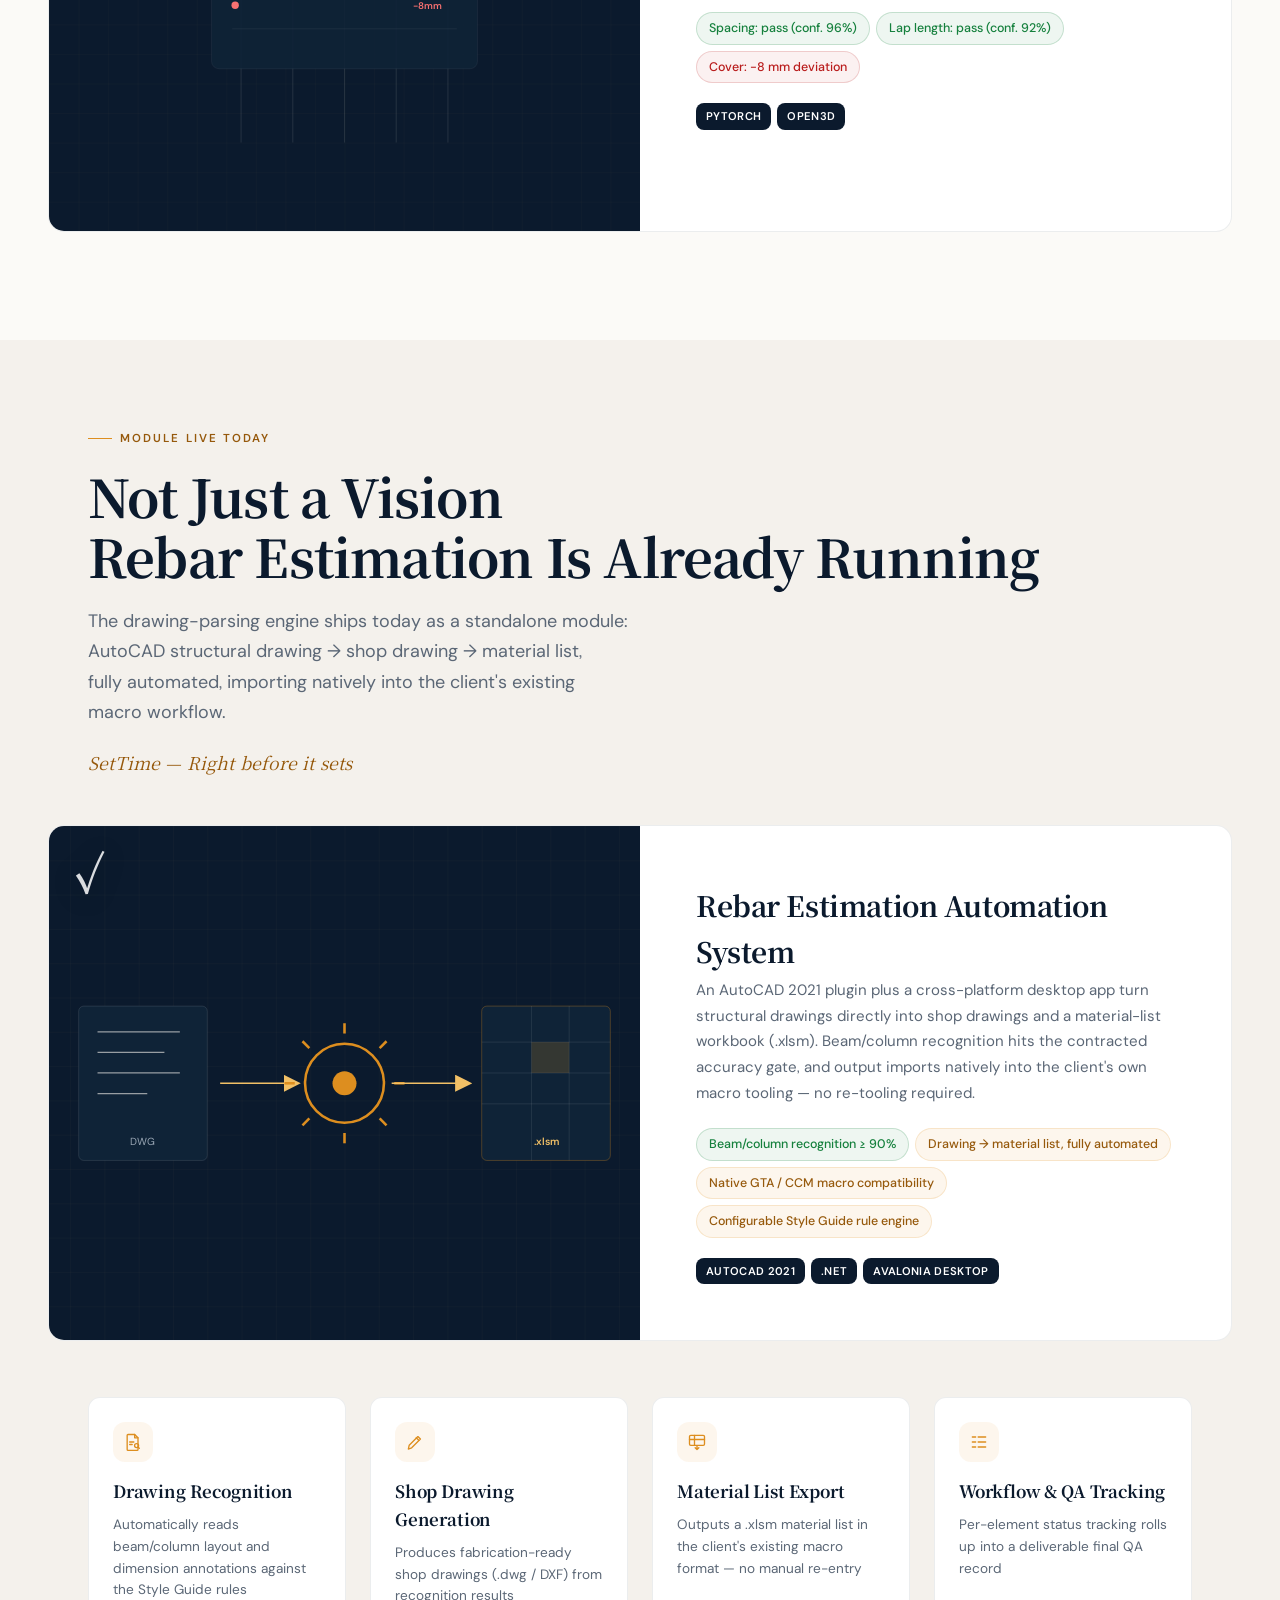
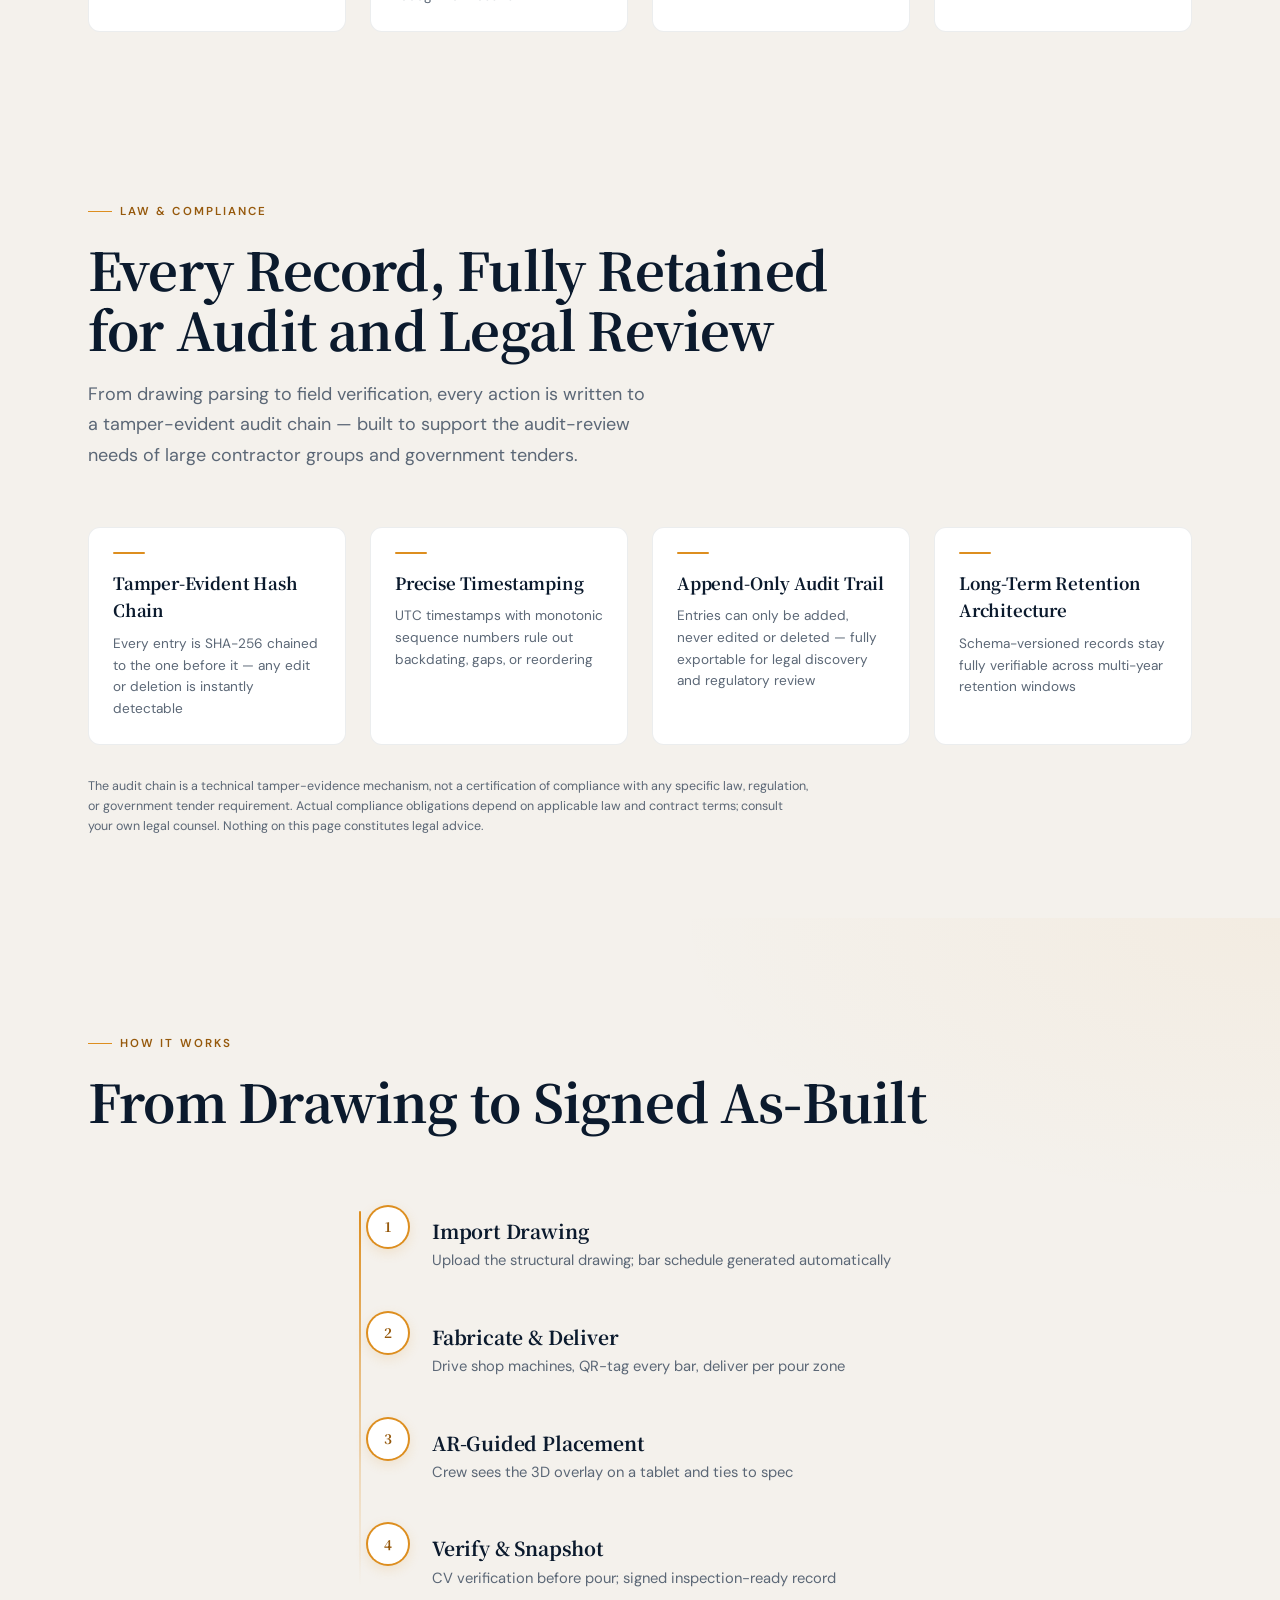
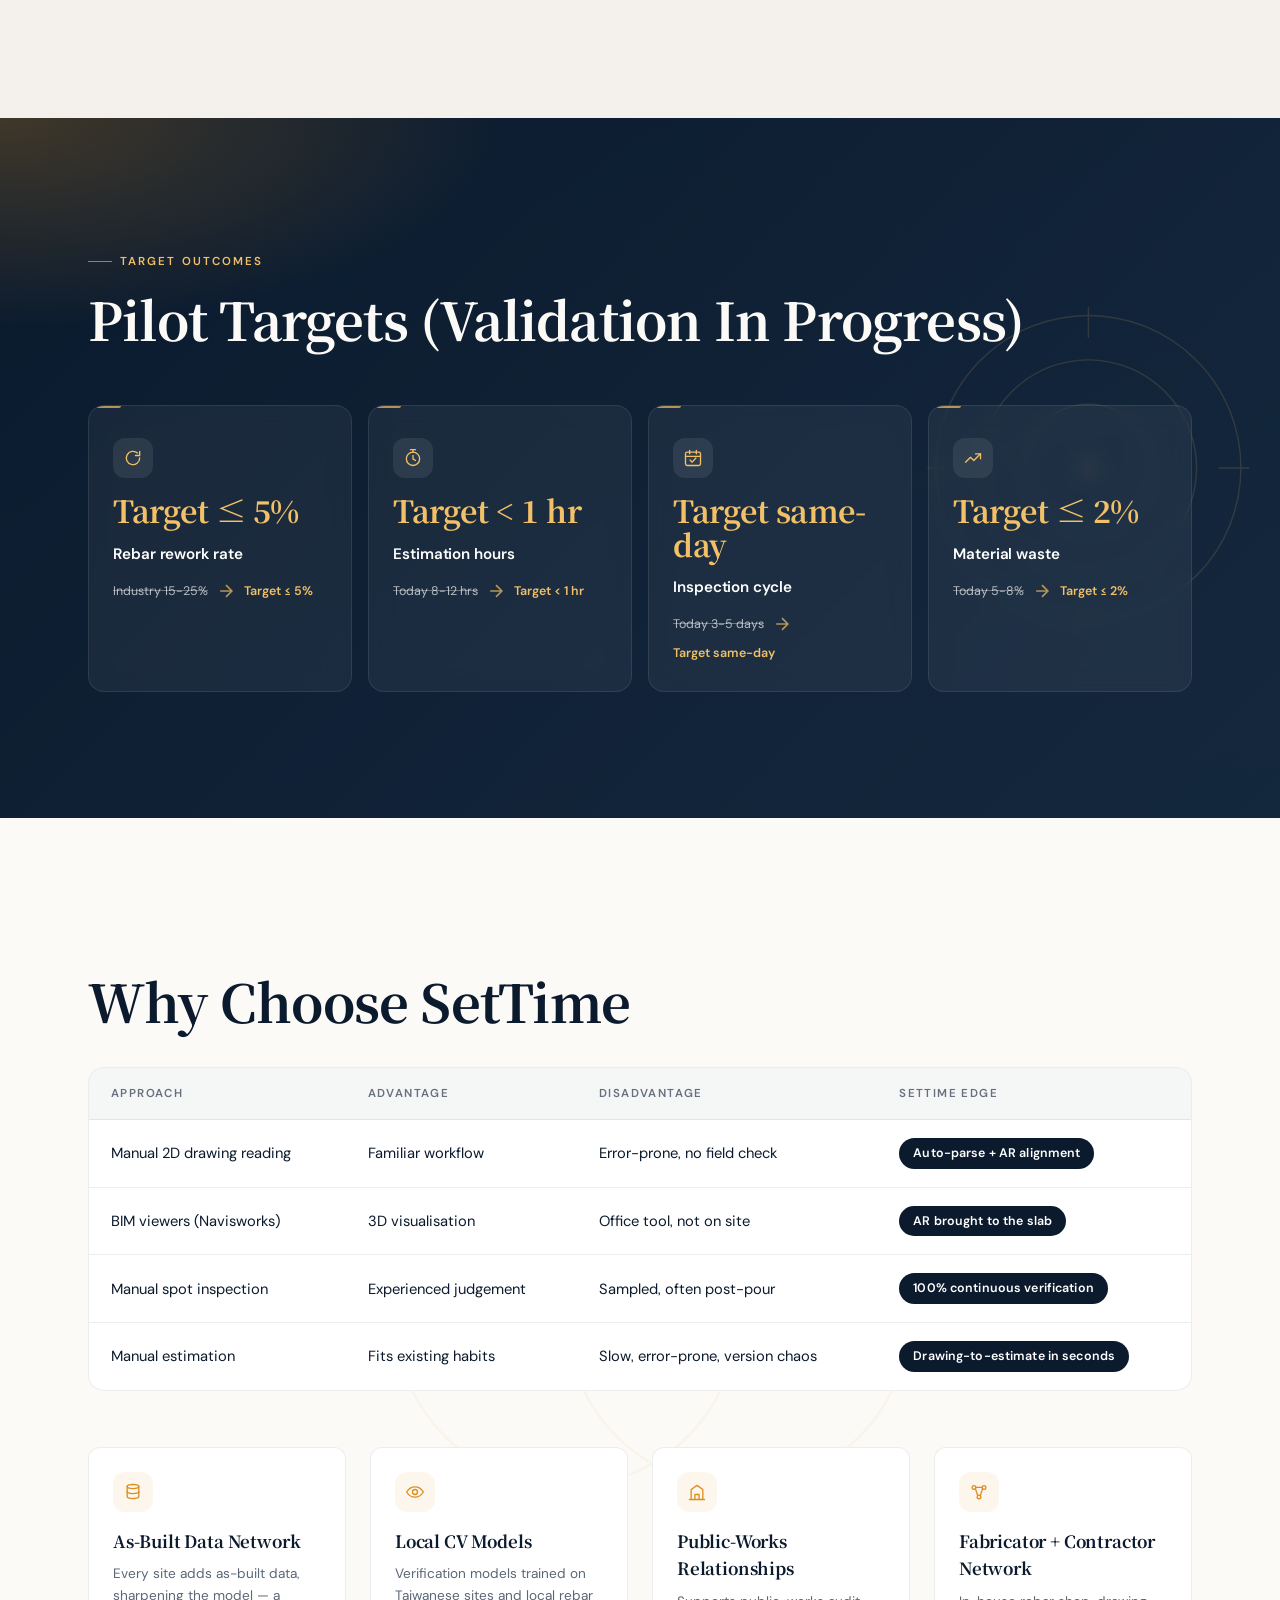
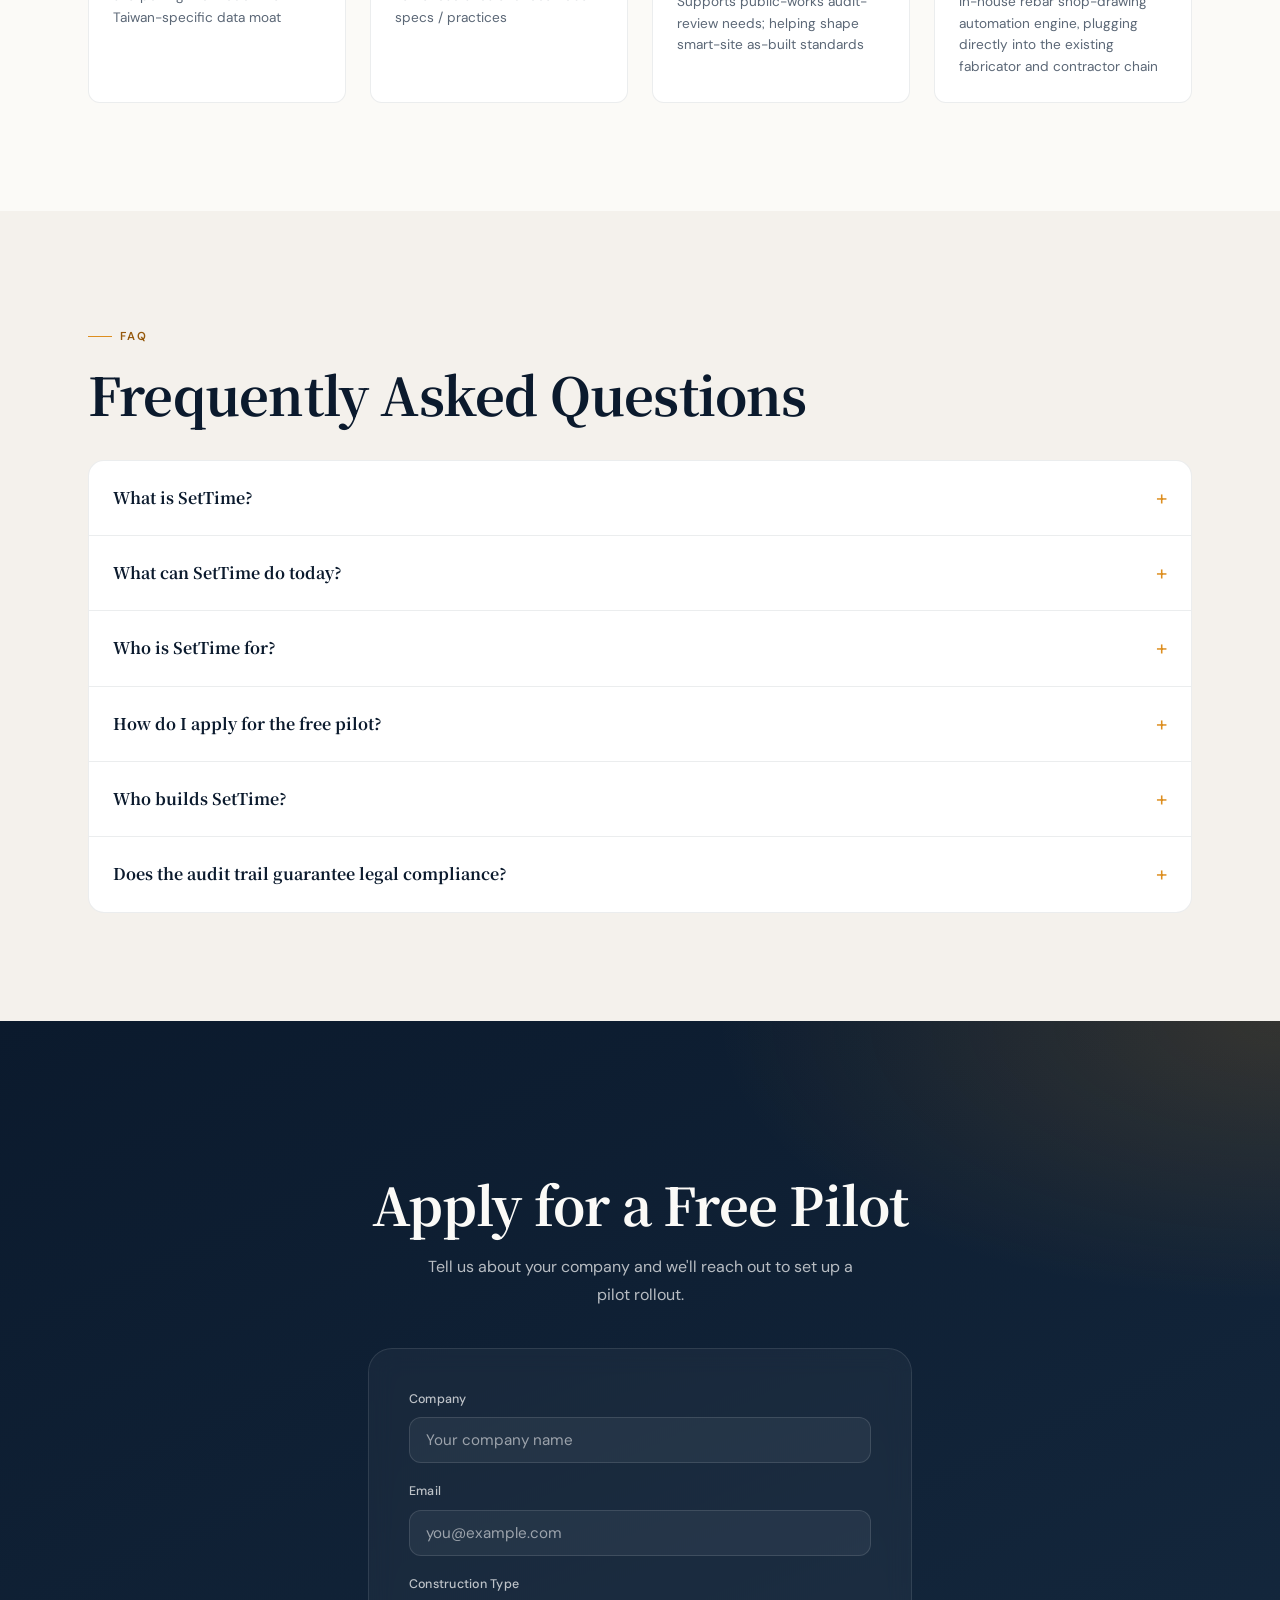
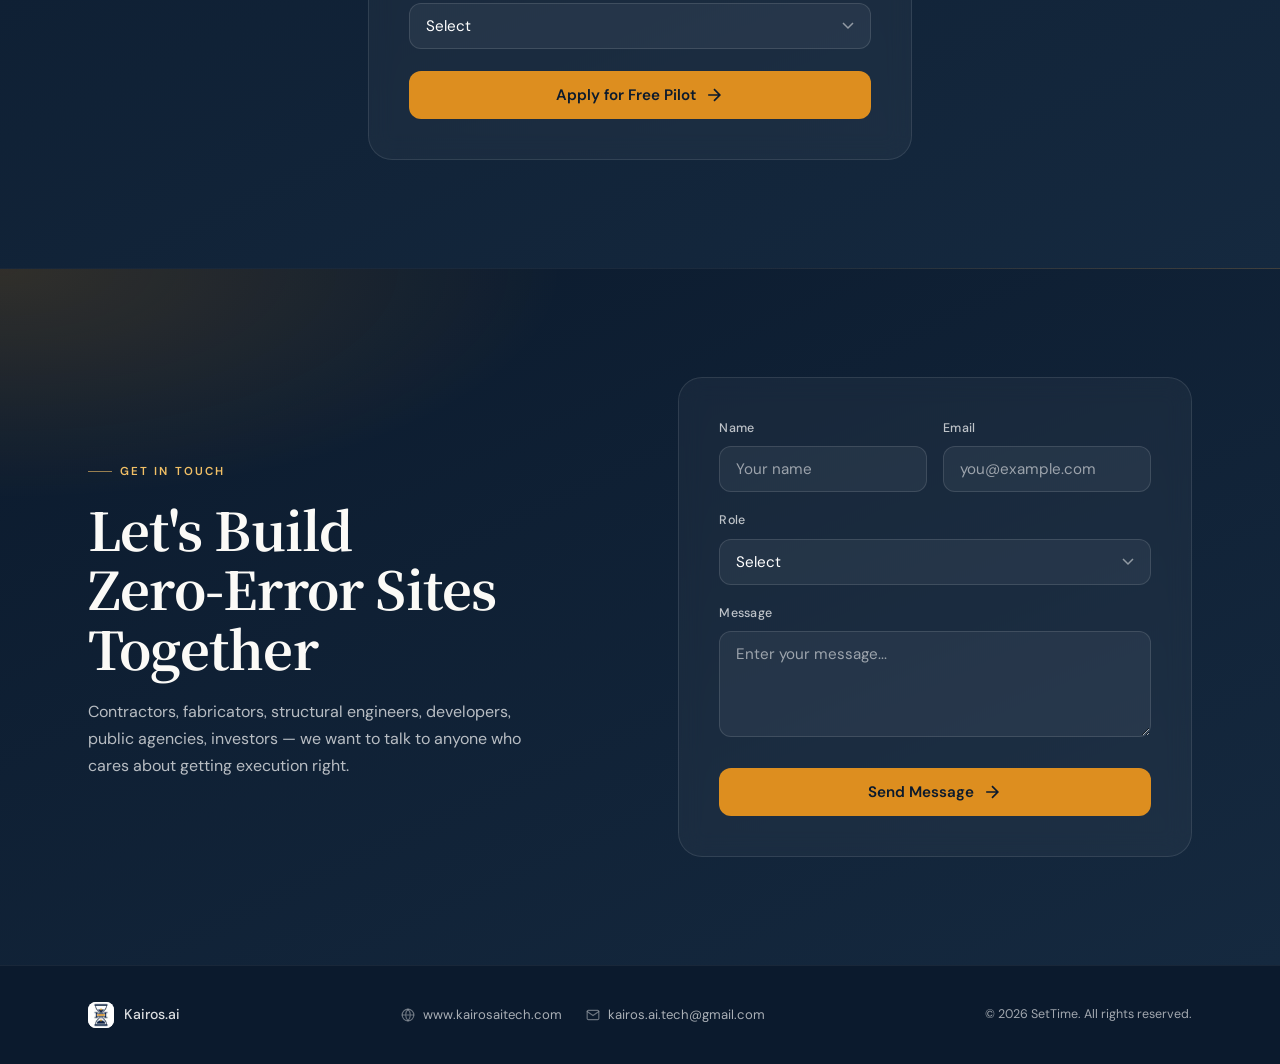
==== commit 6a11f664: "Localize the hero slogan instead of hardcoding EN+ZH together The hero slogan was a fixed bilingual " ====
--- a/index.html
+++ b/index.html
@@ -185,7 +185,7 @@
     </div>
     <div class="hero-content">
       <div class="hero-badge fade-in" data-i18n="hero.badge">AI + AR 營造執行平台</div>
-      <p class="hero-slogan fade-in" data-delay="1">SetTime — Right before it sets ｜ 凝固之前，一次到位</p>
+      <p class="hero-slogan fade-in" data-delay="1" data-i18n="product.tagline">SetTime — 凝固之前，一次到位</p>
       <h1 class="hero-title fade-in" data-delay="1" data-i18n="hero.title">從施工圖到驗收<br>鋼筋施工零誤差</h1>
       <p class="hero-subtitle fade-in" data-delay="2" data-i18n="hero.subtitle">AR 即時指導現場綁紮，AI 自動驗證鋼筋配置，產出可稽核的竣工紀錄</p>
       <p class="hero-subtitle-en fade-in" data-delay="2" data-i18n="hero.subtitle-en">From structural drawing to verified-in-place rebar.</p>
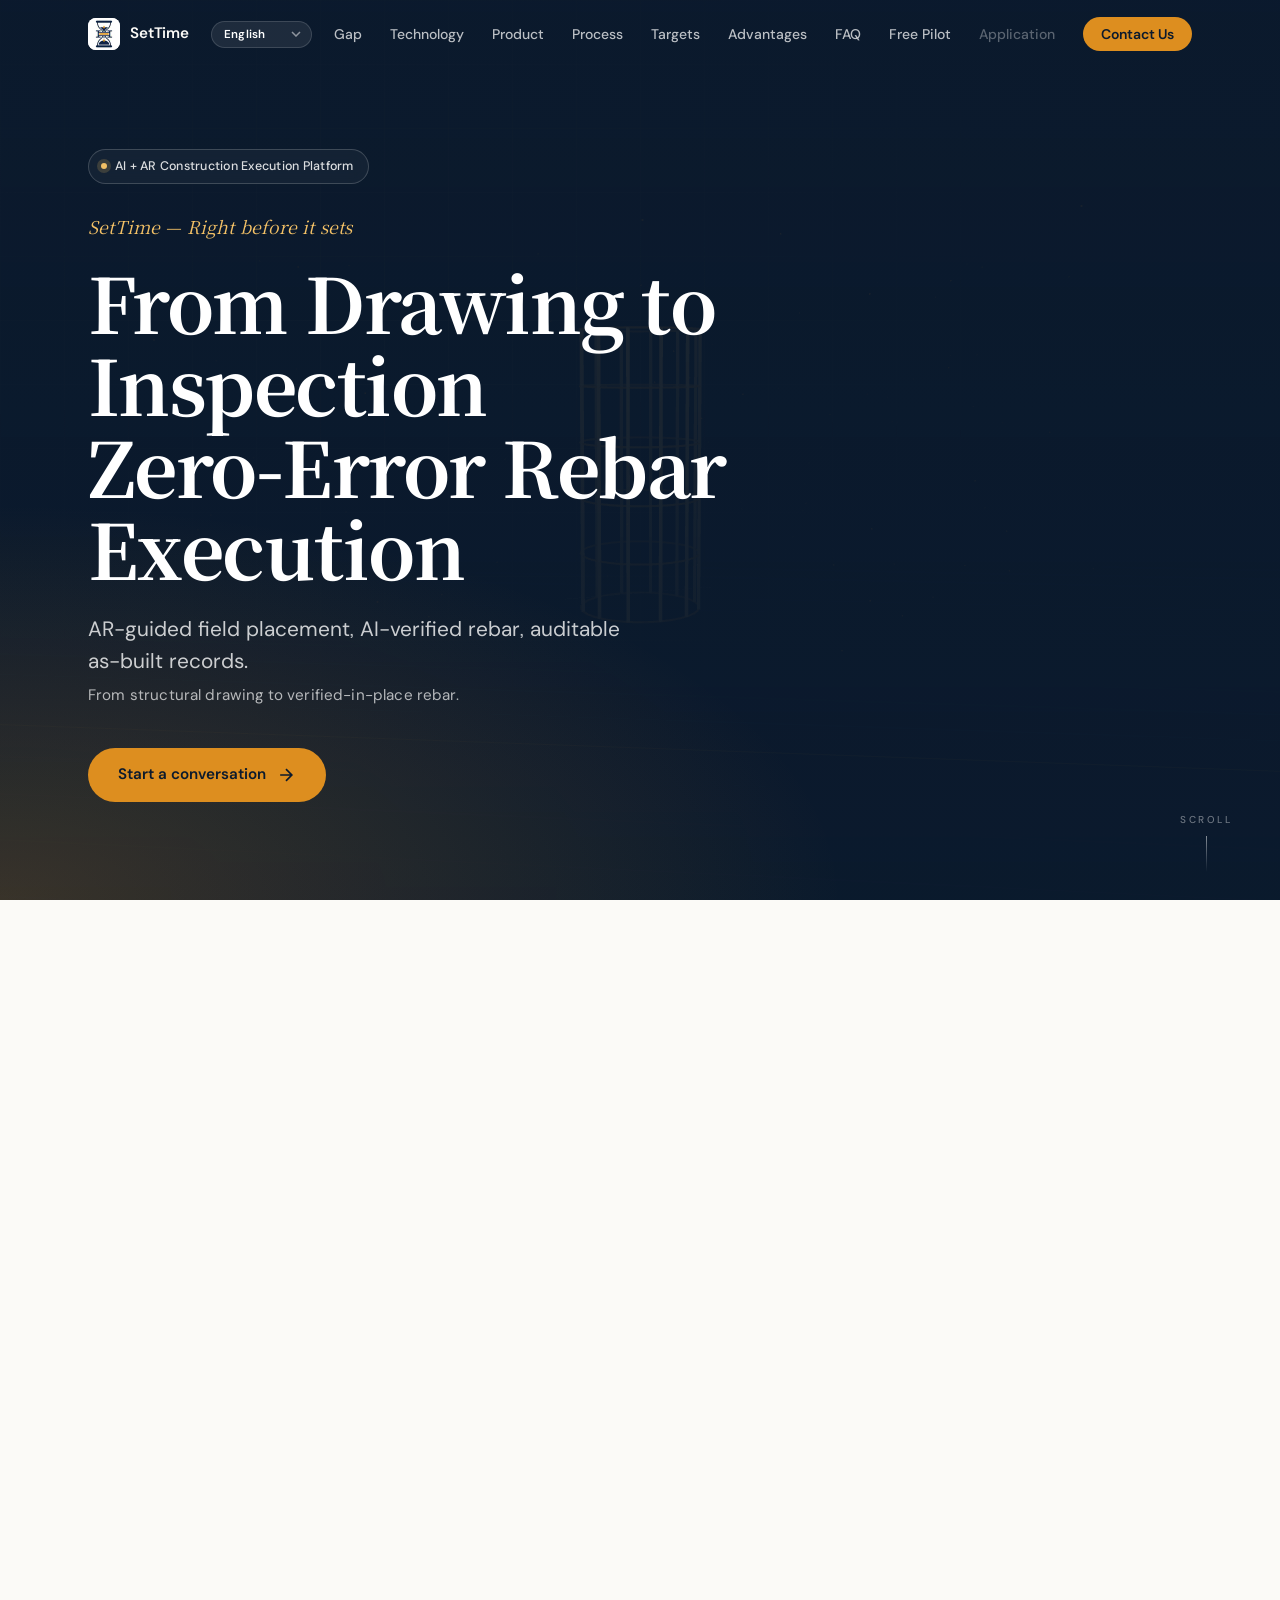
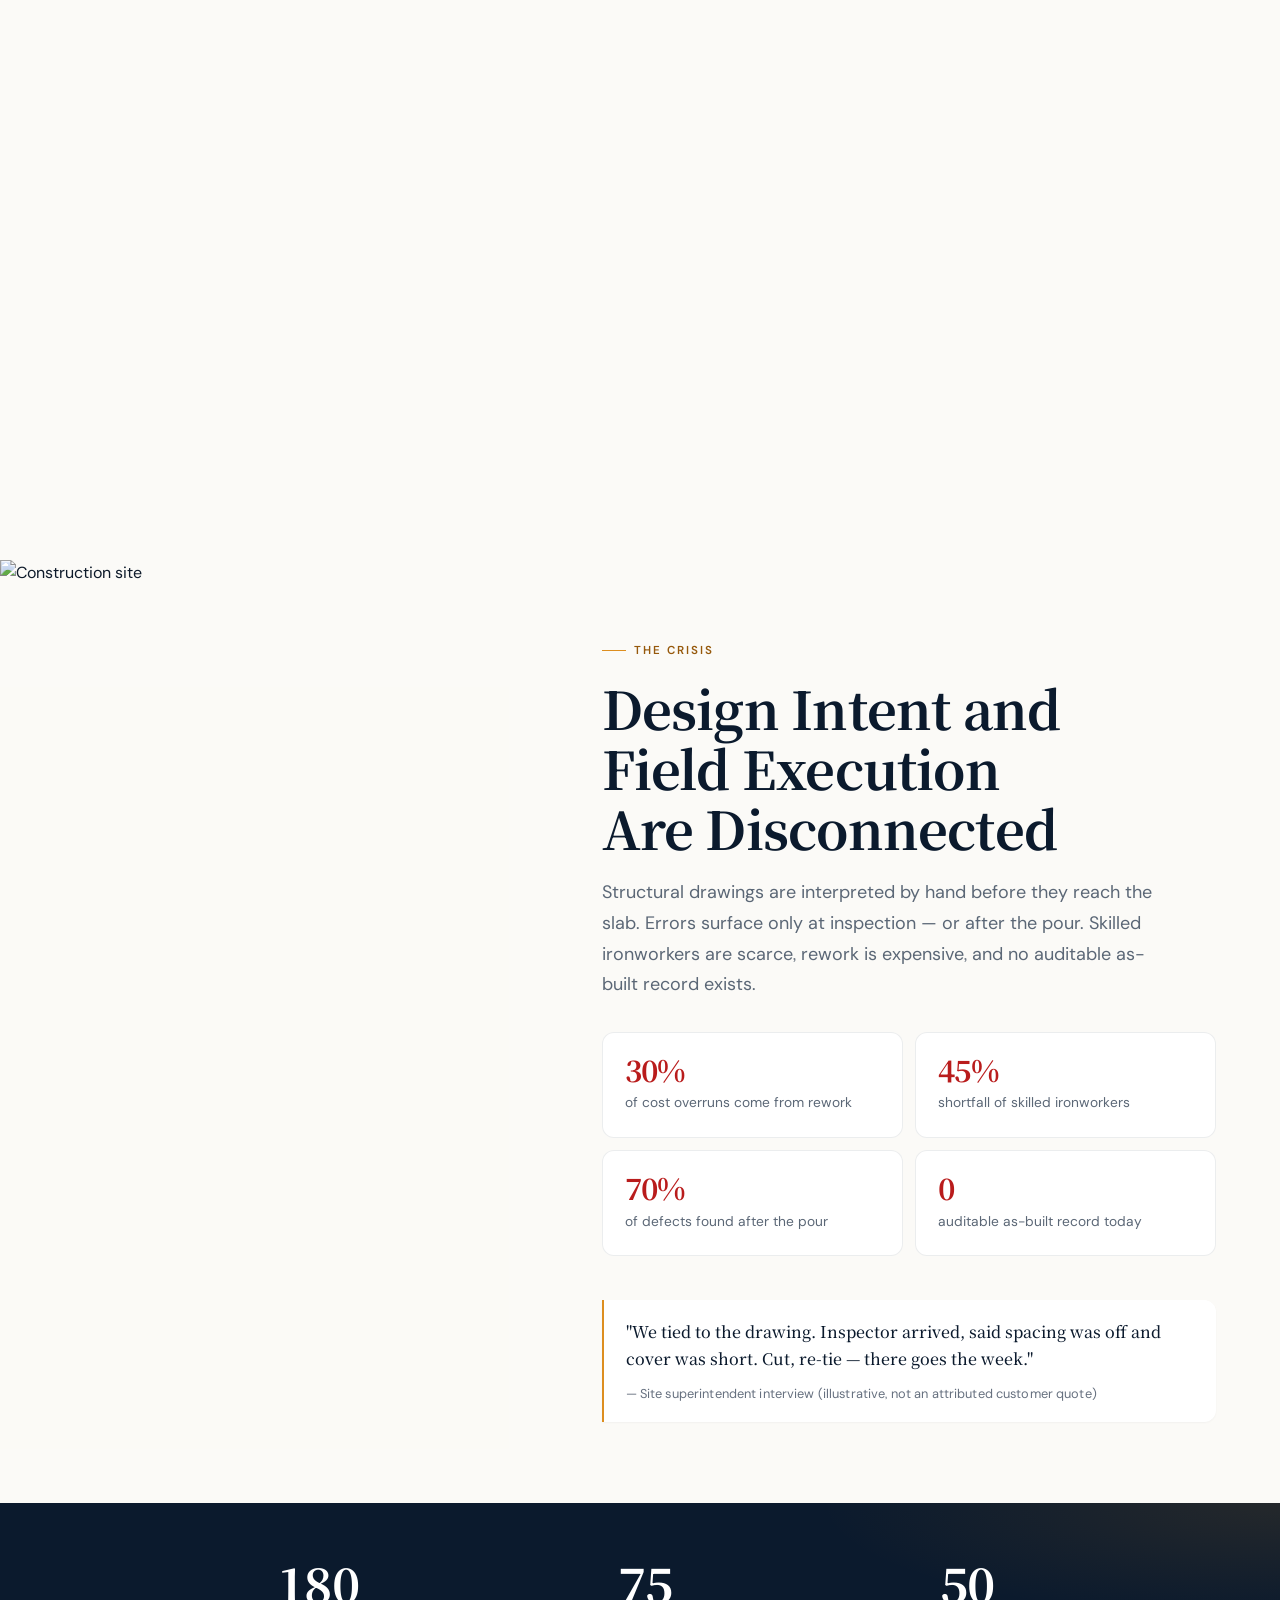
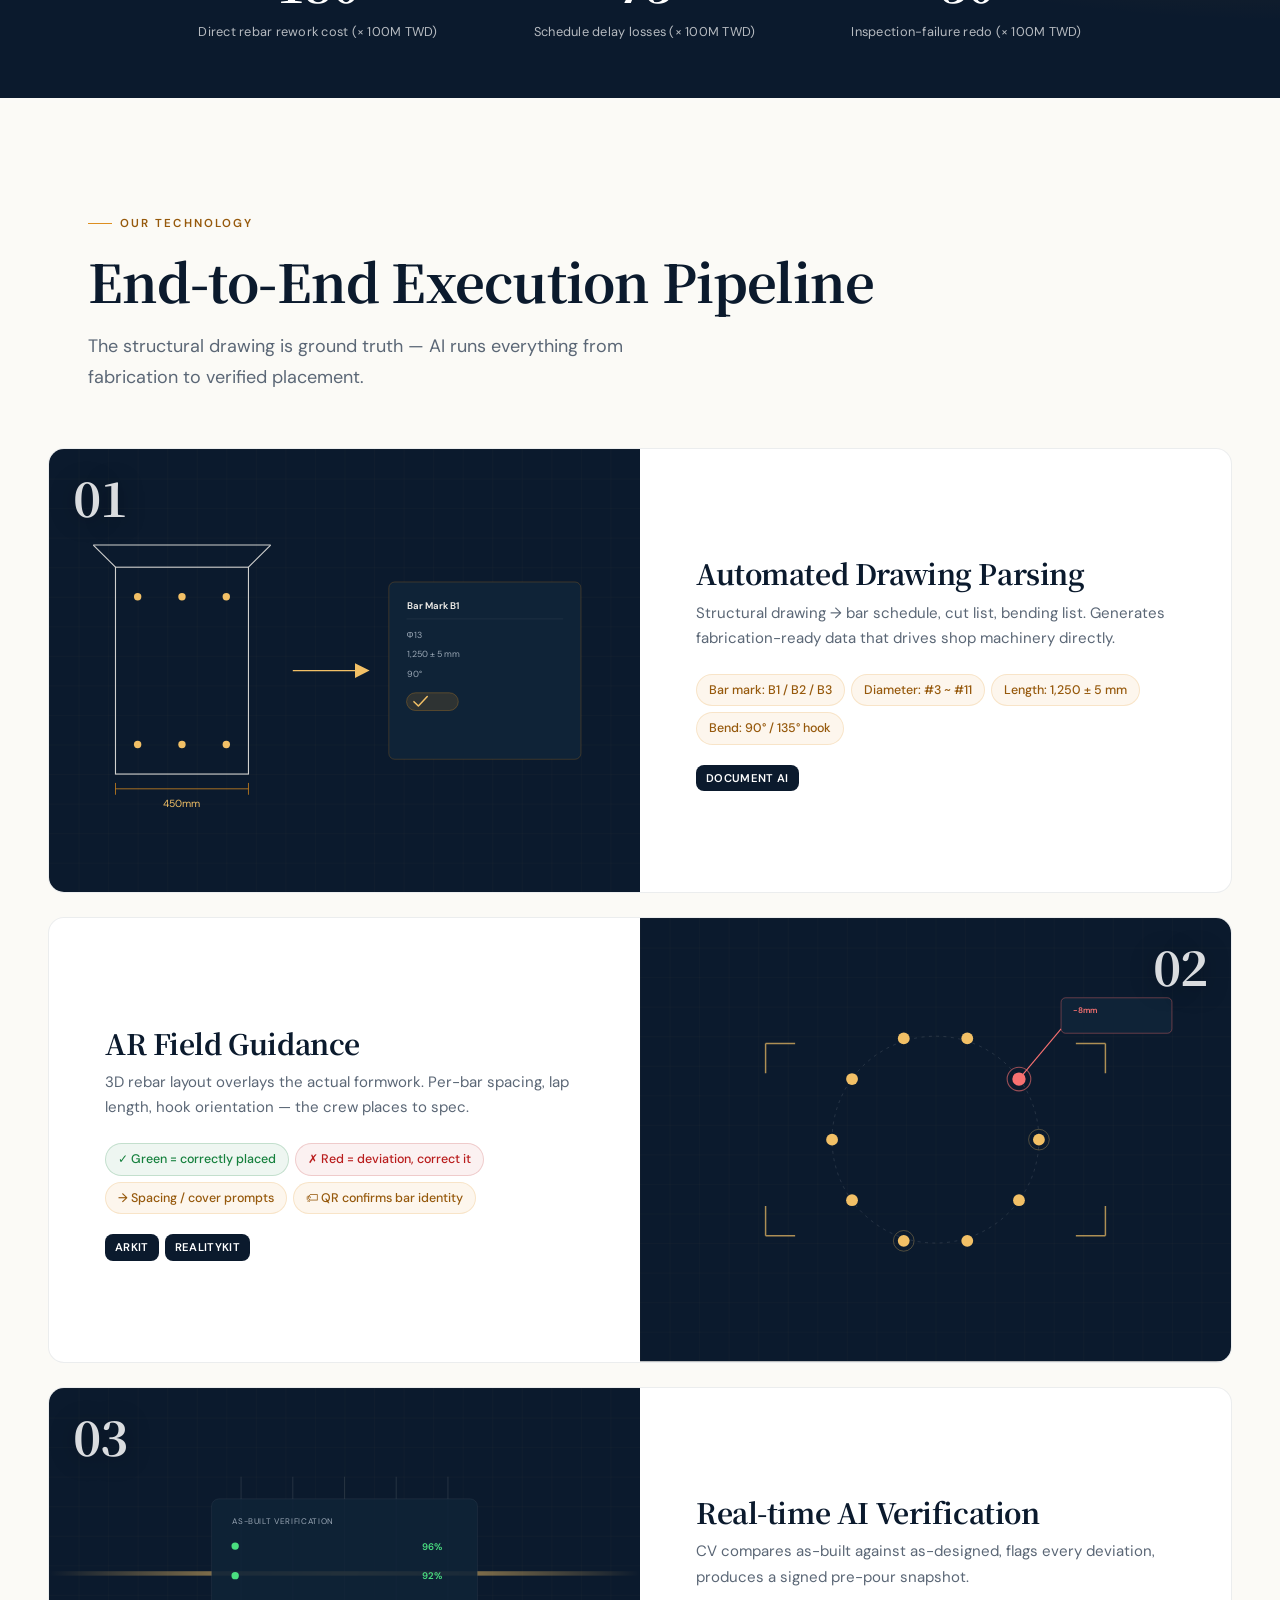
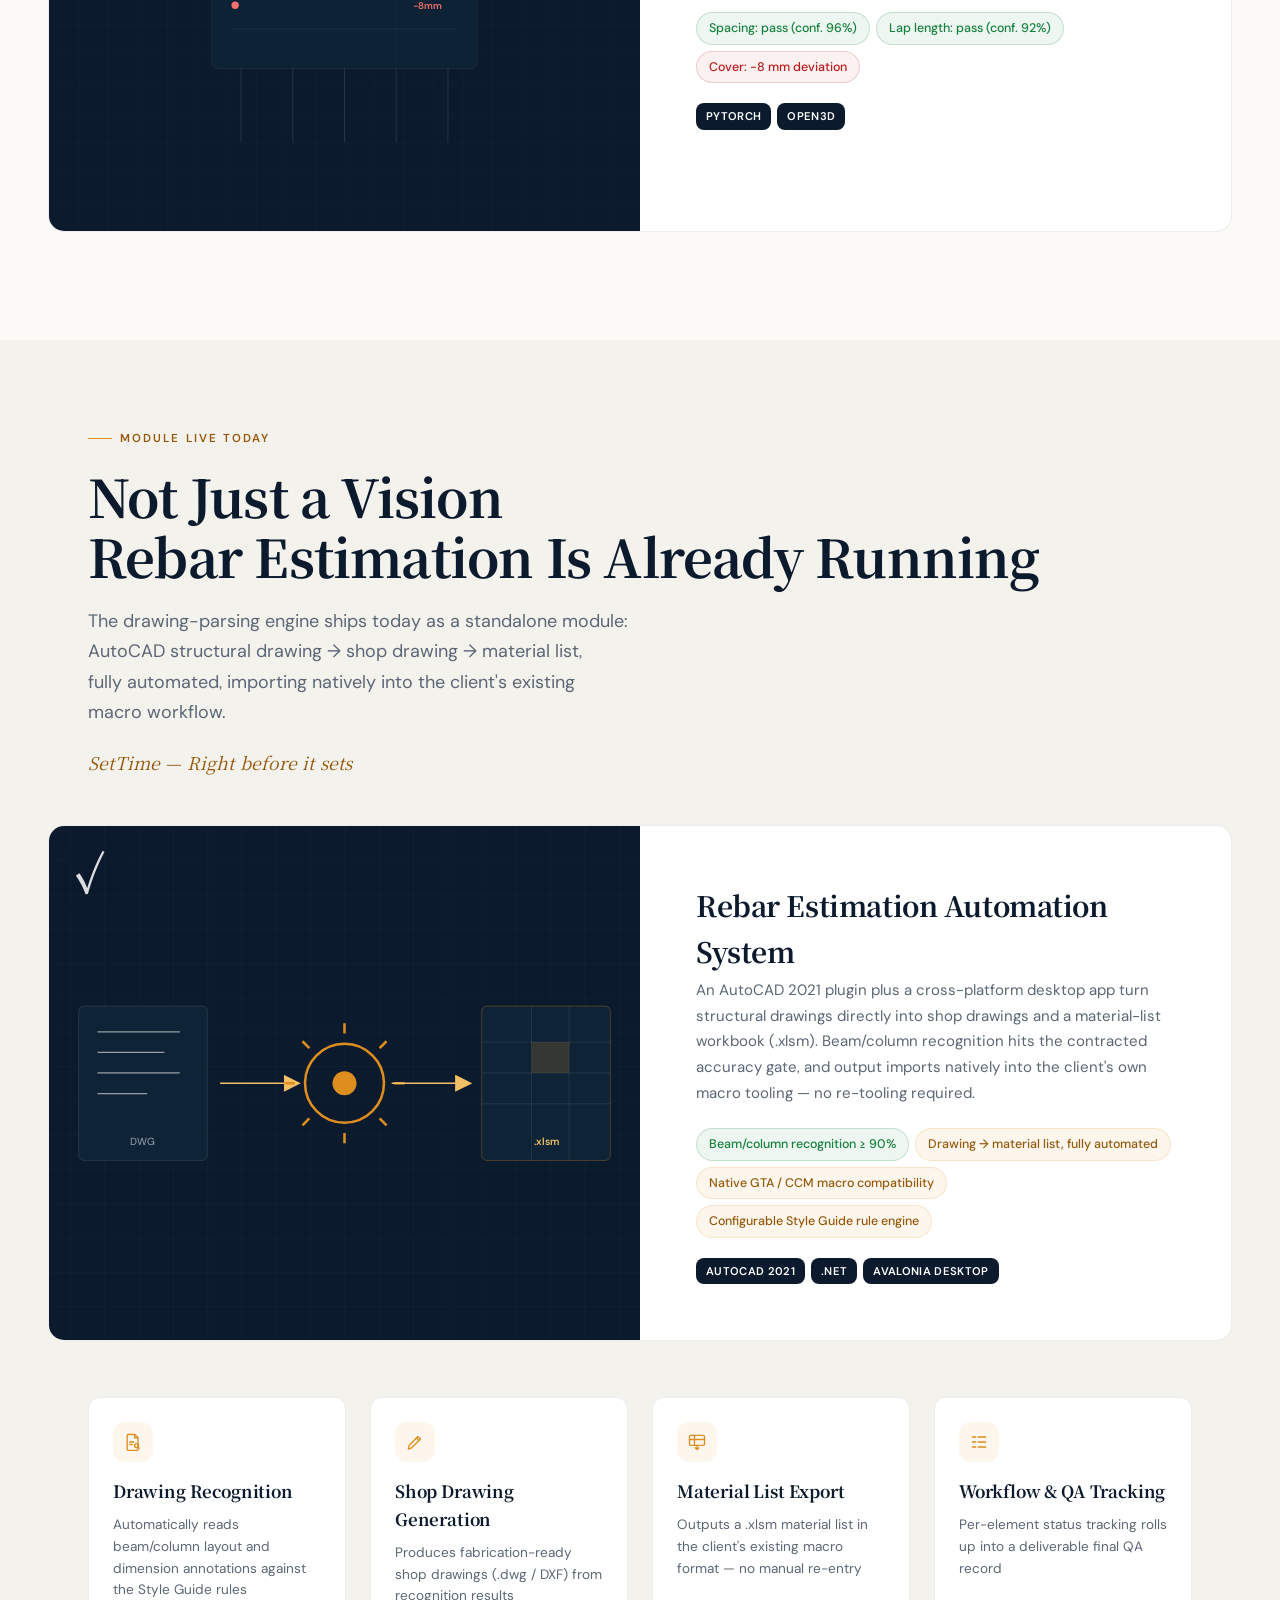
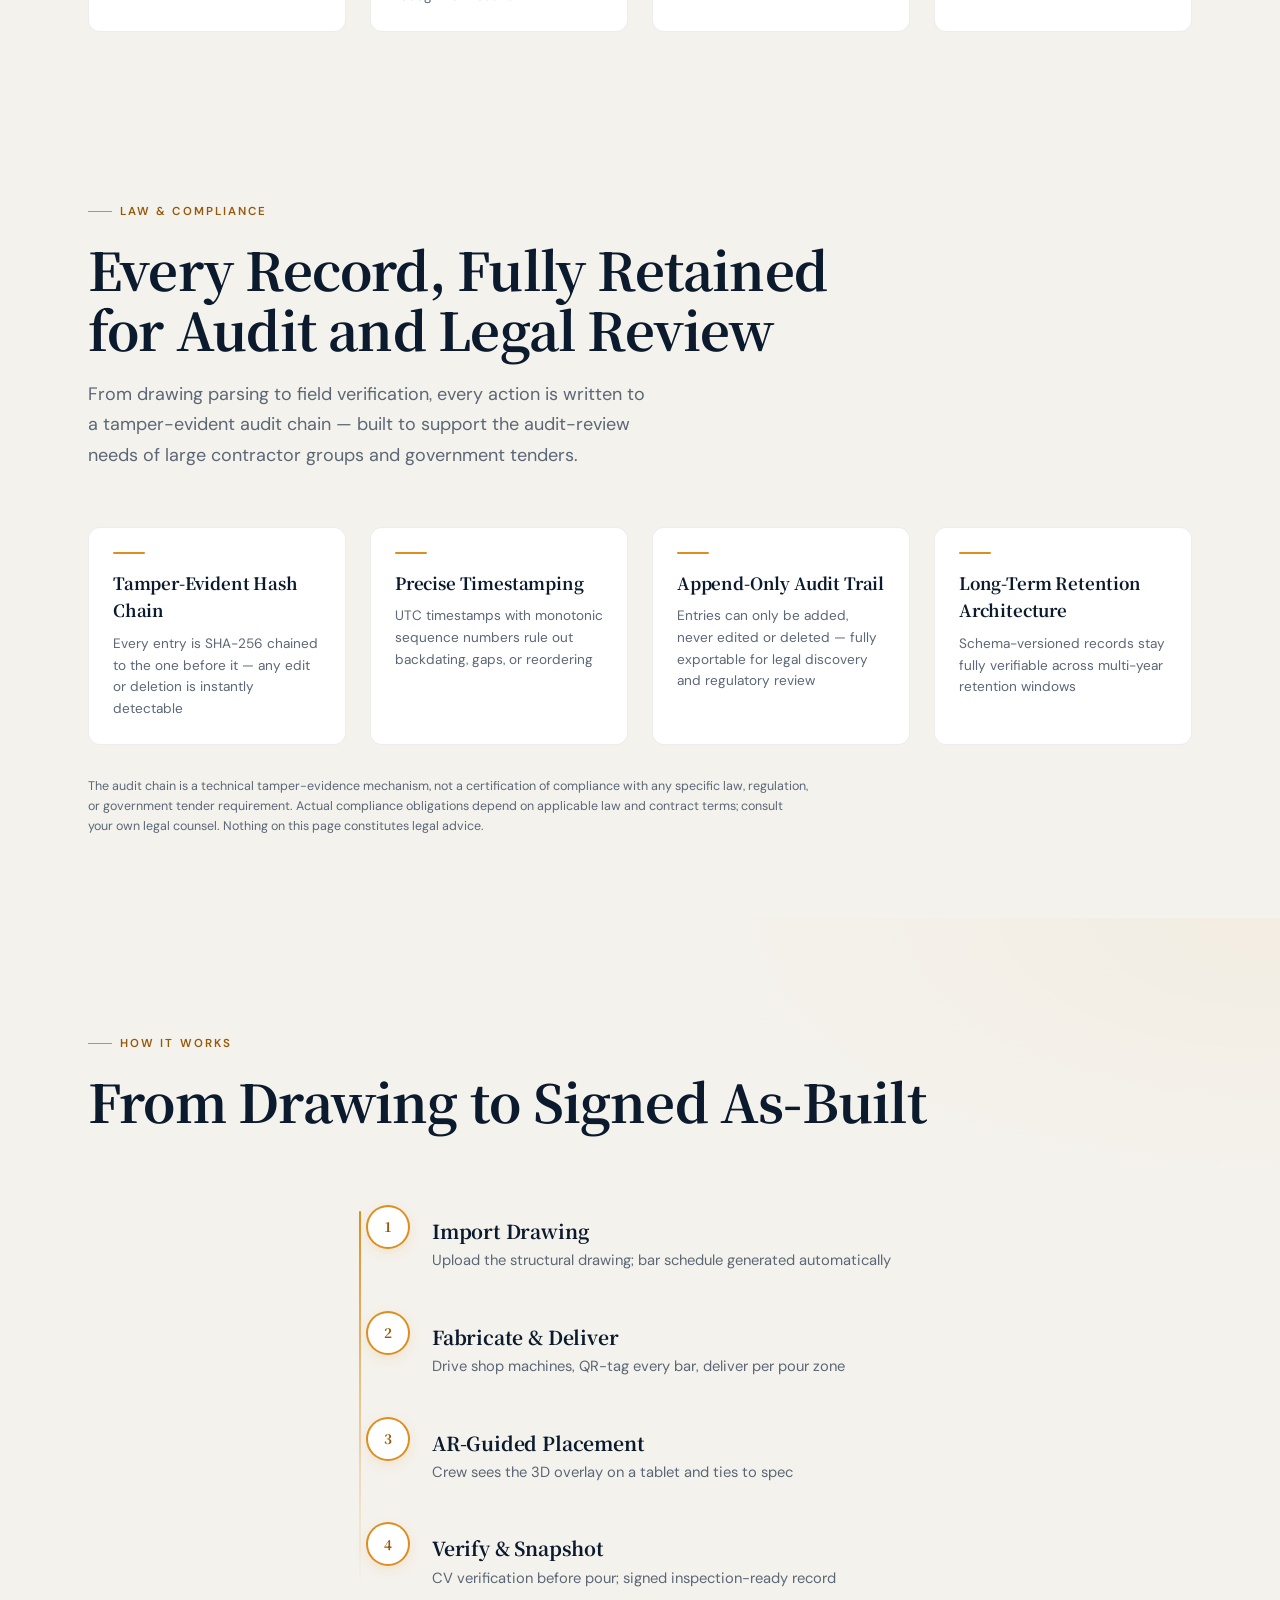
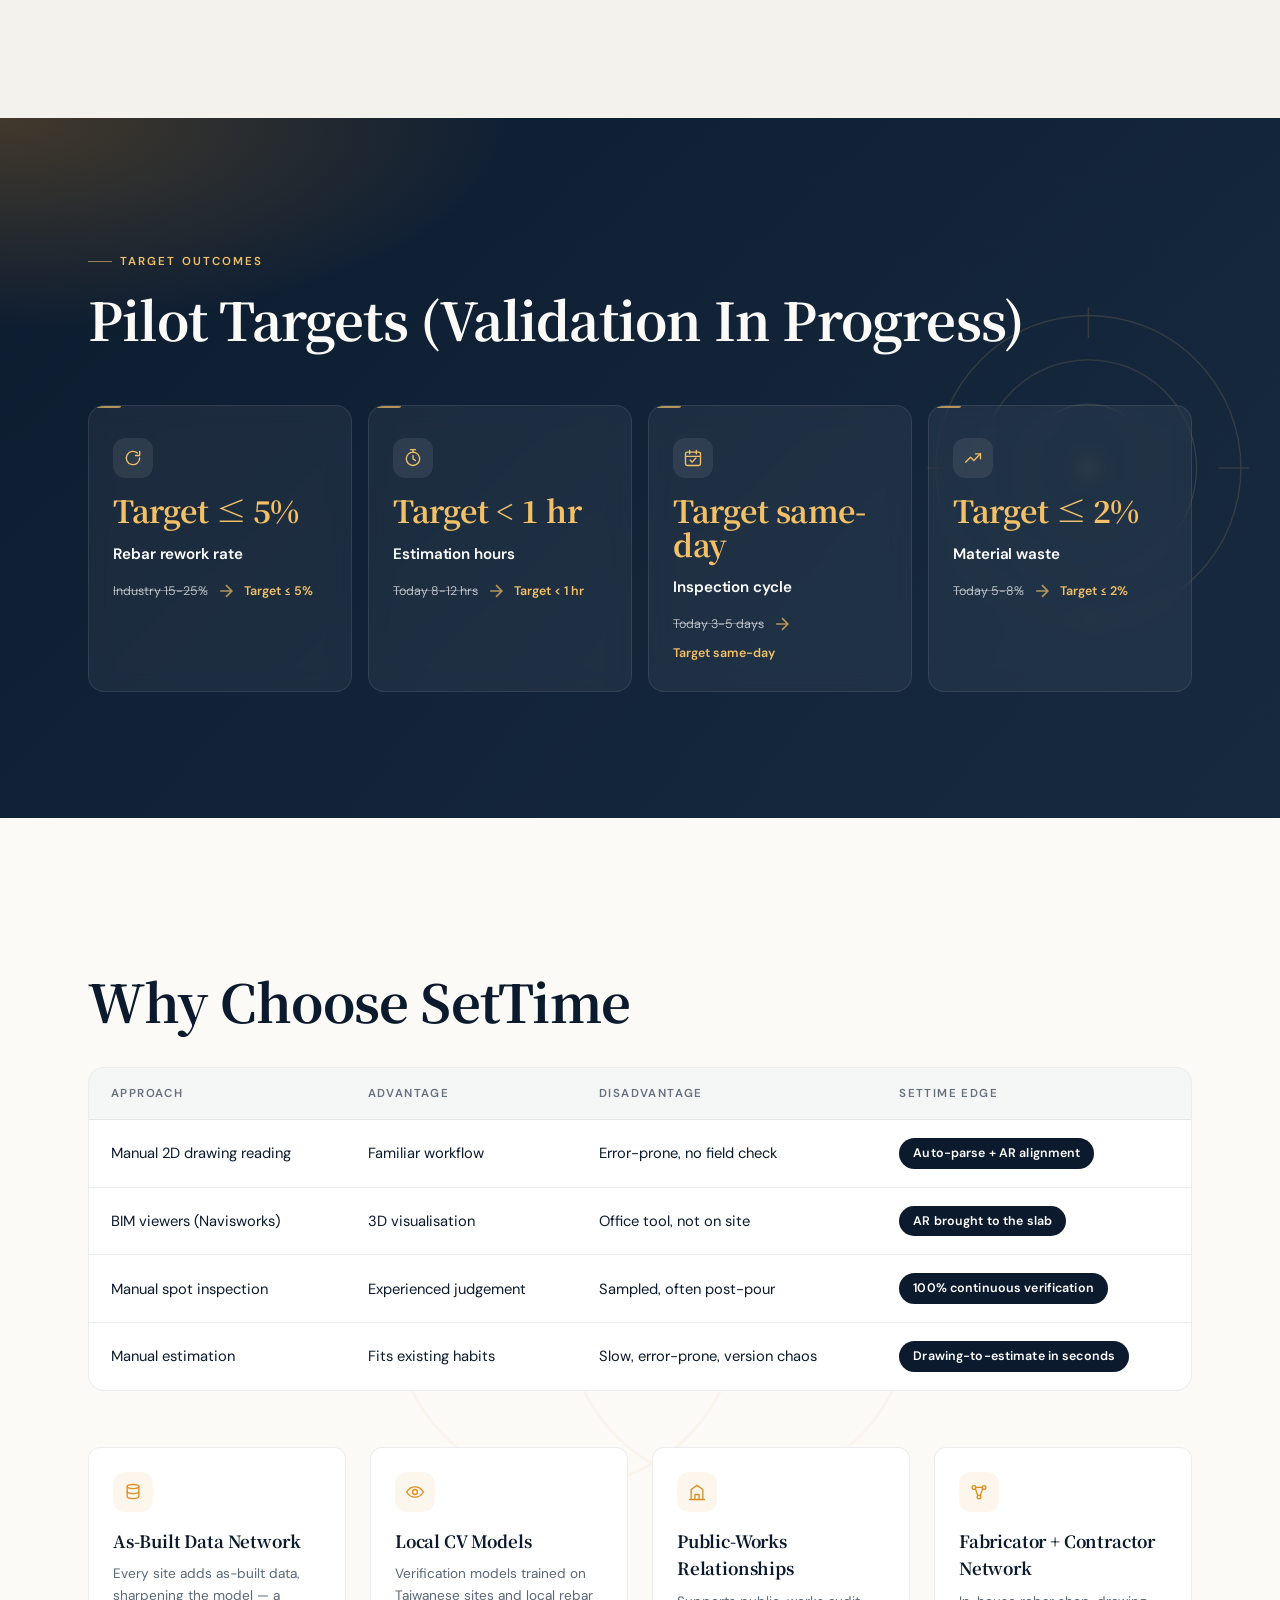
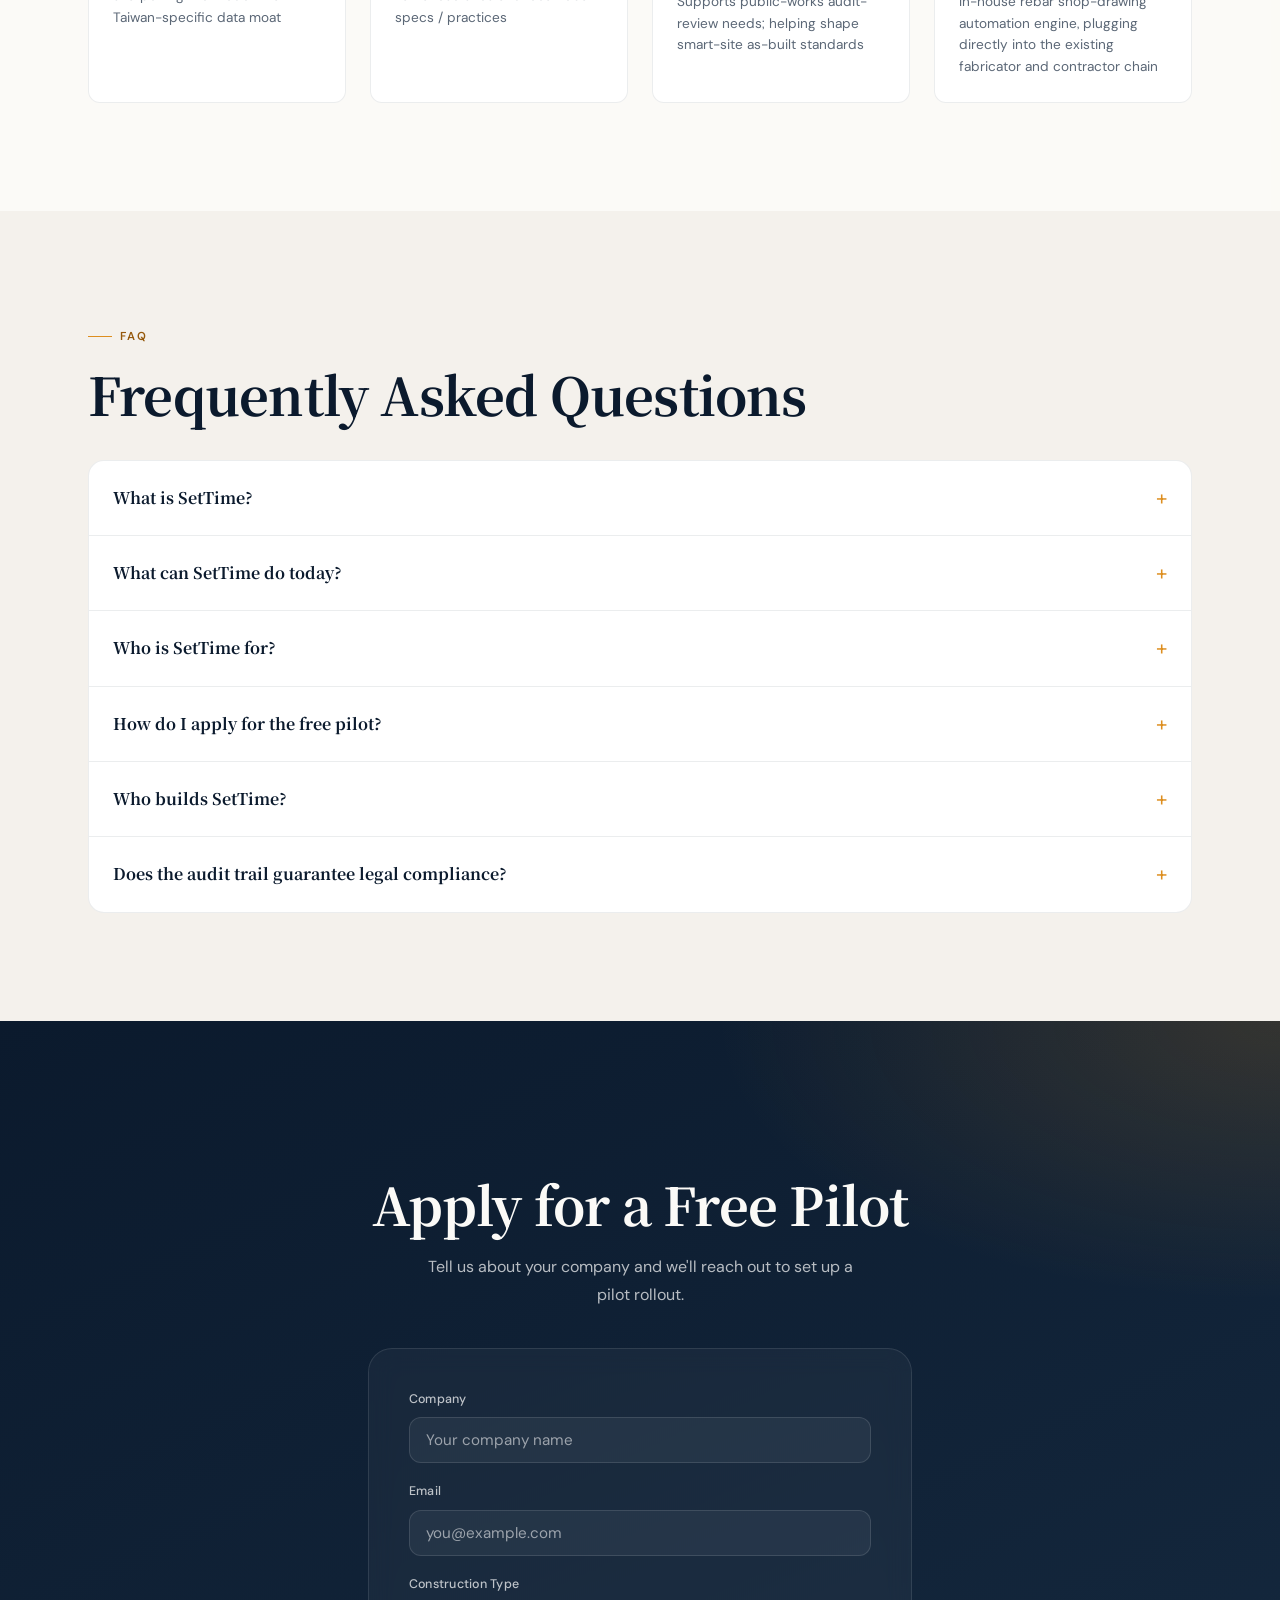
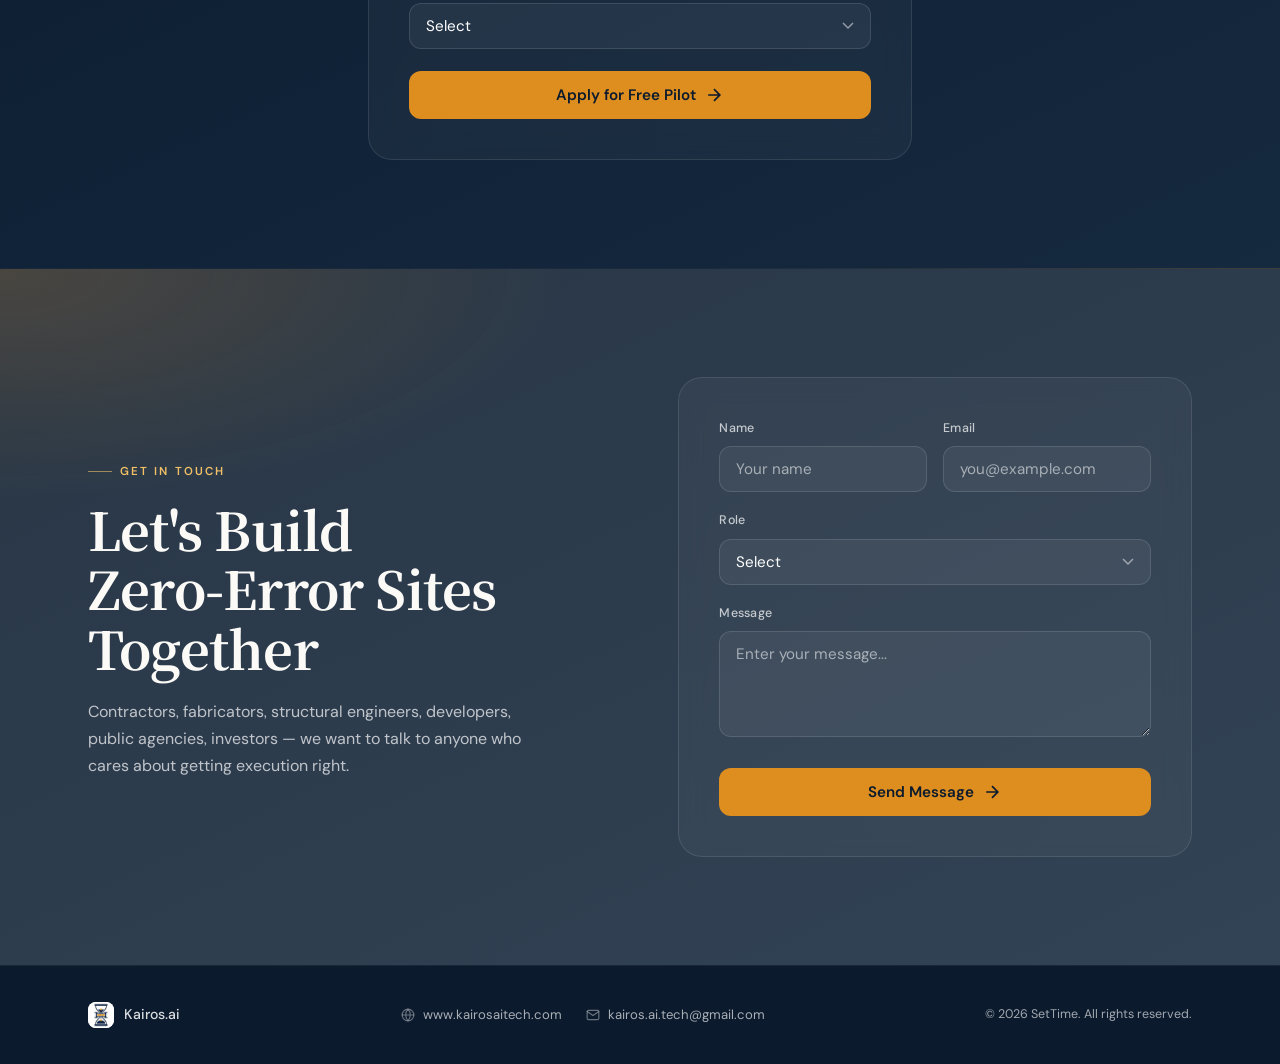
==== commit 8a02c80b: "Make rebar 3D backdrop persist across the whole page Move the Three.js canvas from the hero-only scr" ====
--- a/index.html
+++ b/index.html
@@ -1,5 +1,5 @@
 <!DOCTYPE html>
-<html lang="zh-Hant">
+<html lang="zh-Hant" class="no-3d">
 <head>
   <meta charset="UTF-8">
   <meta name="viewport" content="width=device-width, initial-scale=1.0">
@@ -132,6 +132,11 @@
   </script>
 </head>
 <body>
+  <!-- Page-wide 3D backdrop: fixed behind every section, driven by hero3d.js.
+       Falls back to the .hero-static blueprint grid (hero-only) via the
+       .no-3d class on <html> when WebGL/JS/reduced-motion rules it out. -->
+  <canvas id="hero-canvas" class="hero-canvas" aria-hidden="true"></canvas>
+
   <nav class="navbar" id="navbar">
     <div class="nav-container">
       <a href="https://www.kairosaitech.com/?lang=zh-TW" class="nav-logo" target="_blank" rel="noopener">
@@ -180,7 +185,6 @@
   <section class="hero" id="hero">
     <div class="hero-bg">
       <div class="hero-static" aria-hidden="true"></div>
-      <canvas id="hero-canvas" class="hero-canvas" aria-hidden="true"></canvas>
       <div class="hero-overlay"></div>
     </div>
     <div class="hero-content">
--- a/styles.css
+++ b/styles.css
@@ -28,6 +28,15 @@
   --surface: #FFFFFF;
   --cream: #F4F1EC;
   --warm-white: #FBFAF7;
+  /* translucent surfaces: let the fixed page-wide 3D canvas show through
+     section backgrounds. Light surfaces stay near-opaque to protect text
+     contrast; dark navy surfaces can go a little more see-through since the
+     canvas itself is navy-toned. rgba literals, not color-mix() — same
+     pre-2023-browser reasoning as .hero-static::before's fallback above. */
+  --bg-glass: rgba(251, 250, 247, 0.93);
+  --cream-glass: rgba(244, 241, 236, 0.93);
+  --navy-glass: rgba(11, 26, 45, 0.88);
+  --navy-mid-glass: rgba(21, 41, 63, 0.88);
 
   /* ink */
   --text: #0B1A2D;
@@ -416,9 +425,24 @@
 .hero-static {
   position: absolute;
   inset: 0;
+}
+
+/* Opaque blueprint-grid fill only when the page-wide 3D canvas isn't running
+   (no-JS, no WebGL, reduced-motion) — otherwise the fixed canvas shows
+   through the hero instead. See .no-3d on <html>, toggled by hero3d.js. */
+.no-3d .hero-static {
   background:
     radial-gradient(120% 90% at 15% 15%, rgba(221, 142, 31, 0.16) 0%, transparent 55%),
     linear-gradient(160deg, var(--navy) 0%, var(--navy-deep) 55%, var(--navy) 100%);
+}
+
+/* No canvas behind the glass surfaces in this case — fall back to fully
+   opaque so sections don't wash out against the plain body background. */
+html.no-3d {
+  --bg-glass: var(--bg);
+  --cream-glass: var(--cream);
+  --navy-glass: var(--navy);
+  --navy-mid-glass: var(--navy-mid);
 }
 
 .hero-static::before,
@@ -443,11 +467,13 @@
 }
 
 .hero-canvas {
-  position: absolute;
+  position: fixed;
   inset: 0;
   width: 100%;
   height: 100%;
   display: block;
+  z-index: -1;
+  pointer-events: none;
   opacity: 0;
   transition: opacity 1.1s var(--ease-out-expo);
 }
@@ -637,7 +663,7 @@
   display: grid;
   grid-template-columns: 0.42fr 0.58fr;
   min-height: 80vh;
-  background: var(--bg);
+  background: var(--bg-glass);
 }
 
 .problem-visual {
@@ -789,7 +815,7 @@
 /* ===== SOLUTION ===== */
 .solution {
   padding: clamp(80px, 12vh, 140px) 0;
-  background: var(--bg);
+  background: var(--bg-glass);
 }
 
 .solution .container {
@@ -951,7 +977,7 @@
 /* ===== PRODUCT ===== */
 .product {
   padding: clamp(64px, 9vh, 100px) 0;
-  background: var(--cream);
+  background: var(--cream-glass);
 }
 
 .product .container {
@@ -977,13 +1003,13 @@
 
 .compliance {
   padding: clamp(64px, 9vh, 100px) 0;
-  background: var(--cream);
+  background: var(--cream-glass);
 }
 
 /* ===== PROCESS ===== */
 .process {
   padding: clamp(80px, 12vh, 140px) 0;
-  background: var(--cream);
+  background: var(--cream-glass);
   position: relative;
 }
 
@@ -1088,7 +1114,7 @@
 .results-static {
   position: absolute;
   inset: 0;
-  background: linear-gradient(160deg, var(--navy) 0%, var(--navy-mid) 60%, var(--navy) 100%);
+  background: linear-gradient(160deg, var(--navy-glass) 0%, var(--navy-mid-glass) 60%, var(--navy-glass) 100%);
 }
 
 .results-static::before {
@@ -1224,7 +1250,7 @@
 /* ===== ADVANTAGE ===== */
 .advantage {
   padding: clamp(80px, 12vh, 140px) 0;
-  background: var(--bg);
+  background: var(--bg-glass);
 }
 
 .compare-table-wrap {
@@ -1464,7 +1490,7 @@
 .contact {
   background:
     radial-gradient(80% 60% at 0% 0%, rgba(221, 142, 31, 0.18) 0%, transparent 55%),
-    linear-gradient(155deg, var(--navy) 0%, var(--navy-mid) 100%);
+    linear-gradient(155deg, var(--navy-glass) 0%, var(--navy-mid-glass) 100%);
   padding: clamp(80px, 12vh, 140px) 0;
   position: relative;
   overflow: hidden;
